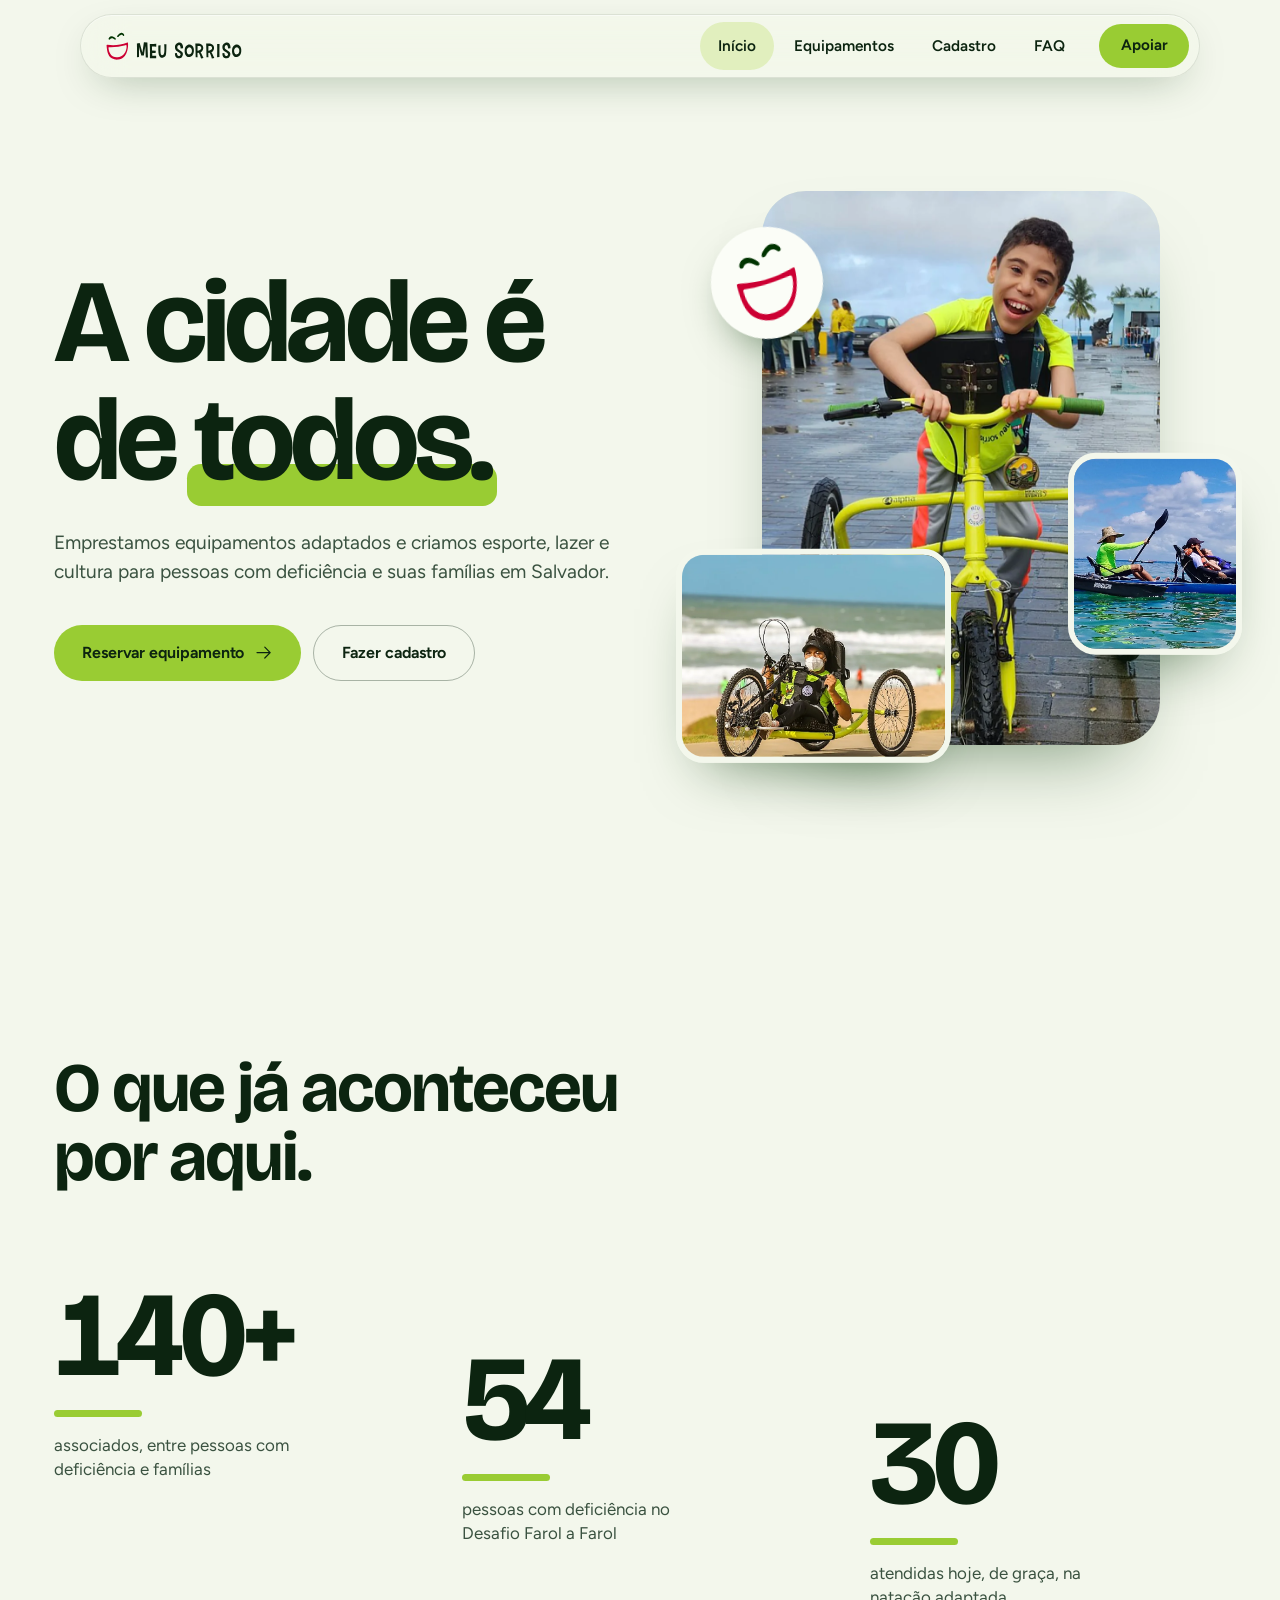
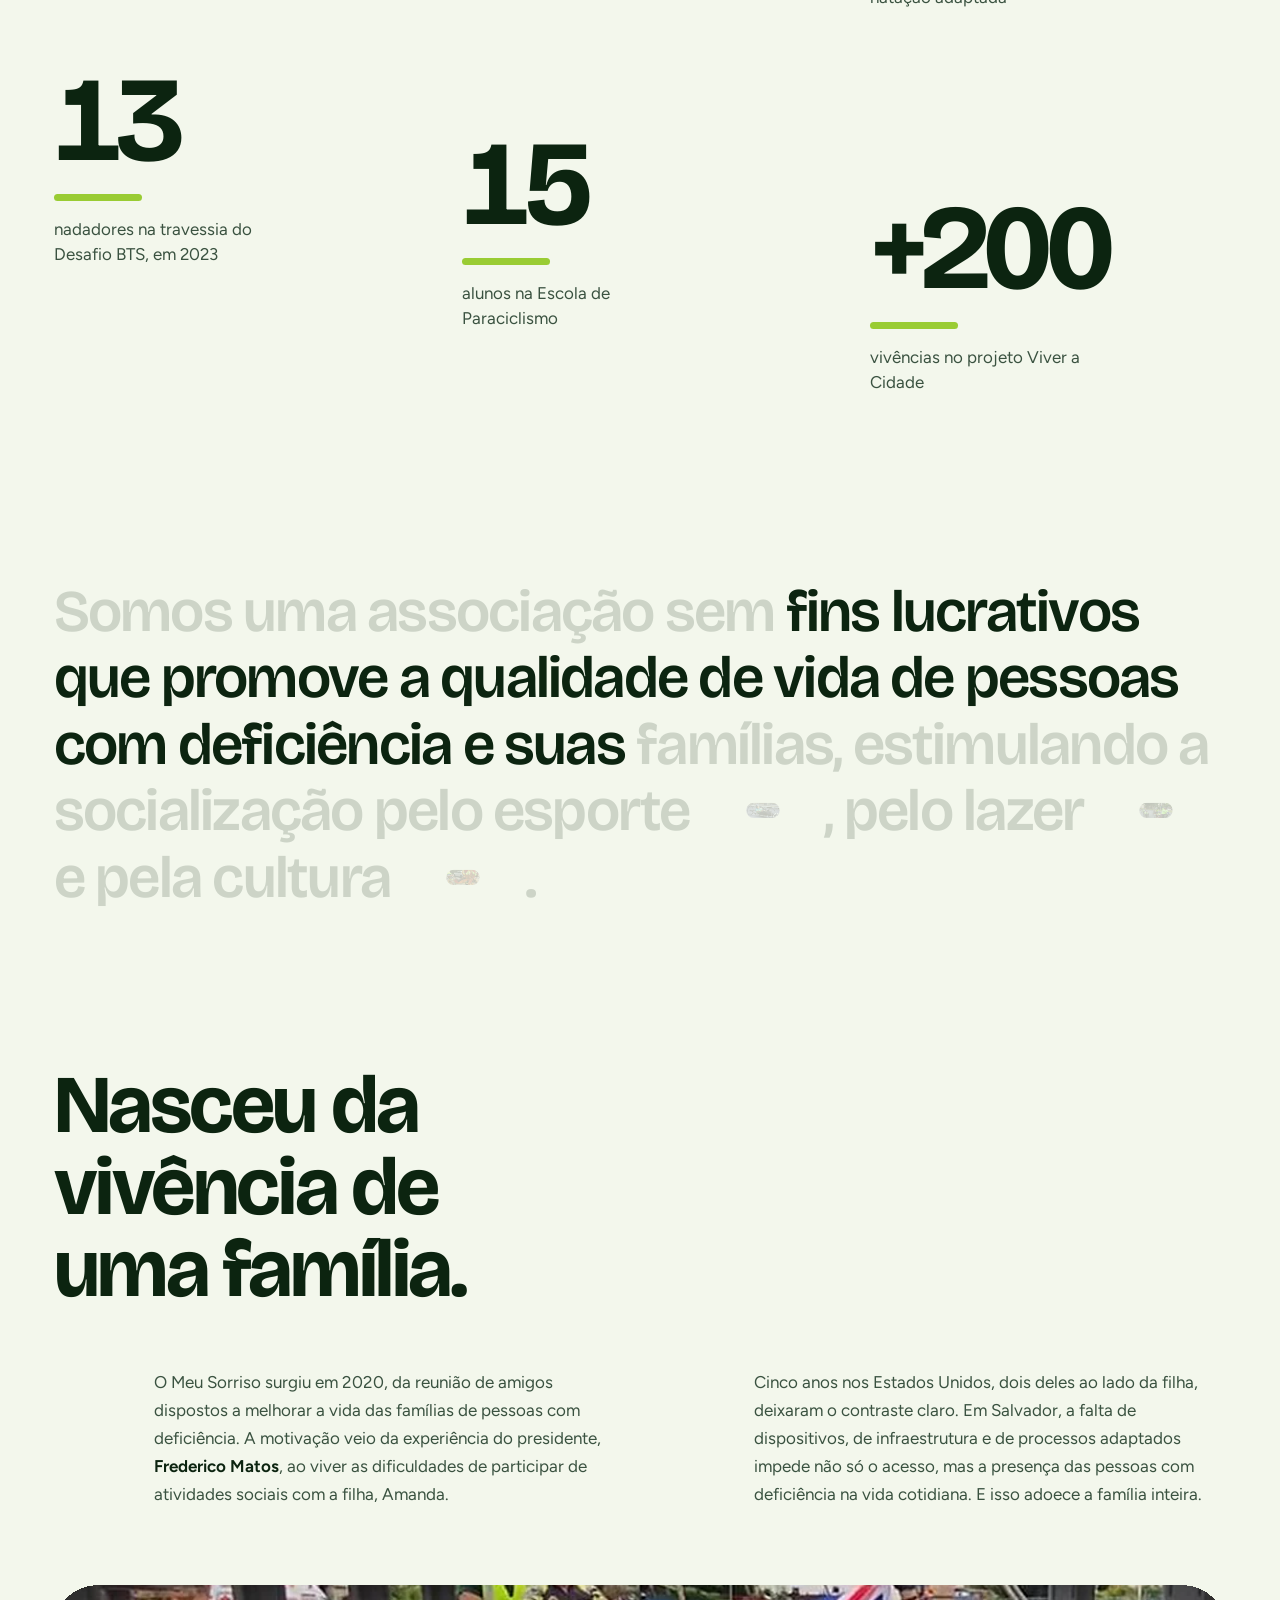
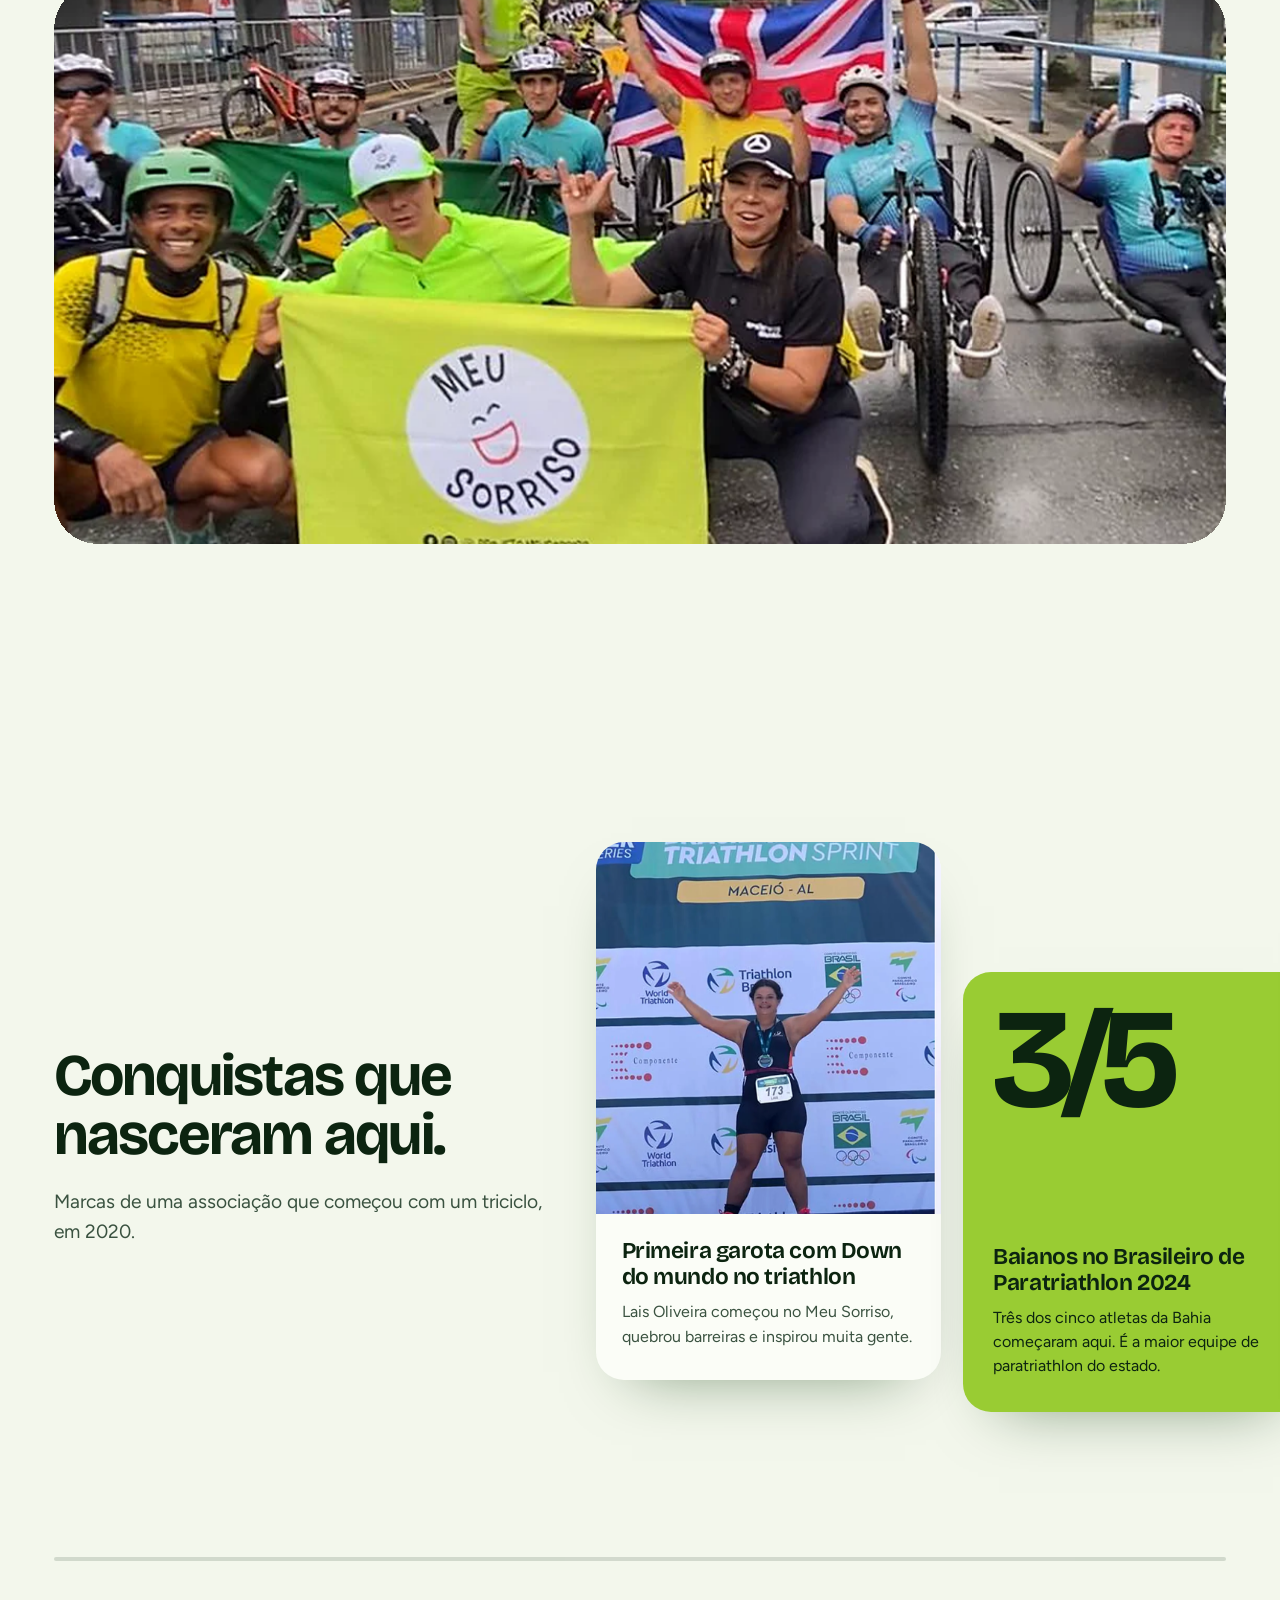
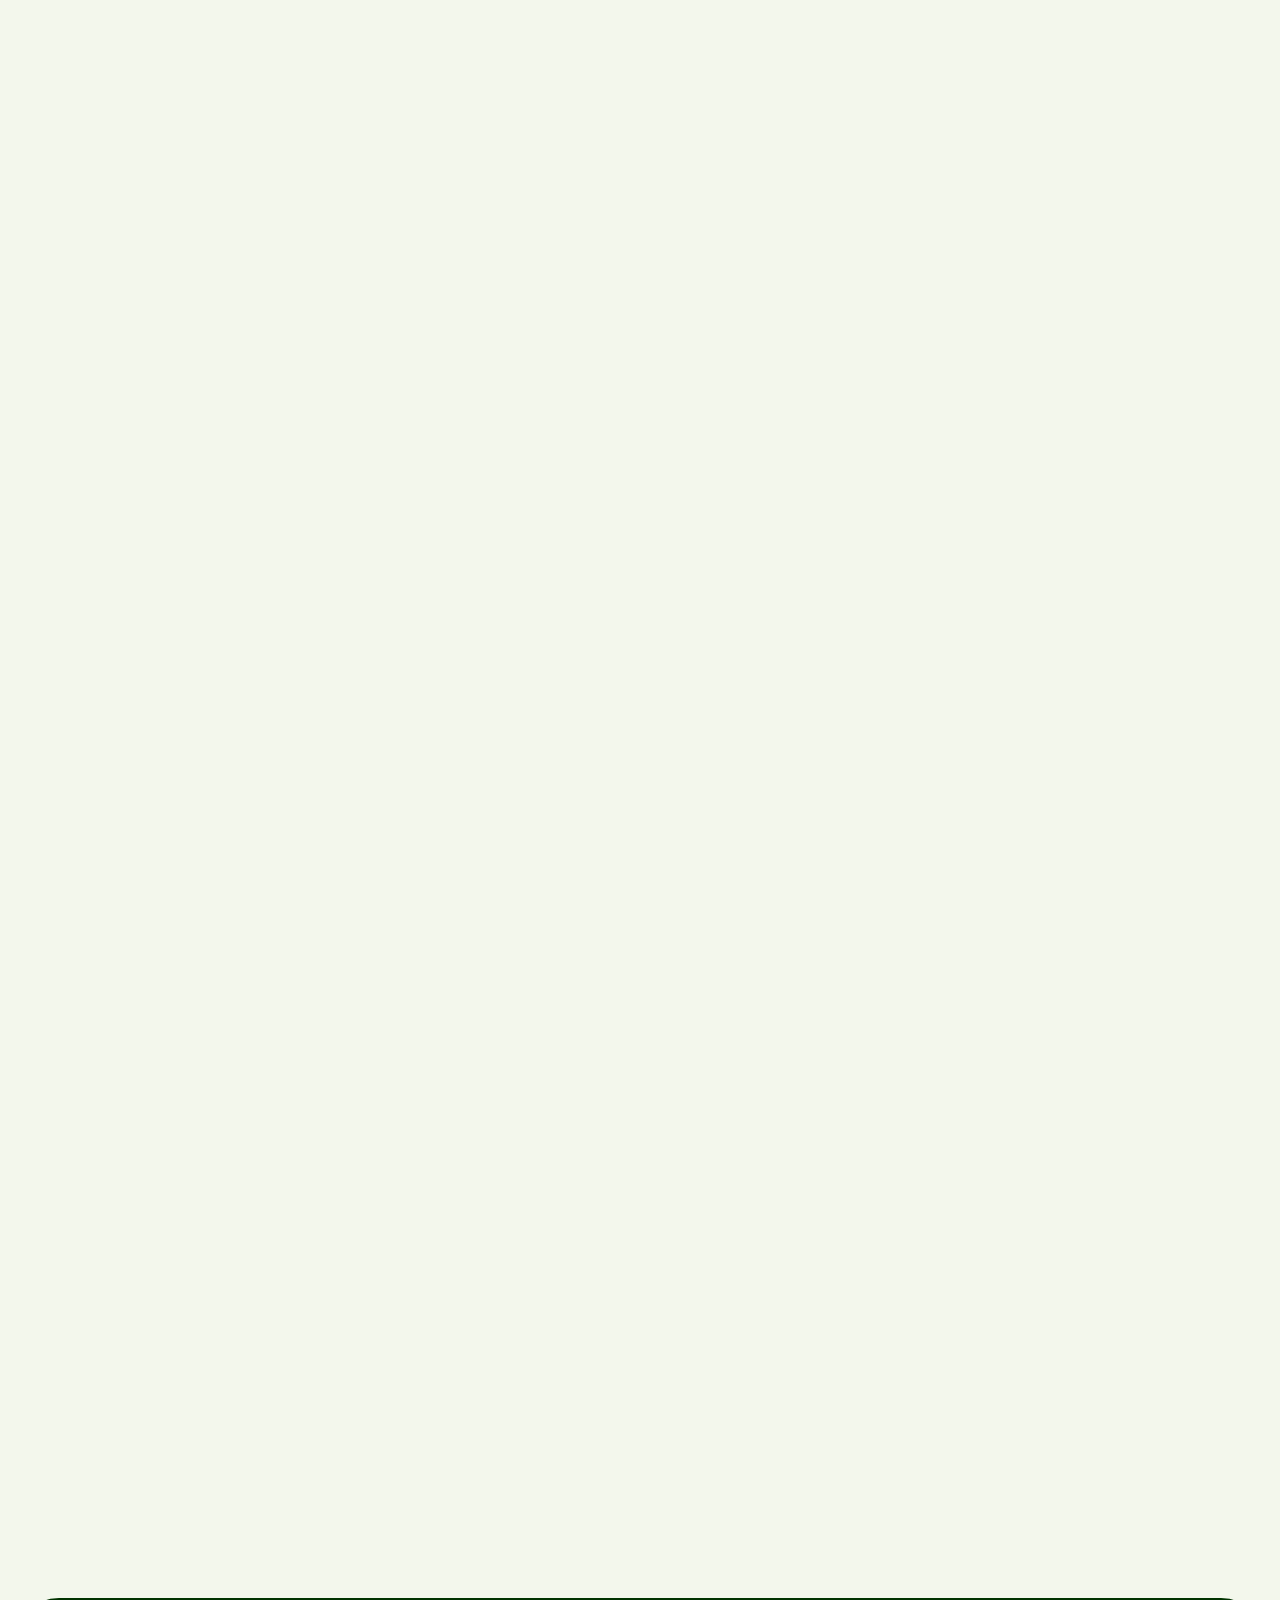
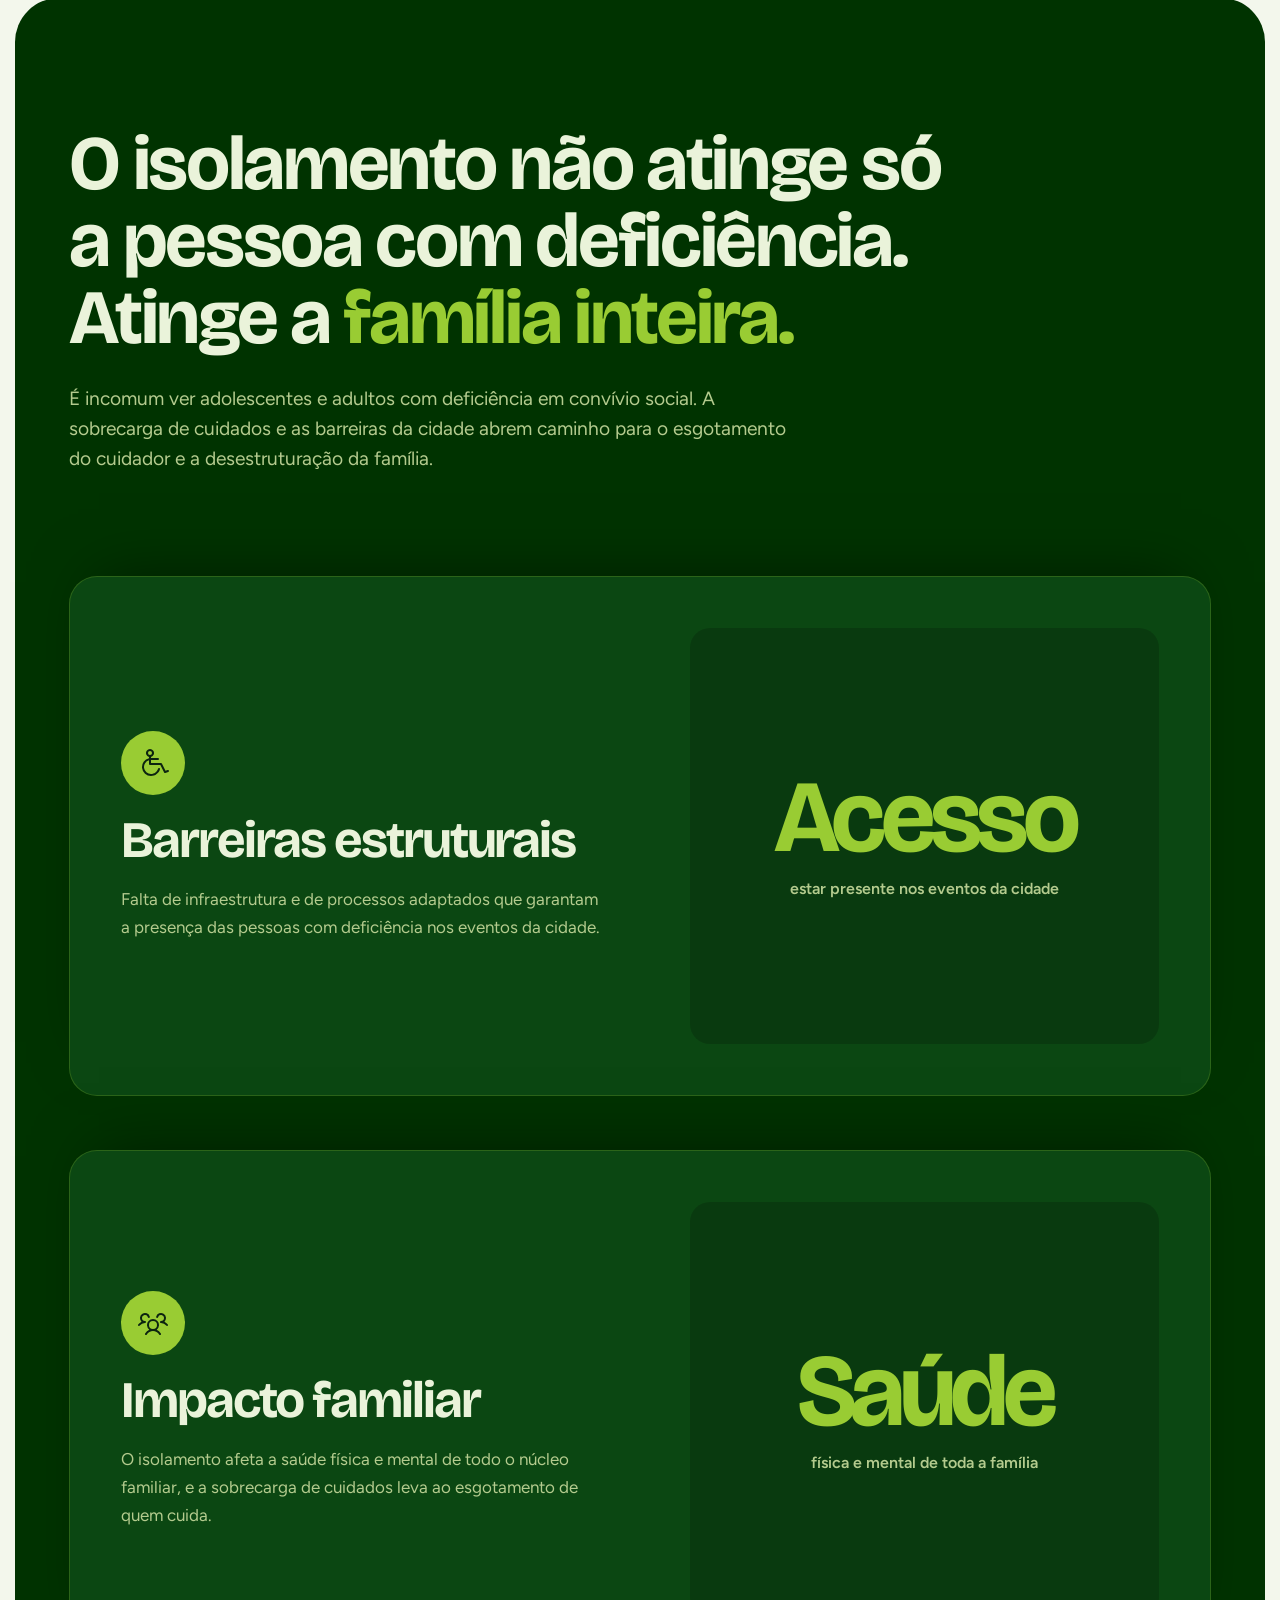
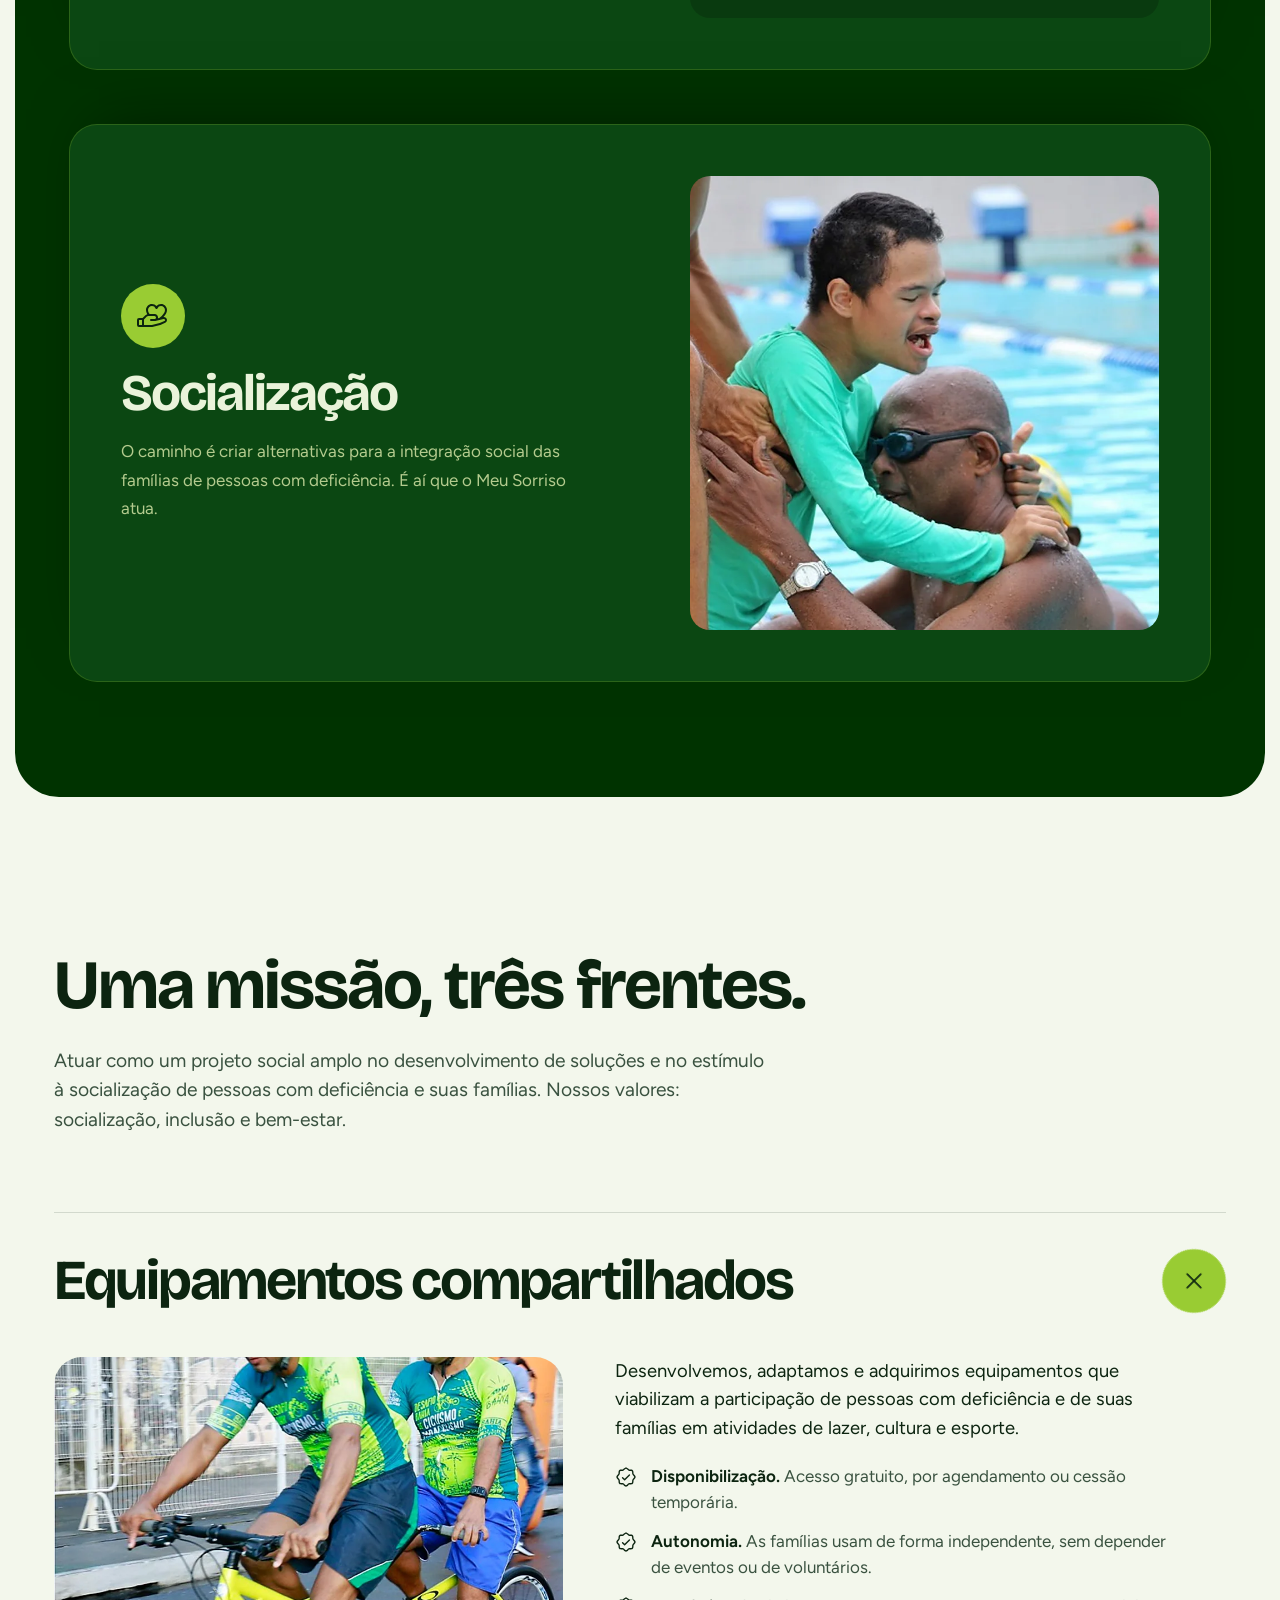
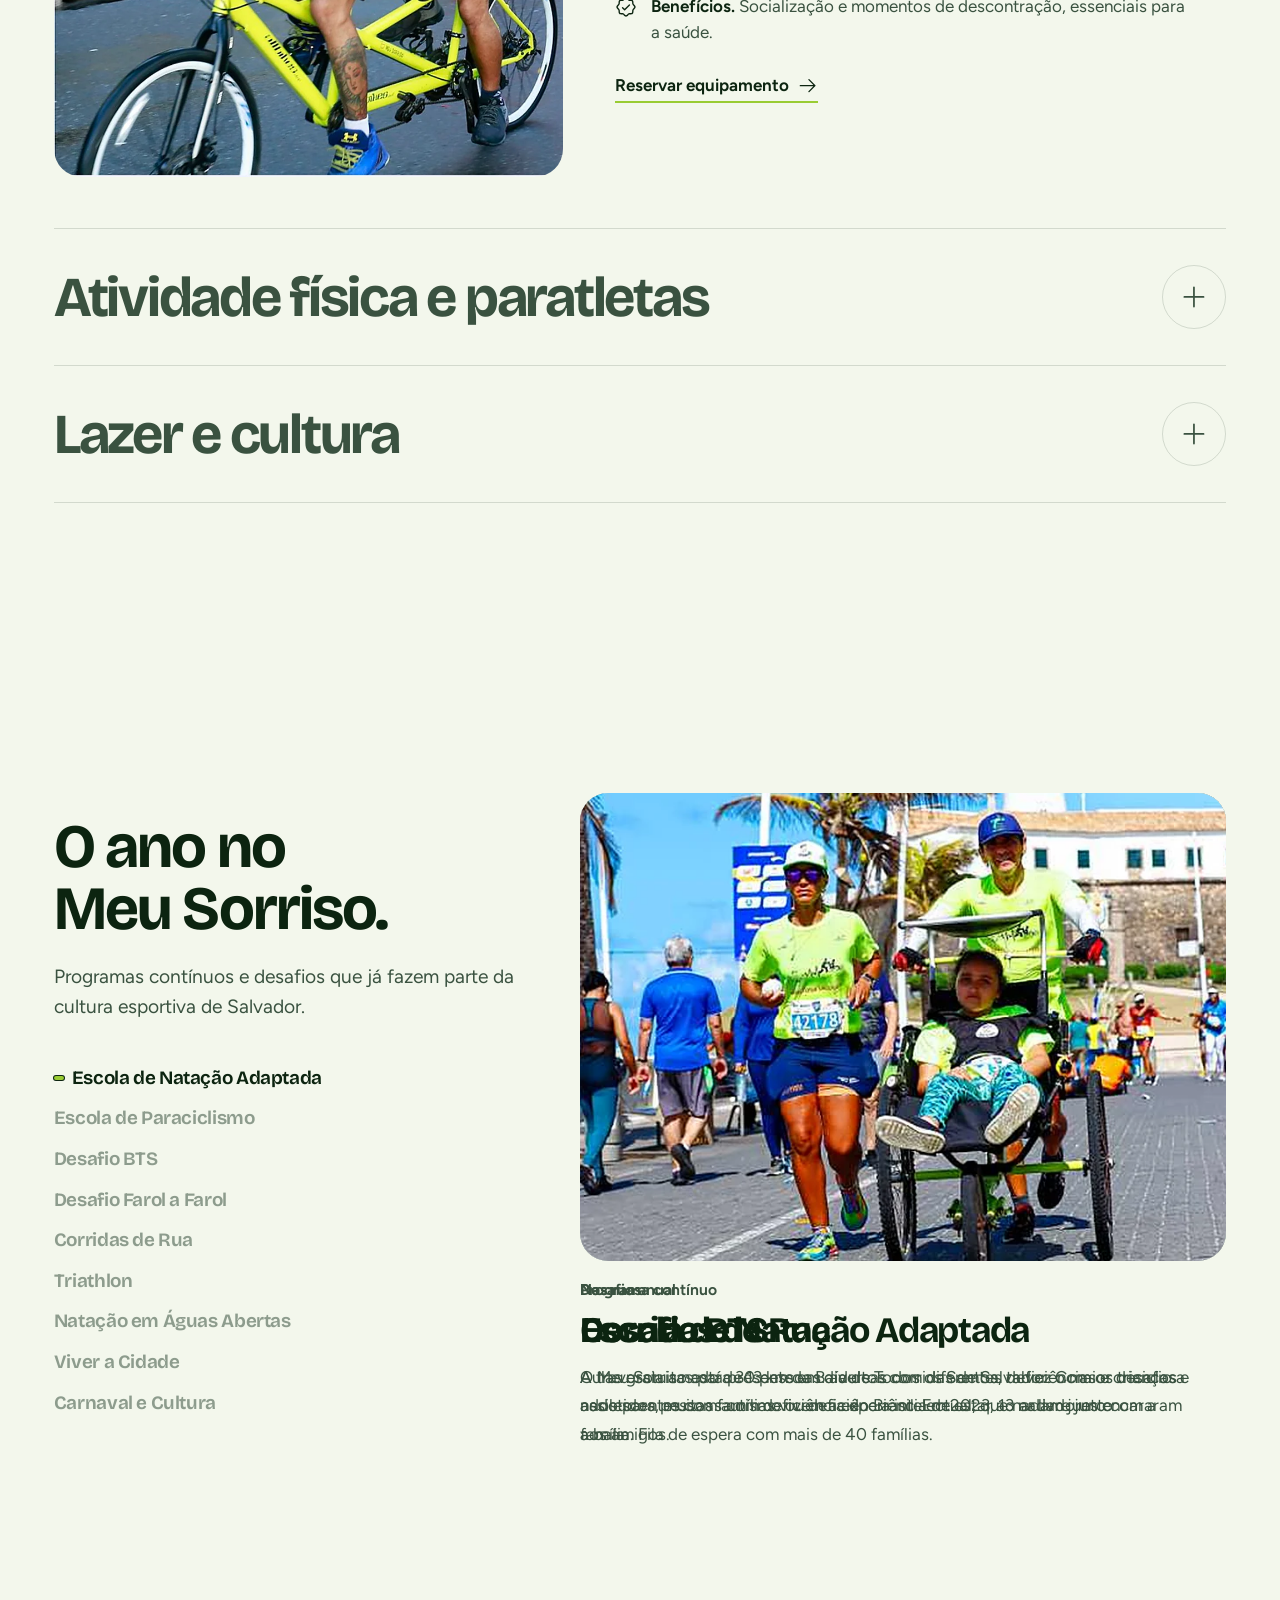
==== index.html @ 399c83f2 "Correção de Numero Whatsapp" ====
<!doctype html>
<html lang="pt-BR">
<head>
<meta charset="utf-8">
<meta name="viewport" content="width=device-width, initial-scale=1, viewport-fit=cover">
<title>Associação Meu Sorriso | Esporte, lazer e cultura para pessoas com deficiência</title>
<meta name="description" content="Associação sem fins lucrativos de Salvador que empresta equipamentos adaptados e promove esporte, lazer e cultura para pessoas com deficiência e suas famílias.">

<meta name="theme-color" content="#F3F7EC" media="(prefers-color-scheme: light)">
<meta name="theme-color" content="#07130A" media="(prefers-color-scheme: dark)">
<meta name="color-scheme" content="light dark">
<link rel="icon" href="favicon.svg" type="image/svg+xml">
<link rel="icon" href="favicon-32.png" sizes="32x32" type="image/png">
<link rel="apple-touch-icon" href="apple-touch-icon.png">
<meta property="og:type" content="website">
<meta property="og:locale" content="pt_BR">
<meta property="og:site_name" content="Associação Meu Sorriso">
<meta property="og:title" content="Associação Meu Sorriso | Esporte, lazer e cultura para pessoas com deficiência">
<meta property="og:description" content="Associação sem fins lucrativos de Salvador que empresta equipamentos adaptados e promove esporte, lazer e cultura para pessoas com deficiência e suas famílias.">
<meta property="og:image" content="https://projetomeusorriso.com.br/img/og.jpg">
<meta name="twitter:card" content="summary_large_image">
<link rel="preload" href="fonts/bricolage-latin.woff2" as="font" type="font/woff2" crossorigin>
<link rel="preload" href="fonts/figtree-latin.woff2" as="font" type="font/woff2" crossorigin>
<script>var h=document.documentElement;h.classList.add('js');setTimeout(function(){if(!h.classList.contains('ready'))h.classList.add('no-anim')},4000)</script>
<link rel="stylesheet" href="css/styles.css?v=5d241fe4">
</head>
<body class="page-home">
<a class="skip" href="#main">Pular para o conteúdo</a>
<svg width="0" height="0" style="position:absolute" aria-hidden="true" focusable="false"><defs><symbol id="lg-mark" viewBox="0 0 132 164"><path style="fill:var(--lg-r)" d="M87.68 141.03 C80.12 144.31 72.82 146.28 65.98 146.96 C56.55 147.9 47.76 146.45 39.83 142.45 C25.81 135.37 15.19 116.69 13.25 92.34 C12.86 87.49 14.46 86.9 18.8 87.29 C49.01 88.52 83.68 82.36 113.18 75.72 C118.23 74.33 119.48 75.9 119.65 80.09 C121.23 101.6 109.14 131.69 87.68 141.03 M127.91 62.04 C127.59 59.84 126.95 59.08 124.61 59.95 C84.38 74.93 48.39 79.09 5.99 73.69 C2.7 73.26 1.65 75.27 1.86 77.5 C4.32 104.11 7.37 138.56 32.49 152.67 C44.79 159.55 58.01 162.07 70.74 160.4 C127.25 152.98 130.56 80.38 127.91 62.04"/><path style="fill:var(--lg-g)" d="M54.58 34.77 C52.82 32.58 41.38 21.99 31.17 22.52 C18.89 23.15 15.1 33.17 14.39 35.34 C14.02 36.43 12.95 40.39 15.61 42.47 C17.37 43.85 21.35 43.27 22.6 40.57 C22.83 40.1 25.3 34.53 32.97 34.07 C37.14 33.83 43.71 37.54 47.16 40.42 C48.12 41.21 53.35 44.64 55.57 42.06 C58.21 39 54.94 35.15 54.58 34.77"/><path style="fill:var(--lg-g)" d="M65.21 20.15 C66.47 17.64 75.44 4.91 85.55 3.29 C97.69 1.33 103.48 10.34 104.62 12.31 C105.22 13.3 107.09 16.95 104.92 19.54 C103.5 21.26 99.48 21.53 97.69 19.15 C97.38 18.73 93.79 13.81 86.19 14.97 C82.06 15.59 76.42 20.6 73.64 24.13 C72.88 25.11 68.47 29.56 65.77 27.5 C62.54 25.05 64.94 20.61 65.21 20.15"/></symbol><symbol id="lg-stack" viewBox="0 0 170 187"><path style="fill:var(--lg-r)" d="M95.29 117.28 C92.2 118.62 89.21 119.43 86.42 119.71 C82.56 120.09 78.97 119.5 75.72 117.86 C69.99 114.97 65.65 107.34 64.86 97.38 C64.7 95.4 65.35 95.15 67.13 95.31 C79.48 95.82 93.65 93.3 105.71 90.58 C107.77 90.02 108.28 90.66 108.35 92.37 C109 101.17 104.06 113.46 95.29 117.28 M111.73 84.99 C111.6 84.09 111.34 83.78 110.39 84.14 C93.94 90.26 79.22 91.96 61.89 89.75 C60.54 89.58 60.12 90.4 60.2 91.31 C61.21 102.19 62.45 116.28 72.73 122.04 C77.75 124.86 83.16 125.89 88.36 125.2 C111.46 122.17 112.82 92.49 111.73 84.99"/><path style="fill:var(--lg-g)" d="M81.75 73.84 C81.04 72.95 76.36 68.62 72.18 68.84 C67.16 69.09 65.62 73.19 65.33 74.08 C65.17 74.52 64.74 76.14 65.82 76.99 C66.54 77.56 68.17 77.32 68.68 76.22 C68.77 76.02 69.78 73.75 72.92 73.56 C74.63 73.46 77.31 74.98 78.72 76.15 C79.11 76.48 81.25 77.88 82.16 76.82 C83.24 75.57 81.9 74 81.75 73.84"/><path style="fill:var(--lg-g)" d="M86.1 67.87 C86.62 66.84 90.28 61.64 94.41 60.97 C99.38 60.18 101.75 63.86 102.21 64.66 C102.45 65.07 103.22 66.56 102.33 67.62 C101.75 68.32 100.11 68.43 99.38 67.46 C99.25 67.29 97.78 65.27 94.68 65.75 C92.99 66 90.68 68.05 89.55 69.5 C89.24 69.89 87.43 71.71 86.33 70.87 C85.01 69.87 85.99 68.06 86.1 67.87"/><path style="fill:var(--lg-t)" d="M49.82 13.03 L62.4 33.14 L58.97 8.16 L67.11 6.24 L78.58 41 L73.48 42.27 C71.07 34.7 68.18 25.88 64.79 15.8 C65.73 24.51 66.69 32.18 67.65 38.8 L61.85 40.74 C57.83 34.75 54.08 28.47 50.6 21.9 L57.6 45.73 L52.89 47.45 C50.96 40.04 47.87 29.45 43.61 15.68 L49.82 13.03"/><path style="fill:var(--lg-t)" d="M97.03 4.19 L96.82 11.63 C93.49 11.36 90.07 11.19 86.55 11.11 L86.6 20.91 L95.69 21.09 L95.17 26.62 C92.36 26.6 89.68 26.58 87.12 26.55 L87.06 33.39 L96.53 33.34 L96.48 39.45 C91.6 39.26 86.57 39.19 81.4 39.24 C81.81 28.65 81.82 17.16 81.44 4.77 C86.73 4.56 91.93 4.37 97.03 4.19"/><path style="fill:var(--lg-t)" d="M118.27 38.25 C116.32 41.03 113.5 42.31 109.79 42.09 C106.09 41.87 103.71 39.82 102.67 35.94 C101.63 32.06 103.88 23.59 109.39 10.53 L114.58 12.35 C109.27 24.16 106.89 31.18 107.43 33.42 C107.97 35.66 109.69 36.44 112.61 35.78 C115.52 35.11 119.14 27.6 123.45 13.24 L128.57 14.96 C123.64 27.71 120.21 35.48 118.27 38.25"/><path style="fill:var(--lg-t)" d="M37.16 124.55 C38.44 126.29 36.76 128.89 32.14 132.35 L35.77 136.99 C39.94 134.48 42.55 131.48 43.59 128 C44.64 124.51 43.19 121.44 39.24 118.76 C35.29 116.09 31.27 116.21 27.19 119.12 C23.11 122.03 21.41 126 22.11 131.02 C22.81 136.04 22.17 139.08 20.19 140.14 C18.21 141.19 16.39 140.71 14.73 138.69 C13.08 136.68 14.17 134.09 18 130.93 L14.95 127.16 C8.71 131.4 6.65 135.56 8.76 139.64 C10.88 143.71 13.63 145.82 17.01 145.98 C20.39 146.13 23.02 145.4 24.88 143.77 C26.75 142.14 27.62 139.87 27.5 136.96 C27.39 134.05 27.41 131.28 27.56 128.65 C27.71 126.01 29.03 124.23 31.51 123.31 C34 122.39 35.88 122.8 37.16 124.55"/><path style="fill:var(--lg-t)" d="M48.07 155.71 C45.79 158.19 43.36 159.23 40.78 158.82 C38.19 158.41 36.69 157.18 36.27 155.1 C35.84 153.02 36.55 150.61 38.37 147.86 C40.2 145.11 42.62 143.66 45.64 143.51 C48.66 143.37 50.38 144.75 50.83 147.65 C51.28 150.55 50.36 153.24 48.07 155.71 M56.51 145.38 C55.66 140.83 53.02 138.13 48.61 137.28 C44.2 136.43 40.09 138.14 36.28 142.4 C32.46 146.66 30.52 151.05 30.46 155.59 C30.4 160.12 32.79 163.01 37.63 164.25 C42.47 165.49 47.04 163.79 51.34 159.16 C55.64 154.53 57.36 149.94 56.51 145.38"/><path style="fill:var(--lg-t)" d="M69.55 160.85 C67.35 161.71 65.01 161.92 62.52 161.5 C63.48 158.25 64.6 154.55 65.87 150.38 C70.76 151.04 73.23 152.7 73.28 155.36 C73.33 158.03 72.09 159.86 69.55 160.85 M62.27 143.16 C59.5 154.09 56.75 164.72 54.02 175.05 L58.44 176.31 C58.89 174.26 59.8 170.89 61.14 166.22 L64.26 166.77 C65.12 169.91 65.56 174.8 65.57 181.42 L71.67 181.9 C70.38 174.26 69.36 169.23 68.61 166.8 C72.72 165.66 75.56 163.39 77.11 159.99 C78.66 156.59 78.43 153.22 76.43 149.88 C74.43 146.55 69.71 144.3 62.27 143.16"/><path style="fill:var(--lg-t)" d="M90.05 165.7 C89.76 162.32 89.46 158.47 89.13 154.12 C93.91 152.96 96.82 153.6 97.84 156.07 C98.86 158.53 98.36 160.69 96.36 162.53 C94.63 164.13 92.52 165.19 90.05 165.7 M103.09 158.98 C103.29 155.25 101.86 152.2 98.78 149.82 C95.7 147.44 90.48 147.07 83.14 148.7 C84.54 159.89 85.84 170.79 87.06 181.41 L91.63 180.98 C91.31 178.9 90.93 175.43 90.48 170.6 L93.58 169.97 C95.53 172.59 97.72 176.98 100.14 183.14 L105.99 181.37 C102.01 174.72 99.23 170.41 97.65 168.42 C101.06 165.86 102.88 162.71 103.09 158.98"/><path style="fill:var(--lg-t)" d="M106.07 146.05 C110.74 157.16 114.54 166.98 117.48 175.51 L122.79 173.24 C118.48 162.88 114.68 153.05 111.4 143.78 L106.07 146.05"/><path style="fill:var(--lg-t)" d="M137.56 147.49 C134.67 147.81 131.9 147.98 129.27 148.02 C126.63 148.05 124.76 146.86 123.67 144.45 C122.57 142.03 122.85 140.13 124.5 138.73 C126.15 137.33 128.87 138.82 132.64 143.19 L137.01 139.24 C134.21 135.26 131.04 132.87 127.49 132.07 C123.94 131.27 120.97 132.93 118.59 137.06 C116.2 141.19 116.6 145.19 119.79 149.06 C122.98 152.93 127.06 154.33 132.02 153.29 C136.98 152.23 140.06 152.66 141.25 154.56 C142.44 156.46 142.09 158.31 140.19 160.1 C138.3 161.9 135.64 161 132.22 157.39 L128.67 160.7 C133.35 166.63 137.64 168.39 141.55 166 C145.47 163.6 147.38 160.71 147.3 157.32 C147.22 153.94 146.3 151.37 144.54 149.62 C142.78 147.88 140.46 147.17 137.56 147.49"/><path style="fill:var(--lg-t)" d="M158.38 132.82 C158.15 135.42 157.02 137.01 154.98 137.57 C152.94 138.13 150.48 137.6 147.61 135.97 C144.74 134.34 143.13 132.02 142.77 129.02 C142.42 126.02 143.67 124.2 146.54 123.55 C149.4 122.91 152.15 123.64 154.78 125.75 C157.41 127.85 158.61 130.21 158.38 132.82 M157.99 122.26 C153.07 118.29 148.37 116.88 143.89 118.05 C139.4 119.21 136.89 122.02 136.35 126.48 C135.8 130.94 137.79 134.92 142.31 138.43 C146.82 141.95 151.34 143.58 155.87 143.32 C160.4 143.07 163.11 140.49 164.01 135.58 C164.91 130.67 162.91 126.23 157.99 122.26"/></symbol><symbol id="lg-wide" viewBox="0 0 396 86"><path style="fill:var(--lg-r)" d="M46.28 72.52 C42.6 74.12 39.04 75.08 35.71 75.41 C31.12 75.87 26.84 75.16 22.97 73.21 C16.14 69.76 10.97 60.66 10.03 48.81 C9.84 46.44 10.62 46.15 12.73 46.34 C27.45 46.94 44.33 43.94 58.7 40.71 C61.15 40.03 61.77 40.8 61.85 42.84 C62.62 53.32 56.73 67.97 46.28 72.52 M65.88 34.05 C65.72 32.97 65.4 32.6 64.27 33.03 C44.67 40.33 27.14 42.35 6.49 39.72 C4.89 39.51 4.38 40.49 4.48 41.57 C5.68 54.54 7.16 71.32 19.4 78.19 C25.39 81.54 31.83 82.77 38.03 81.95 C65.55 78.34 67.16 42.98 65.88 34.05"/><path style="fill:var(--lg-g)" d="M30.16 20.76 C29.3 19.7 23.73 14.54 18.75 14.8 C12.77 15.11 10.93 19.98 10.59 21.04 C10.4 21.57 9.88 23.5 11.18 24.52 C12.03 25.19 13.97 24.91 14.58 23.59 C14.69 23.36 15.9 20.65 19.63 20.43 C21.66 20.31 24.86 22.12 26.54 23.51 C27.01 23.9 29.56 25.57 30.64 24.32 C31.93 22.82 30.33 20.95 30.16 20.76"/><path style="fill:var(--lg-g)" d="M35.34 13.65 C35.95 12.42 40.32 6.22 45.24 5.43 C51.15 4.48 53.98 8.87 54.53 9.83 C54.82 10.31 55.73 12.08 54.68 13.35 C53.99 14.18 52.03 14.31 51.16 13.16 C51 12.95 49.26 10.55 45.56 11.12 C43.54 11.42 40.8 13.86 39.44 15.58 C39.07 16.06 36.92 18.22 35.61 17.22 C34.03 16.03 35.2 13.87 35.34 13.65"/><path style="fill:var(--lg-t)" d="M99.46 34.7 L107.25 61.86 L111.53 32.13 L121.49 32.61 L123.18 76.19 L116.92 75.97 C116.66 66.51 116.24 55.45 115.68 42.8 C113.89 53.08 112.46 62.18 111.39 70.07 L104.11 70.38 C101.48 62.2 99.25 53.78 97.43 45.11 L97.6 74.7 L91.65 75.12 C91.87 66 91.82 52.86 91.48 35.69 L99.46 34.7"/><path style="fill:var(--lg-t)" d="M147.01 36.22 L146.84 45.08 C142.88 44.8 138.8 44.63 134.6 44.57 L134.77 56.25 L145.6 56.36 L145.04 62.96 L135.45 62.96 L135.45 71.12 L146.73 70.95 L146.73 78.23 C140.92 78.06 134.93 78.03 128.76 78.14 C129.14 65.52 129.03 51.83 128.45 37.07 C134.75 36.77 140.94 36.49 147.01 36.22"/><path style="fill:var(--lg-t)" d="M174.66 68.31 C173.69 72.23 171.1 74.86 166.89 76.21 C162.68 77.55 159.16 76.29 156.34 72.43 C153.52 68.56 152.37 58.19 152.9 41.3 L159.44 41.1 C158.62 56.51 158.98 65.33 160.54 67.59 C162.1 69.85 164.36 69.98 167.31 67.99 C170.27 65.99 171.06 56.09 169.68 38.28 L176.11 38 C176.11 54.29 175.63 64.39 174.66 68.31"/><path style="fill:var(--lg-t)" d="M200.4 63.95 L206.16 63.42 C206.76 69.3 208.61 72.09 211.7 71.78 C214.79 71.47 216.47 69.98 216.74 67.32 C217 64.66 214.41 62.02 208.96 59.4 C203.52 56.77 200.7 52.48 200.52 46.51 C200.33 40.53 202.86 36.47 208.12 34.32 C213.37 32.17 217.38 32.76 220.15 36.1 C222.91 39.43 224.16 44 223.9 49.79 L216.9 50.33 C216.53 43.46 215.05 40.09 212.48 40.2 C209.9 40.31 208.25 41.91 207.53 44.98 C206.8 48.06 207.69 50.54 210.21 52.43 C212.72 54.32 215.45 56.17 218.41 57.97 C221.38 59.78 223.05 62.14 223.43 65.07 C223.82 67.99 222.82 71.08 220.43 74.33 C218.04 77.59 214.13 78.92 208.7 78.33 C203.26 77.73 200.5 72.94 200.4 63.95"/><path style="fill:var(--lg-t)" d="M244.31 66.25 C247.08 64.83 248.7 62.13 249.16 58.14 C249.62 54.15 248.62 50.92 246.15 48.44 C243.69 45.95 241.06 45.84 238.26 48.1 C235.45 50.36 234.14 53.45 234.31 57.38 C234.48 61.31 235.49 64.13 237.35 65.83 C239.22 67.53 241.53 67.67 244.31 66.25 M245.08 73.68 C239.55 75.88 235.23 74.78 232.11 70.37 C228.98 65.96 227.77 60.36 228.45 53.58 C229.14 46.81 231.9 42.28 236.75 40 C241.59 37.73 246.02 38.48 250.03 42.27 C254.05 46.06 255.61 51.69 254.72 59.17 C253.82 66.65 250.61 71.48 245.08 73.68"/><path style="fill:var(--lg-t)" d="M277.43 39.26 C280.82 42.42 282.18 46.21 281.51 50.61 C280.84 55.01 278.34 58.54 273.99 61.19 C275.65 63.73 278.46 69.16 282.43 77.49 L275.29 78.93 C273.11 71.35 271.01 65.9 269 62.57 L263.67 63.13 L263.87 57.21 C267.46 57.08 270.55 56.03 273.13 54.07 C275.72 52.1 276.55 49.6 275.62 46.56 C274.68 43.52 271.31 42.43 265.5 43.28 C265.18 59.94 265.16 70.65 265.45 75.4 L259.97 75.4 C259.73 62.67 259.41 49.59 259.01 36.17 C267.91 35.06 274.05 36.09 277.43 39.26"/><path style="fill:var(--lg-t)" d="M308.46 39.26 C311.84 42.42 313.2 46.21 312.53 50.61 C311.86 55.01 309.36 58.54 305.01 61.19 C306.67 63.73 309.48 69.16 313.45 77.49 L306.31 78.93 C304.13 71.35 302.03 65.9 300.02 62.57 L294.69 63.13 L294.89 57.21 C298.48 57.08 301.57 56.03 304.15 54.07 C306.74 52.1 307.57 49.6 306.64 46.56 C305.71 43.52 302.33 42.43 296.52 43.28 C296.2 59.94 296.18 70.65 296.47 75.4 L290.99 75.4 C290.75 62.67 290.43 49.59 290.03 36.17 C298.93 35.06 305.07 36.09 308.46 39.26"/><path style="fill:var(--lg-t)" d="M328.39 37.15 C327.98 48.87 327.9 61.41 328.17 74.78 L321.29 74.98 C321.75 64.24 321.82 51.7 321.48 37.35 L328.39 37.15"/><path style="fill:var(--lg-t)" d="M336.37 63.95 L342.13 63.42 C342.73 69.3 344.58 72.09 347.67 71.78 C350.76 71.47 352.44 69.98 352.7 67.32 C352.97 64.66 350.38 62.02 344.93 59.4 C339.49 56.77 336.67 52.48 336.48 46.51 C336.3 40.53 338.83 36.47 344.09 34.32 C349.34 32.17 353.35 32.76 356.12 36.1 C358.88 39.43 360.13 44 359.87 49.79 L352.88 50.33 C352.5 43.46 351.02 40.09 348.45 40.2 C345.87 40.31 344.22 41.91 343.5 44.98 C342.77 48.06 343.66 50.54 346.17 52.43 C348.69 54.32 351.42 56.17 354.38 57.97 C357.35 59.78 359.02 62.14 359.4 65.07 C359.79 67.99 358.79 71.08 356.4 74.33 C354.01 77.59 350.1 78.92 344.67 78.33 C339.23 77.73 336.47 72.94 336.37 63.95"/><path style="fill:var(--lg-t)" d="M380.16 66.25 C382.94 64.83 384.55 62.13 385.02 58.14 C385.48 54.15 384.48 50.92 382.01 48.44 C379.55 45.95 376.91 45.84 374.11 48.1 C371.31 50.36 369.99 53.45 370.16 57.38 C370.33 61.31 371.35 64.13 373.21 65.83 C375.07 67.53 377.39 67.67 380.16 66.25 M380.94 73.68 C375.41 75.88 371.08 74.78 367.96 70.37 C364.84 65.96 363.62 60.36 364.31 53.58 C365 46.81 367.76 42.28 372.6 40 C377.45 37.73 381.87 38.48 385.89 42.27 C389.9 46.06 391.47 51.69 390.57 59.17 C389.68 66.65 386.47 71.48 380.94 73.68"/></symbol><symbol id="i-arrow-right" viewBox="0 0 256 256"><path d="M221.66,133.66l-72,72a8,8,0,0,1-11.32-11.32L196.69,136H40a8,8,0,0,1,0-16H196.69L138.34,61.66a8,8,0,0,1,11.32-11.32l72,72A8,8,0,0,1,221.66,133.66Z"/></symbol><symbol id="i-arrow-up-right" viewBox="0 0 256 256"><path d="M200,64V168a8,8,0,0,1-16,0V83.31L69.66,197.66a8,8,0,0,1-11.32-11.32L172.69,72H88a8,8,0,0,1,0-16H192A8,8,0,0,1,200,64Z"/></symbol><symbol id="i-copy" viewBox="0 0 256 256"><path d="M216,32H88a8,8,0,0,0-8,8V80H40a8,8,0,0,0-8,8V216a8,8,0,0,0,8,8H168a8,8,0,0,0,8-8V176h40a8,8,0,0,0,8-8V40A8,8,0,0,0,216,32ZM160,208H48V96H160Zm48-48H176V88a8,8,0,0,0-8-8H96V48H208Z"/></symbol><symbol id="i-envelope-simple" viewBox="0 0 256 256"><path d="M224,48H32a8,8,0,0,0-8,8V192a16,16,0,0,0,16,16H216a16,16,0,0,0,16-16V56A8,8,0,0,0,224,48ZM203.43,64,128,133.15,52.57,64ZM216,192H40V74.19l82.59,75.71a8,8,0,0,0,10.82,0L216,74.19V192Z"/></symbol><symbol id="i-flag-checkered" viewBox="0 0 256 256"><path d="M227.32,48.75A8,8,0,0,0,218.76,50c-28,24.22-51.72,12.48-79.21-1.13C111.07,34.76,78.78,18.79,42.76,50A8,8,0,0,0,40,56V224a8,8,0,0,0,16,0V179.77c26.79-21.16,49.87-9.75,76.45,3.41,28.49,14.09,60.77,30.06,96.79-1.13a8,8,0,0,0,2.76-6V56A8,8,0,0,0,227.32,48.75ZM216,71.6v40.65c-14,11.06-27,13.22-40,10.88V79.34A60.05,60.05,0,0,0,216,71.6Zm-56,3.76v43c-6.66-2.67-13.43-6-20.45-9.48-8.82-4.37-18-8.91-27.55-12.18v-43c6.66,2.66,13.43,6,20.45,9.48C141.27,67.55,150.46,72.09,160,75.36ZM96,48.91V92.69a60.06,60.06,0,0,0-40,7.75V59.78C70,48.72,83,46.57,96,48.91ZM86.58,152A60.06,60.06,0,0,0,56,160.43V119.78c14-11.06,27-13.22,40-10.88v43.8A65.61,65.61,0,0,0,86.58,152ZM112,156.67v-43c6.66,2.66,13.43,6,20.45,9.48,8.82,4.37,18,8.9,27.55,12.17v43c-6.66-2.67-13.43-6-20.45-9.48C130.73,164.47,121.54,159.94,112,156.67Zm64,26.45v-43.8a65.61,65.61,0,0,0,9.42.72A60.11,60.11,0,0,0,216,131.57v40.68C202,183.31,189,185.46,176,183.12Z"/></symbol><symbol id="i-hand-heart" viewBox="0 0 256 256"><path d="M230.33,141.06a24.34,24.34,0,0,0-18.61-4.77C230.5,117.33,240,98.48,240,80c0-26.47-21.29-48-47.46-48A47.58,47.58,0,0,0,156,48.75,47.58,47.58,0,0,0,119.46,32C93.29,32,72,53.53,72,80c0,11,3.24,21.69,10.06,33a31.87,31.87,0,0,0-14.75,8.4L44.69,144H16A16,16,0,0,0,0,160v40a16,16,0,0,0,16,16H120a7.93,7.93,0,0,0,1.94-.24l64-16a6.94,6.94,0,0,0,1.19-.4L226,182.82l.44-.2a24.6,24.6,0,0,0,3.93-41.56ZM119.46,48A31.15,31.15,0,0,1,148.6,67a8,8,0,0,0,14.8,0,31.15,31.15,0,0,1,29.14-19C209.59,48,224,62.65,224,80c0,19.51-15.79,41.58-45.66,63.9l-11.09,2.55A28,28,0,0,0,140,112H100.68C92.05,100.36,88,90.12,88,80,88,62.65,102.41,48,119.46,48ZM16,160H40v40H16Zm203.43,8.21-38,16.18L119,200H56V155.31l22.63-22.62A15.86,15.86,0,0,1,89.94,128H140a12,12,0,0,1,0,24H112a8,8,0,0,0,0,16h32a8.32,8.32,0,0,0,1.79-.2l67-15.41.31-.08a8.6,8.6,0,0,1,6.3,15.9Z"/></symbol><symbol id="i-handshake" viewBox="0 0 256 256"><path d="M254.3,107.91,228.78,56.85a16,16,0,0,0-21.47-7.15L182.44,62.13,130.05,48.27a8.14,8.14,0,0,0-4.1,0L73.56,62.13,48.69,49.7a16,16,0,0,0-21.47,7.15L1.7,107.9a16,16,0,0,0,7.15,21.47l27,13.51,55.49,39.63a8.06,8.06,0,0,0,2.71,1.25l64,16a8,8,0,0,0,7.6-2.1l55.07-55.08,26.42-13.21a16,16,0,0,0,7.15-21.46Zm-54.89,33.37L165,113.72a8,8,0,0,0-10.68.61C136.51,132.27,116.66,130,104,122L147.24,80h31.81l27.21,54.41ZM41.53,64,62,74.22,36.43,125.27,16,115.06Zm116,119.13L99.42,168.61l-49.2-35.14,28-56L128,64.28l9.8,2.59-45,43.68-.08.09a16,16,0,0,0,2.72,24.81c20.56,13.13,45.37,11,64.91-5L188,152.66Zm62-57.87-25.52-51L214.47,64,240,115.06Zm-87.75,92.67a8,8,0,0,1-7.75,6.06,8.13,8.13,0,0,1-1.95-.24L80.41,213.33a7.89,7.89,0,0,1-2.71-1.25L51.35,193.26a8,8,0,0,1,9.3-13l25.11,17.94L126,208.24A8,8,0,0,1,131.82,217.94Z"/></symbol><symbol id="i-heart" viewBox="0 0 256 256"><path d="M178,40c-20.65,0-38.73,8.88-50,23.89C116.73,48.88,98.65,40,78,40a62.07,62.07,0,0,0-62,62c0,70,103.79,126.66,108.21,129a8,8,0,0,0,7.58,0C136.21,228.66,240,172,240,102A62.07,62.07,0,0,0,178,40ZM128,214.8C109.74,204.16,32,155.69,32,102A46.06,46.06,0,0,1,78,56c19.45,0,35.78,10.36,42.6,27a8,8,0,0,0,14.8,0c6.82-16.67,23.15-27,42.6-27a46.06,46.06,0,0,1,46,46C224,155.61,146.24,204.15,128,214.8Z"/></symbol><symbol id="i-instagram-logo" viewBox="0 0 256 256"><path d="M128,80a48,48,0,1,0,48,48A48.05,48.05,0,0,0,128,80Zm0,80a32,32,0,1,1,32-32A32,32,0,0,1,128,160ZM176,24H80A56.06,56.06,0,0,0,24,80v96a56.06,56.06,0,0,0,56,56h96a56.06,56.06,0,0,0,56-56V80A56.06,56.06,0,0,0,176,24Zm40,152a40,40,0,0,1-40,40H80a40,40,0,0,1-40-40V80A40,40,0,0,1,80,40h96a40,40,0,0,1,40,40ZM192,76a12,12,0,1,1-12-12A12,12,0,0,1,192,76Z"/></symbol><symbol id="i-list" viewBox="0 0 256 256"><path d="M224,128a8,8,0,0,1-8,8H40a8,8,0,0,1,0-16H216A8,8,0,0,1,224,128ZM40,72H216a8,8,0,0,0,0-16H40a8,8,0,0,0,0,16ZM216,184H40a8,8,0,0,0,0,16H216a8,8,0,0,0,0-16Z"/></symbol><symbol id="i-plus" viewBox="0 0 256 256"><path d="M224,128a8,8,0,0,1-8,8H136v80a8,8,0,0,1-16,0V136H40a8,8,0,0,1,0-16h80V40a8,8,0,0,1,16,0v80h80A8,8,0,0,1,224,128Z"/></symbol><symbol id="i-seal-check" viewBox="0 0 256 256"><path d="M225.86,102.82c-3.77-3.94-7.67-8-9.14-11.57-1.36-3.27-1.44-8.69-1.52-13.94-.15-9.76-.31-20.82-8-28.51s-18.75-7.85-28.51-8c-5.25-.08-10.67-.16-13.94-1.52-3.56-1.47-7.63-5.37-11.57-9.14C146.28,23.51,138.44,16,128,16s-18.27,7.51-25.18,14.14c-3.94,3.77-8,7.67-11.57,9.14C88,40.64,82.56,40.72,77.31,40.8c-9.76.15-20.82.31-28.51,8S41,67.55,40.8,77.31c-.08,5.25-.16,10.67-1.52,13.94-1.47,3.56-5.37,7.63-9.14,11.57C23.51,109.72,16,117.56,16,128s7.51,18.27,14.14,25.18c3.77,3.94,7.67,8,9.14,11.57,1.36,3.27,1.44,8.69,1.52,13.94.15,9.76.31,20.82,8,28.51s18.75,7.85,28.51,8c5.25.08,10.67.16,13.94,1.52,3.56,1.47,7.63,5.37,11.57,9.14C109.72,232.49,117.56,240,128,240s18.27-7.51,25.18-14.14c3.94-3.77,8-7.67,11.57-9.14,3.27-1.36,8.69-1.44,13.94-1.52,9.76-.15,20.82-.31,28.51-8s7.85-18.75,8-28.51c.08-5.25.16-10.67,1.52-13.94,1.47-3.56,5.37-7.63,9.14-11.57C232.49,146.28,240,138.44,240,128S232.49,109.73,225.86,102.82Zm-11.55,39.29c-4.79,5-9.75,10.17-12.38,16.52-2.52,6.1-2.63,13.07-2.73,19.82-.1,7-.21,14.33-3.32,17.43s-10.39,3.22-17.43,3.32c-6.75.1-13.72.21-19.82,2.73-6.35,2.63-11.52,7.59-16.52,12.38S132,224,128,224s-9.15-4.92-14.11-9.69-10.17-9.75-16.52-12.38c-6.1-2.52-13.07-2.63-19.82-2.73-7-.1-14.33-.21-17.43-3.32s-3.22-10.39-3.32-17.43c-.1-6.75-.21-13.72-2.73-19.82-2.63-6.35-7.59-11.52-12.38-16.52S32,132,32,128s4.92-9.15,9.69-14.11,9.75-10.17,12.38-16.52c2.52-6.1,2.63-13.07,2.73-19.82.1-7,.21-14.33,3.32-17.43S70.51,56.9,77.55,56.8c6.75-.1,13.72-.21,19.82-2.73,6.35-2.63,11.52-7.59,16.52-12.38S124,32,128,32s9.15,4.92,14.11,9.69,10.17,9.75,16.52,12.38c6.1,2.52,13.07,2.63,19.82,2.73,7,.1,14.33.21,17.43,3.32s3.22,10.39,3.32,17.43c.1,6.75.21,13.72,2.73,19.82,2.63,6.35,7.59,11.52,12.38,16.52S224,124,224,128,219.08,137.15,214.31,142.11ZM173.66,98.34a8,8,0,0,1,0,11.32l-56,56a8,8,0,0,1-11.32,0l-24-24a8,8,0,0,1,11.32-11.32L112,148.69l50.34-50.35A8,8,0,0,1,173.66,98.34Z"/></symbol><symbol id="i-users-three" viewBox="0 0 256 256"><path d="M244.8,150.4a8,8,0,0,1-11.2-1.6A51.6,51.6,0,0,0,192,128a8,8,0,0,1-7.37-4.89,8,8,0,0,1,0-6.22A8,8,0,0,1,192,112a24,24,0,1,0-23.24-30,8,8,0,1,1-15.5-4A40,40,0,1,1,219,117.51a67.94,67.94,0,0,1,27.43,21.68A8,8,0,0,1,244.8,150.4ZM190.92,212a8,8,0,1,1-13.84,8,57,57,0,0,0-98.16,0,8,8,0,1,1-13.84-8,72.06,72.06,0,0,1,33.74-29.92,48,48,0,1,1,58.36,0A72.06,72.06,0,0,1,190.92,212ZM128,176a32,32,0,1,0-32-32A32,32,0,0,0,128,176ZM72,120a8,8,0,0,0-8-8A24,24,0,1,1,87.24,82a8,8,0,1,0,15.5-4A40,40,0,1,0,37,117.51,67.94,67.94,0,0,0,9.6,139.19a8,8,0,1,0,12.8,9.61A51.6,51.6,0,0,1,64,128,8,8,0,0,0,72,120Z"/></symbol><symbol id="i-whatsapp-logo" viewBox="0 0 256 256"><path d="M187.58,144.84l-32-16a8,8,0,0,0-8,.5l-14.69,9.8a40.55,40.55,0,0,1-16-16l9.8-14.69a8,8,0,0,0,.5-8l-16-32A8,8,0,0,0,104,64a40,40,0,0,0-40,40,88.1,88.1,0,0,0,88,88,40,40,0,0,0,40-40A8,8,0,0,0,187.58,144.84ZM152,176a72.08,72.08,0,0,1-72-72A24,24,0,0,1,99.29,80.46l11.48,23L101,118a8,8,0,0,0-.73,7.51,56.47,56.47,0,0,0,30.15,30.15A8,8,0,0,0,138,155l14.61-9.74,23,11.48A24,24,0,0,1,152,176ZM128,24A104,104,0,0,0,36.18,176.88L24.83,210.93a16,16,0,0,0,20.24,20.24l34.05-11.35A104,104,0,1,0,128,24Zm0,192a87.87,87.87,0,0,1-44.06-11.81,8,8,0,0,0-6.54-.67L40,216,52.47,178.6a8,8,0,0,0-.66-6.54A88,88,0,1,1,128,216Z"/></symbol><symbol id="i-wheelchair" viewBox="0 0 256 256"><path d="M255.59,189.47a8,8,0,0,0-10.12-5.06l-17.42,5.81-28.9-57.8A8,8,0,0,0,192,128H112V104h56a8,8,0,0,0,0-16H112V79a32,32,0,1,0-16,0V89.81A72,72,0,0,0,112,232c33.52,0,63.69-22.71,71.75-54a8,8,0,1,0-15.5-4C162.09,198,137.91,216,112,216A56,56,0,0,1,96,106.34V136a8,8,0,0,0,8,8h83.05l29.79,59.58a8,8,0,0,0,9.69,4l24-8A8,8,0,0,0,255.59,189.47ZM88,48a16,16,0,1,1,16,16A16,16,0,0,1,88,48Z"/></symbol><symbol id="i-x" viewBox="0 0 256 256"><path d="M205.66,194.34a8,8,0,0,1-11.32,11.32L128,139.31,61.66,205.66a8,8,0,0,1-11.32-11.32L116.69,128,50.34,61.66A8,8,0,0,1,61.66,50.34L128,116.69l66.34-66.35a8,8,0,0,1,11.32,11.32L139.31,128Z"/></symbol></defs></svg>
<header class="nav" data-nav>
  <div class="nav__bar">
    <a class="nav__brand" href="index.html" aria-label="Meu Sorriso, página inicial"><svg class="lg lg--wide" viewBox="0 0 396 86" aria-hidden="true" focusable="false"><use href="#lg-wide"/></svg></a>
    <nav class="nav__links" aria-label="Principal">
      <a href="index.html" aria-current="page">Início</a>
      <a href="equipamentos.html">Equipamentos</a>
      <a href="cadastro.html">Cadastro</a>
      <a href="#faq">FAQ</a>
    </nav>
    <a class="btn btn--primary btn--sm nav__cta" href="#apoiar" data-magnet>Apoiar</a>
    <button class="nav__toggle" type="button" aria-expanded="false" aria-controls="menu" aria-label="Abrir menu">
      <span class="nav__toggle-open"><svg class="i" aria-hidden="true" focusable="false"><use href="#i-list"/></svg></span><span class="nav__toggle-close"><svg class="i" aria-hidden="true" focusable="false"><use href="#i-x"/></svg></span>
    </button>
  </div>
</header>
<div class="menu" id="menu" aria-hidden="true">
  <nav class="menu__nav" aria-label="Menu">
    <a href="index.html" style="--i:0" aria-current="page">Início</a>
    <a href="equipamentos.html" style="--i:1">Equipamentos</a>
    <a href="cadastro.html" style="--i:2">Cadastro</a>
    <a href="#faq" style="--i:3">FAQ</a>
    <a href="#apoiar" style="--i:4">Apoiar</a>
  </nav>
  <div class="menu__foot">
    <a href="https://wa.me/5571997220121" target="_blank" rel="noopener"><svg class="i" aria-hidden="true" focusable="false"><use href="#i-whatsapp-logo"/></svg>(71) 99722-0121</a>
    <a href="mailto:meu_sorriso@outlook.com"><svg class="i" aria-hidden="true" focusable="false"><use href="#i-envelope-simple"/></svg>meu_sorriso@outlook.com</a>
  </div>
</div>

<main id="main">
<!-- =============================== HERO =============================== -->
<section class="hero" id="top" aria-labelledby="h-hero">
  <div class="wrap hero__grid">
    <div class="hero__copy">
      <h1 id="h-hero"><span class="ln"><span>A cidade é</span></span> <span class="ln"><span>de <span class="hl">todos.</span></span></span></h1>
      <p class="hero__lede" data-hero-in>Emprestamos equipamentos adaptados e criamos esporte, lazer e cultura para pessoas com deficiência e suas famílias em Salvador.</p>
      <div class="hero__cta" data-hero-in>
        <a class="btn btn--primary" href="equipamentos.html#reservar" data-magnet>Reservar equipamento <svg class="i" aria-hidden="true" focusable="false"><use href="#i-arrow-right"/></svg></a>
        <a class="btn btn--ghost" href="cadastro.html">Fazer cadastro</a>
      </div>
    </div>
    <div class="hero__media">
      <div class="hero__disc" data-hero-disc></div>
      <div class="hero__main" data-hero-card data-depth="0.05"><img src="img/hero-menino.webp" width="933" height="1400" alt="Menino sorridente pedala um triciclo amarelo adaptado, com uma medalha no peito, à beira-mar." fetchpriority="high" decoding="async"></div>
      <figure class="hero__a" data-hero-card data-depth="0.12"><img src="img/hero-handbike.webp" width="781" height="650" alt="Atleta de máscara pilota uma handbike verde na areia da praia." decoding="async"></figure>
      <figure class="hero__b" data-hero-card data-depth="0.2"><img src="img/hero-caiaque.webp" width="1040" height="693" alt="Caiaque duplo adaptado em mar aberto, com uma família a bordo." decoding="async"></figure>
      <div class="hero__sticker" data-hero-card data-depth="0.08"><svg class="lg lg--mark" viewBox="0 0 132 164" aria-hidden="true" focusable="false"><use href="#lg-mark"/></svg></div>
    </div>
  </div>
</section>

<!-- =============================== NÚMEROS =============================== -->
<section class="stats-sec" aria-labelledby="h-stats">
  <div class="wrap">
    <h2 class="h2" id="h-stats" data-reveal>O que já aconteceu por aqui.</h2>
    <div class="stats">
      <div class="stat" data-stat><span class="stat__n" data-count="140" data-suffix="+">140+</span><span class="stat__bar"></span><p class="stat__l">associados, entre pessoas com deficiência e famílias</p></div>
      <div class="stat" data-stat><span class="stat__n" data-count="54">54</span><span class="stat__bar"></span><p class="stat__l">pessoas com deficiência no Desafio Farol a Farol</p></div>
      <div class="stat" data-stat><span class="stat__n" data-count="30">30</span><span class="stat__bar"></span><p class="stat__l">atendidas hoje, de graça, na natação adaptada</p></div>
      <div class="stat" data-stat><span class="stat__n" data-count="13">13</span><span class="stat__bar"></span><p class="stat__l">nadadores na travessia do Desafio BTS, em 2023</p></div>
      <div class="stat" data-stat><span class="stat__n" data-count="15">15</span><span class="stat__bar"></span><p class="stat__l">alunos na Escola de Paraciclismo</p></div>
      <div class="stat" data-stat><span class="stat__n" data-count="200" data-prefix="+">+200</span><span class="stat__bar"></span><p class="stat__l">vivências no projeto Viver a Cidade</p></div>
    </div>
  </div>
</section>

<!-- =============================== MANIFESTO =============================== -->
<section class="manifesto" aria-label="Quem somos">
  <div class="wrap">
    <p data-manifesto>Somos uma associação sem fins lucrativos que promove a qualidade de vida de pessoas com deficiência e suas famílias, estimulando a socialização pelo esporte <span class="chip" aria-hidden="true"><img src="img/prog-paraciclismo.webp" alt="" width="1053" height="606" loading="lazy"></span>, pelo lazer <span class="chip" aria-hidden="true"><img src="img/prog-viver.webp" alt="" width="1040" height="693" loading="lazy"></span> e pela cultura <span class="chip" aria-hidden="true"><img src="img/prog-carnaval.webp" alt="" width="1026" height="770" loading="lazy"></span>.</p>
  </div>
</section>

<!-- =============================== HISTÓRIA =============================== -->
<section class="story" aria-labelledby="h-story">
  <div class="wrap">
    <h2 class="h2" id="h-story" data-reveal>Nasceu da vivência de uma família.</h2>
    <div class="story__cols">
      <p class="copy" data-reveal>O Meu Sorriso surgiu em 2020, da reunião de amigos dispostos a melhorar a vida das famílias de pessoas com deficiência. A motivação veio da experiência do presidente, <strong>Frederico Matos</strong>, ao viver as dificuldades de participar de atividades sociais com a filha, Amanda.</p>
      <p class="copy" data-reveal>Cinco anos nos Estados Unidos, dois deles ao lado da filha, deixaram o contraste claro. Em Salvador, a falta de dispositivos, de infraestrutura e de processos adaptados impede não só o acesso, mas a presença das pessoas com deficiência na vida cotidiana. E isso adoece a família inteira.</p>
    </div>
    <div class="story__banner" data-zoom>
      <img src="img/conq-equipe.webp" width="1400" height="684" alt="Grupo do Meu Sorriso reunido com a bandeira da associação, ao lado de handbikes e triciclos." loading="lazy" decoding="async">
    </div>
  </div>
</section>

<!-- =============================== CONQUISTAS (pan horizontal) =============================== -->
<section class="wins" id="conquistas" aria-labelledby="h-wins" data-wins>
  <div class="wins__track" data-wins-track>
    <div class="wins__intro">
      <h2 class="h2" id="h-wins">Conquistas que nasceram aqui.</h2>
      <p class="lead">Marcas de uma associação que começou com um triciclo, em 2020.</p>
    </div>

    <article class="win">
      <div class="win__img"><img src="img/conq-lais.webp" width="923" height="1400" alt="Lais Oliveira no pódio do Campeonato Brasileiro de Triathlon Sprint, de braços abertos." loading="lazy" decoding="async"></div>
      <div class="win__body"><h3>Primeira garota com Down do mundo no triathlon</h3><p>Lais Oliveira começou no Meu Sorriso, quebrou barreiras e inspirou muita gente.</p></div>
    </article>

    <article class="win win--type">
      <span class="win__big" aria-hidden="true">3/5</span>
      <div><h3>Baianos no Brasileiro de Paratriathlon 2024</h3><p>Três dos cinco atletas da Bahia começaram aqui. É a maior equipe de paratriathlon do estado.</p></div>
    </article>

    <article class="win">
      <div class="win__img"><img src="img/conq-paraciclismo.webp" width="966" height="543" alt="Atletas em handbikes lado a lado sob uma ponte estaiada, com bandeiras ao fundo." loading="lazy" decoding="async"></div>
      <div class="win__body"><h3>A primeira prova de paraciclismo da Bahia</h3><p>Planejada e realizada pela associação em 2022. Já são três edições.</p></div>
    </article>

    <article class="win">
      <div class="win__img"><img src="img/conq-master.webp" width="805" height="779" alt="Nadador de touca amarela e óculos, numa raia de piscina." loading="lazy" decoding="async"></div>
      <div class="win__body"><h3>Natação para masters 40+ com deficiência</h3><p>Único grupo que ensina a nadar quem nunca soube.</p></div>
    </article>

    <article class="win">
      <div class="win__img"><img src="img/conq-autismo.webp" width="675" height="779" alt="Menino e um adulto de touca, juntos na borda da piscina." loading="lazy" decoding="async"></div>
      <div class="win__body"><h3>Natação para crianças autistas, junto com os pais</h3><p>Único grupo com esse formato. Muitas crianças aprendem a nadar ali.</p></div>
    </article>

    <article class="win">
      <div class="win__img"><img src="img/conq-maratona.webp" width="1037" height="1400" alt="Corredores de braços erguidos na Maratona do Rio, com uma cadeira coberta por uma manta com a marca Meu Sorriso." loading="lazy" decoding="async"></div>
      <div class="win__body"><h3>Maratona do Rio, nos 21 km</h3><p>Uma família realizou o sonho: pai e filho, ambos com paralisia cerebral, correram juntos.</p></div>
    </article>

    <article class="win">
      <div class="win__img"><img src="img/conq-bts.webp" width="974" height="650" alt="Nadadora de touca e óculos com boia laranja, no mar." loading="lazy" decoding="async"></div>
      <div class="win__body"><h3>7 km na Baía de Todos os Santos</h3><p>Uma garota com Down nadou toda a distância no Desafio BTS.</p></div>
    </article>

    <div class="wins__end">
      <p>Quer fazer parte dessa história?</p>
      <a class="btn btn--primary" href="cadastro.html">Fazer cadastro <svg class="i" aria-hidden="true" focusable="false"><use href="#i-arrow-right"/></svg></a>
    </div>
  </div>
  <div class="wins__bar" aria-hidden="true"><span data-wins-bar></span></div>
</section>

<!-- =============================== DESAFIO (bloco floresta, cartões empilhados) =============================== -->
<section class="block" aria-labelledby="h-desafio">
  <div class="wrap">
    <div class="block__head">
      <h2 class="h2" id="h-desafio" data-reveal>O isolamento não atinge só a pessoa com deficiência. Atinge a <em>família inteira.</em></h2>
      <p class="lead" data-reveal>É incomum ver adolescentes e adultos com deficiência em convívio social. A sobrecarga de cuidados e as barreiras da cidade abrem caminho para o esgotamento do cuidador e a desestruturação da família.</p>
    </div>
    <div class="stack" data-stack>
      <article class="scard" style="--n:0" data-scard>
        <div>
          <span class="scard__ico"><svg class="i" aria-hidden="true" focusable="false"><use href="#i-wheelchair"/></svg></span>
          <h3>Barreiras estruturais</h3>
          <p>Falta de infraestrutura e de processos adaptados que garantam a presença das pessoas com deficiência nos eventos da cidade.</p>
        </div>
        <div class="scard__side"><div class="scard__word">Acesso<small>estar presente nos eventos da cidade</small></div></div>
      </article>
      <article class="scard" style="--n:1" data-scard>
        <div>
          <span class="scard__ico"><svg class="i" aria-hidden="true" focusable="false"><use href="#i-users-three"/></svg></span>
          <h3>Impacto familiar</h3>
          <p>O isolamento afeta a saúde física e mental de todo o núcleo familiar, e a sobrecarga de cuidados leva ao esgotamento de quem cuida.</p>
        </div>
        <div class="scard__side"><div class="scard__word">Saúde<small>física e mental de toda a família</small></div></div>
      </article>
      <article class="scard" style="--n:2" data-scard>
        <div>
          <span class="scard__ico"><svg class="i" aria-hidden="true" focusable="false"><use href="#i-hand-heart"/></svg></span>
          <h3>Socialização</h3>
          <p>O caminho é criar alternativas para a integração social das famílias de pessoas com deficiência. É aí que o Meu Sorriso atua.</p>
        </div>
        <div class="scard__side"><img src="img/desafio-piscina.webp" width="805" height="779" alt="Educador abraça um jovem com deficiência dentro da piscina, os dois sorriem." loading="lazy" decoding="async"></div>
      </article>
    </div>
  </div>
</section>

<!-- =============================== MISSÃO (linhas expansíveis) =============================== -->
<section class="mis" id="missao" aria-labelledby="h-mis">
  <div class="wrap">
    <div class="mis__head">
      <h2 class="h2" id="h-mis" data-reveal>Uma missão, três frentes.</h2>
      <p class="lead" data-reveal>Atuar como um projeto social amplo no desenvolvimento de soluções e no estímulo à socialização de pessoas com deficiência e suas famílias. Nossos valores: socialização, inclusão e bem-estar.</p>
    </div>

    <div class="mis__list-wrap" data-accordion>
      <div class="mis__row is-open" data-row>
        <h3><button class="mis__btn" type="button" aria-expanded="true" aria-controls="mis-1" id="mis-b1"><span>Equipamentos compartilhados</span><span class="mis__plus"><svg class="i" aria-hidden="true" focusable="false"><use href="#i-plus"/></svg></span></button></h3>
        <div class="mis__panel" id="mis-1" role="region" aria-labelledby="mis-b1"><div class="mis__inner"><div class="mis__grid">
          <div class="mis__img"><img src="img/missao-tandem.webp" width="966" height="756" alt="Dois ciclistas pedalam juntos numa bicicleta tandem amarela." loading="lazy" decoding="async"></div>
          <div class="mis__txt">
            <p>Desenvolvemos, adaptamos e adquirimos equipamentos que viabilizam a participação de pessoas com deficiência e de suas famílias em atividades de lazer, cultura e esporte.</p>
            <ul class="mis__list">
              <li><svg class="i" aria-hidden="true" focusable="false"><use href="#i-seal-check"/></svg><span><b>Disponibilização.</b> Acesso gratuito, por agendamento ou cessão temporária.</span></li>
              <li><svg class="i" aria-hidden="true" focusable="false"><use href="#i-seal-check"/></svg><span><b>Autonomia.</b> As famílias usam de forma independente, sem depender de eventos ou de voluntários.</span></li>
              <li><svg class="i" aria-hidden="true" focusable="false"><use href="#i-seal-check"/></svg><span><b>Benefícios.</b> Socialização e momentos de descontração, essenciais para a saúde.</span></li>
            </ul>
            <a class="link-arrow" href="equipamentos.html#reservar">Reservar equipamento <svg class="i" aria-hidden="true" focusable="false"><use href="#i-arrow-right"/></svg></a>
          </div>
        </div></div></div>
      </div>

      <div class="mis__row" data-row>
        <h3><button class="mis__btn" type="button" aria-expanded="false" aria-controls="mis-2" id="mis-b2"><span>Atividade física e paratletas</span><span class="mis__plus"><svg class="i" aria-hidden="true" focusable="false"><use href="#i-plus"/></svg></span></button></h3>
        <div class="mis__panel" id="mis-2" role="region" aria-labelledby="mis-b2"><div class="mis__inner"><div class="mis__grid">
          <div class="mis__img"><img src="img/missao-handbike.webp" width="892" height="1400" alt="Atleta de capacete e camisa verde pedala uma handbike, de frente." loading="lazy" decoding="async" style="object-position:50% 30%"></div>
          <div class="mis__txt">
            <p>O esporte regular preserva a saúde física e mental e amplia a socialização. Alinhamos treinadores, organizadores e federações para incluir pessoas com deficiência nas rotinas de treino e de competição.</p>
            <ul class="mis__list">
              <li><svg class="i" aria-hidden="true" focusable="false"><use href="#i-seal-check"/></svg><span><b>Prática regular.</b> Nos espaços públicos da cidade.</span></li>
              <li><svg class="i" aria-hidden="true" focusable="false"><use href="#i-seal-check"/></svg><span><b>Integração.</b> Com grupos de praticantes sem deficiência.</span></li>
              <li><svg class="i" aria-hidden="true" focusable="false"><use href="#i-seal-check"/></svg><span><b>Competição.</b> Formação de paratletas para provas de federações.</span></li>
            </ul>
          </div>
        </div></div></div>
      </div>

      <div class="mis__row" data-row>
        <h3><button class="mis__btn" type="button" aria-expanded="false" aria-controls="mis-3" id="mis-b3"><span>Lazer e cultura</span><span class="mis__plus"><svg class="i" aria-hidden="true" focusable="false"><use href="#i-plus"/></svg></span></button></h3>
        <div class="mis__panel" id="mis-3" role="region" aria-labelledby="mis-b3"><div class="mis__inner"><div class="mis__grid">
          <div class="mis__img"><img src="img/missao-cadeira.webp" width="864" height="972" alt="Cadeirante de costas, de capacete e camisa verde, olhando o mar ao entardecer." loading="lazy" decoding="async"></div>
          <div class="mis__txt">
            <p>Acesso, conforto e segurança são as três barreiras a vencer para que a pessoa com deficiência viva a cultura da cidade de forma ativa: participando, não apenas assistindo.</p>
            <ul class="mis__list">
              <li><svg class="i" aria-hidden="true" focusable="false"><use href="#i-seal-check"/></svg><span><b>Acesso.</b> Pertencer aos espaços públicos e aos eventos sociais e culturais.</span></li>
              <li><svg class="i" aria-hidden="true" focusable="false"><use href="#i-seal-check"/></svg><span><b>Conforto e segurança.</b> Equipamentos adaptados para viabilizar experiências plenas.</span></li>
              <li><svg class="i" aria-hidden="true" focusable="false"><use href="#i-seal-check"/></svg><span><b>Participação ativa.</b> Viver a cidade como protagonista, não como espectador.</span></li>
            </ul>
          </div>
        </div></div></div>
      </div>
    </div>
  </div>
</section>

<!-- =============================== PROGRAMAS (capítulos fixos) =============================== -->
<section class="prog" id="programas" aria-labelledby="h-prog" data-prog>
  <div class="wrap prog__grid">
    <div class="prog__side">
      <h2 class="h2" id="h-prog">O ano no Meu Sorriso.</h2>
      <p class="lead">Programas contínuos e desafios que já fazem parte da cultura esportiva de Salvador.</p>
      <div class="prog__list" data-prog-list role="list"></div>
    </div>
    <div class="prog__stage" data-prog-stage>

      <article class="pcard" data-title="Escola de Natação Adaptada">
        <div class="pcard__img"><img src="img/prog-natacao.webp" width="941" height="693" alt="Grupo da natação adaptada reunido à beira da piscina, com cadeiras de rodas e muletas." loading="lazy" decoding="async"></div>
        <div class="pcard__body"><span class="kicker">Programa contínuo</span><h3>Escola de Natação Adaptada</h3><p>Aulas gratuitas para 30 pessoas: adultos com diferentes deficiências e crianças e adolescentes com autismo ou deficiência intelectual, que nadam junto com a família. Fila de espera com mais de 40 famílias.</p></div>
      </article>

      <article class="pcard" data-title="Escola de Paraciclismo">
        <div class="pcard__img"><img src="img/prog-paraciclismo.webp" width="1053" height="606" alt="Atleta pilota uma handbike em alta velocidade numa avenida." loading="lazy" decoding="async"></div>
        <div class="pcard__body"><span class="kicker">Programa contínuo, desde 2025</span><h3>Escola de Paraciclismo</h3><p>Criada em 2025 para desenvolver as habilidades no uso dos equipamentos adaptados e formar uma nova geração de atletas.</p></div>
      </article>

      <article class="pcard" data-title="Desafio BTS">
        <div class="pcard__img"><img src="img/prog-bts.webp" width="1029" height="606" alt="Nadador em águas abertas, de touca rosa, com braço estendido sobre a água." loading="lazy" decoding="async"></div>
        <div class="pcard__body"><span class="kicker">Desafio anual</span><h3>Desafio BTS</h3><p>A travessia a nado de 13 km da Baía de Todos os Santos, talvez o maior desafio a nado para pessoas com deficiência do Brasil. Em 2023, 13 nadadores encararam a baía.</p></div>
      </article>

      <article class="pcard" data-title="Desafio Farol a Farol">
        <div class="pcard__img"><img src="img/prog-farol.webp" width="693" height="462" alt="Dois atletas em handbikes lado a lado na orla, com o mar ao fundo." loading="lazy" decoding="async"></div>
        <div class="pcard__body"><span class="kicker">Desafio anual</span><h3>Desafio Farol a Farol</h3><p>Os 22 km entre os dois principais faróis de Salvador, correndo, pedalando ou em triciclos assistidos. Duas edições já reuniram 54 pessoas com deficiência e provaram que a orla também é delas.</p></div>
      </article>

      <article class="pcard" data-title="Corridas de Rua">
        <div class="pcard__img"><img src="img/prog-corridas.webp" width="840" height="1263" alt="Corredores e um triciclo assistido passam diante do Farol da Barra." loading="lazy" decoding="async" style="object-position:50% 58%"></div>
        <div class="pcard__body"><span class="kicker">Nas ruas</span><h3>Corridas de Rua</h3><p>O Meu Sorriso está presente em diversas corridas de Salvador. Com os triciclos assistidos, muitas famílias vivem a experiência de estar ao ar livre junto aos amigos.</p></div>
      </article>

      <article class="pcard" data-title="Triathlon">
        <div class="pcard__img"><img src="img/prog-triathlon.webp" width="670" height="779" alt="Três atletas do Meu Sorriso com medalhas, dois deles em cadeira de rodas, diante do painel do Triathlon Salvador." loading="lazy" decoding="async" style="object-position:50% 28%"></div>
        <div class="pcard__body"><span class="kicker">Nossa origem</span><h3>Triathlon</h3><p>O triathlon está na origem do Meu Sorriso, desde o primeiro ano. Hoje é a maior equipe de paratriathlon do estado da Bahia.</p></div>
      </article>

      <article class="pcard" data-title="Natação em Águas Abertas">
        <div class="pcard__img"><img src="img/prog-aguas.webp" width="1040" height="650" alt="Nadadora de touca cinza e óculos durante uma prova de águas abertas." loading="lazy" decoding="async"></div>
        <div class="pcard__body"><span class="kicker">Competição</span><h3>Natação em Águas Abertas</h3><p>Desdobramento das aulas: um grupo de pessoas com deficiência disputa competições da Federação Baiana e do Circuito CPB.</p></div>
      </article>

      <article class="pcard" data-title="Viver a Cidade">
        <div class="pcard__img"><img src="img/prog-viver.webp" width="1040" height="693" alt="Triciclos assistidos e ciclistas ocupam a avenida fechada para o lazer, uma mulher acena." loading="lazy" decoding="async"></div>
        <div class="pcard__body"><span class="kicker">Aos domingos</span><h3>Viver a Cidade</h3><p>Nos domingos em que a Prefeitura fecha a Av. Magalhães Neto, os equipamentos da associação ficam à disposição da comunidade de pessoas com deficiência.</p></div>
      </article>

      <article class="pcard" data-title="Carnaval e Cultura">
        <div class="pcard__img"><img src="img/prog-carnaval.webp" width="1026" height="770" alt="Triciclo ornamentado como uma carruagem dourada leva uma família ao Carnaval." loading="lazy" decoding="async"></div>
        <div class="pcard__body"><span class="kicker">Cultura</span><h3>Carnaval e Cultura</h3><p>Um triciclo ornamentado leva uma família ao Carnaval com conforto, segurança e acesso. A decoração destaca a presença da pessoa com deficiência e convida ao diálogo.</p></div>
      </article>

    </div>
  </div>
</section>

<!-- =============================== ACERVO (teaser) =============================== -->
<section class="acervo" aria-labelledby="h-acervo">
  <div class="wrap acervo__grid">
    <div class="acervo__fan" data-fan aria-hidden="true">
      <figure><img src="img/eq-triciclo-assistido.webp" width="650" height="866" alt="" loading="lazy"></figure>
      <figure><img src="img/eq-tandem.webp" width="846" height="779" alt="" loading="lazy"></figure>
      <figure><img src="img/eq-handbike.webp" width="819" height="693" alt="" loading="lazy"></figure>
    </div>
    <div>
      <div class="acervo__num" aria-hidden="true"><span data-count="29" data-from="1">29</span><small>equipamentos no acervo</small></div>
      <h2 class="h2" id="h-acervo" data-reveal>Um acervo que cresceu de 1 triciclo.</h2>
      <p class="copy" data-reveal>Os equipamentos são compartilhados e gratuitos, disponíveis por agendamento para que muitas famílias possam usá-los com autonomia. O uso gratuito vale para famílias e outras entidades.</p>
      <a class="btn btn--primary" href="equipamentos.html#reservar" data-magnet>Reservar equipamento <svg class="i" aria-hidden="true" focusable="false"><use href="#i-arrow-right"/></svg></a>
    </div>
  </div>
</section>

<!-- =============================== FAQ (Perguntas Frequentes) =============================== -->
<section class="mis" id="faq" aria-labelledby="h-faq">
  <div class="wrap">
    <div class="mis__head">
      <h2 class="h2" id="h-faq" data-reveal>Perguntas Frequentes.</h2>
      <p class="lead" data-reveal>Tire suas dúvidas sobre o funcionamento do acervo compartilhado, autonomia e formas de apoio.</p>
    </div>

    <div class="mis__list-wrap" data-accordion>
      
      <!-- Pergunta 1 (já inicia aberta por padrão) -->
      <div class="mis__row is-open" data-row>
        <h3>
          <button class="mis__btn" type="button" aria-expanded="true" aria-controls="faq-1" id="faq-b1">
            <span>Como os equipamentos são disponibilizados?</span>
            <span class="mis__plus"><svg class="i" aria-hidden="true" focusable="false"><use href="#i-plus"/></svg></span>
          </button>
        </h3>
        <div class="mis__panel" id="faq-1" role="region" aria-labelledby="faq-b1">
          <div class="mis__inner">
            <div class="mis__txt">
              <p>Gratuitamente de forma compartilhada, por agendamento ou cessão temporária a famílias ou outras entidades. Os recursos não pertencem a um único indivíduo para garantir o máximo alcance social.</p>
            </div>
          </div>
        </div>
      </div>

      <!-- Pergunta 2 -->
      <div class="mis__row" data-row>
        <h3>
          <button class="mis__btn" type="button" aria-expanded="false" aria-controls="faq-2" id="faq-b2">
            <span>As atividades dependem de equipes de voluntários?</span>
            <span class="mis__plus"><svg class="i" aria-hidden="true" focusable="false"><use href="#i-plus"/></svg></span>
          </button>
        </h3>
        <div class="mis__panel" id="faq-2" role="region" aria-labelledby="faq-b2">
          <div class="mis__inner">
            <div class="mis__txt">
              <p>O foco principal é a autonomia familiar. Oferecemos as orientações de segurança iniciais necessárias para que as famílias possam usufruir dos equipamentos de forma independente e autônoma.</p>
            </div>
          </div>
        </div>
      </div>

      <!-- Pergunta 3 -->
      <div class="mis__row" data-row>
        <h3>
          <button class="mis__btn" type="button" aria-expanded="false" aria-controls="faq-3" id="faq-b3">
            <span>Como apoiar a manutenção do acervo?</span>
            <span class="mis__plus"><svg class="i" aria-hidden="true" focusable="false"><use href="#i-plus"/></svg></span>
          </button>
        </h3>
        <div class="mis__panel" id="faq-3" role="region" aria-labelledby="faq-b3">
          <div class="mis__inner">
            <div class="mis__txt">
              <p>O suporte financeiro para conservação e logística das tecnologias assistivas é mantido por editais públicos, patrocínio institucional de empresas e doações diretas da comunidade.</p>
            </div>
          </div>
        </div>
      </div>

    </div>
  </div>
</section>

<!-- =============================== APOIAR =============================== -->
<section class="support" id="apoiar" aria-labelledby="h-apoiar">
  <div class="wrap support__grid">
    <div class="support__media"><div class="frame" data-zoom><img src="img/apoiar-grupo.webp" width="1029" height="606" alt="Grupo de nadadores e voluntários de braços erguidos, comemorando na areia da praia." loading="lazy" decoding="async"></div></div>
    <div>
      <h2 class="h2" id="h-apoiar" data-reveal style="max-width:none;font-size:clamp(2.1rem,4.3vw,4rem)">Cada apoio vira quilômetro pedalado, braçada dada, cidade vivida.</h2>
      <div class="ways">
        <div class="way" data-reveal>
          <span class="way__ico"><svg class="i" aria-hidden="true" focusable="false"><use href="#i-handshake"/></svg></span>
          <div><h3>Seja associado ou voluntário</h3><p>Famílias, pessoas com deficiência e apoiadores fazem o cadastro e passam a fazer parte da rede. Voluntários ajudam em treinos, eventos e na logística dos equipamentos.</p><a class="link-arrow" href="cadastro.html">Fazer cadastro <svg class="i" aria-hidden="true" focusable="false"><use href="#i-arrow-right"/></svg></a></div>
        </div>
        <div class="way" data-reveal>
          <span class="way__ico"><svg class="i" aria-hidden="true" focusable="false"><use href="#i-heart"/></svg></span>
          <div><h3>Doação direta</h3><p>Conta corrente no PagBank, em nome da Associação Meu Sorriso.</p>
            <div class="bank">
              <div class="bank__row"><div><span>Agência</span><b>0001</b></div><button class="copybtn" type="button" data-copy="0001" aria-label="Copiar agência"><svg class="i" aria-hidden="true" focusable="false"><use href="#i-copy"/></svg><em style="font-style:normal">Copiar</em></button></div>
              <div class="bank__row"><div><span>Conta corrente</span><b>77264067-8</b></div><button class="copybtn" type="button" data-copy="77264067-8" aria-label="Copiar conta corrente"><svg class="i" aria-hidden="true" focusable="false"><use href="#i-copy"/></svg><em style="font-style:normal">Copiar</em></button></div>
              <div class="bank__row"><div><span>CNPJ</span><b>37.170.351/0001-50</b></div><button class="copybtn" type="button" data-copy="37.170.351/0001-50" aria-label="Copiar CNPJ"><svg class="i" aria-hidden="true" focusable="false"><use href="#i-copy"/></svg><em style="font-style:normal">Copiar</em></button></div>
            </div>
          </div>
        </div>
        <div class="way" data-reveal>
          <span class="way__ico"><svg class="i" aria-hidden="true" focusable="false"><use href="#i-seal-check"/></svg></span>
          <div><h3>Incentivo fiscal: FAZATLETA</h3><p>Empresas podem destinar ICMS devido, com isenção de 80% do valor doado, pelo programa FAZATLETA da SETRE (Governo da Bahia), direcionando o recurso aos projetos da associação.</p></div>
        </div>
        <div class="way" data-reveal>
          <span class="way__ico"><svg class="i" aria-hidden="true" focusable="false"><use href="#i-flag-checkered"/></svg></span>
          <div><h3>Apoie um projeto</h3><p>Escola de Paraciclismo, Escola de Natação Adaptada e Festival de Natação Special Olympics. Cada um pode ser apoiado individualmente.</p></div>
        </div>
      </div>
      <div class="contact" data-reveal>
        <a href="https://wa.me/5571997220121" target="_blank" rel="noopener"><svg class="i" aria-hidden="true" focusable="false"><use href="#i-whatsapp-logo"/></svg>(71) 99722-0121</a>
        <a href="mailto:meu_sorriso@outlook.com"><svg class="i" aria-hidden="true" focusable="false"><use href="#i-envelope-simple"/></svg>meu_sorriso@outlook.com</a>
        <a href="https://instagram.com/projeto.meusorriso" target="_blank" rel="noopener"><svg class="i" aria-hidden="true" focusable="false"><use href="#i-instagram-logo"/></svg>@projeto.meusorriso</a>
      </div>
    </div>
  </div>
</section>

<script type="application/ld+json">
{"@context":"https://schema.org","@type":"NGO","name":"Associação Meu Sorriso","url": "https://projetomeusorriso.com.br","description":"Associação sem fins lucrativos que empresta equipamentos adaptados e promove esporte, lazer e cultura para pessoas com deficiência e suas famílias.","foundingDate":"2020","taxID":"37.170.351/0001-50","telephone":"+55 71 99722-0121","email":"meu_sorriso@outlook.com","address":{"@type":"PostalAddress","addressLocality":"Salvador","addressRegion":"BA","addressCountry":"BR"},"sameAs":["https://instagram.com/projeto.meusorriso"]}
</script>

</main>
<footer class="foot">
  <div class="wrap">
    <div class="foot__top">
      <p class="foot__lead" data-reveal>A cidade é de todos. O passeio, a praia e o esporte também.</p>
      <a class="btn btn--dark" href="cadastro.html" data-magnet>Fazer cadastro <svg class="i" aria-hidden="true" focusable="false"><use href="#i-arrow-right"/></svg></a>
    </div>
    <div class="foot__cols">
      <div>
        <h2 class="foot__h">Navegar</h2>
        <ul>
          <li><a href="index.html">Início</a></li>
          <li><a href="equipamentos.html">Equipamentos</a></li>
          <li><a href="cadastro.html">Cadastro</a></li>
          <li><a href="index.html#faq">Perguntas frequentes</a></li>
          <li><a href="index.html#apoiar">Como apoiar</a></li>
        </ul>
      </div>
      <div>
        <h2 class="foot__h">Contato</h2>
        <ul>
          <li><a href="https://wa.me/5571997220121" target="_blank" rel="noopener">(71) 99722-0121</a></li>
          <li><a href="mailto:meu_sorriso@outlook.com">meu_sorriso@outlook.com</a></li>
          <li><a href="https://instagram.com/projeto.meusorriso" target="_blank" rel="noopener">@projeto.meusorriso</a></li>
        </ul>
      </div>
      <div>
        <h2 class="foot__h">Doação</h2>
        <ul>
          <li>PagBank, agência 0001</li>
          <li>Conta corrente 77264067-8</li>
          <li>Associação Meu Sorriso</li>
        </ul>
      </div>
    </div>
    <div class="foot__mark" aria-hidden="true"><svg class="lg lg--wide" viewBox="0 0 396 86" aria-hidden="true" focusable="false"><use href="#lg-wide"/></svg></div>
    <div class="foot__legal">
      <p>Associação Meu Sorriso. CNPJ 37.170.351/0001-50. Salvador, Bahia.</p>
      <a href="#top" data-top>Voltar ao topo <svg class="i" aria-hidden="true" focusable="false"><use href="#i-arrow-up-right"/></svg></a>
    </div>
  </div>
</footer>


<script src="js/vendor/gsap.min.js" defer></script>
<script src="js/vendor/ScrollTrigger.min.js" defer></script>
<script src="js/vendor/lenis.min.js" defer></script>
<script src="js/main.js?v=8ee2403b" defer></script>
</body>
</html>
---- css/styles.css ----
/* ==========================================================================
   Associação Meu Sorriso - site institucional
   Sistema: CSS nativo (sem framework). Tema claro com modo escuro automático.
   Um acento (lima da marca), uma escala de raios, movimento com GSAP/Lenis.
   Raios: --r-xl 44px (blocos), --r-lg 28px (cartões/mídia), --r-md 16px (campos), pílula (botões, chips).
   ========================================================================== */

@font-face{font-family:"Bricolage";src:url("../fonts/bricolage-latin.woff2") format("woff2");font-weight:200 800;font-style:normal;font-display:swap}
@font-face{font-family:"Figtree";src:url("../fonts/figtree-latin.woff2") format("woff2");font-weight:300 900;font-style:normal;font-display:swap}

:root{
  /* superfícies e texto (tema claro) */
  --paper:#F3F7EC;
  --paper-2:#E8F0D8;
  --surface:#FBFDF7;
  --ink:#0C2410;
  --ink-2:#3A5240;
  --line:rgb(12 36 16 / .14);
  --glass:rgb(243 247 236 / .72);
  --glass-line:rgb(12 36 16 / .10);
  --focus:#003300;
  --error:#B3261E;
  /* marca */
  --lima:#99CC33;
  --on-lima:#0C2410;
  --lima-soft:#E1EFBE;
  --forest:#003300;
  --forest-2:#0B4712;
  --on-forest:#EAF3DA;
  --on-forest-2:#B4CB8E;
  /* logotipo (variáveis lidas dentro dos <symbol>) */
  --lg-r:#CC0033; --lg-g:#003300; --lg-t:#231F20;

  --display:"Bricolage","Bricolage Grotesque",ui-rounded,"Segoe UI",system-ui,sans-serif;
  --sans:"Figtree",ui-sans-serif,system-ui,"Segoe UI",Roboto,sans-serif;

  --r-xl:44px; --r-lg:28px; --r-md:16px;
  --gutter:clamp(20px,4.2vw,64px);
  --max:1320px;
  --sec:clamp(96px,12vw,184px);
  --nav-h:64px;
  --ease:cubic-bezier(.16,1,.3,1);
  --z-nav:50; --z-menu:60; --z-skip:100;
  color-scheme:light;
}
@media (prefers-color-scheme:dark){
  :root{
    --paper:#07130A; --paper-2:#0D2011; --surface:#102415;
    --ink:#EAF3DC; --ink-2:#A6BE9C;
    --line:rgb(234 243 220 / .16);
    --glass:rgb(7 19 10 / .68); --glass-line:rgb(234 243 220 / .14);
    --focus:#99CC33; --error:#FF9C94;
    --lima-soft:#16300F;
    --lg-g:#99CC33; --lg-t:#EAF3DC;
    color-scheme:dark;
  }
  .hl::after{height:.13em;bottom:-.02em}
}

/* ---------- base ---------- */
*,*::before,*::after{box-sizing:border-box}
html{-webkit-text-size-adjust:100%;scroll-padding-top:96px}
body{margin:0;background:var(--paper);color:var(--ink);font:400 1.0625rem/1.65 var(--sans);-webkit-font-smoothing:antialiased;text-rendering:optimizeLegibility;overflow-x:clip}
img,svg,video{display:block;max-width:100%}
img{height:auto}
a{color:inherit}
h1,h2,h3,h4,p,ul,ol,dl,dd,figure{margin:0}
ul,ol{padding:0;list-style:none}
button,input,textarea,select{font:inherit;color:inherit}
button{cursor:pointer;background:none;border:0;padding:0}
:focus-visible{outline:3px solid var(--focus);outline-offset:3px;border-radius:6px}
::selection{background:var(--lima);color:var(--on-lima)}
.sr-only{position:absolute;width:1px;height:1px;overflow:hidden;clip:rect(0 0 0 0);white-space:nowrap}
.skip{position:fixed;left:16px;top:-80px;z-index:var(--z-skip);background:var(--forest);color:var(--on-forest);padding:12px 18px;border-radius:999px;font-weight:600;transition:top .2s}
.skip:focus{top:14px}
.wrap{width:min(100% - 2*var(--gutter),var(--max));margin-inline:auto}
.i{width:1.25em;height:1.25em;fill:currentColor;flex:none}
.lg{fill:currentColor}
.lg--wide{aspect-ratio:396/86;height:auto}

/* Lenis */
html.lenis,html.lenis body{height:auto}
.lenis.lenis-smooth{scroll-behavior:auto!important}
.lenis.lenis-stopped{overflow:hidden}

/* ---------- tipografia ---------- */
.h1,.h2,.h3{font-family:var(--display);font-weight:700;letter-spacing:-.03em;line-height:1;text-wrap:balance;font-optical-sizing:auto}
.h2{font-size:clamp(2.35rem,5.4vw,4.9rem)}
.h3{font-size:clamp(1.4rem,2.2vw,1.9rem);letter-spacing:-.025em;line-height:1.1}
.lead{font-size:clamp(1.12rem,1.5vw,1.3rem);line-height:1.55;color:var(--ink-2);max-width:60ch;text-wrap:pretty}
.copy{max-width:62ch;text-wrap:pretty;color:var(--ink-2)}
.copy strong,.lead strong{color:var(--ink);font-weight:650}
.kicker{font:650 .98rem/1.2 var(--sans);color:var(--ink-2)}
.hl{position:relative;isolation:isolate;white-space:nowrap}
.hl::after{content:"";position:absolute;left:-.06em;right:-.06em;bottom:.04em;height:.36em;background:var(--lima);z-index:-1;border-radius:.12em;transform-origin:left center;transform:scaleX(var(--hl,1));transition:transform 1.2s var(--ease)}
html.js .hl{--hl:0}
html.js .hl.is-on{--hl:1}

/* ---------- botões ---------- */
.btn{--h:56px;transform:translate(calc(var(--mx,0)*1px),calc(var(--my,0)*1px));position:relative;isolation:isolate;overflow:hidden;display:inline-flex;align-items:center;justify-content:center;gap:.6em;height:var(--h);padding:0 1.7em;border-radius:999px;font:650 1rem/1 var(--sans);letter-spacing:-.005em;white-space:nowrap;text-decoration:none;border:1.5px solid transparent;transition:transform .3s var(--ease),color .35s,border-color .35s,background-color .35s}
.btn .i{width:1.2em;height:1.2em;transition:transform .4s var(--ease)}
.btn:hover .i{transform:translateX(3px)}
.btn:active{transform:translate(calc(var(--mx,0)*1px),calc(var(--my,0)*1px + 1px)) scale(.97)}
.btn::before{content:"";position:absolute;inset:0;z-index:-1;transform:translateY(101%);transition:transform .5s var(--ease)}
.btn:hover::before{transform:none}
.btn--primary{background:var(--lima);color:var(--on-lima)}
.btn--primary::before{background:var(--forest)}
.btn--primary:hover{color:var(--lima)}
.btn--ghost{border-color:color-mix(in srgb,var(--ink) 32%,transparent);color:var(--ink)}
.btn--ghost::before{background:var(--ink)}
.btn--ghost:hover{color:var(--paper);border-color:var(--ink)}
.btn--dark{background:var(--forest);color:var(--lima)}
.btn--dark::before{background:#001A00}
.btn--sm{--h:44px;padding:0 1.35em;font-size:.95rem}
.btn[disabled]{opacity:.5;pointer-events:none}
.link-arrow{display:inline-flex;align-items:center;gap:.5em;font-weight:650;text-decoration:none;border-bottom:2px solid var(--lima);padding-bottom:2px;transition:gap .3s var(--ease)}
.link-arrow:hover{gap:.85em}

/* ---------- navegação ---------- */
.nav{position:fixed;inset:14px 0 auto;z-index:var(--z-nav);display:flex;justify-content:center;padding-inline:var(--gutter);pointer-events:none;transition:transform .7s var(--ease)}
.nav.is-hidden{transform:translateY(calc(-100% - 28px))}
.nav__bar{pointer-events:auto;width:min(100%,1120px);height:var(--nav-h);display:flex;align-items:center;gap:6px;padding:0 10px 0 24px;border-radius:999px;background:var(--glass);border:1px solid var(--glass-line);-webkit-backdrop-filter:blur(22px) saturate(170%);backdrop-filter:blur(22px) saturate(170%);box-shadow:inset 0 1px 0 rgb(255 255 255 / .45),0 14px 44px -18px rgb(0 51 0 / .38)}
@media (prefers-color-scheme:dark){.nav__bar{box-shadow:inset 0 1px 0 rgb(255 255 255 / .08),0 14px 44px -18px rgb(0 0 0 / .7)}}
@media (prefers-reduced-transparency:reduce){.nav__bar{background:var(--paper);-webkit-backdrop-filter:none;backdrop-filter:none}}
.nav__brand{display:flex;align-items:center;margin-right:auto;--lg-t:var(--ink)}
.nav__brand .lg{height:30px;width:auto;--lg-t:var(--ink)}
.nav__links{display:flex;gap:2px;margin-right:10px}
.nav__links a{padding:11px 18px;border-radius:999px;font-weight:600;font-size:.96rem;text-decoration:none;transition:background-color .25s,color .25s}
.nav__links a:hover{background:var(--lima-soft)}
.nav__links a[aria-current]{background:var(--lima-soft)}
.nav__toggle{display:none;width:46px;height:46px;border-radius:50%;place-items:center;position:relative;background:var(--lima);color:var(--on-lima)}
.nav__toggle .i{width:24px;height:24px}
.nav__toggle-close{position:absolute;opacity:0;transform:rotate(-45deg) scale(.6);transition:.4s var(--ease)}
.nav__toggle-open{transition:.4s var(--ease)}
.nav__toggle[aria-expanded="true"] .nav__toggle-open{opacity:0;transform:rotate(45deg) scale(.6)}
.nav__toggle[aria-expanded="true"] .nav__toggle-close{opacity:1;transform:none}
@media (max-width:899px){
  .nav__links,.nav__cta{display:none}
  .nav__toggle{display:grid}
  .nav__bar{padding-left:20px}
}
.menu{position:fixed;inset:0;z-index:var(--z-menu);background:var(--lima);color:var(--on-lima);display:flex;flex-direction:column;justify-content:space-between;padding:120px var(--gutter) 36px;visibility:hidden;clip-path:inset(0 0 100% 0);transition:clip-path .8s var(--ease),visibility 0s .8s;overflow:auto}
.menu.is-open{visibility:visible;clip-path:inset(0);transition:clip-path .8s var(--ease)}
.menu__nav{display:flex;flex-direction:column;gap:4px}
.menu__nav a{font:700 clamp(2.8rem,13vw,5rem)/1.04 var(--display);letter-spacing:-.04em;text-decoration:none;opacity:0;transform:translateY(40px);transition:opacity .6s var(--ease),transform .8s var(--ease)}
.menu.is-open .menu__nav a{opacity:1;transform:none;transition-delay:calc(.12s + var(--i)*.07s)}
.menu__nav a[aria-current]{text-decoration:underline;text-decoration-thickness:.08em;text-underline-offset:.12em}
.menu__foot{display:flex;flex-direction:column;gap:12px;font-weight:600}
.menu__foot a{display:inline-flex;align-items:center;gap:.6em;text-decoration:none}
/* o nav precisa ficar acima do menu aberto para o botão fechar */
.nav{z-index:calc(var(--z-menu) + 1)}
.menu-open .nav__bar{background:transparent;border-color:transparent;box-shadow:none;-webkit-backdrop-filter:none;backdrop-filter:none}
.menu-open .nav__brand .lg{--lg-t:var(--forest);--lg-g:var(--forest);--lg-r:var(--forest)}
.menu-open .nav__toggle{background:var(--forest);color:var(--lima)}

/* ---------- revelações (só com JS) ---------- */
html.js [data-reveal]{opacity:0;transform:translateY(34px)}
html.js .hero h1 .ln>span,html.js .phead h1 .ln>span{opacity:0}
html.js [data-hero-in],html.js [data-hero-card],html.js [data-hero-disc],html.js [data-phead-fade]{opacity:0}
html.no-anim [data-reveal],html.reduce [data-reveal],html.no-anim [data-hero-in],html.reduce [data-hero-in],html.no-anim [data-hero-card],html.reduce [data-hero-card],html.no-anim [data-hero-disc],html.reduce [data-hero-disc],html.no-anim [data-phead-fade],html.reduce [data-phead-fade]{opacity:1!important;transform:none!important}
html.no-anim .ln>span,html.reduce .ln>span{transform:none!important;opacity:1!important}
html.reduce .hl,html.no-anim .hl{--hl:1}

/* ==========================================================================
   HOME
   ========================================================================== */
/* ---- hero ---- */
.hero{min-height:100dvh;padding:96px 0 48px;display:grid;align-items:center;position:relative;overflow-x:clip}
.hero__grid{display:grid;grid-template-columns:minmax(0,1.08fr) minmax(0,.92fr);gap:clamp(32px,5vw,88px);align-items:center}
.hero h1{font-family:var(--display);font-weight:700;font-size:clamp(3.3rem,9.2vw,8.8rem);line-height:.94;letter-spacing:-.04em;font-optical-sizing:auto}
.hero h1 .ln{display:block;overflow:hidden;padding:.06em .04em .14em;margin:-.06em -.04em -.14em}
.hero h1 .ln>span{display:block}
.hero__lede{margin-top:clamp(22px,2.6vw,36px);font-size:clamp(1.12rem,1.5vw,1.3rem);line-height:1.5;color:var(--ink-2);max-width:34em;text-wrap:pretty}
.hero__cta{display:flex;flex-wrap:wrap;gap:12px;margin-top:clamp(28px,3vw,44px)}
.hero__media{position:relative;justify-self:end;width:100%;max-width:640px;aspect-ratio:5/5.9}
.hero__disc{position:absolute;right:-7%;top:-5%;width:74%;aspect-ratio:1;border-radius:50%;background:var(--lima)}
.hero__main{position:absolute;inset:3% 13% 5% 9%;border-radius:var(--r-xl);overflow:hidden;background:var(--paper-2);box-shadow:0 40px 80px -40px rgb(0 51 0 / .55)}
.hero__main img,.hero__a img,.hero__b img{width:100%;height:100%;object-fit:cover}
.hero__main img{object-position:50% 22%;transform:scale(1.12)}
.hero__a,.hero__b{position:absolute;border-radius:var(--r-lg);overflow:hidden;border:6px solid var(--paper);box-shadow:0 30px 60px -30px rgb(0 51 0 / .55)}
.hero__a{left:-8%;bottom:2%;width:54%;aspect-ratio:4/3.1}
.hero__b{right:-3%;bottom:20%;width:34%;aspect-ratio:1/1.16}
.hero__sticker{position:absolute;left:-1%;top:9%;width:clamp(74px,9vw,112px);aspect-ratio:1;border-radius:50%;background:var(--surface);display:grid;place-items:center;box-shadow:0 18px 40px -14px rgb(0 51 0 / .5)}
.hero__sticker .lg{width:56%;height:auto}
.hero__grid>*,.support__grid>*,.way>*,.prog__grid>*,.how__grid>*,.cad__grid>*,.phead__grid>*,.acervo__grid>*,.rules__box>*,.scard>*,.mis__grid>*{min-width:0}

/* ---- números ---- */
.stats-sec{padding:var(--sec) 0 calc(var(--sec)*.7)}
.stats-sec .h2{max-width:14ch}
.stats{display:grid;grid-template-columns:repeat(3,1fr);gap:56px clamp(24px,4vw,64px);margin-top:clamp(56px,7vw,104px)}
.stat:nth-child(3n+2){margin-top:clamp(28px,5vw,72px)}
.stat:nth-child(3n){margin-top:clamp(56px,10vw,144px)}
.stat__n{font:700 clamp(4.4rem,9.4vw,9rem)/.9 var(--display);letter-spacing:-.055em;font-variant-numeric:tabular-nums lining-nums;display:block;white-space:nowrap}
.stat__bar{display:block;height:7px;width:88px;border-radius:99px;background:var(--lima);margin:20px 0 16px;transform-origin:left;transform:scaleX(var(--b,1));transition:transform 1.2s var(--ease) .25s}
html.js .stat__bar{--b:0}
html.js .stat.is-on .stat__bar{--b:1}
html.reduce .stat__bar,html.no-anim .stat__bar{--b:1}
.stat__l{font-size:1.06rem;line-height:1.45;color:var(--ink-2);max-width:22ch}

/* ---- manifesto ---- */
.manifesto{padding:calc(var(--sec)*.5) 0 var(--sec)}
.manifesto p{font:600 clamp(1.95rem,4.6vw,4.3rem)/1.13 var(--display);letter-spacing:-.03em;max-width:21em;text-wrap:pretty}
.manifesto .w{transition:none}
.chip{display:inline-block;width:1.9em;height:.86em;border-radius:99px;overflow:hidden;vertical-align:-.1em;margin:0 .1em;background:var(--paper-2)}
.chip img{width:100%;height:100%;object-fit:cover}

/* ---- história ---- */
.story{padding:0 0 var(--sec)}
.story .h2{max-width:13ch;font-size:clamp(2.5rem,6.4vw,6rem)}
.story__cols{display:grid;grid-template-columns:repeat(12,1fr);gap:28px;margin-top:clamp(36px,4.5vw,64px)}
.story__cols p:nth-child(1){grid-column:2/7}
.story__cols p:nth-child(2){grid-column:8/13}
.story__banner{margin-top:clamp(48px,6vw,88px);border-radius:var(--r-xl);overflow:hidden;aspect-ratio:2.1/1;position:relative;background:var(--paper-2)}
.story__banner img{position:absolute;inset:0;width:100%;height:100%;object-fit:cover;object-position:50% 40%}

/* ---- conquistas (pan horizontal) ---- */
.wins{position:relative;padding:0 0 var(--sec)}
.wins__track{display:flex;gap:22px;align-items:flex-start;overflow-x:auto;scroll-snap-type:x mandatory;scroll-padding-inline:var(--gutter);padding:8px var(--gutter) 28px;scrollbar-width:none}
.wins__track::-webkit-scrollbar{display:none}
.wins__intro{flex:0 0 min(84vw,520px);scroll-snap-align:start;align-self:center;padding-right:clamp(0px,2vw,32px)}
.wins__intro .h2{font-size:clamp(2.3rem,4.6vw,4.4rem)}
.wins__intro .lead{margin-top:22px}
.win{flex:0 0 min(80vw,420px);scroll-snap-align:center;border-radius:var(--r-lg);background:var(--surface);overflow:hidden;display:flex;flex-direction:column;box-shadow:0 28px 60px -36px rgb(0 51 0 / .5)}
.win__img{aspect-ratio:4/4.6;background:var(--paper-2);overflow:hidden}
.win__img img{width:100%;height:100%;object-fit:cover;transition:transform 1.2s var(--ease)}
.win:hover .win__img img{transform:scale(1.05)}
.win__body{padding:24px 26px 30px}
.win__body h3{font:650 1.42rem/1.15 var(--display);letter-spacing:-.02em}
.win__body p{margin-top:10px;color:var(--ink-2);font-size:1rem;line-height:1.55}
.win--type{background:var(--lima);color:var(--on-lima);justify-content:space-between;padding:30px 30px 34px;min-height:440px}
.win--type .win__big{font:700 clamp(6rem,11vw,9.4rem)/.82 var(--display);letter-spacing:-.06em}
.win--type h3{font:650 1.42rem/1.15 var(--display);letter-spacing:-.02em}
.win--type p{margin-top:10px;font-size:1rem;line-height:1.5}
.wins__end{flex:0 0 min(80vw,340px);scroll-snap-align:center;align-self:center;padding:0 clamp(8px,2vw,28px) 0 8px}
.wins__end p{font:650 clamp(1.5rem,2.4vw,2rem)/1.15 var(--display);letter-spacing:-.025em;margin-bottom:24px}
.wins__bar{display:none;position:absolute;left:var(--gutter);right:var(--gutter);bottom:36px;height:4px;border-radius:9px;background:var(--line);overflow:hidden}
.wins__bar span{display:block;height:100%;background:var(--ink);transform-origin:left;transform:scaleX(0)}
.wins.is-pinned{padding:0;height:100dvh;overflow:hidden}
.wins.is-pinned .wins__track{height:100%;overflow:visible;scroll-snap-type:none;align-items:center;padding-block:0;will-change:transform;width:max-content}
.wins.is-pinned .wins__bar{display:block}
.wins.is-pinned .win{flex-basis:clamp(300px,27vw,420px)}
.wins.is-pinned .win__img{aspect-ratio:4/4.3}
.wins.is-pinned .win:nth-of-type(3n+1){transform:translateY(-4vh)}
.wins.is-pinned .win:nth-of-type(3n+2){transform:translateY(5vh)}
.wins.is-pinned .win:nth-of-type(3n){transform:translateY(-1vh)}
.wins.is-pinned .win--type{min-height:0;height:min(58dvh,440px)}

/* ---- bloco floresta: o desafio ---- */
.block{background:var(--forest);color:var(--on-forest);border-radius:var(--r-xl);margin:0 clamp(8px,1.2vw,18px);padding:clamp(72px,10vw,150px) 0 clamp(72px,9vw,130px);position:relative}
.block .lead,.block .copy{color:var(--on-forest-2)}
.block .h2 em{font-style:normal;color:var(--lima)}
.block__head{max-width:980px}
.block__head .h2{font-size:clamp(2.4rem,6vw,5.6rem)}
.block__head .lead{margin-top:28px}
.stack{margin-top:clamp(56px,8vw,112px)}
.scard{position:sticky;top:calc(88px + var(--n)*26px);margin-bottom:clamp(24px,6vh,60px);border-radius:var(--r-lg);background:var(--forest-2);border:1px solid rgb(153 204 51 / .22);display:grid;grid-template-columns:1.05fr .95fr;gap:clamp(24px,4vw,64px);align-items:center;min-height:min(62vh,520px);padding:clamp(28px,4vw,56px);overflow:hidden;transform-origin:50% 0;box-shadow:0 -24px 60px -30px rgb(0 0 0 / .5)}
.scard::after{content:"";position:absolute;inset:0;background:#001A00;opacity:var(--dim,0);pointer-events:none;border-radius:inherit}
.scard:last-child{margin-bottom:0}
.scard h3{font:700 clamp(2rem,4vw,3.6rem)/1 var(--display);letter-spacing:-.04em;margin:20px 0 18px}
.scard p{color:var(--on-forest-2);max-width:44ch}
.scard__ico{width:64px;height:64px;border-radius:50%;background:var(--lima);color:var(--on-lima);display:grid;place-items:center}
.scard__ico .i{width:32px;height:32px}
.scard__side{align-self:stretch;display:grid;place-items:center;border-radius:calc(var(--r-lg) - 8px);overflow:hidden;background:rgb(0 0 0 / .18);min-height:220px}
.scard__side img{width:100%;height:100%;object-fit:cover}
.scard__word{font:700 clamp(3.2rem,8vw,7.2rem)/.9 var(--display);letter-spacing:-.055em;color:var(--lima);text-align:center;padding:16px}
.scard__word small{display:block;margin-top:14px;font:600 1rem/1.4 var(--sans);letter-spacing:0;color:var(--on-forest-2)}

/* ---- missão: linhas expansíveis ---- */
.mis{padding:var(--sec) 0 calc(var(--sec)*.8)}
.mis__head{max-width:960px;margin-bottom:clamp(40px,6vw,80px)}
.mis__head .h2{font-size:clamp(2.3rem,5.4vw,5rem)}
.mis__head .lead{margin-top:26px}
.mis__row{border-top:1.5px solid var(--line)}
.mis__row:last-child{border-bottom:1.5px solid var(--line)}
.mis__btn{display:flex;width:100%;align-items:center;justify-content:space-between;gap:24px;padding:clamp(22px,3vw,36px) 0;text-align:left;font:700 clamp(1.8rem,4.4vw,4rem)/1.02 var(--display);letter-spacing:-.04em;color:var(--ink-2);transition:color .4s}
.mis__row.is-open .mis__btn,.mis__btn:hover{color:var(--ink)}
.mis__plus{flex:none;width:clamp(44px,5vw,64px);height:clamp(44px,5vw,64px);border-radius:50%;border:1.5px solid var(--line);display:grid;place-items:center;transition:transform .6s var(--ease),background-color .3s,border-color .3s}
.mis__plus .i{width:45%;height:45%}
.mis__row.is-open .mis__plus{transform:rotate(45deg);background:var(--lima);border-color:var(--lima);color:var(--on-lima)}
.mis__panel{display:grid;grid-template-rows:0fr;visibility:hidden;transition:grid-template-rows .7s var(--ease),visibility 0s .7s}
.mis__row.is-open .mis__panel{grid-template-rows:1fr;visibility:visible;transition:grid-template-rows .7s var(--ease),visibility 0s}
.mis__inner{overflow:hidden;min-height:0}
.mis__grid{display:grid;grid-template-columns:5fr 6fr;gap:clamp(24px,4vw,64px);padding:8px 0 clamp(32px,4vw,52px);opacity:0;transform:translateY(20px);transition:opacity .5s .1s,transform .8s .1s var(--ease)}
.mis__row.is-open .mis__grid{opacity:1;transform:none}
.mis__img{border-radius:var(--r-lg);overflow:hidden;aspect-ratio:4/3.3;background:var(--paper-2)}
.mis__img img{width:100%;height:100%;object-fit:cover}
.mis__txt>p{font-size:1.15rem;line-height:1.55;max-width:46ch;text-wrap:pretty}
.mis__list{margin-top:22px;display:grid;gap:14px;max-width:52ch}
.mis__list li{display:grid;grid-template-columns:24px 1fr;gap:12px;color:var(--ink-2);line-height:1.5}
.mis__list .i{width:22px;height:22px;color:var(--ink);margin-top:2px}
.mis__list b{color:var(--ink);font-weight:650}
.mis__txt .link-arrow{margin-top:26px}

/* ---- programas (capítulos fixos) ---- */
.prog{padding:0 0 var(--sec)}
.prog__grid{display:grid;grid-template-columns:5fr 7fr;gap:clamp(28px,5vw,88px);align-items:start}
.prog__side .h2{font-size:clamp(2.3rem,4.8vw,4.5rem);max-width:11ch}
.prog__side .lead{margin-top:22px}
.prog__list{display:none;margin-top:36px}
.prog__list button{display:block;width:100%;text-align:left;padding:9px 0;font:650 1.18rem/1.2 var(--display);letter-spacing:-.02em;color:var(--ink-2);opacity:.55;transition:opacity .3s,color .3s,padding-left .5s var(--ease)}
.prog__list button:hover{opacity:.9}
.prog__list button[aria-current="true"]{opacity:1;color:var(--ink);padding-left:18px;position:relative}
.prog__list button[aria-current="true"]::before{content:"";position:absolute;left:0;top:50%;width:10px;height:4px;margin-top:-2px;border-radius:9px;background:var(--lima);box-shadow:0 0 0 1px var(--ink)}
.prog__stage{display:grid;gap:clamp(36px,5vw,56px);margin-top:clamp(36px,5vw,0px)}
.pcard{display:grid;gap:22px}
.pcard__img{border-radius:var(--r-lg);overflow:hidden;aspect-ratio:1.42/1;background:var(--paper-2);position:relative}
.pcard__img img{position:absolute;inset:0;width:100%;height:100%;object-fit:cover}
.pcard__body h3{font:700 clamp(1.7rem,2.8vw,2.5rem)/1.05 var(--display);letter-spacing:-.035em}
.pcard__body .kicker{display:block;margin-bottom:12px}
.pcard__body p{margin-top:14px;color:var(--ink-2);max-width:56ch;text-wrap:pretty}
/* modo fixo (desktop com JS) */
.prog.is-pinned{padding:0;height:100dvh;overflow:hidden}
.prog.is-pinned .wrap{height:100%}
.prog.is-pinned .prog__grid{height:100%;align-items:center;padding-top:88px}
.prog.is-pinned .prog__list{display:block}
.prog.is-pinned .prog__stage{display:grid;margin:0;gap:0;position:relative}
.prog.is-pinned .pcard{grid-area:1/1;opacity:0;visibility:hidden;transition:opacity .6s var(--ease),visibility 0s .6s;gap:20px}
.prog.is-pinned .pcard.is-active{opacity:1;visibility:visible;transition:opacity .7s var(--ease) .1s,visibility 0s}
.prog.is-pinned .pcard__img{aspect-ratio:auto;height:min(52dvh,520px)}
.prog.is-pinned .pcard__img img{transform:scale(1.14);transition:transform 1.6s var(--ease)}
.prog.is-pinned .pcard.is-active .pcard__img img{transform:scale(1)}
.prog.is-pinned .pcard__body>*{transform:translateY(16px);opacity:0;transition:transform .8s var(--ease),opacity .6s}
.prog.is-pinned .pcard.is-active .pcard__body>*{transform:none;opacity:1}
.prog.is-pinned .pcard.is-active .pcard__body>*:nth-child(2){transition-delay:.08s}
.prog.is-pinned .pcard.is-active .pcard__body>*:nth-child(3){transition-delay:.16s}

/* ---- acervo (teaser) ---- */
.acervo{padding:calc(var(--sec)*.4) 0 var(--sec);overflow-x:clip}
.acervo__grid{display:grid;grid-template-columns:1fr 1fr;gap:clamp(32px,6vw,110px);align-items:center}
.acervo__fan{position:relative;aspect-ratio:1/1;max-width:560px;width:100%}
.acervo__fan figure{position:absolute;width:52%;aspect-ratio:3/4;border-radius:var(--r-lg);overflow:hidden;border:6px solid var(--paper);box-shadow:0 30px 60px -30px rgb(0 51 0 / .55);background:var(--paper-2)}
.acervo__fan img{width:100%;height:100%;object-fit:cover}
.acervo__fan figure:nth-child(1){left:2%;top:14%;transform:rotate(-9deg)}
.acervo__fan figure:nth-child(2){left:24%;top:2%;transform:rotate(3deg);z-index:2}
.acervo__fan figure:nth-child(3){right:0;top:20%;transform:rotate(11deg)}
.acervo__num{font:700 clamp(7rem,17vw,15rem)/.82 var(--display);letter-spacing:-.07em;font-variant-numeric:tabular-nums lining-nums;display:flex;align-items:baseline;gap:.05em}
.acervo__num small{font:650 clamp(1.1rem,1.8vw,1.5rem)/1.2 var(--display);letter-spacing:-.02em;max-width:9ch;color:var(--ink-2)}
.acervo .h2{margin-top:clamp(20px,3vw,40px);font-size:clamp(2rem,3.8vw,3.4rem);max-width:15ch}
.acervo .copy{margin-top:20px}
.acervo .btn{margin-top:32px}

/* ---- apoiar ---- */
.support{background:var(--lima-soft);border-radius:var(--r-xl);margin:0 clamp(8px,1.2vw,18px);padding:clamp(64px,9vw,130px) 0}
.support__grid{display:grid;grid-template-columns:5fr 7fr;gap:clamp(32px,6vw,104px);align-items:start}
.support__media{position:sticky;top:110px}
.support__media .frame{border-radius:var(--r-xl);overflow:hidden;aspect-ratio:4/5;background:var(--paper-2);position:relative}
.support__media img{position:absolute;inset:0;width:100%;height:100%;object-fit:cover;object-position:62% 50%}
.support .h2{font-size:clamp(2.3rem,4.8vw,4.5rem);max-width:13ch}
.ways{margin-top:clamp(32px,4vw,56px)}
.way{display:grid;grid-template-columns:52px 1fr;gap:20px;padding:26px 0;border-top:1.5px solid rgb(12 36 16 / .16)}
@media (prefers-color-scheme:dark){.way{border-top-color:var(--line)}}
.way:last-child{border-bottom:1.5px solid rgb(12 36 16 / .16)}
@media (prefers-color-scheme:dark){.way:last-child{border-bottom-color:var(--line)}}
.way__ico{width:52px;height:52px;border-radius:50%;background:var(--lima);color:var(--on-lima);display:grid;place-items:center}
.way__ico .i{width:26px;height:26px}
.way h3{font:650 1.5rem/1.15 var(--display);letter-spacing:-.025em}
.way p{margin-top:8px;color:var(--ink-2);max-width:56ch}
.way .link-arrow{margin-top:14px}
.bank{margin-top:16px;display:grid;gap:10px;max-width:460px}
.bank__row{display:flex;align-items:center;justify-content:space-between;gap:12px;background:var(--surface);border-radius:var(--r-md);padding:10px 10px 10px 18px}
.bank__row span{display:block;font-size:.8rem;color:var(--ink-2);line-height:1.2}
.bank__row b{display:block;font-weight:650;font-variant-numeric:tabular-nums;font-size:1.05rem}
.copybtn{flex:none;height:42px;min-width:42px;padding:0 14px;border-radius:99px;display:inline-flex;align-items:center;gap:8px;background:var(--paper-2);font-weight:650;font-size:.9rem;transition:background-color .3s,transform .3s var(--ease)}
.copybtn:hover{background:var(--lima)}
.copybtn:active{transform:scale(.95)}
.copybtn .i{width:18px;height:18px}
.copybtn.is-done{background:var(--lima);color:var(--on-lima)}
.contact{display:flex;flex-wrap:wrap;gap:10px;margin-top:clamp(28px,3.5vw,44px)}
.contact a{display:inline-flex;align-items:center;gap:.6em;height:52px;padding:0 22px;border-radius:99px;background:var(--surface);font-weight:650;text-decoration:none;transition:background-color .3s,transform .4s var(--ease)}
.contact a:hover{background:var(--forest);color:var(--lima);transform:translateY(-2px)}

/* ---- rodapé ---- */
.foot{margin-top:clamp(8px,1.2vw,18px);background:var(--lima) url("../img/pattern.svg") 0 0/220px;color:var(--on-lima);border-radius:var(--r-xl) var(--r-xl) 0 0;padding:clamp(64px,8vw,112px) 0 32px;--lg-r:var(--forest);--lg-g:var(--forest);--lg-t:var(--forest);position:relative;overflow:hidden}
.foot__top{display:flex;justify-content:space-between;align-items:flex-end;gap:32px;flex-wrap:wrap}
.foot__lead{font:700 clamp(1.9rem,4vw,3.6rem)/1.02 var(--display);letter-spacing:-.04em;max-width:15em;text-wrap:balance}
.foot__cols{display:grid;grid-template-columns:repeat(3,minmax(0,1fr));gap:32px;margin-top:clamp(48px,6vw,88px)}
.foot__h{font:700 1.05rem/1.2 var(--display);letter-spacing:-.01em;margin-bottom:16px}
.foot ul{display:grid;gap:9px;font-weight:550}
.foot li a{text-decoration:none;background:linear-gradient(currentColor,currentColor) 0 100%/0 2px no-repeat;transition:background-size .5s var(--ease);padding-bottom:2px}
.foot li a:hover{background-size:100% 2px}
.foot__mark{margin:clamp(40px,7vw,96px) 0 clamp(20px,3vw,40px);transform-origin:0 100%}
.foot__mark .lg{width:100%;height:auto}
.foot__legal{display:flex;justify-content:space-between;gap:16px;flex-wrap:wrap;font-size:.92rem;font-weight:550;border-top:1.5px solid rgb(0 51 0 / .3);padding-top:22px}
.foot__legal a{text-decoration:none;display:inline-flex;align-items:center;gap:.4em}
.foot__legal a:hover{text-decoration:underline}

/* ==========================================================================
   PÁGINAS INTERNAS
   ========================================================================== */
.phead{padding:132px 0 clamp(40px,6vw,88px)}
.phead__grid{display:grid;grid-template-columns:minmax(0,1.15fr) minmax(0,.85fr);gap:clamp(28px,5vw,88px);align-items:center}
.phead h1{font:700 clamp(2.6rem,5.7vw,5.4rem)/.98 var(--display);letter-spacing:-.038em;text-wrap:balance}
.phead h1 .ln{display:block;overflow:hidden;padding:.06em .04em .14em;margin:-.06em -.04em -.14em}
.phead h1 .ln>span{display:block}
.phead .lead{margin-top:28px}
.phead__media{border-radius:var(--r-xl);overflow:hidden;aspect-ratio:1/1.02;background:var(--paper-2);position:relative;box-shadow:0 40px 80px -44px rgb(0 51 0 / .55)}
.phead__media img{position:absolute;inset:-6% 0;width:100%;height:112%;object-fit:cover}
.phead__cta{display:flex;flex-wrap:wrap;gap:12px;margin-top:34px}

/* ---- equipamentos: bento ---- */
.acervo-sec{padding:calc(var(--sec)*.35) 0 var(--sec)}
.acervo-sec .h2{max-width:14ch;margin-bottom:clamp(36px,5vw,64px)}
.bento{display:grid;grid-template-columns:repeat(12,minmax(0,1fr));grid-auto-rows:clamp(120px,11.4vw,168px);gap:clamp(10px,1.3vw,18px)}
.cell{position:relative;border-radius:var(--r-lg);overflow:hidden;background:var(--paper-2);isolation:isolate}
.cell img{position:absolute;inset:0;width:100%;height:100%;object-fit:cover;transition:transform 1.4s var(--ease);z-index:-2}
.cell:hover img{transform:scale(1.06)}
.cell--photo::after{content:"";position:absolute;inset:0;background:linear-gradient(to top,rgb(0 26 0 / .94) 0%,rgb(0 26 0 / .82) 34%,rgb(0 26 0 / .4) 58%,transparent 80%);z-index:-1}
.cell__t{position:absolute;left:0;right:0;bottom:0;padding:clamp(16px,1.8vw,26px);color:#F4F9EA;text-shadow:0 1px 14px rgb(0 26 0 / .55)}
.cell h3{font:700 clamp(1.25rem,2vw,1.85rem)/1.05 var(--display);letter-spacing:-.03em}
.cell p{margin-top:8px;font-size:.95rem;line-height:1.4;max-width:34ch;opacity:.92}
.cell__n{display:block;margin-top:10px;font-weight:650;font-size:.92rem;opacity:.95}
.cell--type{padding:clamp(18px,2vw,30px);display:flex;flex-direction:column;justify-content:space-between;color:var(--on-lima)}
.cell--lima{background:var(--lima)}
.cell--soft{background:var(--lima-soft)}
.cell--ink{background:var(--surface);box-shadow:inset 0 0 0 1.5px var(--line)}
.cell--type .cell__t{position:static;padding:0;color:inherit;text-shadow:none}
.cell--type .cell__ico{width:clamp(44px,4vw,60px);height:clamp(44px,4vw,60px)}
.cell--type .cell__count{font:700 clamp(3rem,6vw,5.6rem)/.85 var(--display);letter-spacing:-.06em}
.cell--type p{opacity:.85}
.cell--type .cell__n{opacity:.85}
.c1{grid-column:1/6;grid-row:1/5}
.c2{grid-column:6/10;grid-row:1/3}
.c3{grid-column:10/13;grid-row:1/3}
.c4{grid-column:6/10;grid-row:3/5}
.c5{grid-column:10/13;grid-row:3/5}
.c6{grid-column:1/4;grid-row:5/9}
.c7{grid-column:4/9;grid-row:5/7}
.c8{grid-column:9/13;grid-row:5/7}
.c9{grid-column:4/8;grid-row:7/9}
.c10{grid-column:8/13;grid-row:7/9}
.acervo-total{margin-top:clamp(36px,5vw,64px);font:650 clamp(1.5rem,2.6vw,2.2rem)/1.2 var(--display);letter-spacing:-.025em;max-width:30ch}
.acervo-total b{background:var(--lima);color:var(--on-lima);padding:0 .3em;border-radius:.3em;font-weight:700}

/* ---- como reservar ---- */
.how{padding:var(--sec) 0}
.how__grid{display:grid;grid-template-columns:5fr 7fr;gap:clamp(32px,6vw,104px);align-items:start}
.how__side{position:sticky;top:120px}
.how__side .h2{font-size:clamp(2.3rem,4.8vw,4.5rem);max-width:12ch}
.how__side .lead{margin-top:24px}
.steps{position:relative;padding-left:clamp(36px,4vw,56px)}
.steps__line{position:absolute;left:11px;top:14px;bottom:14px;width:4px;border-radius:9px;background:var(--line)}
.steps__line span{display:block;width:100%;height:100%;border-radius:9px;background:var(--forest);transform-origin:top;transform:scaleY(var(--p,1))}
@media (prefers-color-scheme:dark){.steps__line span{background:var(--lima)}}
html.js .steps__line span{--p:0}
.step{position:relative;padding:0 0 clamp(52px,7vw,96px);opacity:1}
html.js .step{opacity:.28;transition:opacity .6s var(--ease)}
html.js .step.is-on{opacity:1}
html.reduce .step,html.no-anim .step{opacity:1}
html.reduce .steps__line span,html.no-anim .steps__line span{--p:1}
.step:last-child{padding-bottom:0}
.step::before{content:"";position:absolute;left:calc(-1*clamp(36px,4vw,56px) + 3px);top:8px;width:20px;height:20px;border-radius:50%;background:var(--paper);border:4px solid var(--line);transition:background-color .4s,border-color .4s}
.step.is-on::before{background:var(--lima);border-color:var(--forest)}
@media (prefers-color-scheme:dark){.step.is-on::before{border-color:var(--lima)}}
.step h3{font:700 clamp(1.7rem,3.2vw,2.8rem)/1.05 var(--display);letter-spacing:-.035em}
.step p{margin-top:12px;color:var(--ink-2);max-width:48ch;font-size:1.1rem}
.rules{padding:0 0 var(--sec)}
.rules__box{background:var(--lima-soft);border-radius:var(--r-xl);padding:clamp(32px,5vw,72px);display:grid;grid-template-columns:5fr 7fr;gap:clamp(28px,5vw,80px)}
.rules__box .h2{font-size:clamp(2rem,3.8vw,3.4rem);max-width:12ch}
.rules__list{display:grid;grid-template-columns:1fr 1fr;gap:28px 36px}
.rules__list li{display:grid;gap:8px;align-content:start}
.rules__list .i{width:32px;height:32px}
.rules__list h3{font:650 1.28rem/1.15 var(--display);letter-spacing:-.02em}
.rules__list p{color:var(--ink-2);font-size:1rem;line-height:1.5}
.callout{padding:0 0 var(--sec)}
.callout__box{border:1.5px solid var(--line);border-radius:var(--r-xl);padding:clamp(28px,4vw,56px);display:flex;justify-content:space-between;align-items:center;gap:28px;flex-wrap:wrap}
.callout__box h2{font:700 clamp(1.7rem,3vw,2.6rem)/1.08 var(--display);letter-spacing:-.035em;max-width:22ch}
.callout__box p{margin-top:12px;color:var(--ink-2);max-width:52ch}
.callout__cta{display:flex;gap:12px;flex-wrap:wrap}

/* ---- cadastro ---- */
.cad{padding:0 0 var(--sec)}
.cad__grid{display:grid;grid-template-columns:4fr 8fr;gap:clamp(32px,6vw,104px);align-items:start}
.cad__aside{position:sticky;top:112px;display:grid;gap:28px}
.cad__aside h2{font:700 clamp(1.7rem,2.6vw,2.3rem)/1.08 var(--display);letter-spacing:-.03em}
.cad__flow{display:grid;gap:22px;margin-top:6px}
.cad__flow li{display:grid;grid-template-columns:44px 1fr;gap:16px;align-items:start}
.cad__flow .i{width:44px;height:44px;padding:10px;border-radius:50%;background:var(--lima);color:var(--on-lima)}
.cad__flow b{display:block;font-weight:650;font-size:1.08rem}
.cad__flow span{color:var(--ink-2);font-size:.98rem;line-height:1.45}
.cad__pic{border-radius:var(--r-lg);overflow:hidden;aspect-ratio:1/1;background:var(--paper-2)}
.cad__pic img{width:100%;height:100%;object-fit:cover}
.form{background:var(--surface);border-radius:var(--r-xl);padding:clamp(24px,4.4vw,64px);box-shadow:0 40px 90px -60px rgb(0 51 0 / .5)}
.fset{border:0;padding:0;margin:0 0 clamp(36px,4.5vw,56px);min-width:0}
.fset legend{padding:0;font:700 clamp(1.5rem,2.4vw,2rem)/1.1 var(--display);letter-spacing:-.03em;margin-bottom:8px}
.fset__hint{color:var(--ink-2);font-size:1rem;margin-bottom:22px;max-width:52ch}
.field{display:grid;gap:8px;margin-bottom:20px;min-width:0;align-content:start}
.field label,.field .lab{font-weight:650;font-size:.98rem}
.field .hint{font-weight:450;color:var(--ink-2)}
.field input,.field textarea,.field select{width:100%;min-height:56px;padding:14px 18px;border-radius:var(--r-md);border:1.5px solid color-mix(in srgb,var(--ink) 42%,transparent);background:var(--paper);font-size:1.02rem;line-height:1.4;transition:border-color .25s,box-shadow .25s,background-color .25s}
.field input::placeholder,.field textarea::placeholder{color:var(--ink-2);opacity:.85}
.field textarea{min-height:132px;resize:vertical}
.field input:hover,.field textarea:hover{border-color:var(--ink)}
.field input:focus-visible,.field textarea:focus-visible{outline:none;border-color:var(--ink);box-shadow:0 0 0 4px var(--lima)}
.field .err{display:none;color:var(--error);font-size:.92rem;font-weight:600}
.field.has-error input,.field.has-error textarea{border-color:var(--error);box-shadow:0 0 0 1px var(--error)}
.field.has-error .err{display:block}
.grid-2{display:grid;grid-template-columns:1fr 1fr;gap:0 20px;align-items:start}
.chips{display:flex;flex-wrap:wrap;gap:10px}
.chip-c{position:relative}
.chip-c input{position:absolute;opacity:0;inset:0;width:100%;height:100%;cursor:pointer;margin:0}
.chip-c span{display:inline-flex;align-items:center;gap:8px;min-height:46px;padding:0 20px;border-radius:99px;border:1.5px solid color-mix(in srgb,var(--ink) 42%,transparent);font-weight:600;transition:background-color .25s,border-color .25s,transform .3s var(--ease)}
.chip-c span .i{width:0;height:1.1em;margin-left:-4px;transition:width .3s var(--ease)}
.chip-c input:hover+span{border-color:var(--ink)}
.chip-c input:checked+span{background:var(--lima);border-color:var(--lima);color:var(--on-lima)}
.chip-c input:checked+span .i{width:1.1em}
.chip-c input:active+span{transform:scale(.96)}
.chip-c input:focus-visible+span{outline:3px solid var(--focus);outline-offset:3px}
.resp{border:1.5px solid var(--line);border-radius:var(--r-lg);padding:clamp(18px,2.4vw,30px);margin-bottom:16px;position:relative;background:var(--paper)}
.resp__title{font:700 1.2rem/1 var(--display);letter-spacing:-.02em;margin-bottom:18px}
.resp__remove{position:absolute;right:14px;top:14px;width:42px;height:42px;border-radius:50%;display:grid;place-items:center;border:1.5px solid var(--line);transition:background-color .25s}
.resp__remove:hover{background:var(--lima)}
.resp__remove .i{width:18px;height:18px}
.resp .field:last-child{margin-bottom:0}
.btn-add{display:inline-flex;align-items:center;gap:10px;min-height:52px;padding:0 24px;border-radius:99px;border:1.5px dashed color-mix(in srgb,var(--ink) 48%,transparent);font-weight:650;transition:background-color .3s,border-color .3s}
.btn-add:hover{background:var(--lima-soft);border-color:var(--ink)}
.check{display:grid;grid-template-columns:28px 1fr;gap:14px;align-items:start;cursor:pointer;line-height:1.5;margin:8px 0 32px}
.check input{width:24px;height:24px;margin:2px 0 0;accent-color:var(--forest)}
.check.has-error{color:var(--error)}
.form__actions{display:flex;flex-wrap:wrap;gap:12px}
.form__msg{margin-top:20px}
.form-error{padding:16px 20px;border-radius:var(--r-md);border:1.5px solid var(--error);color:var(--error);font-weight:600}
.confirm{background:var(--lima-soft);border-radius:var(--r-xl);padding:clamp(24px,4.4vw,64px)}
.confirm h2{font:700 clamp(2rem,4vw,3.4rem)/1.02 var(--display);letter-spacing:-.04em;max-width:14ch}
.confirm>p{margin-top:16px;max-width:52ch;color:var(--ink-2)}
.confirm pre{margin:26px 0;padding:22px;border-radius:var(--r-md);background:var(--surface);white-space:pre-wrap;word-break:break-word;font:500 .95rem/1.6 var(--sans);max-height:340px;overflow:auto}
.confirm__actions{display:flex;flex-wrap:wrap;gap:12px}

/* ---- 404 ---- */
.nf{min-height:100dvh;display:grid;place-items:center;text-align:left;padding:120px 0 60px}
.nf__grid{display:grid;grid-template-columns:auto 1fr;gap:clamp(24px,5vw,72px);align-items:center}
.nf .lg--mark{width:clamp(120px,18vw,220px);height:auto}
.nf h1{font:700 clamp(2.6rem,7vw,6rem)/.98 var(--display);letter-spacing:-.05em}
.nf p{margin:22px 0 32px;color:var(--ink-2);max-width:40ch}

/* ==========================================================================
   RESPONSIVO
   ========================================================================== */
@media (max-width:1023px){
  .hero{padding-top:104px}
  .hero__grid{grid-template-columns:1fr;gap:56px}
  .hero__media{justify-self:center;max-width:560px}
  .stats{grid-template-columns:1fr 1fr}
  .stat:nth-child(n){margin-top:0}
  .stat:nth-child(even){margin-top:56px}
  .story__cols{grid-template-columns:1fr;gap:20px}
  .story__cols p:nth-child(1),.story__cols p:nth-child(2){grid-column:auto}
  .story__banner{aspect-ratio:1.5/1}
  .prog__grid,.support__grid,.how__grid,.cad__grid,.phead__grid,.acervo__grid,.rules__box{grid-template-columns:1fr}
  .support__media,.how__side,.cad__aside{position:static}
  .support__media .frame{aspect-ratio:4/3}
  .phead__media{aspect-ratio:4/3;max-width:640px}
  .acervo__fan{max-width:440px;margin-inline:auto;order:2}
  .prog__side .h2{max-width:none}
  .foot__cols{grid-template-columns:1fr 1fr}
  .mis__grid{grid-template-columns:1fr}
  .scard{grid-template-columns:minmax(0,1fr);min-height:0}
  .scard__side{min-height:200px}
  /* bento vira 2 colunas */
  .bento{grid-template-columns:repeat(6,minmax(0,1fr));grid-auto-rows:clamp(110px,22vw,170px)}
  .c1{grid-column:1/4;grid-row:1/4}.c2{grid-column:4/7;grid-row:1/3}.c3{grid-column:4/7;grid-row:3/4}
  .c4{grid-column:1/4;grid-row:4/6}.c5{grid-column:4/7;grid-row:4/6}
  .c6{grid-column:1/4;grid-row:6/9}.c7{grid-column:4/7;grid-row:6/8}.c8{grid-column:4/7;grid-row:8/9}
  .c9{grid-column:1/4;grid-row:9/11}.c10{grid-column:4/7;grid-row:9/11}
}
@media (max-width:640px){
  html{scroll-padding-top:88px}
  .hero__lede{font-size:1.1rem}
  .hero__cta .btn{flex:1 1 100%}
  .hero__media{aspect-ratio:5/6.1}
  .hero__a{left:-4%}
  .hero__b{right:-2%}
  .stats{grid-template-columns:1fr;gap:44px}
  .stat:nth-child(even){margin-top:0}
  .grid-2{grid-template-columns:1fr}
  .rules__list{grid-template-columns:1fr}
  .foot__cols{grid-template-columns:1fr}
  .foot__top .btn{width:100%}
  .bank__row{padding-left:14px}
  .nf__grid{grid-template-columns:1fr}
  .mis__btn{align-items:flex-start}
  .callout__cta .btn,.phead__cta .btn{flex:1 1 100%}
  .form{border-radius:var(--r-lg)}
  .block,.support{border-radius:var(--r-lg)}
  .foot{border-radius:var(--r-lg) var(--r-lg) 0 0}
}

/* movimento reduzido: tudo estático e legível */
@media (prefers-reduced-motion:reduce){
  *,*::before,*::after{animation-duration:.01ms!important;animation-iteration-count:1!important;transition-duration:.01ms!important;scroll-behavior:auto!important}
}
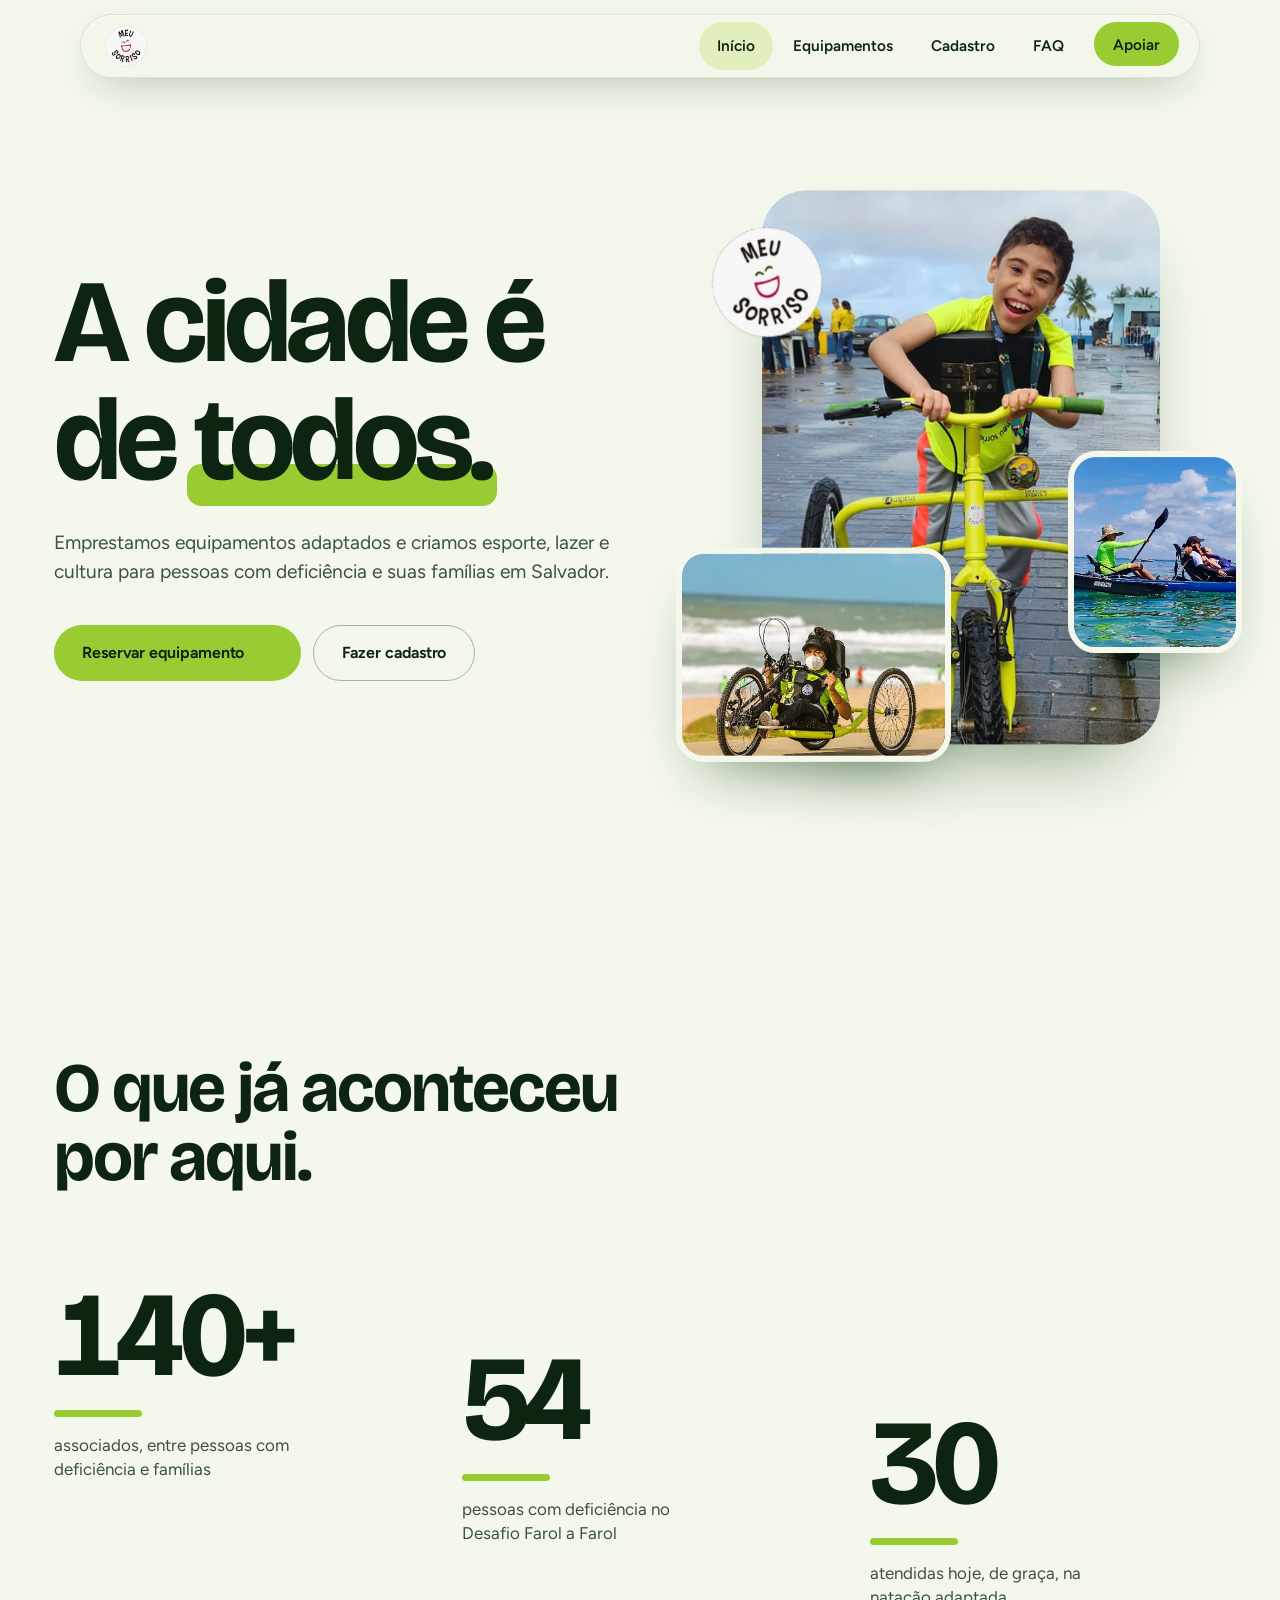
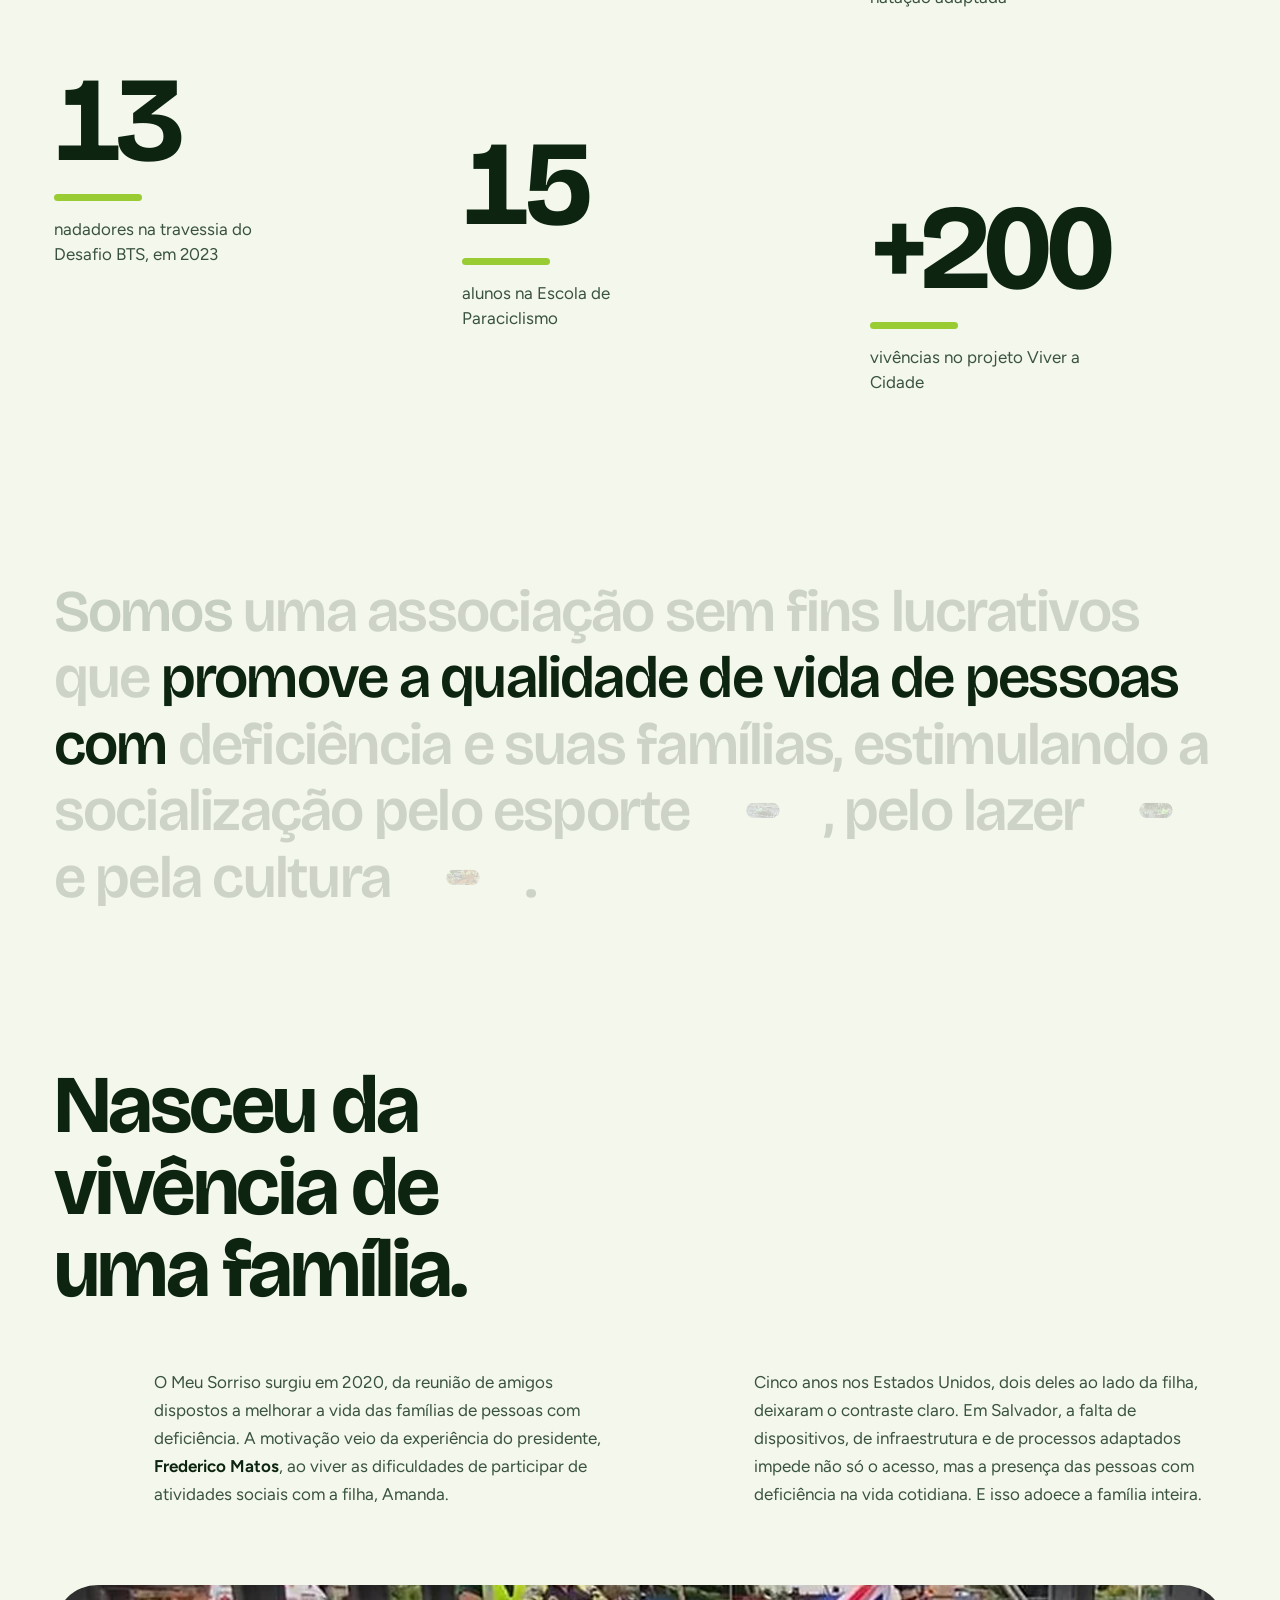
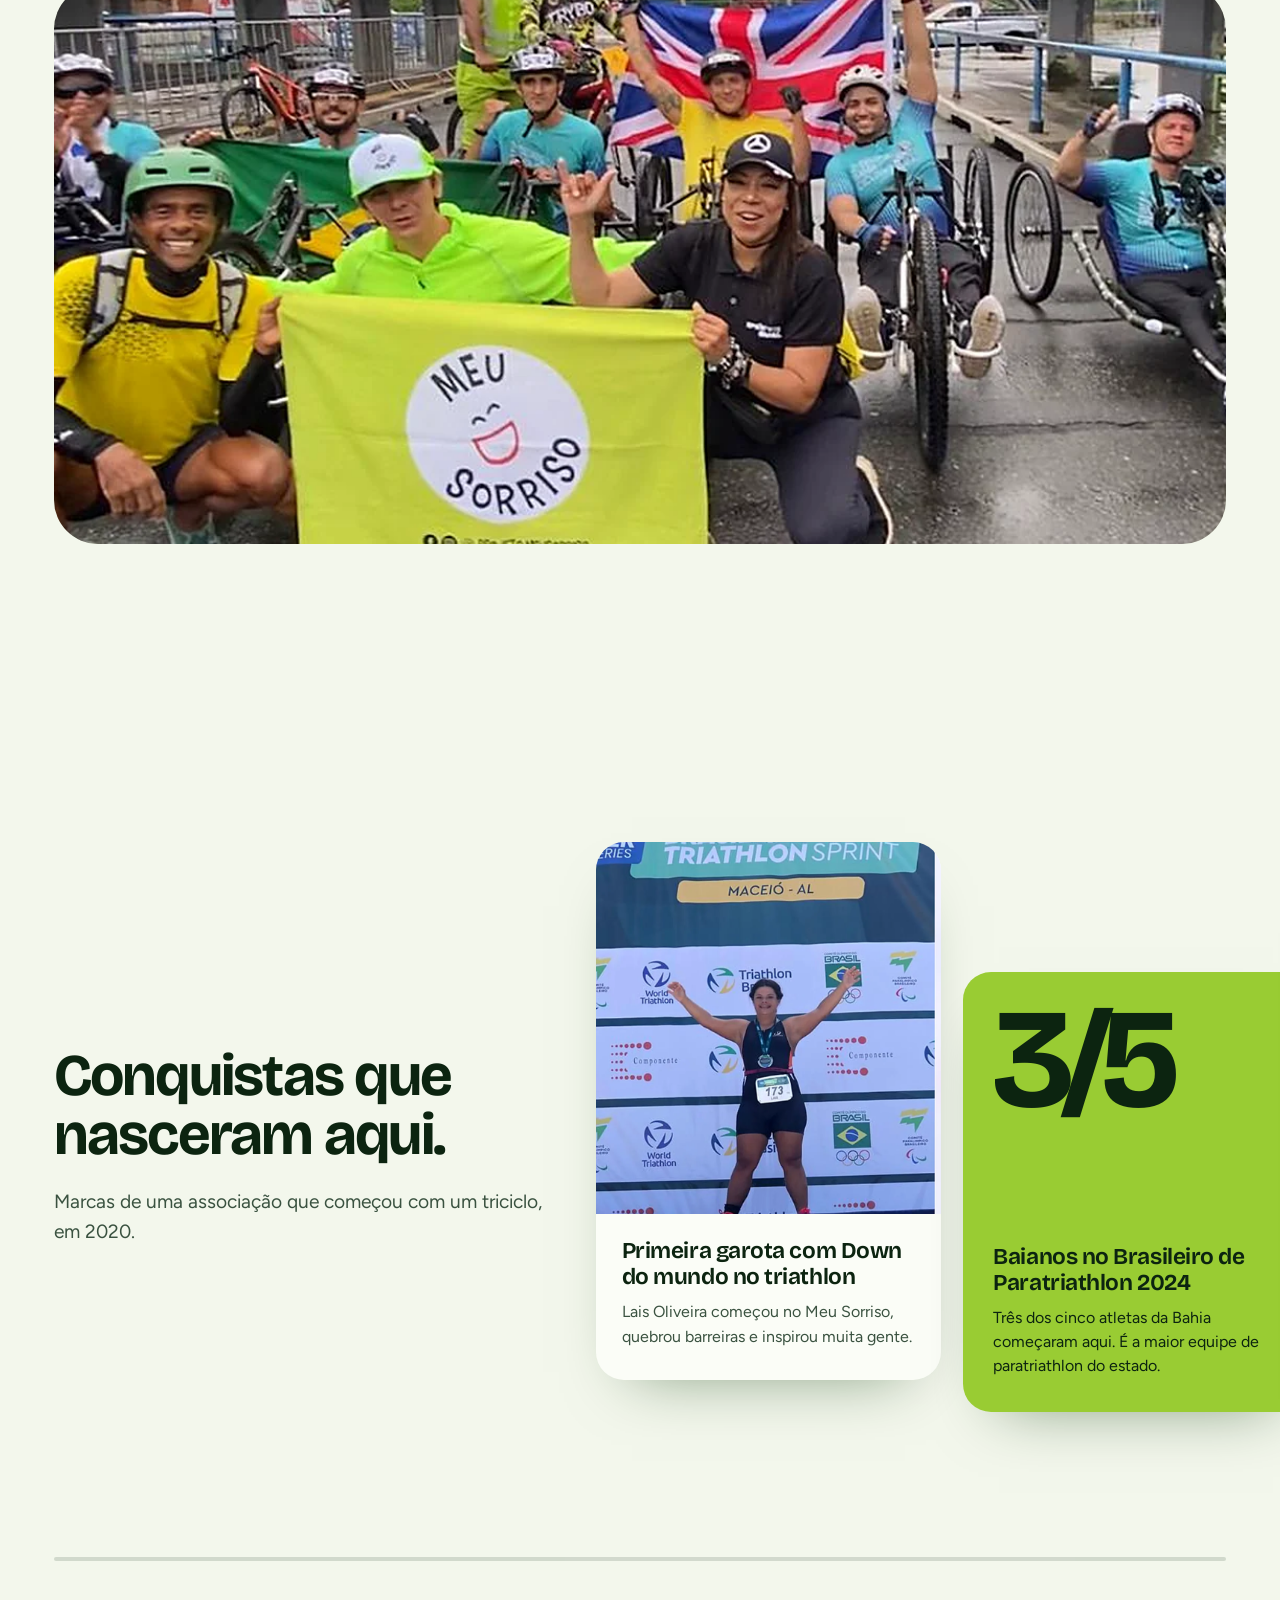
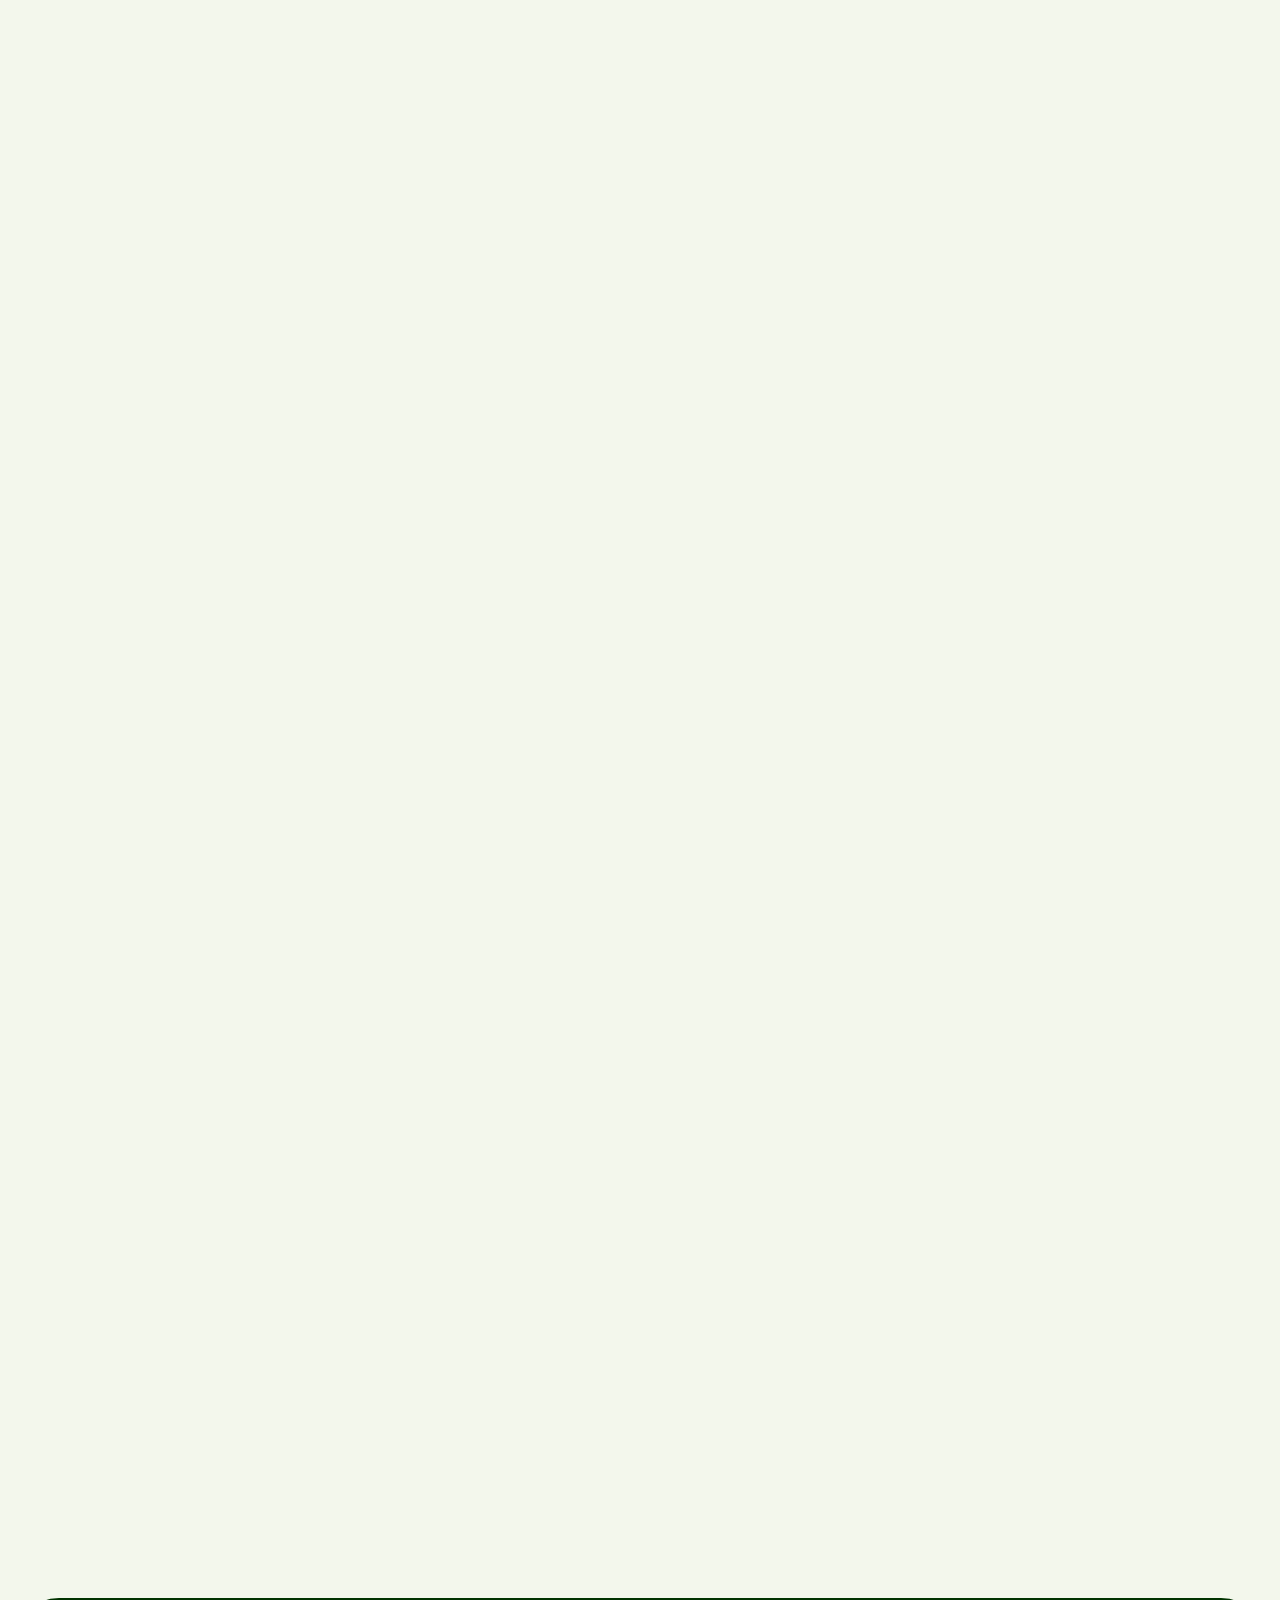
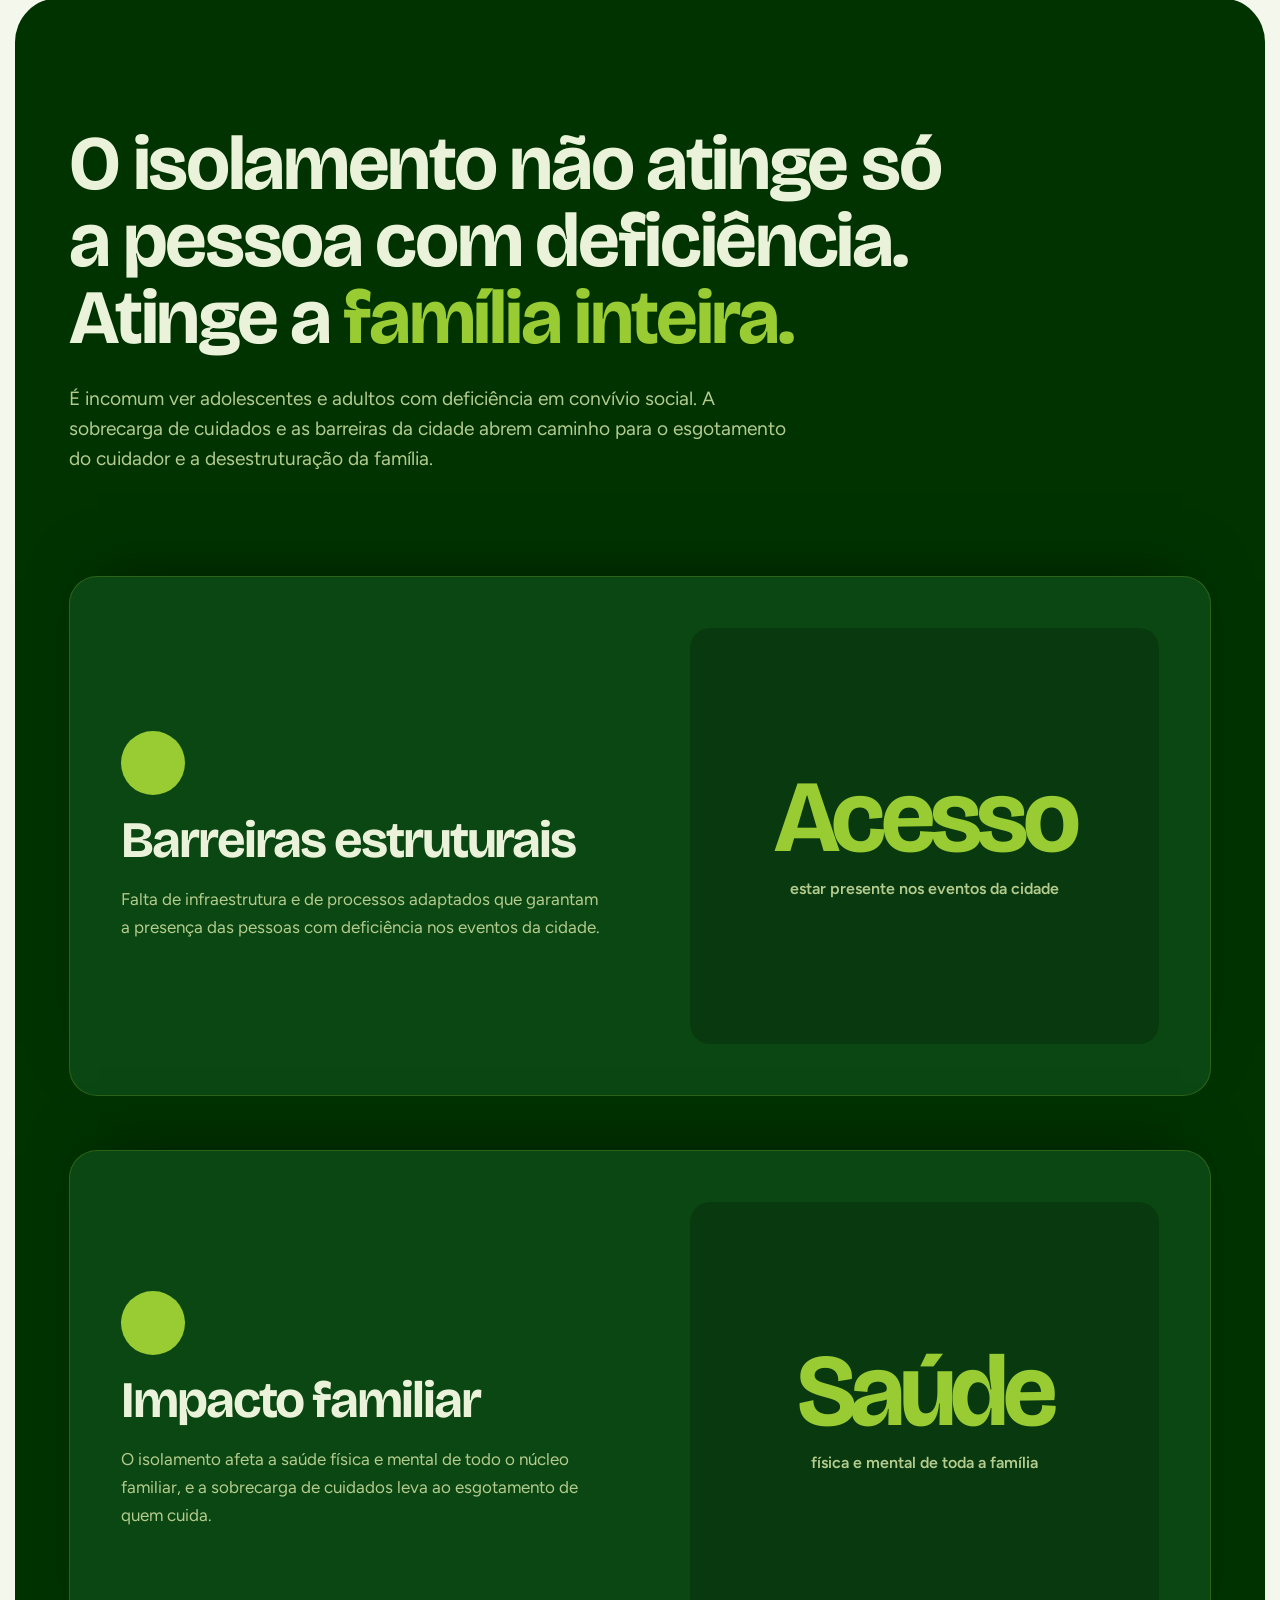
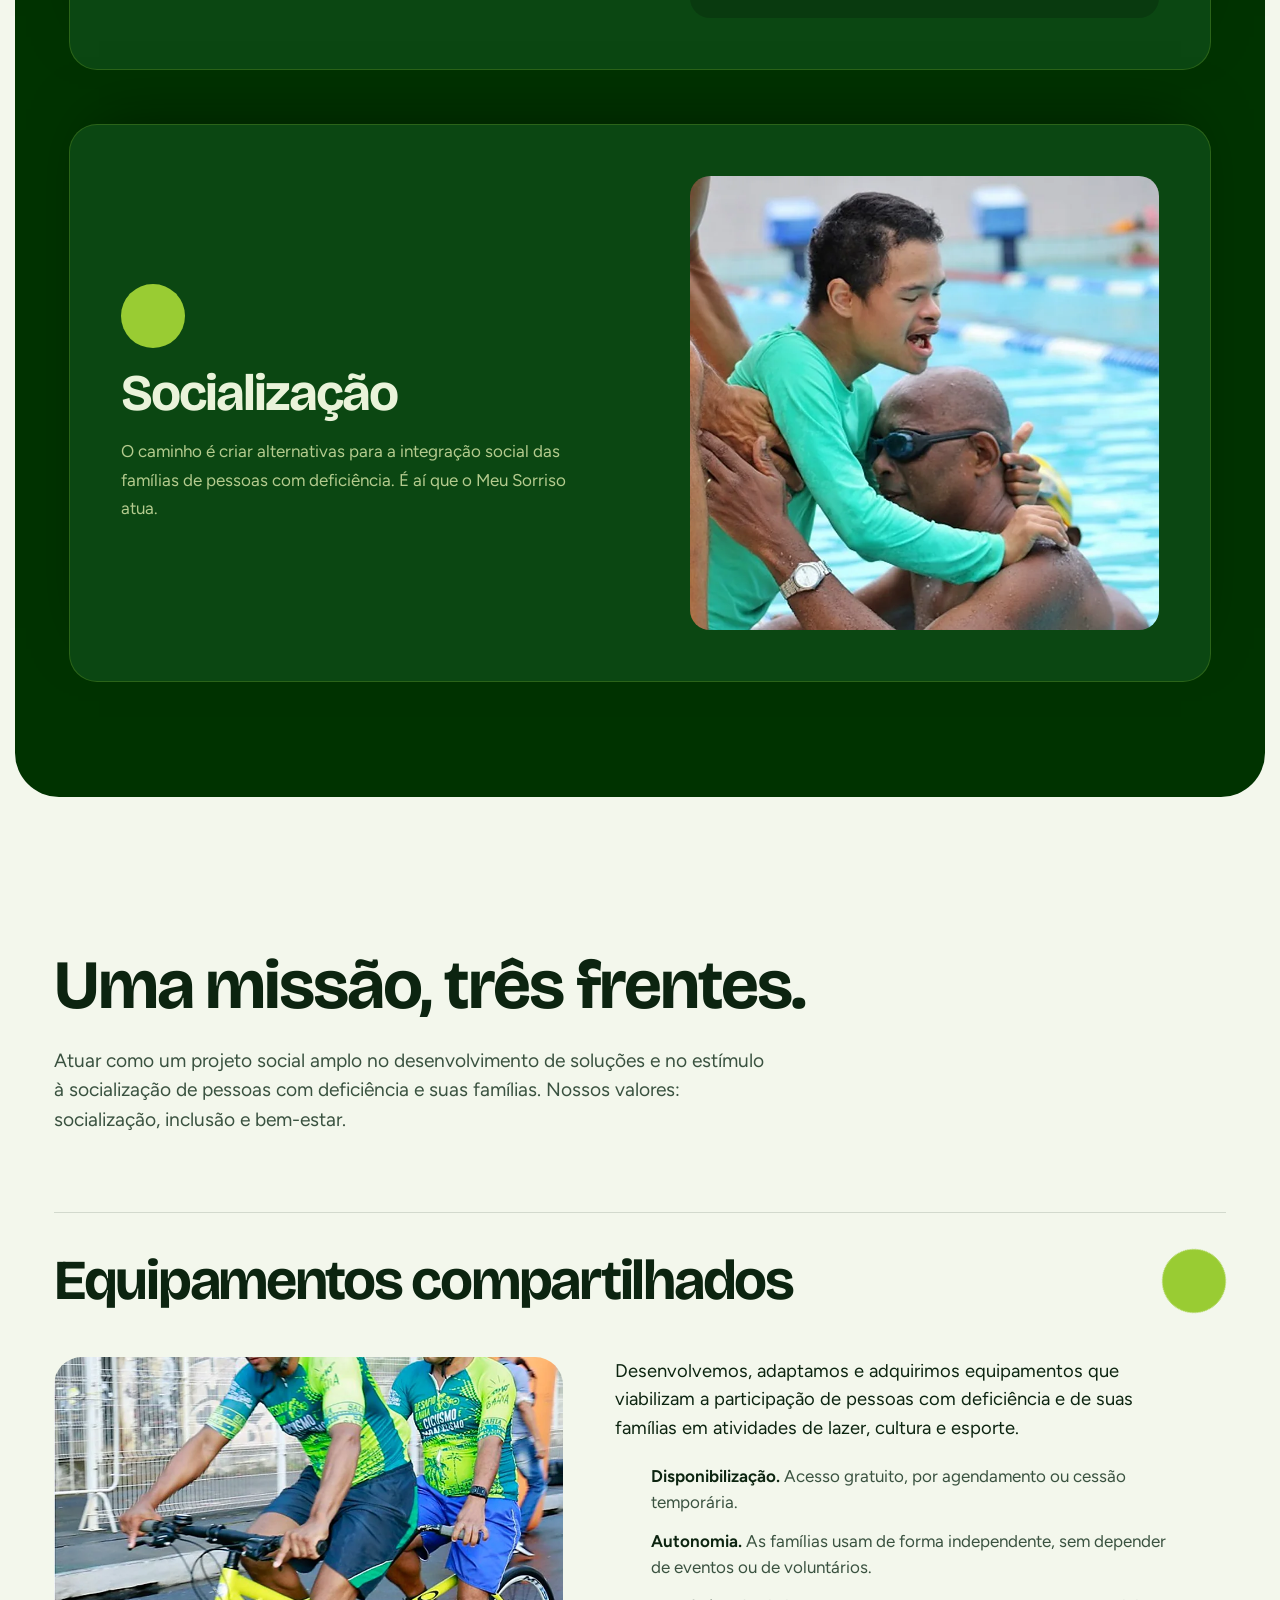
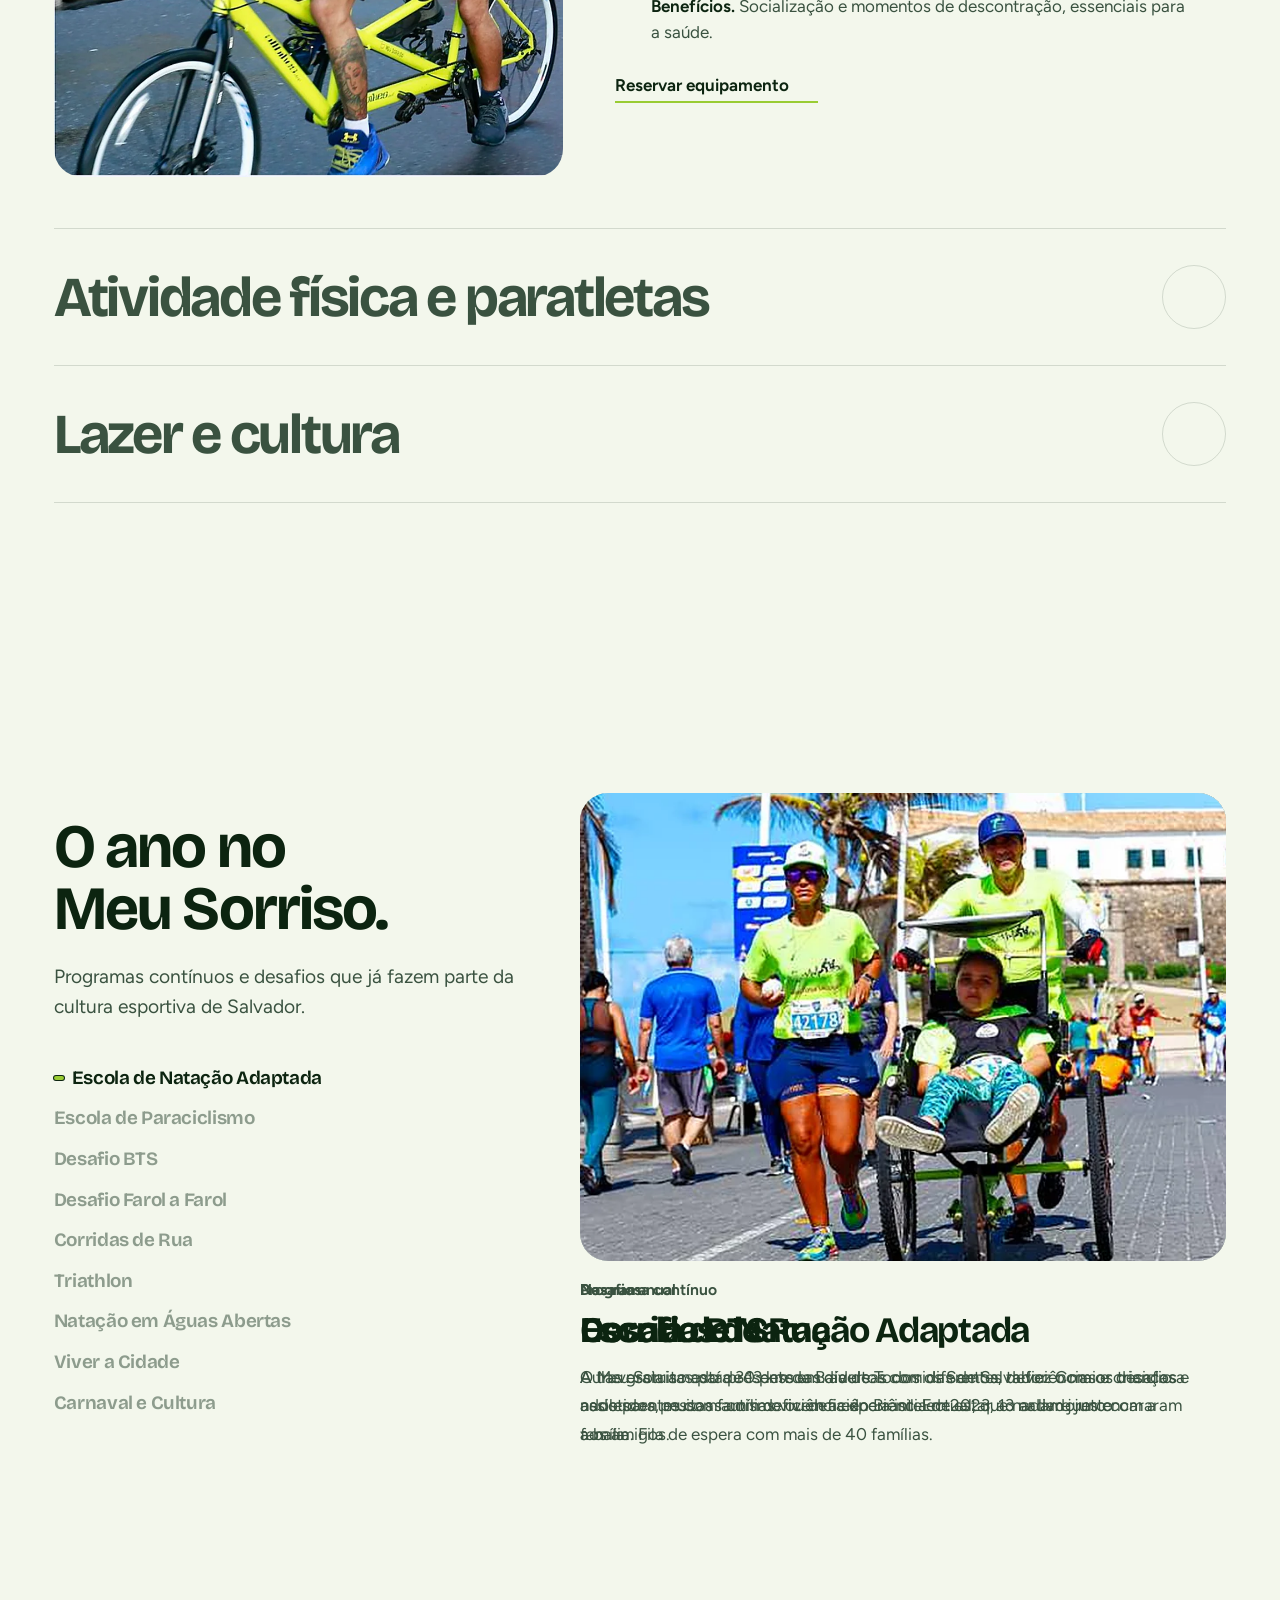
==== commit 7e0cfc51: "Substituição de logo, atualização de read-me e inclusão de imagem apoiadores. A logo foi substituida" ====
--- a/index.html
+++ b/index.html
@@ -26,10 +26,12 @@
 </head>
 <body class="page-home">
 <a class="skip" href="#main">Pular para o conteúdo</a>
-<svg width="0" height="0" style="position:absolute" aria-hidden="true" focusable="false"><defs><symbol id="lg-mark" viewBox="0 0 132 164"><path style="fill:var(--lg-r)" d="M87.68 141.03 C80.12 144.31 72.82 146.28 65.98 146.96 C56.55 147.9 47.76 146.45 39.83 142.45 C25.81 135.37 15.19 116.69 13.25 92.34 C12.86 87.49 14.46 86.9 18.8 87.29 C49.01 88.52 83.68 82.36 113.18 75.72 C118.23 74.33 119.48 75.9 119.65 80.09 C121.23 101.6 109.14 131.69 87.68 141.03 M127.91 62.04 C127.59 59.84 126.95 59.08 124.61 59.95 C84.38 74.93 48.39 79.09 5.99 73.69 C2.7 73.26 1.65 75.27 1.86 77.5 C4.32 104.11 7.37 138.56 32.49 152.67 C44.79 159.55 58.01 162.07 70.74 160.4 C127.25 152.98 130.56 80.38 127.91 62.04"/><path style="fill:var(--lg-g)" d="M54.58 34.77 C52.82 32.58 41.38 21.99 31.17 22.52 C18.89 23.15 15.1 33.17 14.39 35.34 C14.02 36.43 12.95 40.39 15.61 42.47 C17.37 43.85 21.35 43.27 22.6 40.57 C22.83 40.1 25.3 34.53 32.97 34.07 C37.14 33.83 43.71 37.54 47.16 40.42 C48.12 41.21 53.35 44.64 55.57 42.06 C58.21 39 54.94 35.15 54.58 34.77"/><path style="fill:var(--lg-g)" d="M65.21 20.15 C66.47 17.64 75.44 4.91 85.55 3.29 C97.69 1.33 103.48 10.34 104.62 12.31 C105.22 13.3 107.09 16.95 104.92 19.54 C103.5 21.26 99.48 21.53 97.69 19.15 C97.38 18.73 93.79 13.81 86.19 14.97 C82.06 15.59 76.42 20.6 73.64 24.13 C72.88 25.11 68.47 29.56 65.77 27.5 C62.54 25.05 64.94 20.61 65.21 20.15"/></symbol><symbol id="lg-stack" viewBox="0 0 170 187"><path style="fill:var(--lg-r)" d="M95.29 117.28 C92.2 118.62 89.21 119.43 86.42 119.71 C82.56 120.09 78.97 119.5 75.72 117.86 C69.99 114.97 65.65 107.34 64.86 97.38 C64.7 95.4 65.35 95.15 67.13 95.31 C79.48 95.82 93.65 93.3 105.71 90.58 C107.77 90.02 108.28 90.66 108.35 92.37 C109 101.17 104.06 113.46 95.29 117.28 M111.73 84.99 C111.6 84.09 111.34 83.78 110.39 84.14 C93.94 90.26 79.22 91.96 61.89 89.75 C60.54 89.58 60.12 90.4 60.2 91.31 C61.21 102.19 62.45 116.28 72.73 122.04 C77.75 124.86 83.16 125.89 88.36 125.2 C111.46 122.17 112.82 92.49 111.73 84.99"/><path style="fill:var(--lg-g)" d="M81.75 73.84 C81.04 72.95 76.36 68.62 72.18 68.84 C67.16 69.09 65.62 73.19 65.33 74.08 C65.17 74.52 64.74 76.14 65.82 76.99 C66.54 77.56 68.17 77.32 68.68 76.22 C68.77 76.02 69.78 73.75 72.92 73.56 C74.63 73.46 77.31 74.98 78.72 76.15 C79.11 76.48 81.25 77.88 82.16 76.82 C83.24 75.57 81.9 74 81.75 73.84"/><path style="fill:var(--lg-g)" d="M86.1 67.87 C86.62 66.84 90.28 61.64 94.41 60.97 C99.38 60.18 101.75 63.86 102.21 64.66 C102.45 65.07 103.22 66.56 102.33 67.62 C101.75 68.32 100.11 68.43 99.38 67.46 C99.25 67.29 97.78 65.27 94.68 65.75 C92.99 66 90.68 68.05 89.55 69.5 C89.24 69.89 87.43 71.71 86.33 70.87 C85.01 69.87 85.99 68.06 86.1 67.87"/><path style="fill:var(--lg-t)" d="M49.82 13.03 L62.4 33.14 L58.97 8.16 L67.11 6.24 L78.58 41 L73.48 42.27 C71.07 34.7 68.18 25.88 64.79 15.8 C65.73 24.51 66.69 32.18 67.65 38.8 L61.85 40.74 C57.83 34.75 54.08 28.47 50.6 21.9 L57.6 45.73 L52.89 47.45 C50.96 40.04 47.87 29.45 43.61 15.68 L49.82 13.03"/><path style="fill:var(--lg-t)" d="M97.03 4.19 L96.82 11.63 C93.49 11.36 90.07 11.19 86.55 11.11 L86.6 20.91 L95.69 21.09 L95.17 26.62 C92.36 26.6 89.68 26.58 87.12 26.55 L87.06 33.39 L96.53 33.34 L96.48 39.45 C91.6 39.26 86.57 39.19 81.4 39.24 C81.81 28.65 81.82 17.16 81.44 4.77 C86.73 4.56 91.93 4.37 97.03 4.19"/><path style="fill:var(--lg-t)" d="M118.27 38.25 C116.32 41.03 113.5 42.31 109.79 42.09 C106.09 41.87 103.71 39.82 102.67 35.94 C101.63 32.06 103.88 23.59 109.39 10.53 L114.58 12.35 C109.27 24.16 106.89 31.18 107.43 33.42 C107.97 35.66 109.69 36.44 112.61 35.78 C115.52 35.11 119.14 27.6 123.45 13.24 L128.57 14.96 C123.64 27.71 120.21 35.48 118.27 38.25"/><path style="fill:var(--lg-t)" d="M37.16 124.55 C38.44 126.29 36.76 128.89 32.14 132.35 L35.77 136.99 C39.94 134.48 42.55 131.48 43.59 128 C44.64 124.51 43.19 121.44 39.24 118.76 C35.29 116.09 31.27 116.21 27.19 119.12 C23.11 122.03 21.41 126 22.11 131.02 C22.81 136.04 22.17 139.08 20.19 140.14 C18.21 141.19 16.39 140.71 14.73 138.69 C13.08 136.68 14.17 134.09 18 130.93 L14.95 127.16 C8.71 131.4 6.65 135.56 8.76 139.64 C10.88 143.71 13.63 145.82 17.01 145.98 C20.39 146.13 23.02 145.4 24.88 143.77 C26.75 142.14 27.62 139.87 27.5 136.96 C27.39 134.05 27.41 131.28 27.56 128.65 C27.71 126.01 29.03 124.23 31.51 123.31 C34 122.39 35.88 122.8 37.16 124.55"/><path style="fill:var(--lg-t)" d="M48.07 155.71 C45.79 158.19 43.36 159.23 40.78 158.82 C38.19 158.41 36.69 157.18 36.27 155.1 C35.84 153.02 36.55 150.61 38.37 147.86 C40.2 145.11 42.62 143.66 45.64 143.51 C48.66 143.37 50.38 144.75 50.83 147.65 C51.28 150.55 50.36 153.24 48.07 155.71 M56.51 145.38 C55.66 140.83 53.02 138.13 48.61 137.28 C44.2 136.43 40.09 138.14 36.28 142.4 C32.46 146.66 30.52 151.05 30.46 155.59 C30.4 160.12 32.79 163.01 37.63 164.25 C42.47 165.49 47.04 163.79 51.34 159.16 C55.64 154.53 57.36 149.94 56.51 145.38"/><path style="fill:var(--lg-t)" d="M69.55 160.85 C67.35 161.71 65.01 161.92 62.52 161.5 C63.48 158.25 64.6 154.55 65.87 150.38 C70.76 151.04 73.23 152.7 73.28 155.36 C73.33 158.03 72.09 159.86 69.55 160.85 M62.27 143.16 C59.5 154.09 56.75 164.72 54.02 175.05 L58.44 176.31 C58.89 174.26 59.8 170.89 61.14 166.22 L64.26 166.77 C65.12 169.91 65.56 174.8 65.57 181.42 L71.67 181.9 C70.38 174.26 69.36 169.23 68.61 166.8 C72.72 165.66 75.56 163.39 77.11 159.99 C78.66 156.59 78.43 153.22 76.43 149.88 C74.43 146.55 69.71 144.3 62.27 143.16"/><path style="fill:var(--lg-t)" d="M90.05 165.7 C89.76 162.32 89.46 158.47 89.13 154.12 C93.91 152.96 96.82 153.6 97.84 156.07 C98.86 158.53 98.36 160.69 96.36 162.53 C94.63 164.13 92.52 165.19 90.05 165.7 M103.09 158.98 C103.29 155.25 101.86 152.2 98.78 149.82 C95.7 147.44 90.48 147.07 83.14 148.7 C84.54 159.89 85.84 170.79 87.06 181.41 L91.63 180.98 C91.31 178.9 90.93 175.43 90.48 170.6 L93.58 169.97 C95.53 172.59 97.72 176.98 100.14 183.14 L105.99 181.37 C102.01 174.72 99.23 170.41 97.65 168.42 C101.06 165.86 102.88 162.71 103.09 158.98"/><path style="fill:var(--lg-t)" d="M106.07 146.05 C110.74 157.16 114.54 166.98 117.48 175.51 L122.79 173.24 C118.48 162.88 114.68 153.05 111.4 143.78 L106.07 146.05"/><path style="fill:var(--lg-t)" d="M137.56 147.49 C134.67 147.81 131.9 147.98 129.27 148.02 C126.63 148.05 124.76 146.86 123.67 144.45 C122.57 142.03 122.85 140.13 124.5 138.73 C126.15 137.33 128.87 138.82 132.64 143.19 L137.01 139.24 C134.21 135.26 131.04 132.87 127.49 132.07 C123.94 131.27 120.97 132.93 118.59 137.06 C116.2 141.19 116.6 145.19 119.79 149.06 C122.98 152.93 127.06 154.33 132.02 153.29 C136.98 152.23 140.06 152.66 141.25 154.56 C142.44 156.46 142.09 158.31 140.19 160.1 C138.3 161.9 135.64 161 132.22 157.39 L128.67 160.7 C133.35 166.63 137.64 168.39 141.55 166 C145.47 163.6 147.38 160.71 147.3 157.32 C147.22 153.94 146.3 151.37 144.54 149.62 C142.78 147.88 140.46 147.17 137.56 147.49"/><path style="fill:var(--lg-t)" d="M158.38 132.82 C158.15 135.42 157.02 137.01 154.98 137.57 C152.94 138.13 150.48 137.6 147.61 135.97 C144.74 134.34 143.13 132.02 142.77 129.02 C142.42 126.02 143.67 124.2 146.54 123.55 C149.4 122.91 152.15 123.64 154.78 125.75 C157.41 127.85 158.61 130.21 158.38 132.82 M157.99 122.26 C153.07 118.29 148.37 116.88 143.89 118.05 C139.4 119.21 136.89 122.02 136.35 126.48 C135.8 130.94 137.79 134.92 142.31 138.43 C146.82 141.95 151.34 143.58 155.87 143.32 C160.4 143.07 163.11 140.49 164.01 135.58 C164.91 130.67 162.91 126.23 157.99 122.26"/></symbol><symbol id="lg-wide" viewBox="0 0 396 86"><path style="fill:var(--lg-r)" d="M46.28 72.52 C42.6 74.12 39.04 75.08 35.71 75.41 C31.12 75.87 26.84 75.16 22.97 73.21 C16.14 69.76 10.97 60.66 10.03 48.81 C9.84 46.44 10.62 46.15 12.73 46.34 C27.45 46.94 44.33 43.94 58.7 40.71 C61.15 40.03 61.77 40.8 61.85 42.84 C62.62 53.32 56.73 67.97 46.28 72.52 M65.88 34.05 C65.72 32.97 65.4 32.6 64.27 33.03 C44.67 40.33 27.14 42.35 6.49 39.72 C4.89 39.51 4.38 40.49 4.48 41.57 C5.68 54.54 7.16 71.32 19.4 78.19 C25.39 81.54 31.83 82.77 38.03 81.95 C65.55 78.34 67.16 42.98 65.88 34.05"/><path style="fill:var(--lg-g)" d="M30.16 20.76 C29.3 19.7 23.73 14.54 18.75 14.8 C12.77 15.11 10.93 19.98 10.59 21.04 C10.4 21.57 9.88 23.5 11.18 24.52 C12.03 25.19 13.97 24.91 14.58 23.59 C14.69 23.36 15.9 20.65 19.63 20.43 C21.66 20.31 24.86 22.12 26.54 23.51 C27.01 23.9 29.56 25.57 30.64 24.32 C31.93 22.82 30.33 20.95 30.16 20.76"/><path style="fill:var(--lg-g)" d="M35.34 13.65 C35.95 12.42 40.32 6.22 45.24 5.43 C51.15 4.48 53.98 8.87 54.53 9.83 C54.82 10.31 55.73 12.08 54.68 13.35 C53.99 14.18 52.03 14.31 51.16 13.16 C51 12.95 49.26 10.55 45.56 11.12 C43.54 11.42 40.8 13.86 39.44 15.58 C39.07 16.06 36.92 18.22 35.61 17.22 C34.03 16.03 35.2 13.87 35.34 13.65"/><path style="fill:var(--lg-t)" d="M99.46 34.7 L107.25 61.86 L111.53 32.13 L121.49 32.61 L123.18 76.19 L116.92 75.97 C116.66 66.51 116.24 55.45 115.68 42.8 C113.89 53.08 112.46 62.18 111.39 70.07 L104.11 70.38 C101.48 62.2 99.25 53.78 97.43 45.11 L97.6 74.7 L91.65 75.12 C91.87 66 91.82 52.86 91.48 35.69 L99.46 34.7"/><path style="fill:var(--lg-t)" d="M147.01 36.22 L146.84 45.08 C142.88 44.8 138.8 44.63 134.6 44.57 L134.77 56.25 L145.6 56.36 L145.04 62.96 L135.45 62.96 L135.45 71.12 L146.73 70.95 L146.73 78.23 C140.92 78.06 134.93 78.03 128.76 78.14 C129.14 65.52 129.03 51.83 128.45 37.07 C134.75 36.77 140.94 36.49 147.01 36.22"/><path style="fill:var(--lg-t)" d="M174.66 68.31 C173.69 72.23 171.1 74.86 166.89 76.21 C162.68 77.55 159.16 76.29 156.34 72.43 C153.52 68.56 152.37 58.19 152.9 41.3 L159.44 41.1 C158.62 56.51 158.98 65.33 160.54 67.59 C162.1 69.85 164.36 69.98 167.31 67.99 C170.27 65.99 171.06 56.09 169.68 38.28 L176.11 38 C176.11 54.29 175.63 64.39 174.66 68.31"/><path style="fill:var(--lg-t)" d="M200.4 63.95 L206.16 63.42 C206.76 69.3 208.61 72.09 211.7 71.78 C214.79 71.47 216.47 69.98 216.74 67.32 C217 64.66 214.41 62.02 208.96 59.4 C203.52 56.77 200.7 52.48 200.52 46.51 C200.33 40.53 202.86 36.47 208.12 34.32 C213.37 32.17 217.38 32.76 220.15 36.1 C222.91 39.43 224.16 44 223.9 49.79 L216.9 50.33 C216.53 43.46 215.05 40.09 212.48 40.2 C209.9 40.31 208.25 41.91 207.53 44.98 C206.8 48.06 207.69 50.54 210.21 52.43 C212.72 54.32 215.45 56.17 218.41 57.97 C221.38 59.78 223.05 62.14 223.43 65.07 C223.82 67.99 222.82 71.08 220.43 74.33 C218.04 77.59 214.13 78.92 208.7 78.33 C203.26 77.73 200.5 72.94 200.4 63.95"/><path style="fill:var(--lg-t)" d="M244.31 66.25 C247.08 64.83 248.7 62.13 249.16 58.14 C249.62 54.15 248.62 50.92 246.15 48.44 C243.69 45.95 241.06 45.84 238.26 48.1 C235.45 50.36 234.14 53.45 234.31 57.38 C234.48 61.31 235.49 64.13 237.35 65.83 C239.22 67.53 241.53 67.67 244.31 66.25 M245.08 73.68 C239.55 75.88 235.23 74.78 232.11 70.37 C228.98 65.96 227.77 60.36 228.45 53.58 C229.14 46.81 231.9 42.28 236.75 40 C241.59 37.73 246.02 38.48 250.03 42.27 C254.05 46.06 255.61 51.69 254.72 59.17 C253.82 66.65 250.61 71.48 245.08 73.68"/><path style="fill:var(--lg-t)" d="M277.43 39.26 C280.82 42.42 282.18 46.21 281.51 50.61 C280.84 55.01 278.34 58.54 273.99 61.19 C275.65 63.73 278.46 69.16 282.43 77.49 L275.29 78.93 C273.11 71.35 271.01 65.9 269 62.57 L263.67 63.13 L263.87 57.21 C267.46 57.08 270.55 56.03 273.13 54.07 C275.72 52.1 276.55 49.6 275.62 46.56 C274.68 43.52 271.31 42.43 265.5 43.28 C265.18 59.94 265.16 70.65 265.45 75.4 L259.97 75.4 C259.73 62.67 259.41 49.59 259.01 36.17 C267.91 35.06 274.05 36.09 277.43 39.26"/><path style="fill:var(--lg-t)" d="M308.46 39.26 C311.84 42.42 313.2 46.21 312.53 50.61 C311.86 55.01 309.36 58.54 305.01 61.19 C306.67 63.73 309.48 69.16 313.45 77.49 L306.31 78.93 C304.13 71.35 302.03 65.9 300.02 62.57 L294.69 63.13 L294.89 57.21 C298.48 57.08 301.57 56.03 304.15 54.07 C306.74 52.1 307.57 49.6 306.64 46.56 C305.71 43.52 302.33 42.43 296.52 43.28 C296.2 59.94 296.18 70.65 296.47 75.4 L290.99 75.4 C290.75 62.67 290.43 49.59 290.03 36.17 C298.93 35.06 305.07 36.09 308.46 39.26"/><path style="fill:var(--lg-t)" d="M328.39 37.15 C327.98 48.87 327.9 61.41 328.17 74.78 L321.29 74.98 C321.75 64.24 321.82 51.7 321.48 37.35 L328.39 37.15"/><path style="fill:var(--lg-t)" d="M336.37 63.95 L342.13 63.42 C342.73 69.3 344.58 72.09 347.67 71.78 C350.76 71.47 352.44 69.98 352.7 67.32 C352.97 64.66 350.38 62.02 344.93 59.4 C339.49 56.77 336.67 52.48 336.48 46.51 C336.3 40.53 338.83 36.47 344.09 34.32 C349.34 32.17 353.35 32.76 356.12 36.1 C358.88 39.43 360.13 44 359.87 49.79 L352.88 50.33 C352.5 43.46 351.02 40.09 348.45 40.2 C345.87 40.31 344.22 41.91 343.5 44.98 C342.77 48.06 343.66 50.54 346.17 52.43 C348.69 54.32 351.42 56.17 354.38 57.97 C357.35 59.78 359.02 62.14 359.4 65.07 C359.79 67.99 358.79 71.08 356.4 74.33 C354.01 77.59 350.1 78.92 344.67 78.33 C339.23 77.73 336.47 72.94 336.37 63.95"/><path style="fill:var(--lg-t)" d="M380.16 66.25 C382.94 64.83 384.55 62.13 385.02 58.14 C385.48 54.15 384.48 50.92 382.01 48.44 C379.55 45.95 376.91 45.84 374.11 48.1 C371.31 50.36 369.99 53.45 370.16 57.38 C370.33 61.31 371.35 64.13 373.21 65.83 C375.07 67.53 377.39 67.67 380.16 66.25 M380.94 73.68 C375.41 75.88 371.08 74.78 367.96 70.37 C364.84 65.96 363.62 60.36 364.31 53.58 C365 46.81 367.76 42.28 372.6 40 C377.45 37.73 381.87 38.48 385.89 42.27 C389.9 46.06 391.47 51.69 390.57 59.17 C389.68 66.65 386.47 71.48 380.94 73.68"/></symbol><symbol id="i-arrow-right" viewBox="0 0 256 256"><path d="M221.66,133.66l-72,72a8,8,0,0,1-11.32-11.32L196.69,136H40a8,8,0,0,1,0-16H196.69L138.34,61.66a8,8,0,0,1,11.32-11.32l72,72A8,8,0,0,1,221.66,133.66Z"/></symbol><symbol id="i-arrow-up-right" viewBox="0 0 256 256"><path d="M200,64V168a8,8,0,0,1-16,0V83.31L69.66,197.66a8,8,0,0,1-11.32-11.32L172.69,72H88a8,8,0,0,1,0-16H192A8,8,0,0,1,200,64Z"/></symbol><symbol id="i-copy" viewBox="0 0 256 256"><path d="M216,32H88a8,8,0,0,0-8,8V80H40a8,8,0,0,0-8,8V216a8,8,0,0,0,8,8H168a8,8,0,0,0,8-8V176h40a8,8,0,0,0,8-8V40A8,8,0,0,0,216,32ZM160,208H48V96H160Zm48-48H176V88a8,8,0,0,0-8-8H96V48H208Z"/></symbol><symbol id="i-envelope-simple" viewBox="0 0 256 256"><path d="M224,48H32a8,8,0,0,0-8,8V192a16,16,0,0,0,16,16H216a16,16,0,0,0,16-16V56A8,8,0,0,0,224,48ZM203.43,64,128,133.15,52.57,64ZM216,192H40V74.19l82.59,75.71a8,8,0,0,0,10.82,0L216,74.19V192Z"/></symbol><symbol id="i-flag-checkered" viewBox="0 0 256 256"><path d="M227.32,48.75A8,8,0,0,0,218.76,50c-28,24.22-51.72,12.48-79.21-1.13C111.07,34.76,78.78,18.79,42.76,50A8,8,0,0,0,40,56V224a8,8,0,0,0,16,0V179.77c26.79-21.16,49.87-9.75,76.45,3.41,28.49,14.09,60.77,30.06,96.79-1.13a8,8,0,0,0,2.76-6V56A8,8,0,0,0,227.32,48.75ZM216,71.6v40.65c-14,11.06-27,13.22-40,10.88V79.34A60.05,60.05,0,0,0,216,71.6Zm-56,3.76v43c-6.66-2.67-13.43-6-20.45-9.48-8.82-4.37-18-8.91-27.55-12.18v-43c6.66,2.66,13.43,6,20.45,9.48C141.27,67.55,150.46,72.09,160,75.36ZM96,48.91V92.69a60.06,60.06,0,0,0-40,7.75V59.78C70,48.72,83,46.57,96,48.91ZM86.58,152A60.06,60.06,0,0,0,56,160.43V119.78c14-11.06,27-13.22,40-10.88v43.8A65.61,65.61,0,0,0,86.58,152ZM112,156.67v-43c6.66,2.66,13.43,6,20.45,9.48,8.82,4.37,18,8.9,27.55,12.17v43c-6.66-2.67-13.43-6-20.45-9.48C130.73,164.47,121.54,159.94,112,156.67Zm64,26.45v-43.8a65.61,65.61,0,0,0,9.42.72A60.11,60.11,0,0,0,216,131.57v40.68C202,183.31,189,185.46,176,183.12Z"/></symbol><symbol id="i-hand-heart" viewBox="0 0 256 256"><path d="M230.33,141.06a24.34,24.34,0,0,0-18.61-4.77C230.5,117.33,240,98.48,240,80c0-26.47-21.29-48-47.46-48A47.58,47.58,0,0,0,156,48.75,47.58,47.58,0,0,0,119.46,32C93.29,32,72,53.53,72,80c0,11,3.24,21.69,10.06,33a31.87,31.87,0,0,0-14.75,8.4L44.69,144H16A16,16,0,0,0,0,160v40a16,16,0,0,0,16,16H120a7.93,7.93,0,0,0,1.94-.24l64-16a6.94,6.94,0,0,0,1.19-.4L226,182.82l.44-.2a24.6,24.6,0,0,0,3.93-41.56ZM119.46,48A31.15,31.15,0,0,1,148.6,67a8,8,0,0,0,14.8,0,31.15,31.15,0,0,1,29.14-19C209.59,48,224,62.65,224,80c0,19.51-15.79,41.58-45.66,63.9l-11.09,2.55A28,28,0,0,0,140,112H100.68C92.05,100.36,88,90.12,88,80,88,62.65,102.41,48,119.46,48ZM16,160H40v40H16Zm203.43,8.21-38,16.18L119,200H56V155.31l22.63-22.62A15.86,15.86,0,0,1,89.94,128H140a12,12,0,0,1,0,24H112a8,8,0,0,0,0,16h32a8.32,8.32,0,0,0,1.79-.2l67-15.41.31-.08a8.6,8.6,0,0,1,6.3,15.9Z"/></symbol><symbol id="i-handshake" viewBox="0 0 256 256"><path d="M254.3,107.91,228.78,56.85a16,16,0,0,0-21.47-7.15L182.44,62.13,130.05,48.27a8.14,8.14,0,0,0-4.1,0L73.56,62.13,48.69,49.7a16,16,0,0,0-21.47,7.15L1.7,107.9a16,16,0,0,0,7.15,21.47l27,13.51,55.49,39.63a8.06,8.06,0,0,0,2.71,1.25l64,16a8,8,0,0,0,7.6-2.1l55.07-55.08,26.42-13.21a16,16,0,0,0,7.15-21.46Zm-54.89,33.37L165,113.72a8,8,0,0,0-10.68.61C136.51,132.27,116.66,130,104,122L147.24,80h31.81l27.21,54.41ZM41.53,64,62,74.22,36.43,125.27,16,115.06Zm116,119.13L99.42,168.61l-49.2-35.14,28-56L128,64.28l9.8,2.59-45,43.68-.08.09a16,16,0,0,0,2.72,24.81c20.56,13.13,45.37,11,64.91-5L188,152.66Zm62-57.87-25.52-51L214.47,64,240,115.06Zm-87.75,92.67a8,8,0,0,1-7.75,6.06,8.13,8.13,0,0,1-1.95-.24L80.41,213.33a7.89,7.89,0,0,1-2.71-1.25L51.35,193.26a8,8,0,0,1,9.3-13l25.11,17.94L126,208.24A8,8,0,0,1,131.82,217.94Z"/></symbol><symbol id="i-heart" viewBox="0 0 256 256"><path d="M178,40c-20.65,0-38.73,8.88-50,23.89C116.73,48.88,98.65,40,78,40a62.07,62.07,0,0,0-62,62c0,70,103.79,126.66,108.21,129a8,8,0,0,0,7.58,0C136.21,228.66,240,172,240,102A62.07,62.07,0,0,0,178,40ZM128,214.8C109.74,204.16,32,155.69,32,102A46.06,46.06,0,0,1,78,56c19.45,0,35.78,10.36,42.6,27a8,8,0,0,0,14.8,0c6.82-16.67,23.15-27,42.6-27a46.06,46.06,0,0,1,46,46C224,155.61,146.24,204.15,128,214.8Z"/></symbol><symbol id="i-instagram-logo" viewBox="0 0 256 256"><path d="M128,80a48,48,0,1,0,48,48A48.05,48.05,0,0,0,128,80Zm0,80a32,32,0,1,1,32-32A32,32,0,0,1,128,160ZM176,24H80A56.06,56.06,0,0,0,24,80v96a56.06,56.06,0,0,0,56,56h96a56.06,56.06,0,0,0,56-56V80A56.06,56.06,0,0,0,176,24Zm40,152a40,40,0,0,1-40,40H80a40,40,0,0,1-40-40V80A40,40,0,0,1,80,40h96a40,40,0,0,1,40,40ZM192,76a12,12,0,1,1-12-12A12,12,0,0,1,192,76Z"/></symbol><symbol id="i-list" viewBox="0 0 256 256"><path d="M224,128a8,8,0,0,1-8,8H40a8,8,0,0,1,0-16H216A8,8,0,0,1,224,128ZM40,72H216a8,8,0,0,0,0-16H40a8,8,0,0,0,0,16ZM216,184H40a8,8,0,0,0,0,16H216a8,8,0,0,0,0-16Z"/></symbol><symbol id="i-plus" viewBox="0 0 256 256"><path d="M224,128a8,8,0,0,1-8,8H136v80a8,8,0,0,1-16,0V136H40a8,8,0,0,1,0-16h80V40a8,8,0,0,1,16,0v80h80A8,8,0,0,1,224,128Z"/></symbol><symbol id="i-seal-check" viewBox="0 0 256 256"><path d="M225.86,102.82c-3.77-3.94-7.67-8-9.14-11.57-1.36-3.27-1.44-8.69-1.52-13.94-.15-9.76-.31-20.82-8-28.51s-18.75-7.85-28.51-8c-5.25-.08-10.67-.16-13.94-1.52-3.56-1.47-7.63-5.37-11.57-9.14C146.28,23.51,138.44,16,128,16s-18.27,7.51-25.18,14.14c-3.94,3.77-8,7.67-11.57,9.14C88,40.64,82.56,40.72,77.31,40.8c-9.76.15-20.82.31-28.51,8S41,67.55,40.8,77.31c-.08,5.25-.16,10.67-1.52,13.94-1.47,3.56-5.37,7.63-9.14,11.57C23.51,109.72,16,117.56,16,128s7.51,18.27,14.14,25.18c3.77,3.94,7.67,8,9.14,11.57,1.36,3.27,1.44,8.69,1.52,13.94.15,9.76.31,20.82,8,28.51s18.75,7.85,28.51,8c5.25.08,10.67.16,13.94,1.52,3.56,1.47,7.63,5.37,11.57,9.14C109.72,232.49,117.56,240,128,240s18.27-7.51,25.18-14.14c3.94-3.77,8-7.67,11.57-9.14,3.27-1.36,8.69-1.44,13.94-1.52,9.76-.15,20.82-.31,28.51-8s7.85-18.75,8-28.51c.08-5.25.16-10.67,1.52-13.94,1.47-3.56,5.37-7.63,9.14-11.57C232.49,146.28,240,138.44,240,128S232.49,109.73,225.86,102.82Zm-11.55,39.29c-4.79,5-9.75,10.17-12.38,16.52-2.52,6.1-2.63,13.07-2.73,19.82-.1,7-.21,14.33-3.32,17.43s-10.39,3.22-17.43,3.32c-6.75.1-13.72.21-19.82,2.73-6.35,2.63-11.52,7.59-16.52,12.38S132,224,128,224s-9.15-4.92-14.11-9.69-10.17-9.75-16.52-12.38c-6.1-2.52-13.07-2.63-19.82-2.73-7-.1-14.33-.21-17.43-3.32s-3.22-10.39-3.32-17.43c-.1-6.75-.21-13.72-2.73-19.82-2.63-6.35-7.59-11.52-12.38-16.52S32,132,32,128s4.92-9.15,9.69-14.11,9.75-10.17,12.38-16.52c2.52-6.1,2.63-13.07,2.73-19.82.1-7,.21-14.33,3.32-17.43S70.51,56.9,77.55,56.8c6.75-.1,13.72-.21,19.82-2.73,6.35-2.63,11.52-7.59,16.52-12.38S124,32,128,32s9.15,4.92,14.11,9.69,10.17,9.75,16.52,12.38c6.1,2.52,13.07,2.63,19.82,2.73,7,.1,14.33.21,17.43,3.32s3.22,10.39,3.32,17.43c.1,6.75.21,13.72,2.73,19.82,2.63,6.35,7.59,11.52,12.38,16.52S224,124,224,128,219.08,137.15,214.31,142.11ZM173.66,98.34a8,8,0,0,1,0,11.32l-56,56a8,8,0,0,1-11.32,0l-24-24a8,8,0,0,1,11.32-11.32L112,148.69l50.34-50.35A8,8,0,0,1,173.66,98.34Z"/></symbol><symbol id="i-users-three" viewBox="0 0 256 256"><path d="M244.8,150.4a8,8,0,0,1-11.2-1.6A51.6,51.6,0,0,0,192,128a8,8,0,0,1-7.37-4.89,8,8,0,0,1,0-6.22A8,8,0,0,1,192,112a24,24,0,1,0-23.24-30,8,8,0,1,1-15.5-4A40,40,0,1,1,219,117.51a67.94,67.94,0,0,1,27.43,21.68A8,8,0,0,1,244.8,150.4ZM190.92,212a8,8,0,1,1-13.84,8,57,57,0,0,0-98.16,0,8,8,0,1,1-13.84-8,72.06,72.06,0,0,1,33.74-29.92,48,48,0,1,1,58.36,0A72.06,72.06,0,0,1,190.92,212ZM128,176a32,32,0,1,0-32-32A32,32,0,0,0,128,176ZM72,120a8,8,0,0,0-8-8A24,24,0,1,1,87.24,82a8,8,0,1,0,15.5-4A40,40,0,1,0,37,117.51,67.94,67.94,0,0,0,9.6,139.19a8,8,0,1,0,12.8,9.61A51.6,51.6,0,0,1,64,128,8,8,0,0,0,72,120Z"/></symbol><symbol id="i-whatsapp-logo" viewBox="0 0 256 256"><path d="M187.58,144.84l-32-16a8,8,0,0,0-8,.5l-14.69,9.8a40.55,40.55,0,0,1-16-16l9.8-14.69a8,8,0,0,0,.5-8l-16-32A8,8,0,0,0,104,64a40,40,0,0,0-40,40,88.1,88.1,0,0,0,88,88,40,40,0,0,0,40-40A8,8,0,0,0,187.58,144.84ZM152,176a72.08,72.08,0,0,1-72-72A24,24,0,0,1,99.29,80.46l11.48,23L101,118a8,8,0,0,0-.73,7.51,56.47,56.47,0,0,0,30.15,30.15A8,8,0,0,0,138,155l14.61-9.74,23,11.48A24,24,0,0,1,152,176ZM128,24A104,104,0,0,0,36.18,176.88L24.83,210.93a16,16,0,0,0,20.24,20.24l34.05-11.35A104,104,0,1,0,128,24Zm0,192a87.87,87.87,0,0,1-44.06-11.81,8,8,0,0,0-6.54-.67L40,216,52.47,178.6a8,8,0,0,0-.66-6.54A88,88,0,1,1,128,216Z"/></symbol><symbol id="i-wheelchair" viewBox="0 0 256 256"><path d="M255.59,189.47a8,8,0,0,0-10.12-5.06l-17.42,5.81-28.9-57.8A8,8,0,0,0,192,128H112V104h56a8,8,0,0,0,0-16H112V79a32,32,0,1,0-16,0V89.81A72,72,0,0,0,112,232c33.52,0,63.69-22.71,71.75-54a8,8,0,1,0-15.5-4C162.09,198,137.91,216,112,216A56,56,0,0,1,96,106.34V136a8,8,0,0,0,8,8h83.05l29.79,59.58a8,8,0,0,0,9.69,4l24-8A8,8,0,0,0,255.59,189.47ZM88,48a16,16,0,1,1,16,16A16,16,0,0,1,88,48Z"/></symbol><symbol id="i-x" viewBox="0 0 256 256"><path d="M205.66,194.34a8,8,0,0,1-11.32,11.32L128,139.31,61.66,205.66a8,8,0,0,1-11.32-11.32L116.69,128,50.34,61.66A8,8,0,0,1,61.66,50.34L128,116.69l66.34-66.35a8,8,0,0,1,11.32,11.32L139.31,128Z"/></symbol></defs></svg>
 <header class="nav" data-nav>
   <div class="nav__bar">
-    <a class="nav__brand" href="index.html" aria-label="Meu Sorriso, página inicial"><svg class="lg lg--wide" viewBox="0 0 396 86" aria-hidden="true" focusable="false"><use href="#lg-wide"/></svg></a>
+    <a class="nav__brand" href="index.html" aria-label="Meu Sorriso, página inicial">
+      <img src="img/logo-meu-sorriso.webp" alt="Logotipo Associação Meu Sorriso" width="48" height="48" class="brand__logo-img">
+    </a>
+    <nav class="nav__links" aria-label="Principal"></a>
     <nav class="nav__links" aria-label="Principal">
       <a href="index.html" aria-current="page">Início</a>
       <a href="equipamentos.html">Equipamentos</a>
@@ -73,8 +75,10 @@
       <div class="hero__main" data-hero-card data-depth="0.05"><img src="img/hero-menino.webp" width="933" height="1400" alt="Menino sorridente pedala um triciclo amarelo adaptado, com uma medalha no peito, à beira-mar." fetchpriority="high" decoding="async"></div>
       <figure class="hero__a" data-hero-card data-depth="0.12"><img src="img/hero-handbike.webp" width="781" height="650" alt="Atleta de máscara pilota uma handbike verde na areia da praia." decoding="async"></figure>
       <figure class="hero__b" data-hero-card data-depth="0.2"><img src="img/hero-caiaque.webp" width="1040" height="693" alt="Caiaque duplo adaptado em mar aberto, com uma família a bordo." decoding="async"></figure>
-      <div class="hero__sticker" data-hero-card data-depth="0.08"><svg class="lg lg--mark" viewBox="0 0 132 164" aria-hidden="true" focusable="false"><use href="#lg-mark"/></svg></div>
-    </div>
+      
+    <div class="hero__sticker" data-hero-card data-depth="0.08">
+  <img src="img/logo-meu-sorriso.webp" alt="Selo Meu Sorriso" width="80" height="80" class="hero__sticker-img">
+</div>
   </div>
 </section>
 
@@ -478,7 +482,9 @@
         </ul>
       </div>
     </div>
-    <div class="foot__mark" aria-hidden="true"><svg class="lg lg--wide" viewBox="0 0 396 86" aria-hidden="true" focusable="false"><use href="#lg-wide"/></svg></div>
+   <div class="foot__mark" aria-hidden="true">
+  <img src="img/logo-meu-sorriso.webp" alt="" width="80" height="80" loading="lazy">
+</div>
     <div class="foot__legal">
       <p>Associação Meu Sorriso. CNPJ 37.170.351/0001-50. Salvador, Bahia.</p>
       <a href="#top" data-top>Voltar ao topo <svg class="i" aria-hidden="true" focusable="false"><use href="#i-arrow-up-right"/></svg></a>
--- a/css/styles.css
+++ b/css/styles.css
@@ -122,8 +122,8 @@
 .nav__bar{pointer-events:auto;width:min(100%,1120px);height:var(--nav-h);display:flex;align-items:center;gap:6px;padding:0 10px 0 24px;border-radius:999px;background:var(--glass);border:1px solid var(--glass-line);-webkit-backdrop-filter:blur(22px) saturate(170%);backdrop-filter:blur(22px) saturate(170%);box-shadow:inset 0 1px 0 rgb(255 255 255 / .45),0 14px 44px -18px rgb(0 51 0 / .38)}
 @media (prefers-color-scheme:dark){.nav__bar{box-shadow:inset 0 1px 0 rgb(255 255 255 / .08),0 14px 44px -18px rgb(0 0 0 / .7)}}
 @media (prefers-reduced-transparency:reduce){.nav__bar{background:var(--paper);-webkit-backdrop-filter:none;backdrop-filter:none}}
-.nav__brand{display:flex;align-items:center;margin-right:auto;--lg-t:var(--ink)}
-.nav__brand .lg{height:30px;width:auto;--lg-t:var(--ink)}
+.nav__brand{display:flex;align-items:center;gap:12px;margin-right:auto;text-decoration:none;--lg-t:var(--ink)}
+.nav__brand .brand__logo-img{width:42px;height:42px;border-radius:50%;object-fit:cover;display:block;flex-shrink:0}
 .nav__links{display:flex;gap:2px;margin-right:10px}
 .nav__links a{padding:11px 18px;border-radius:999px;font-weight:600;font-size:.96rem;text-decoration:none;transition:background-color .25s,color .25s}
 .nav__links a:hover{background:var(--lima-soft)}
@@ -180,8 +180,8 @@
 .hero__a,.hero__b{position:absolute;border-radius:var(--r-lg);overflow:hidden;border:6px solid var(--paper);box-shadow:0 30px 60px -30px rgb(0 51 0 / .55)}
 .hero__a{left:-8%;bottom:2%;width:54%;aspect-ratio:4/3.1}
 .hero__b{right:-3%;bottom:20%;width:34%;aspect-ratio:1/1.16}
-.hero__sticker{position:absolute;left:-1%;top:9%;width:clamp(74px,9vw,112px);aspect-ratio:1;border-radius:50%;background:var(--surface);display:grid;place-items:center;box-shadow:0 18px 40px -14px rgb(0 51 0 / .5)}
-.hero__sticker .lg{width:56%;height:auto}
+.hero__sticker{position:absolute;left:-1%;top:9%;width:clamp(74px,9vw,112px);aspect-ratio:1;border-radius:50%;background:transparent;display:grid;place-items:center;box-shadow:none;overflow:hidden}
+.hero__sticker img{width:100%;height:100%;object-fit:cover;border-radius:50%;display:block}
 .hero__grid>*,.support__grid>*,.way>*,.prog__grid>*,.how__grid>*,.cad__grid>*,.phead__grid>*,.acervo__grid>*,.rules__box>*,.scard>*,.mis__grid>*{min-width:0}
 
 /* ---- números ---- */
@@ -378,11 +378,18 @@
 .foot ul{display:grid;gap:9px;font-weight:550}
 .foot li a{text-decoration:none;background:linear-gradient(currentColor,currentColor) 0 100%/0 2px no-repeat;transition:background-size .5s var(--ease);padding-bottom:2px}
 .foot li a:hover{background-size:100% 2px}
-.foot__mark{margin:clamp(40px,7vw,96px) 0 clamp(20px,3vw,40px);transform-origin:0 100%}
-.foot__mark .lg{width:100%;height:auto}
+.foot__mark img{width:80px;height:80px;border-radius:50%;object-fit:cover;display:block}
 .foot__legal{display:flex;justify-content:space-between;gap:16px;flex-wrap:wrap;font-size:.92rem;font-weight:550;border-top:1.5px solid rgb(0 51 0 / .3);padding-top:22px}
 .foot__legal a{text-decoration:none;display:inline-flex;align-items:center;gap:.4em}
 .foot__legal a:hover{text-decoration:underline}
+.foot__mark .foot__logo-img {
+  width: clamp(72px, 8vw, 110px);
+  height: auto;
+  aspect-ratio: 1;
+  border-radius: 50%;
+  object-fit: contain;
+  display: block;
+}
 
 /* ==========================================================================
    PÁGINAS INTERNAS
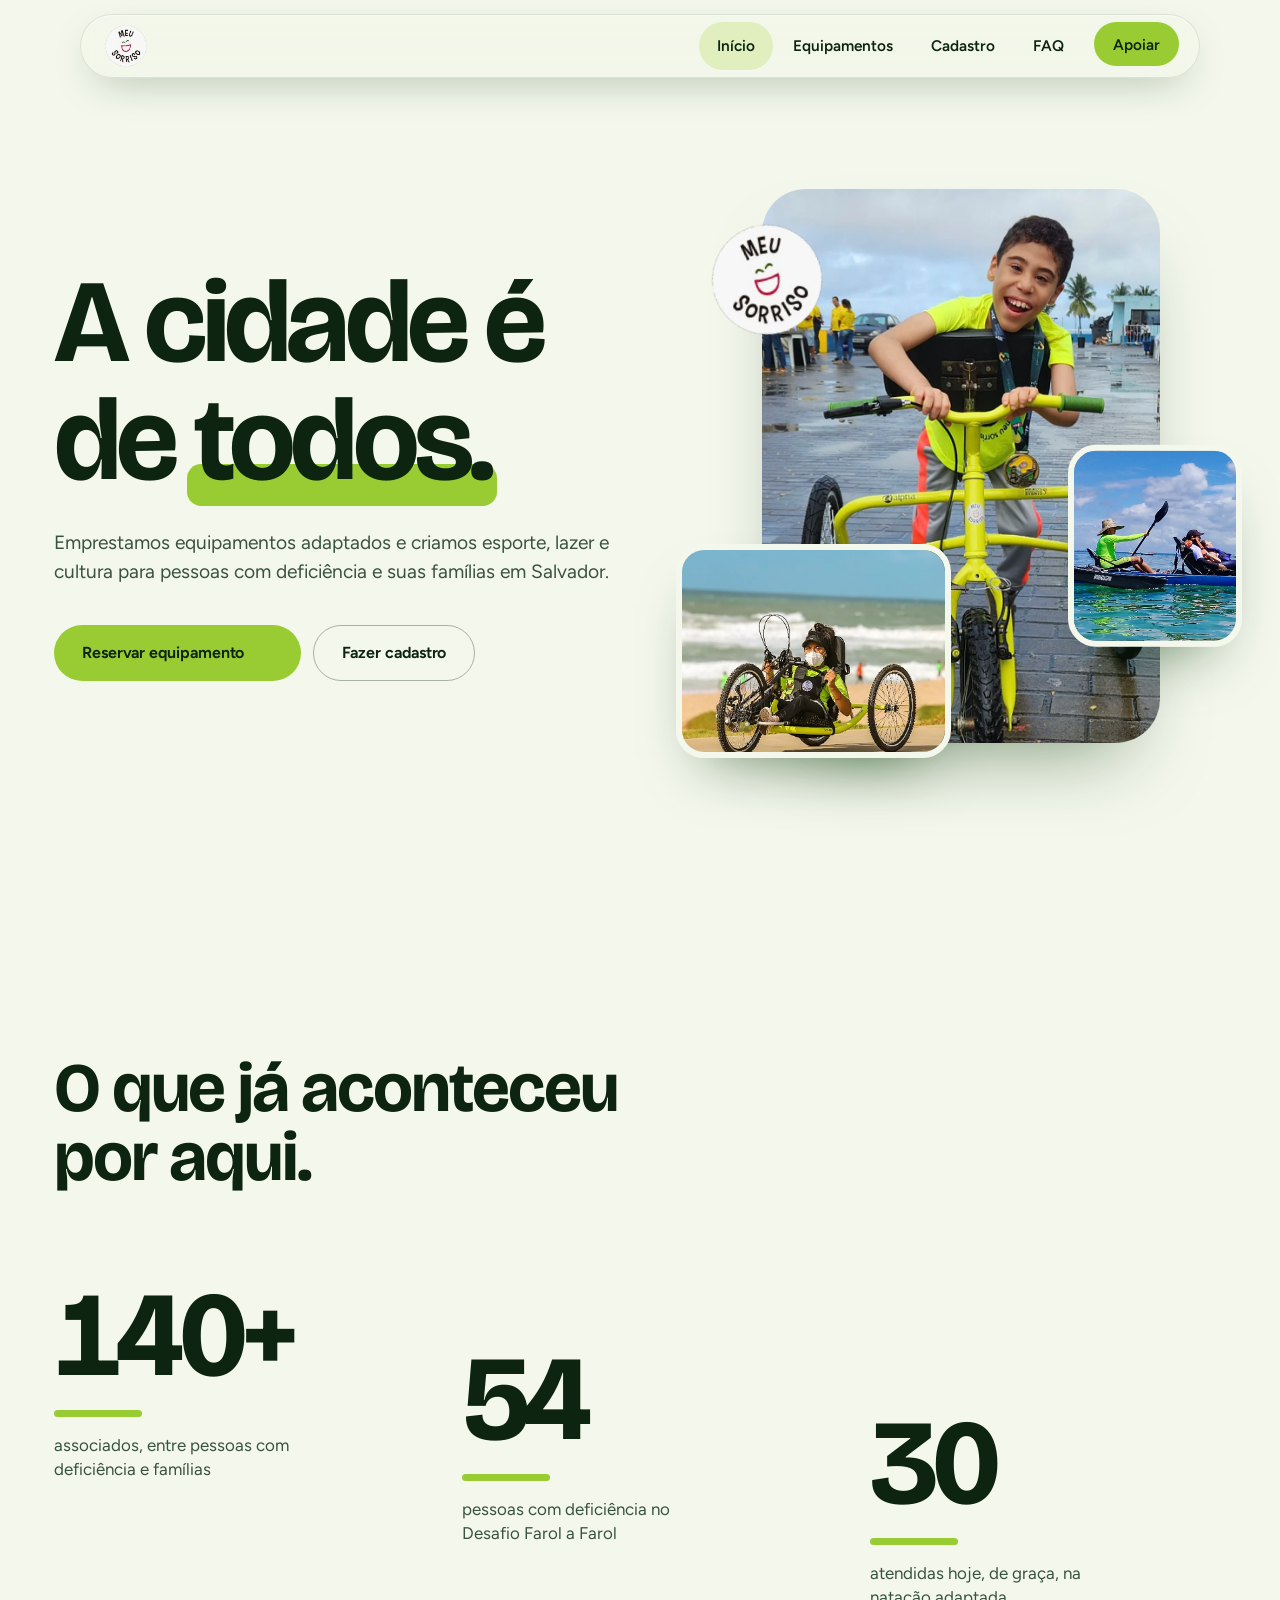
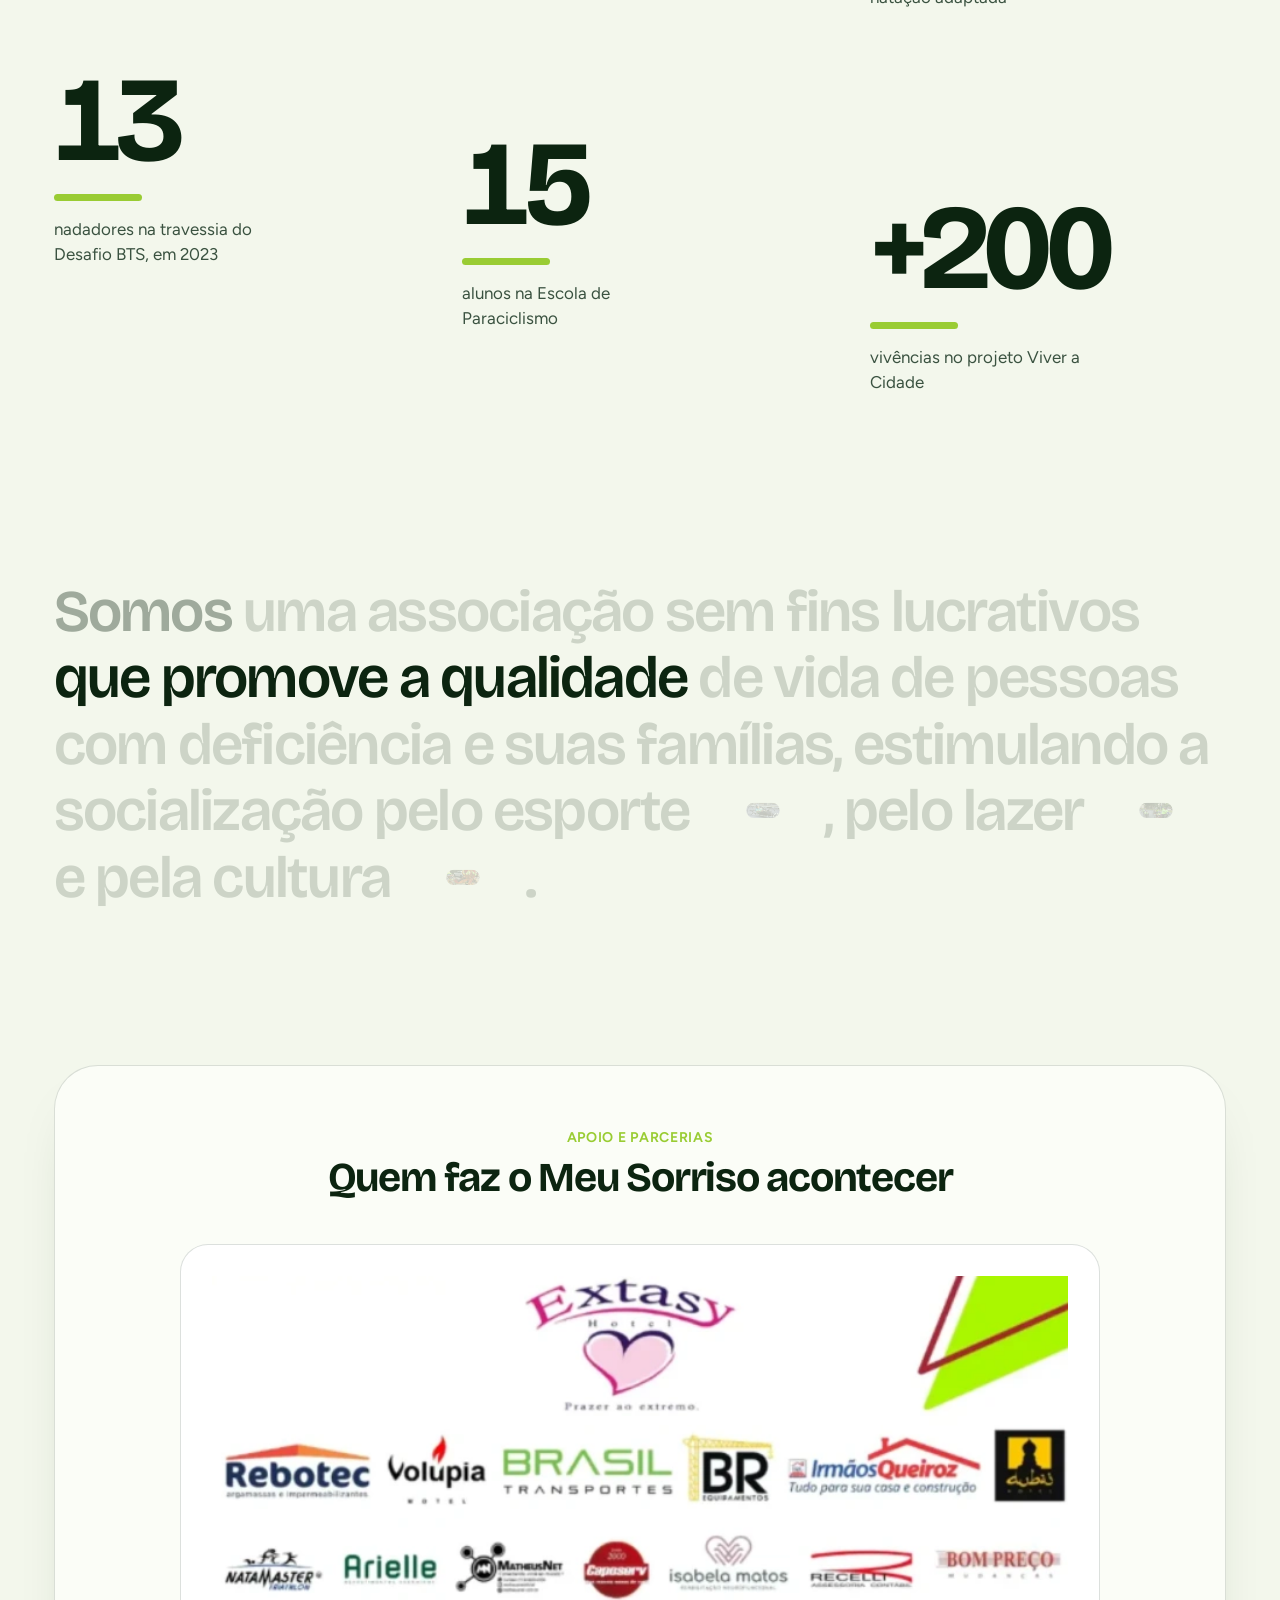
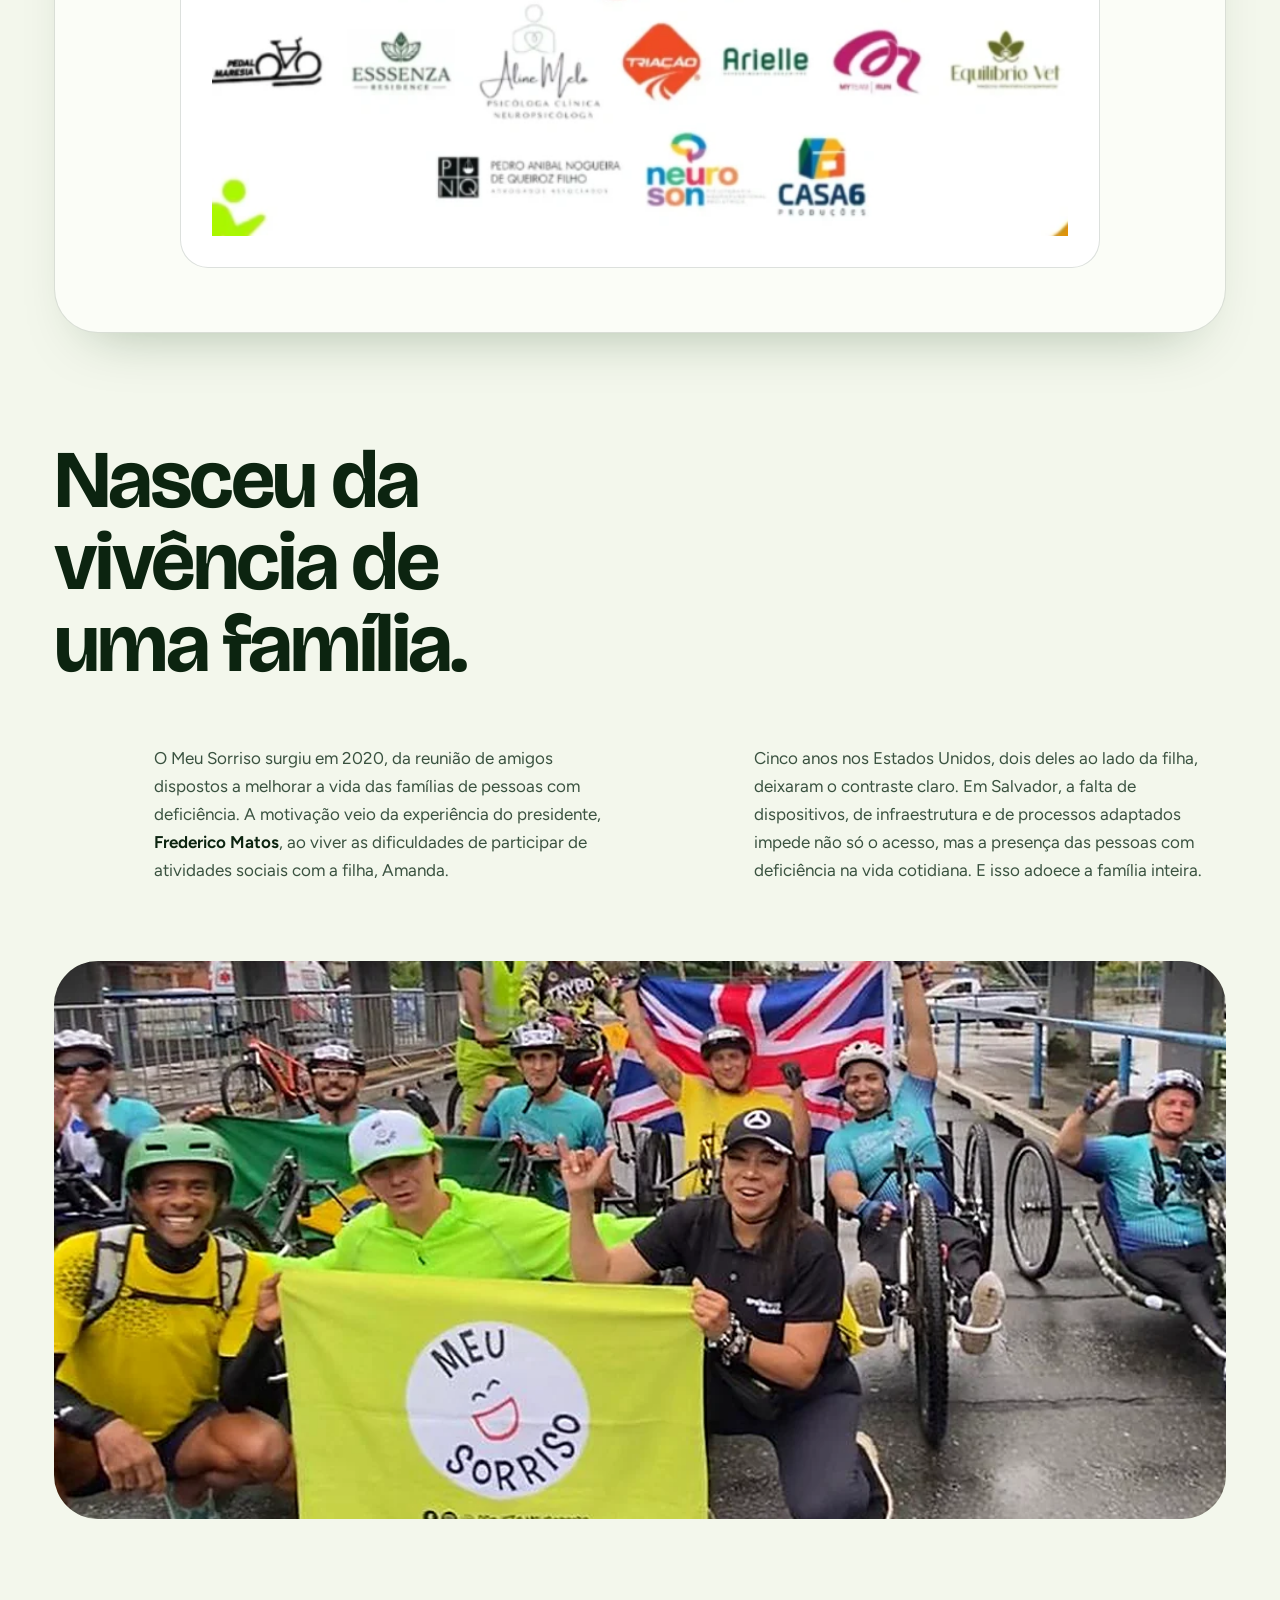
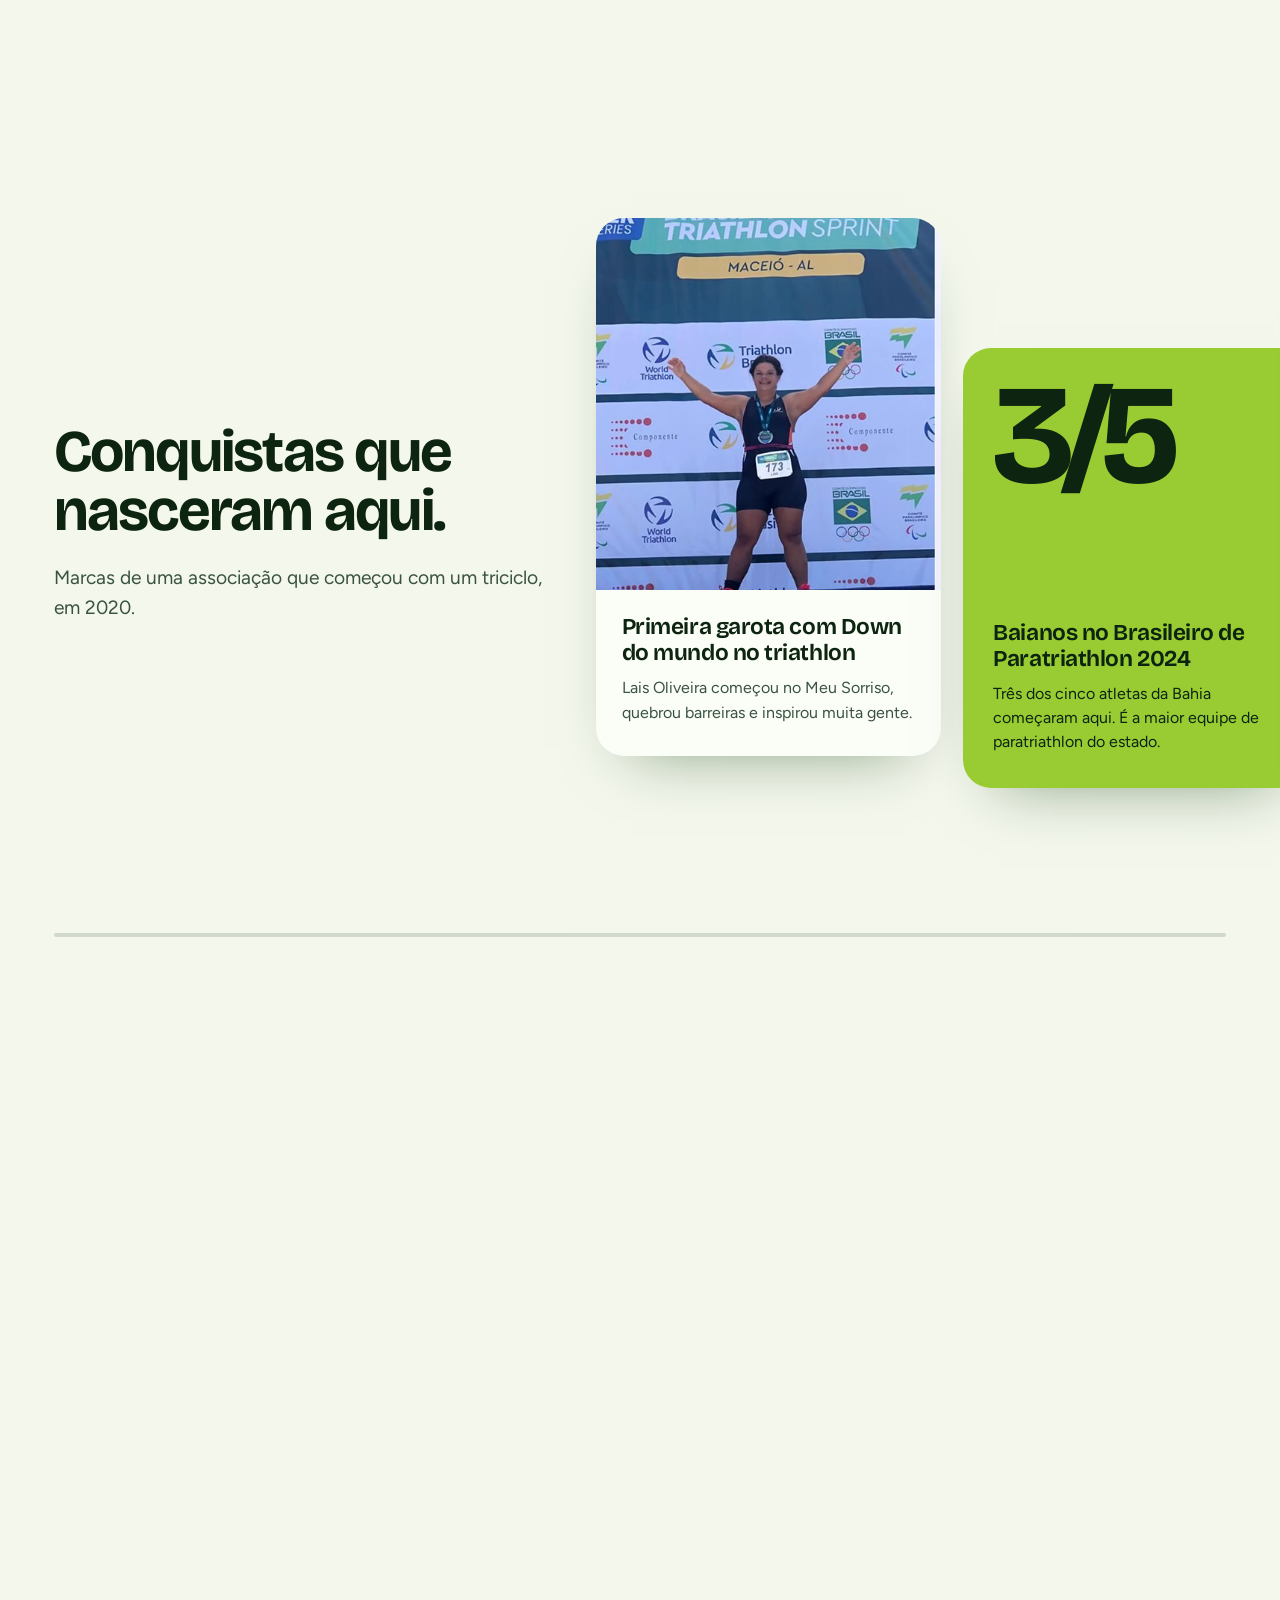
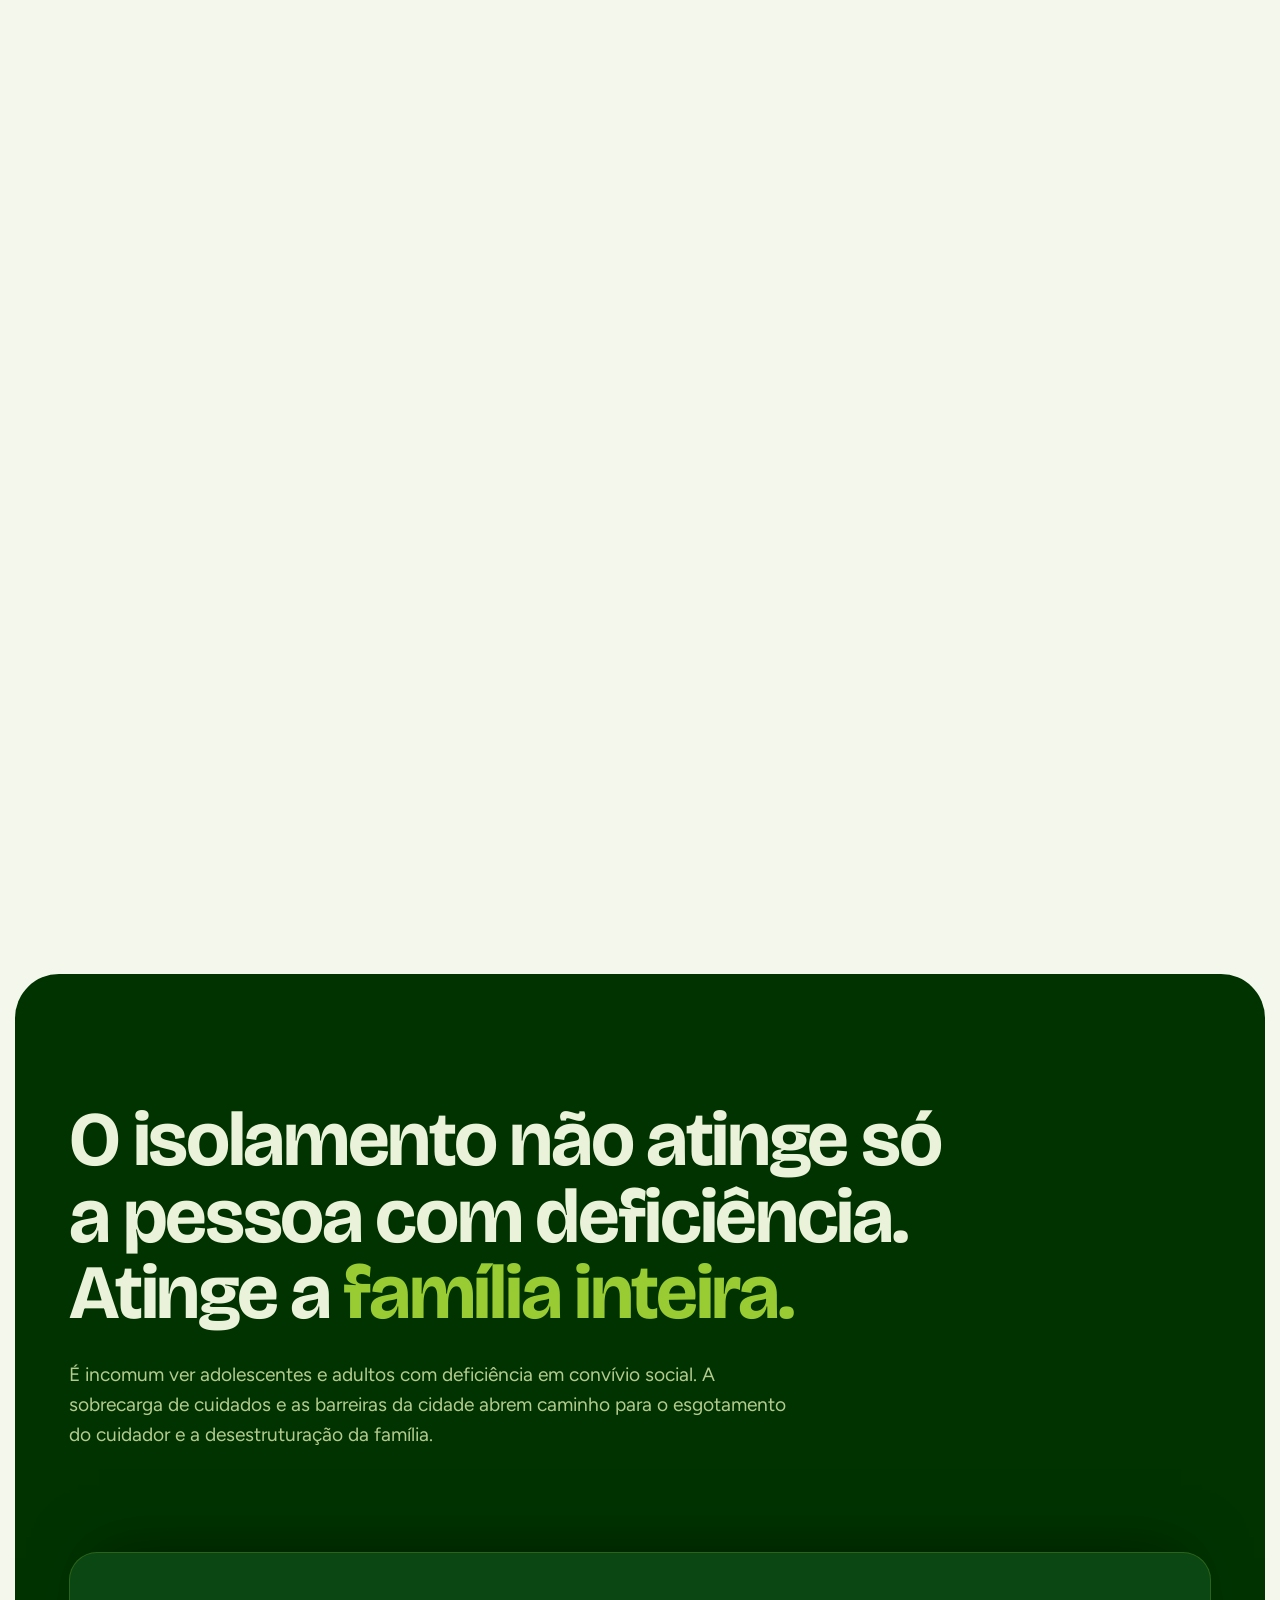
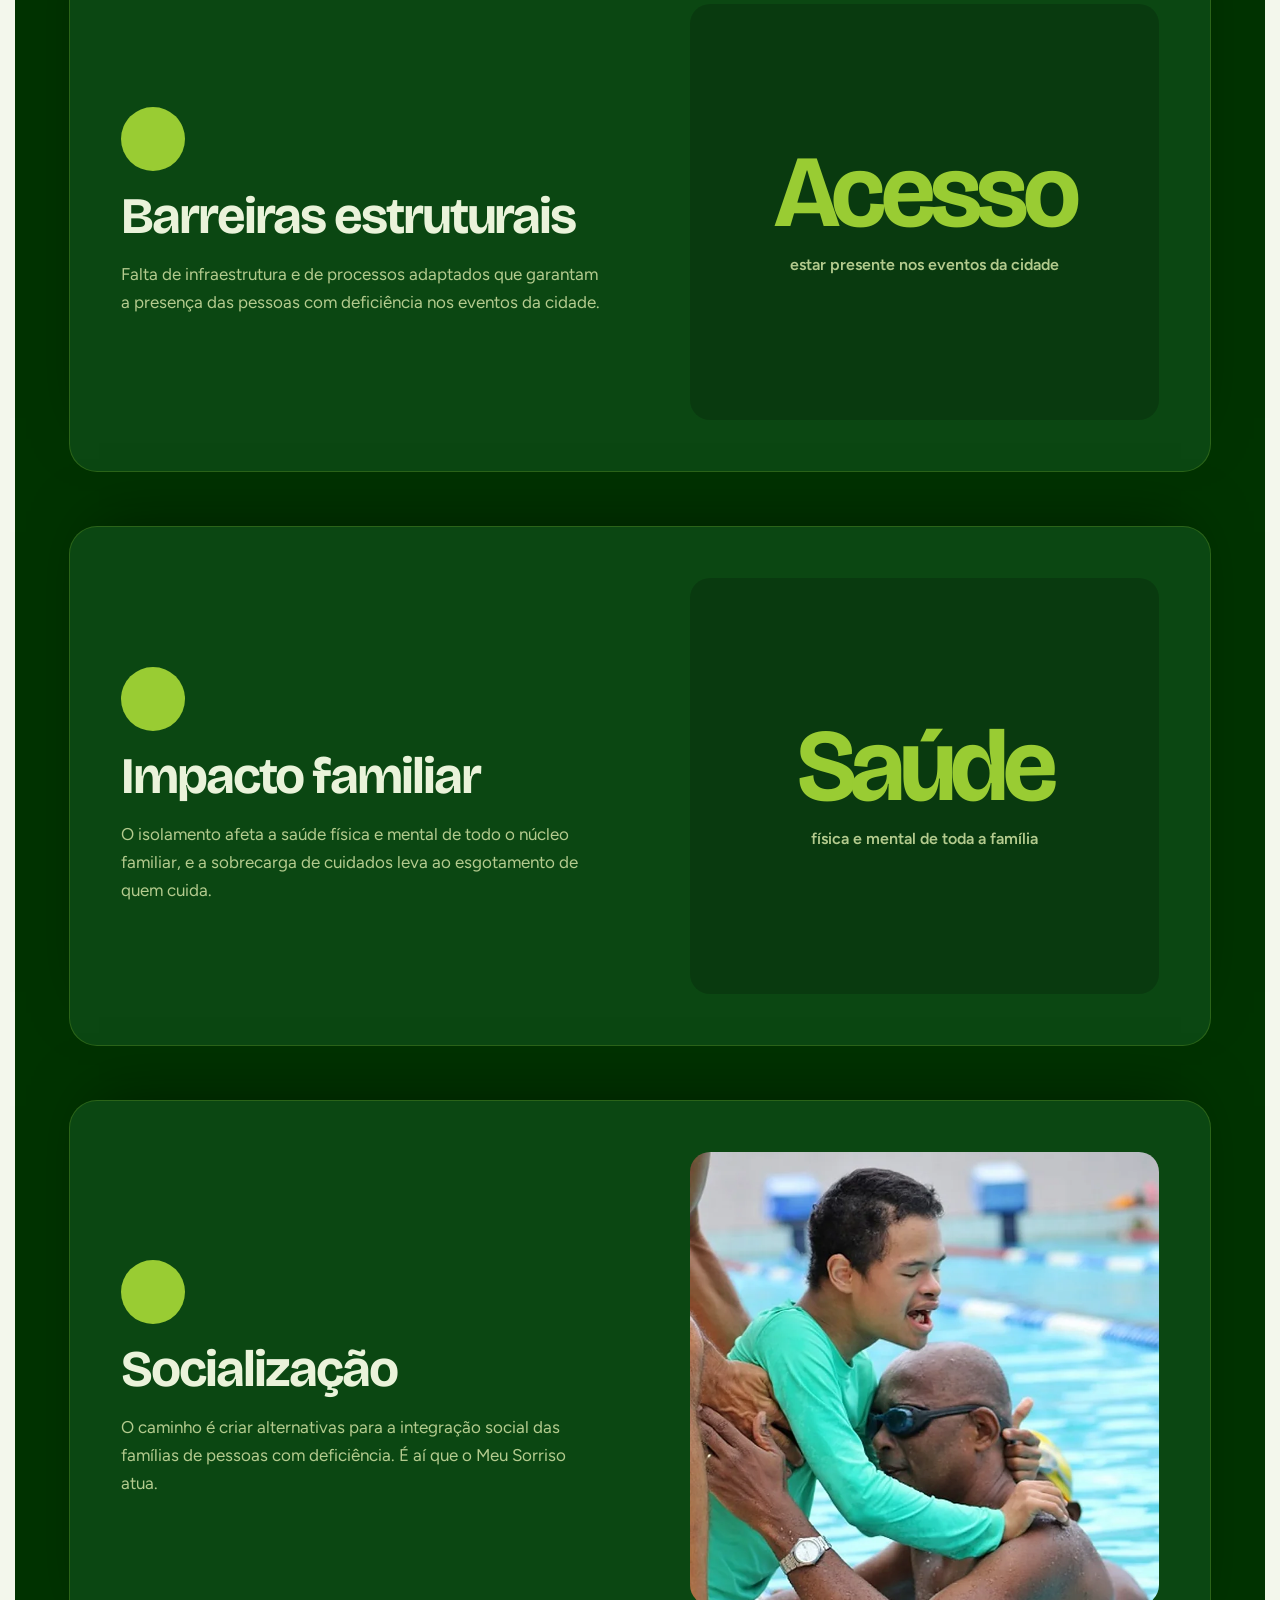
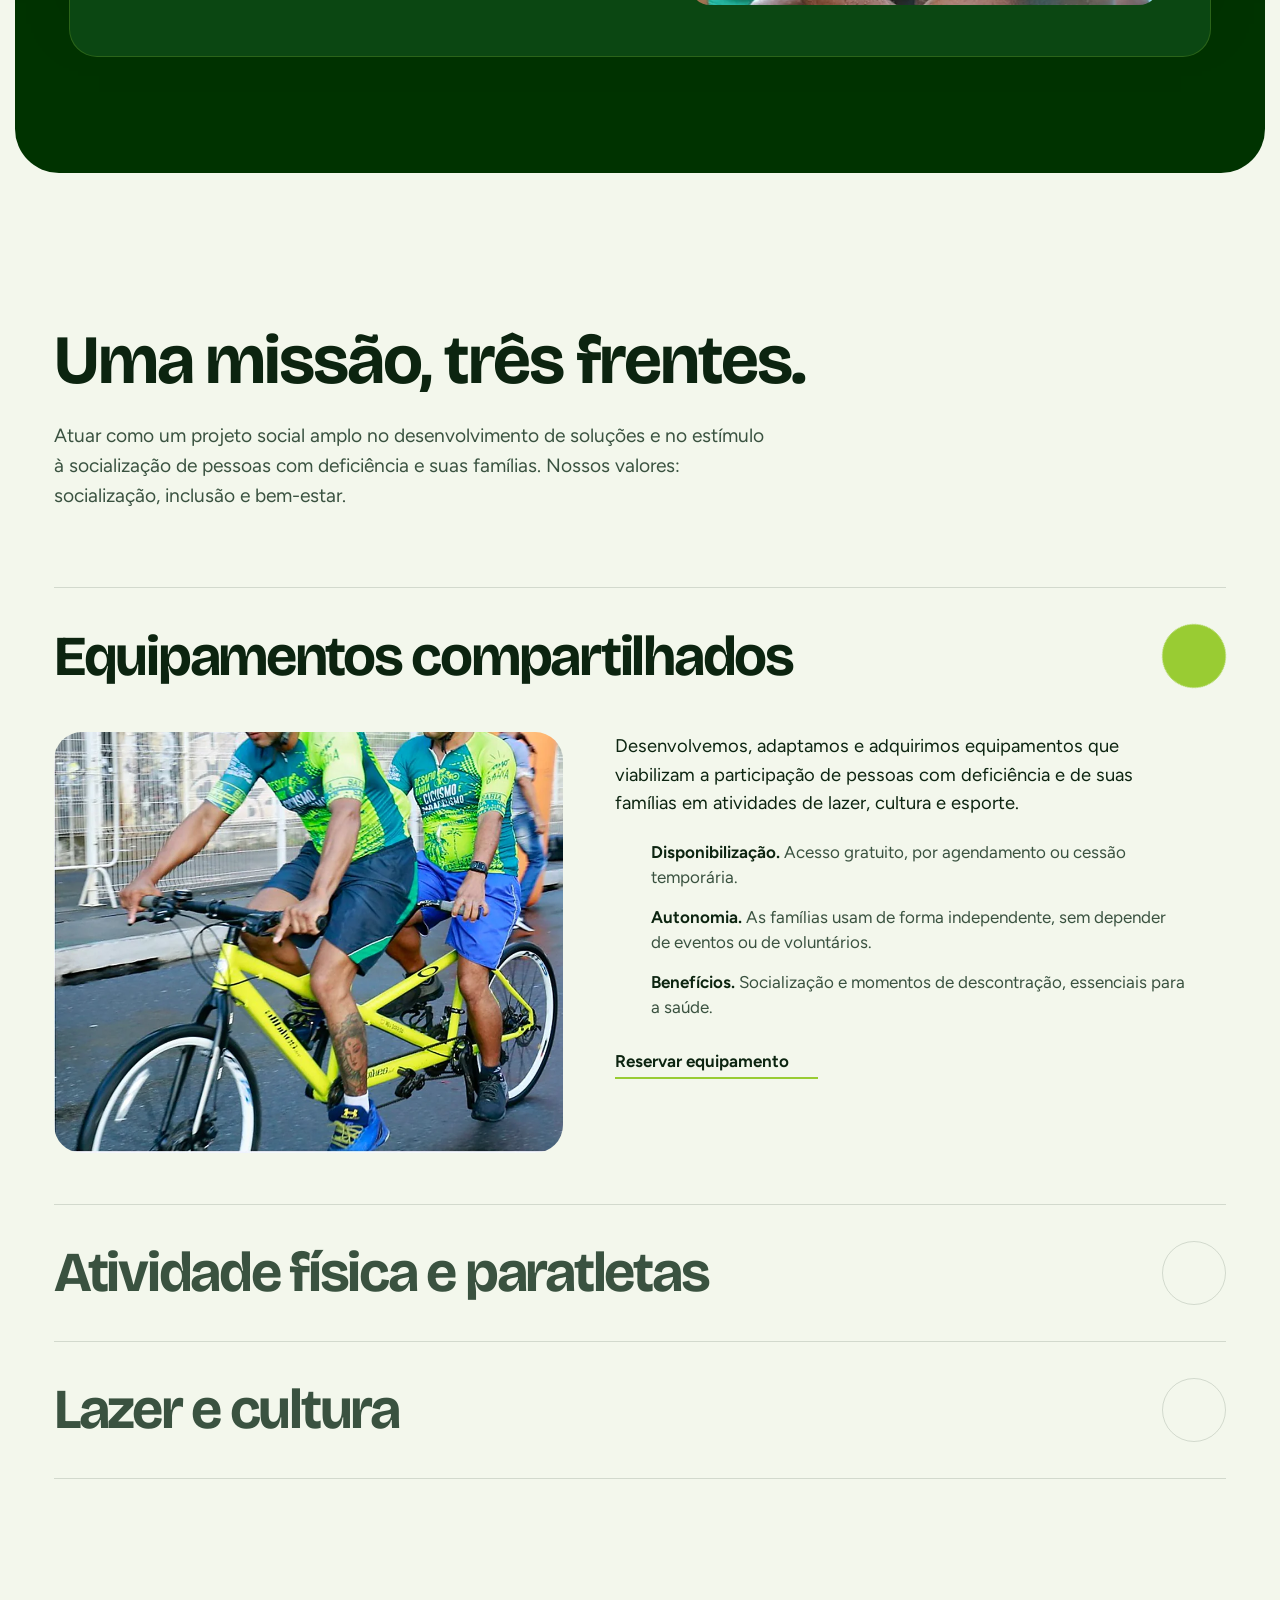
==== commit 391c37f2: "Seção de Apoiadores Criada seção de apoiadores com imagem mais atualizada." ====
--- a/index.html
+++ b/index.html
@@ -104,6 +104,27 @@
   </div>
 </section>
 
+<!-- =============================== APOIADORES =============================== -->
+<section class="supporters" aria-label="Apoiadores e Parceiros">
+  <div class="wrap">
+    <div class="supporters__card" data-reveal>
+      <span class="kicker">Apoio e Parcerias</span>
+      <h2 class="supporters__title">Quem faz o Meu Sorriso acontecer</h2>
+      <figure class="supporters__figure">
+        <img 
+          src="img/apoiadores.webp" 
+          alt="Marcas parceiras e apoiadoras da Associação Meu Sorriso: Extasy, Rebotec, Volupia, Brasil Transportes, BR Equipamentos, Irmãos Queiroz, Dubai Hotel, NataMaster, Arielle, MatheusNet, Caposerv, Isabela Matos, Recelli, Bom Preço, Pedal Maresia, Esssenza, Aline Melo, TriAção, My Team Run, Equilíbrio Vet, PANQ, Neuro Son e Casa 6" 
+          width="1000" 
+          height="680" 
+          loading="lazy" 
+          decoding="async"
+          class="supporters__img"
+        >
+      </figure>
+    </div>
+  </div>
+</section>
+
 <!-- =============================== HISTÓRIA =============================== -->
 <section class="story" aria-labelledby="h-story">
   <div class="wrap">
--- a/css/styles.css
+++ b/css/styles.css
@@ -203,6 +203,54 @@
 .manifesto .w{transition:none}
 .chip{display:inline-block;width:1.9em;height:.86em;border-radius:99px;overflow:hidden;vertical-align:-.1em;margin:0 .1em;background:var(--paper-2)}
 .chip img{width:100%;height:100%;object-fit:cover}
+
+/* ---- seção apoiadores ---- */
+.supporters {
+  padding: 0 0 calc(var(--sec) * 0.7);
+}
+
+.supporters__card {
+  background: var(--surface);
+  border-radius: var(--r-xl);
+  border: 1px solid var(--line);
+  padding: clamp(32px, 5vw, 64px);
+  text-align: center;
+  box-shadow: 0 30px 60px -36px rgb(0 51 0 / 0.35);
+}
+
+.supporters__card .kicker {
+  display: block;
+  margin-bottom: 8px;
+  color: var(--lima);
+  text-transform: uppercase;
+  letter-spacing: 0.05em;
+  font-size: 0.88rem;
+}
+
+.supporters__title {
+  font: 700 clamp(1.8rem, 3.2vw, 2.8rem)/1.1 var(--display);
+  letter-spacing: -0.03em;
+  margin-bottom: clamp(24px, 4vw, 44px);
+  color: var(--ink);
+}
+
+.supporters__figure {
+  max-width: 920px;
+  margin-inline: auto;
+  border-radius: var(--r-lg);
+  overflow: hidden;
+  background: #ffffff;
+  padding: clamp(16px, 3vw, 32px);
+  box-shadow: inset 0 0 0 1px var(--line);
+}
+
+.supporters__img {
+  width: 100%;
+  height: auto;
+  object-fit: contain;
+  display: block;
+  margin-inline: auto;
+}
 
 /* ---- história ---- */
 .story{padding:0 0 var(--sec)}
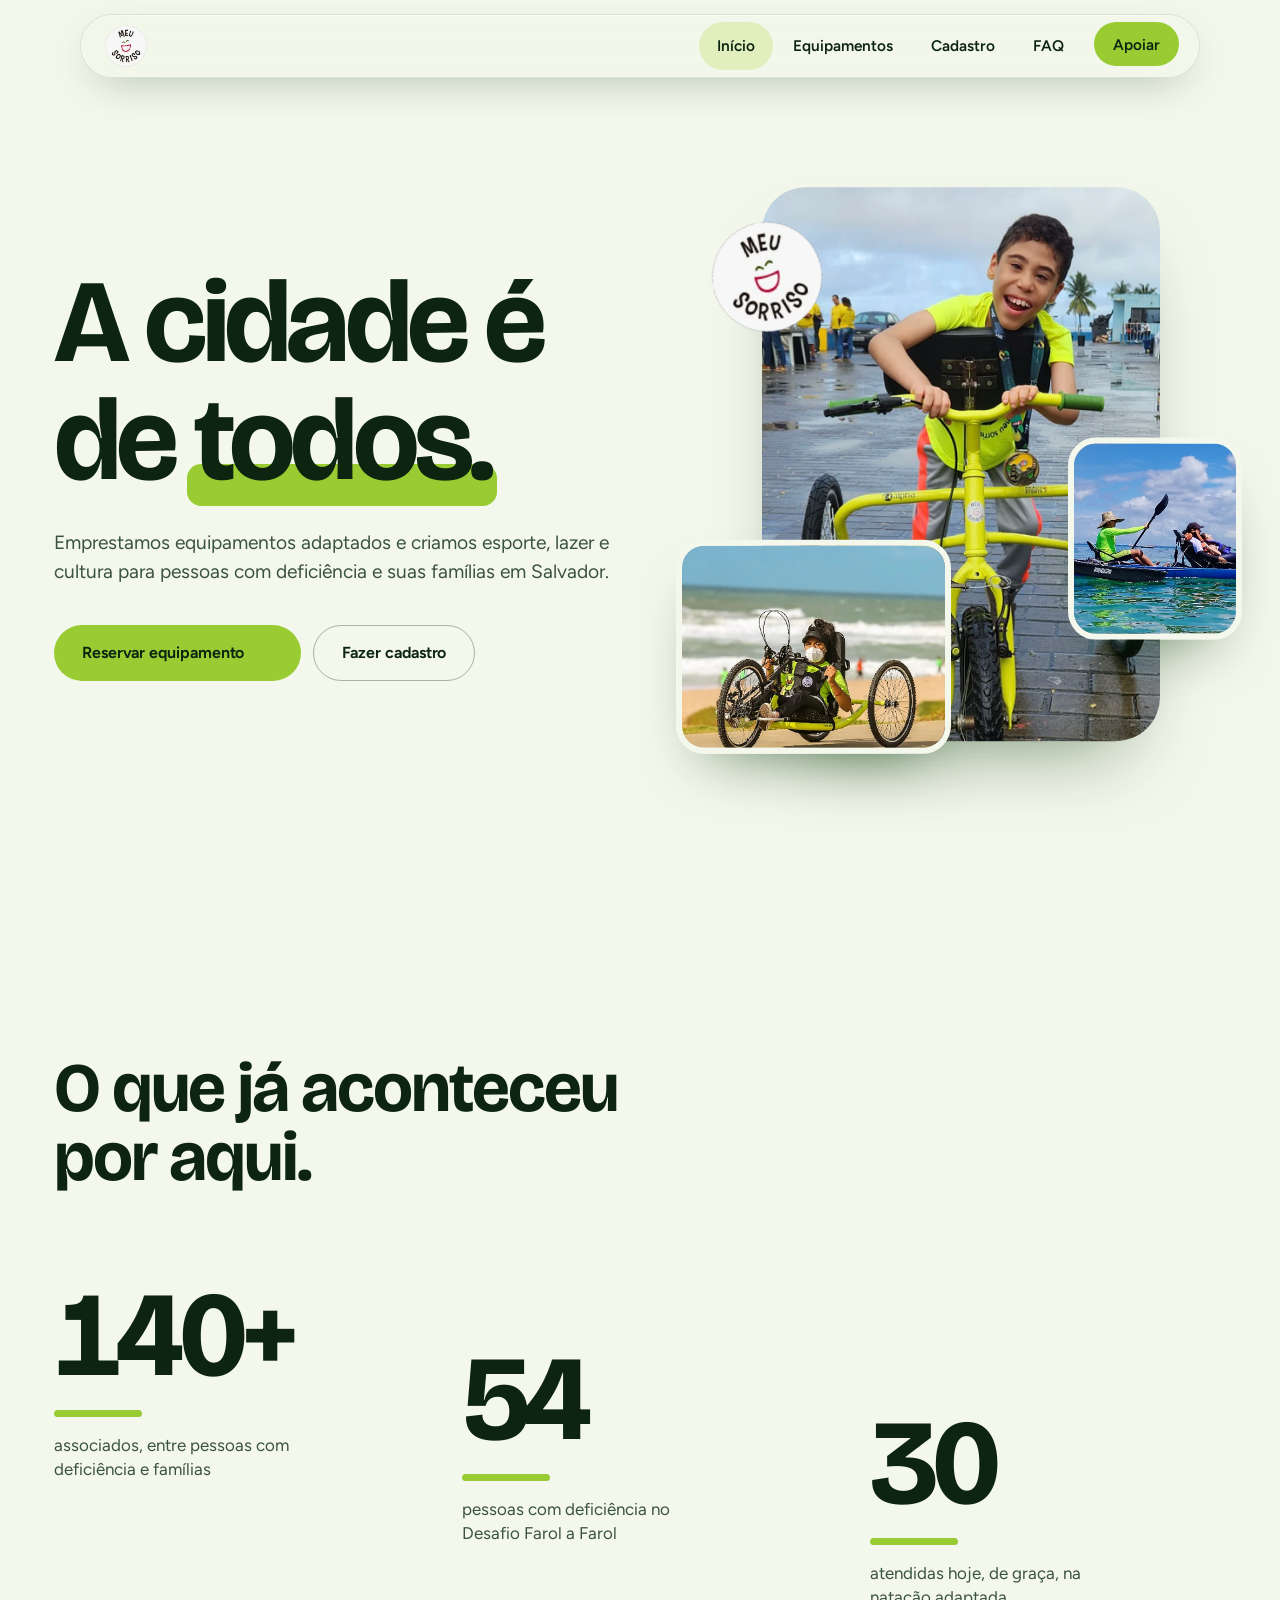
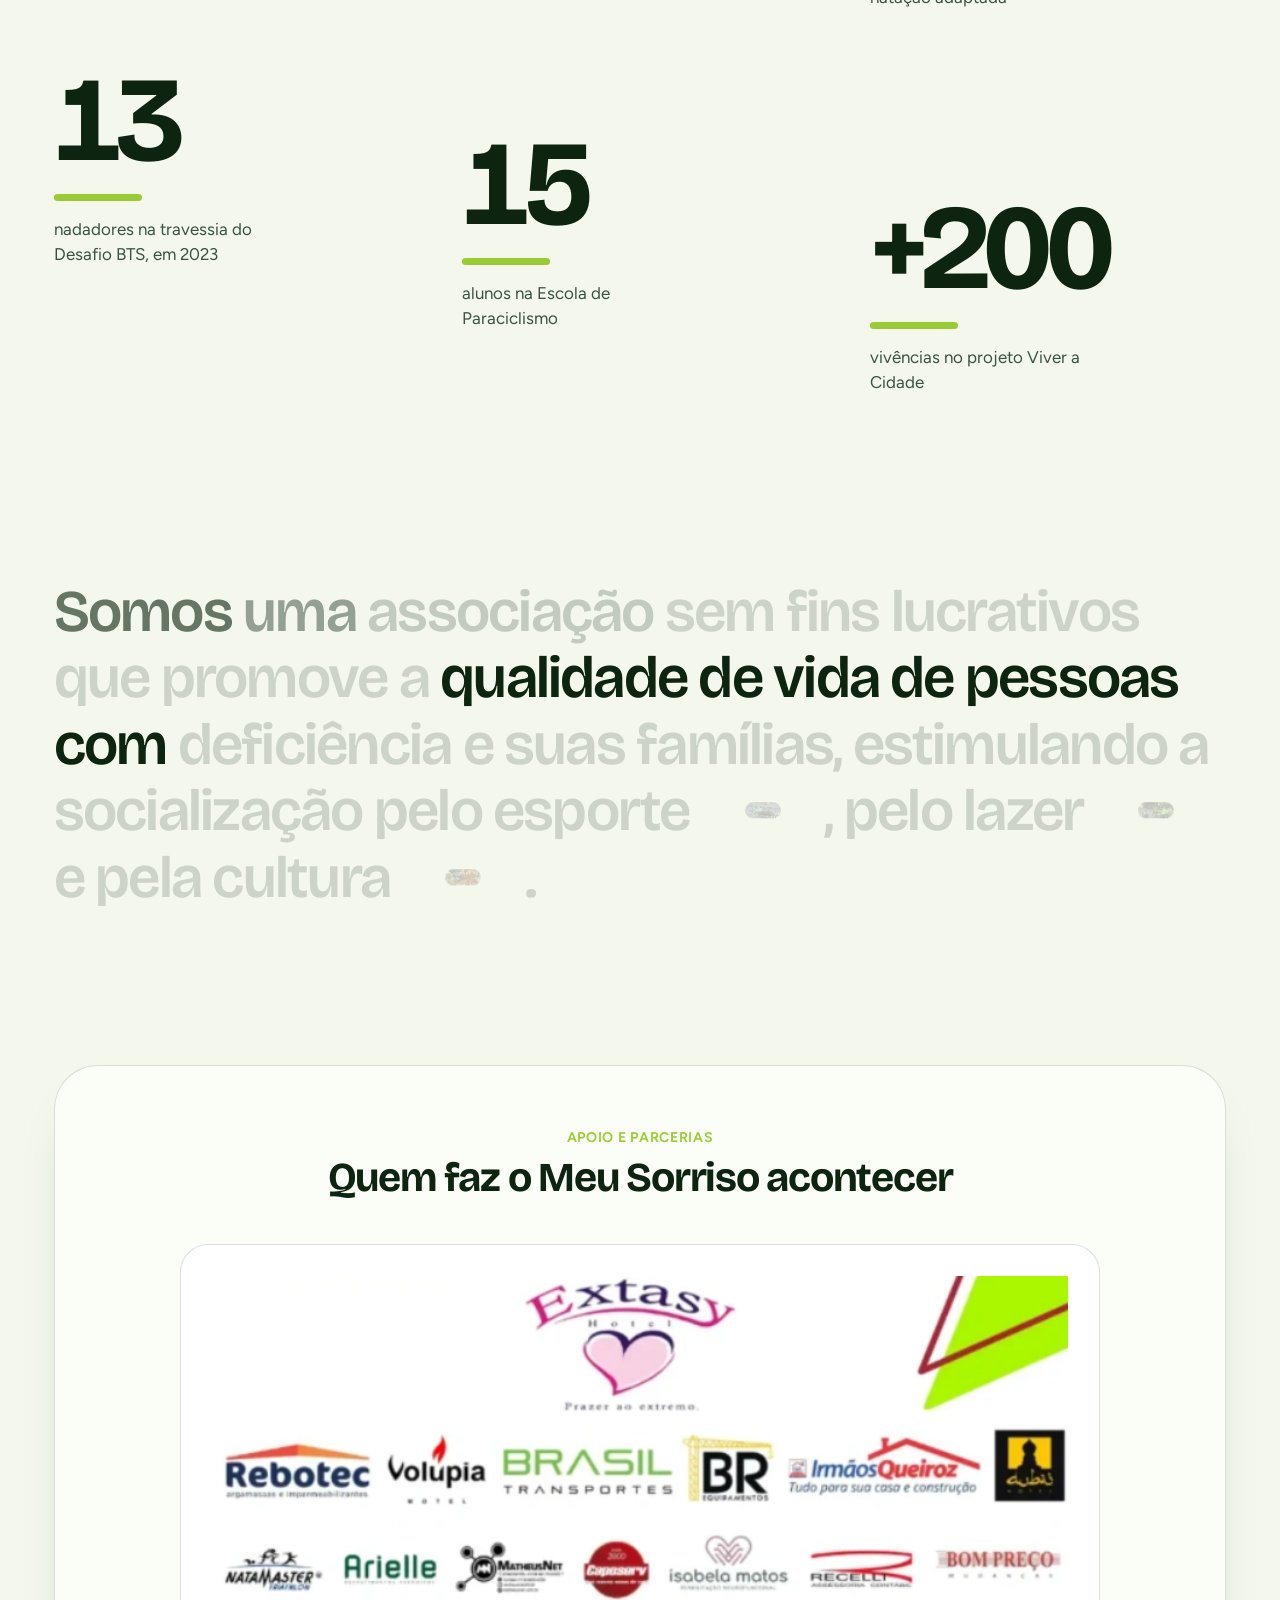
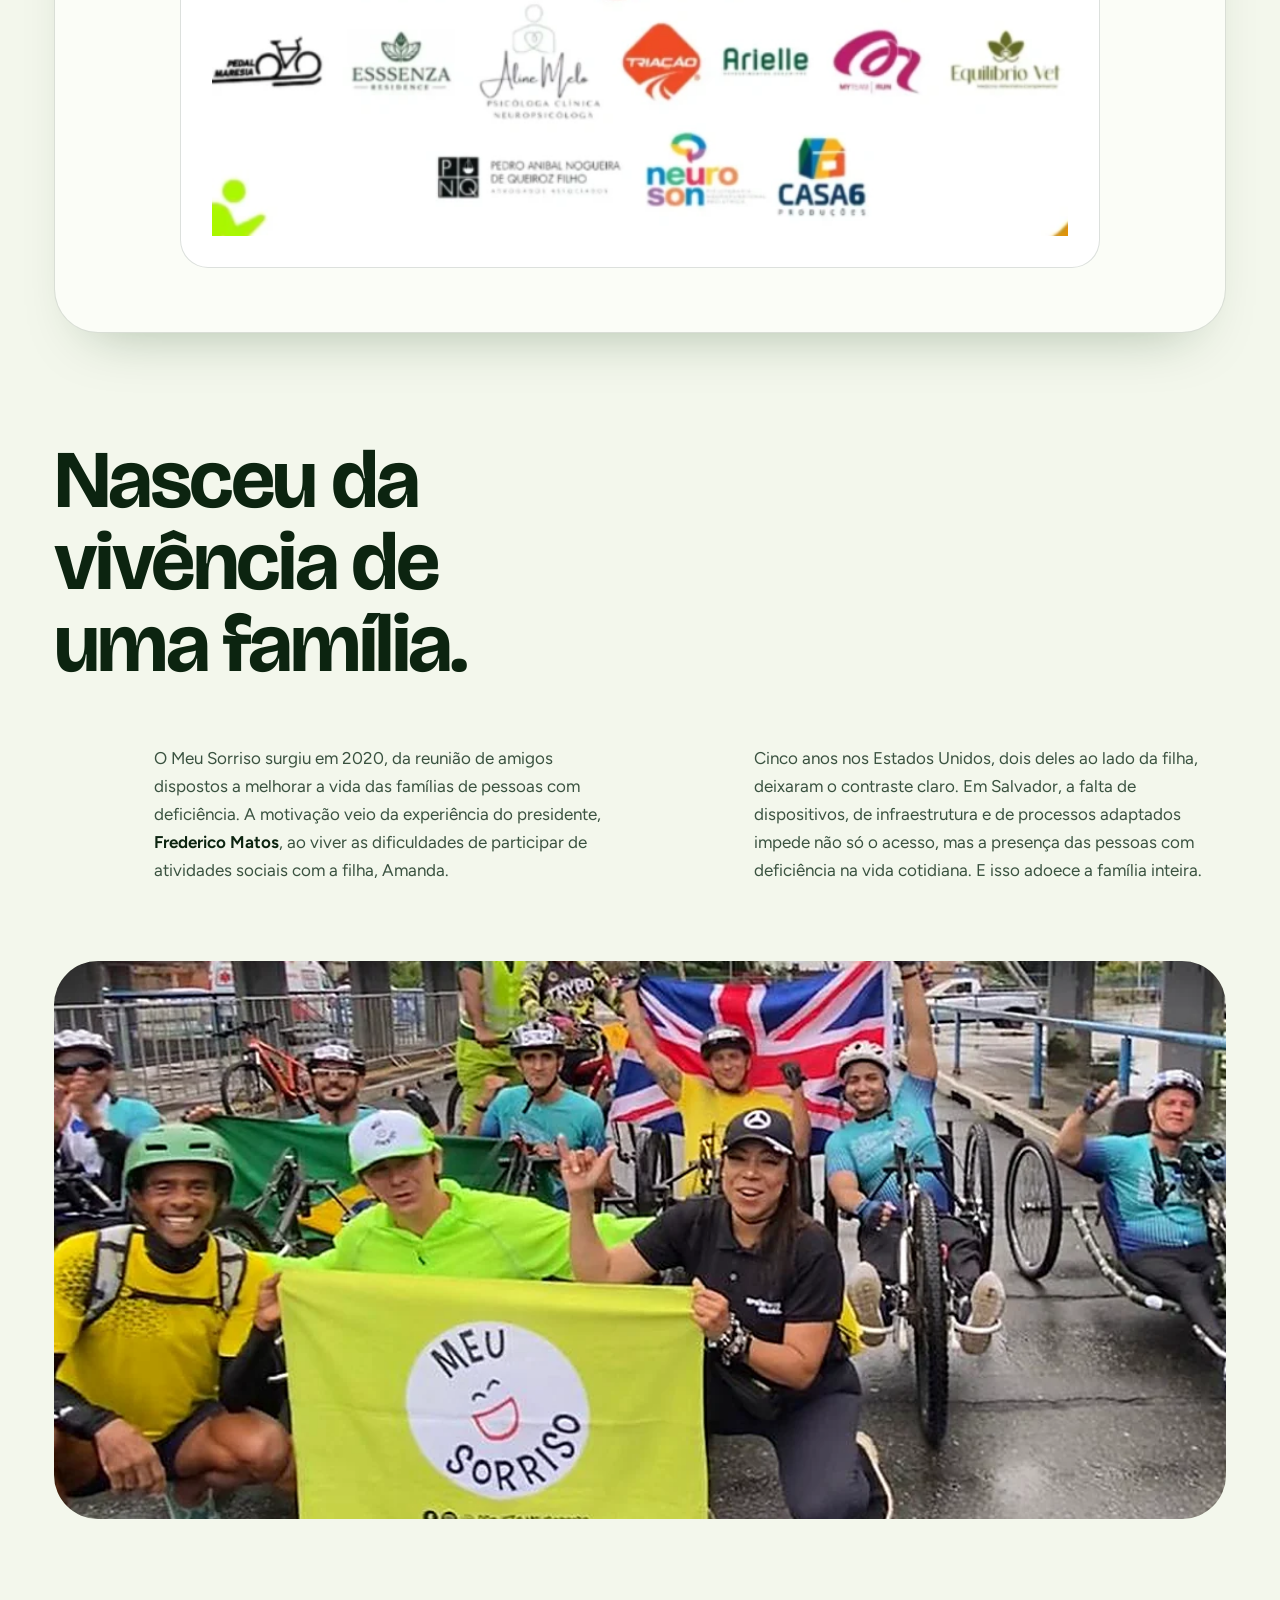
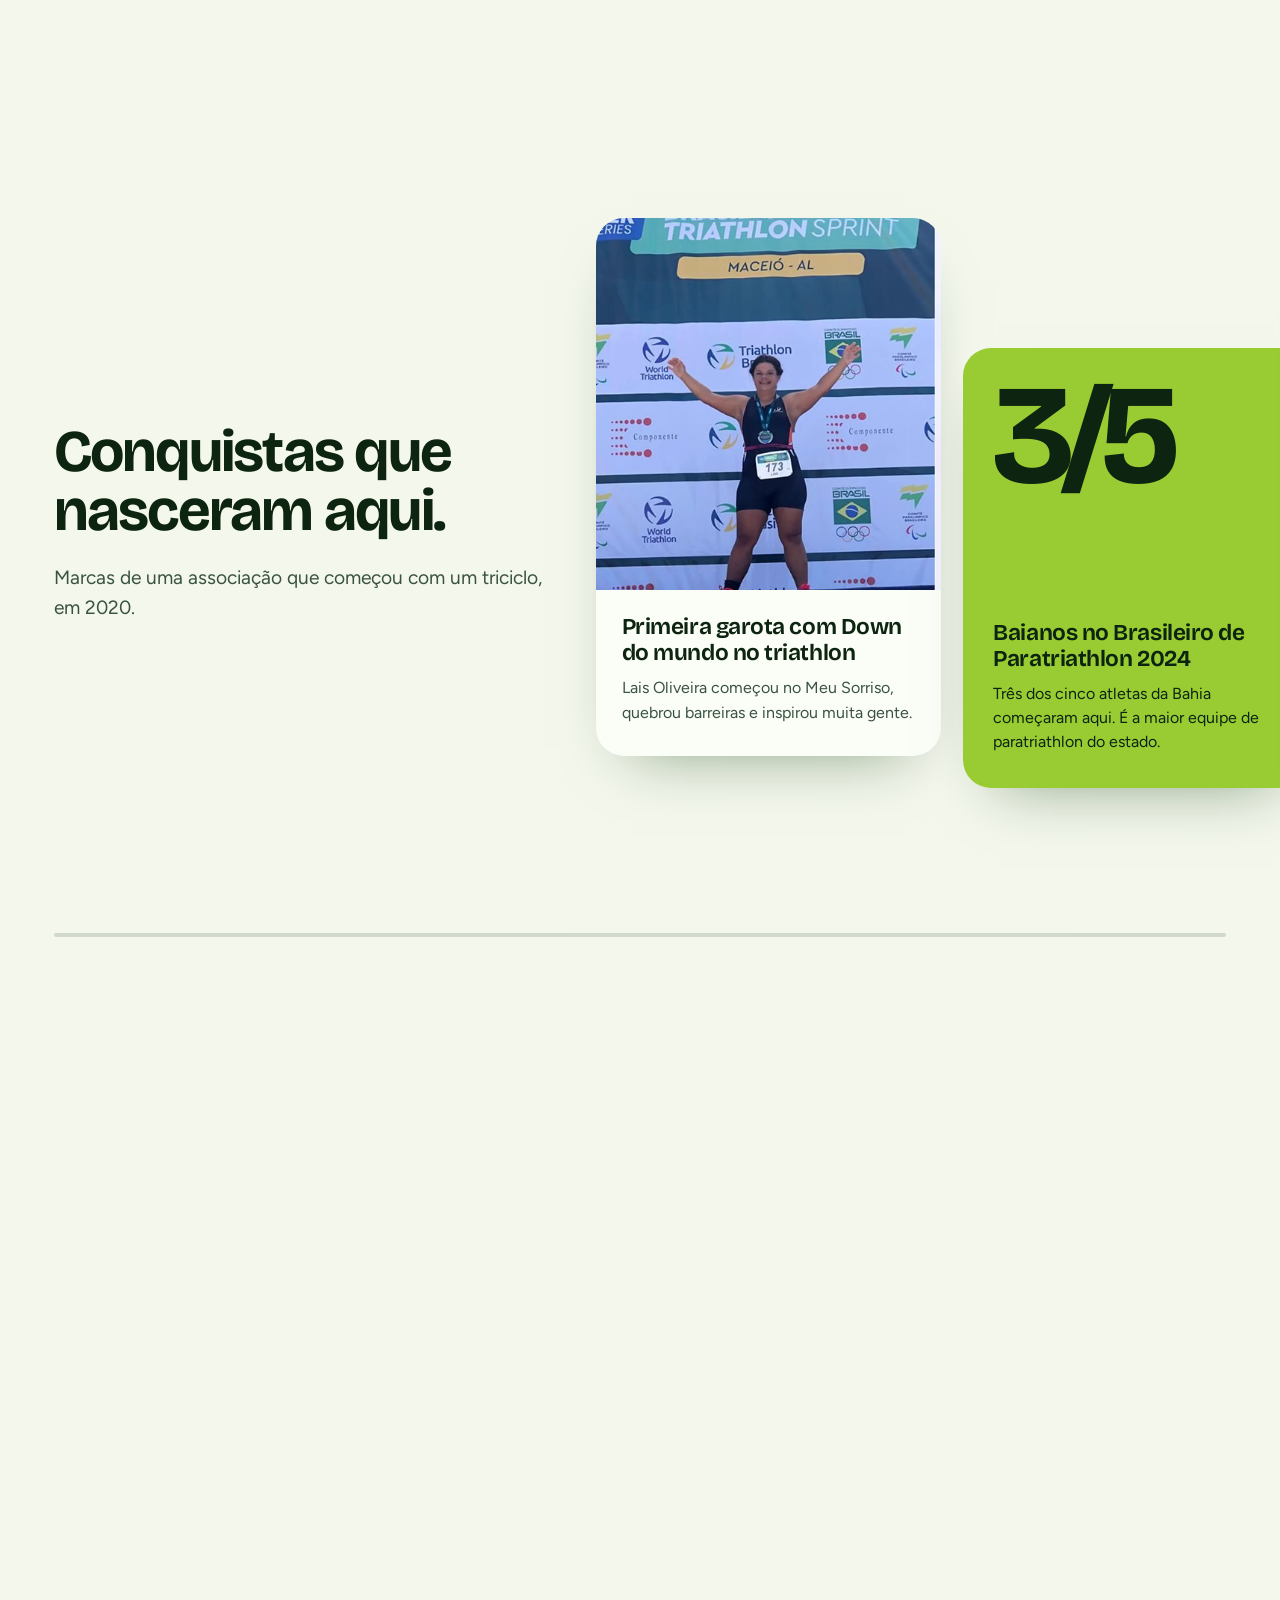
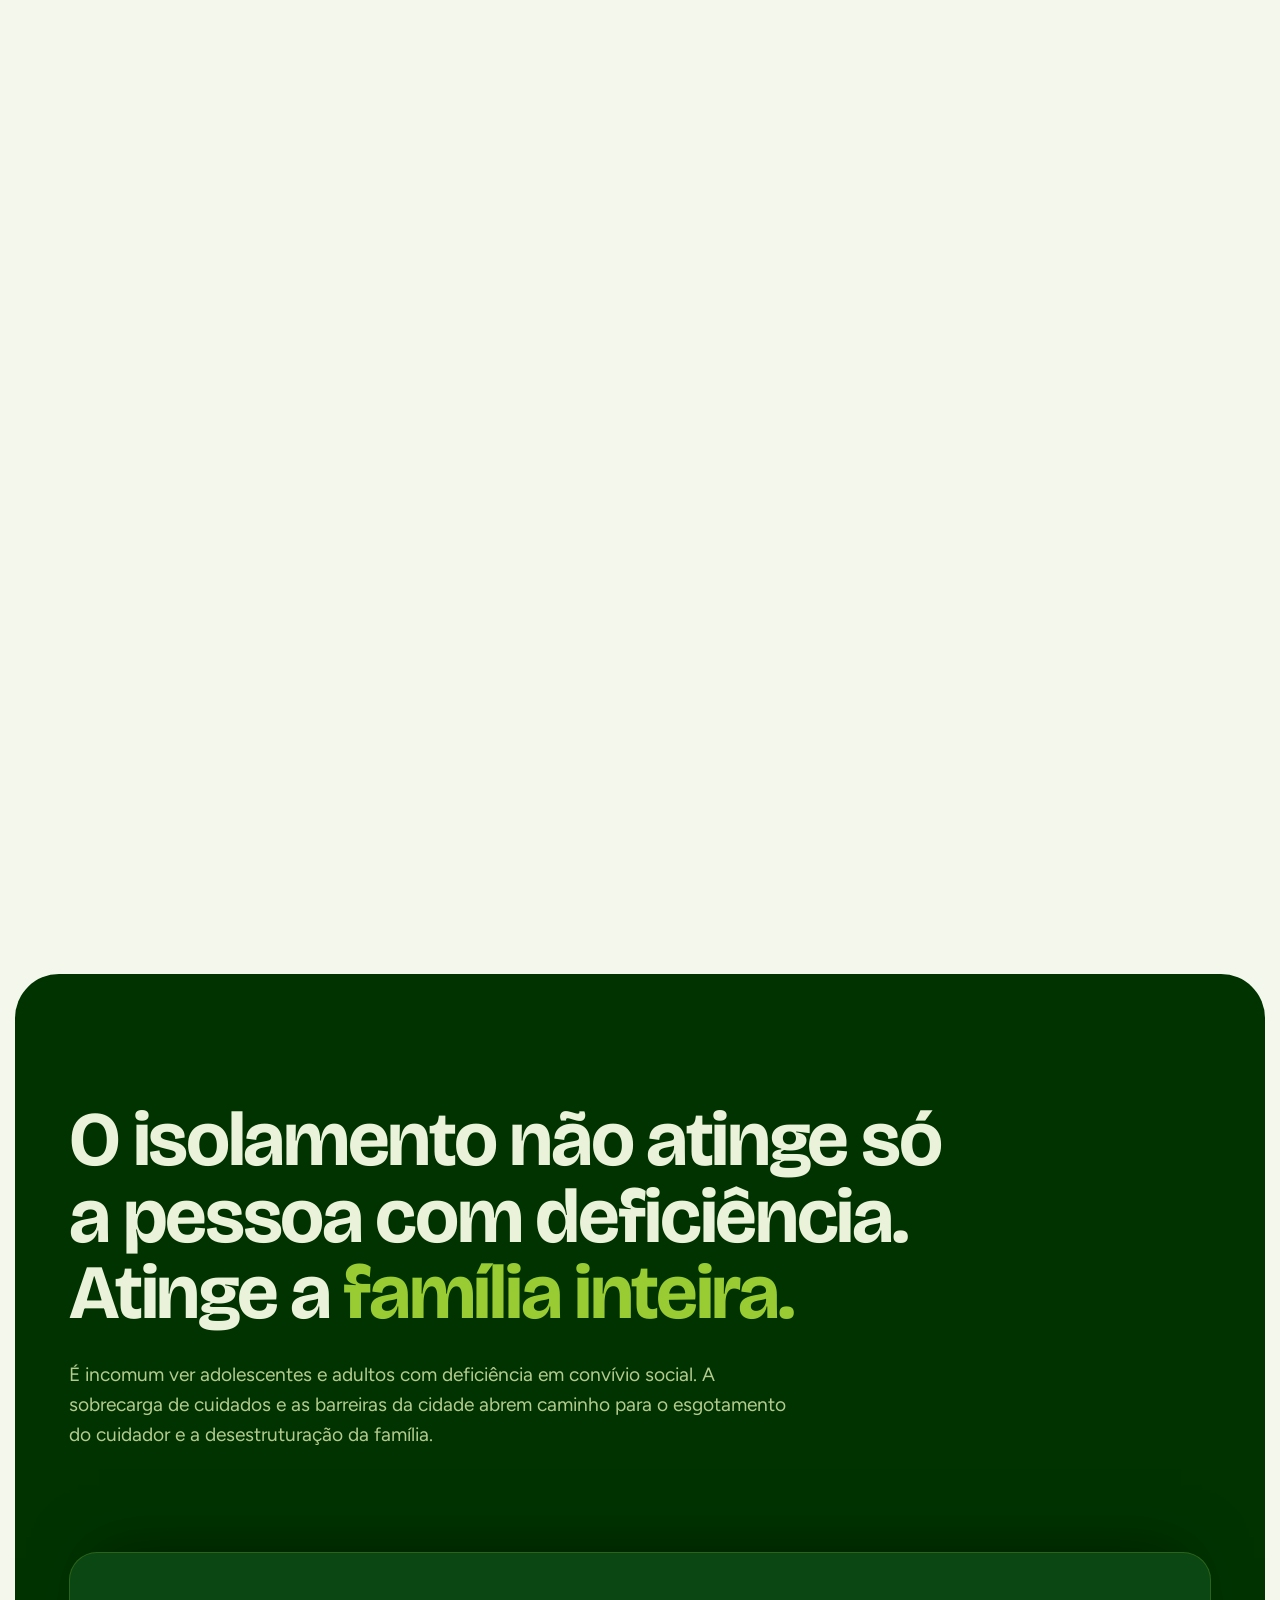
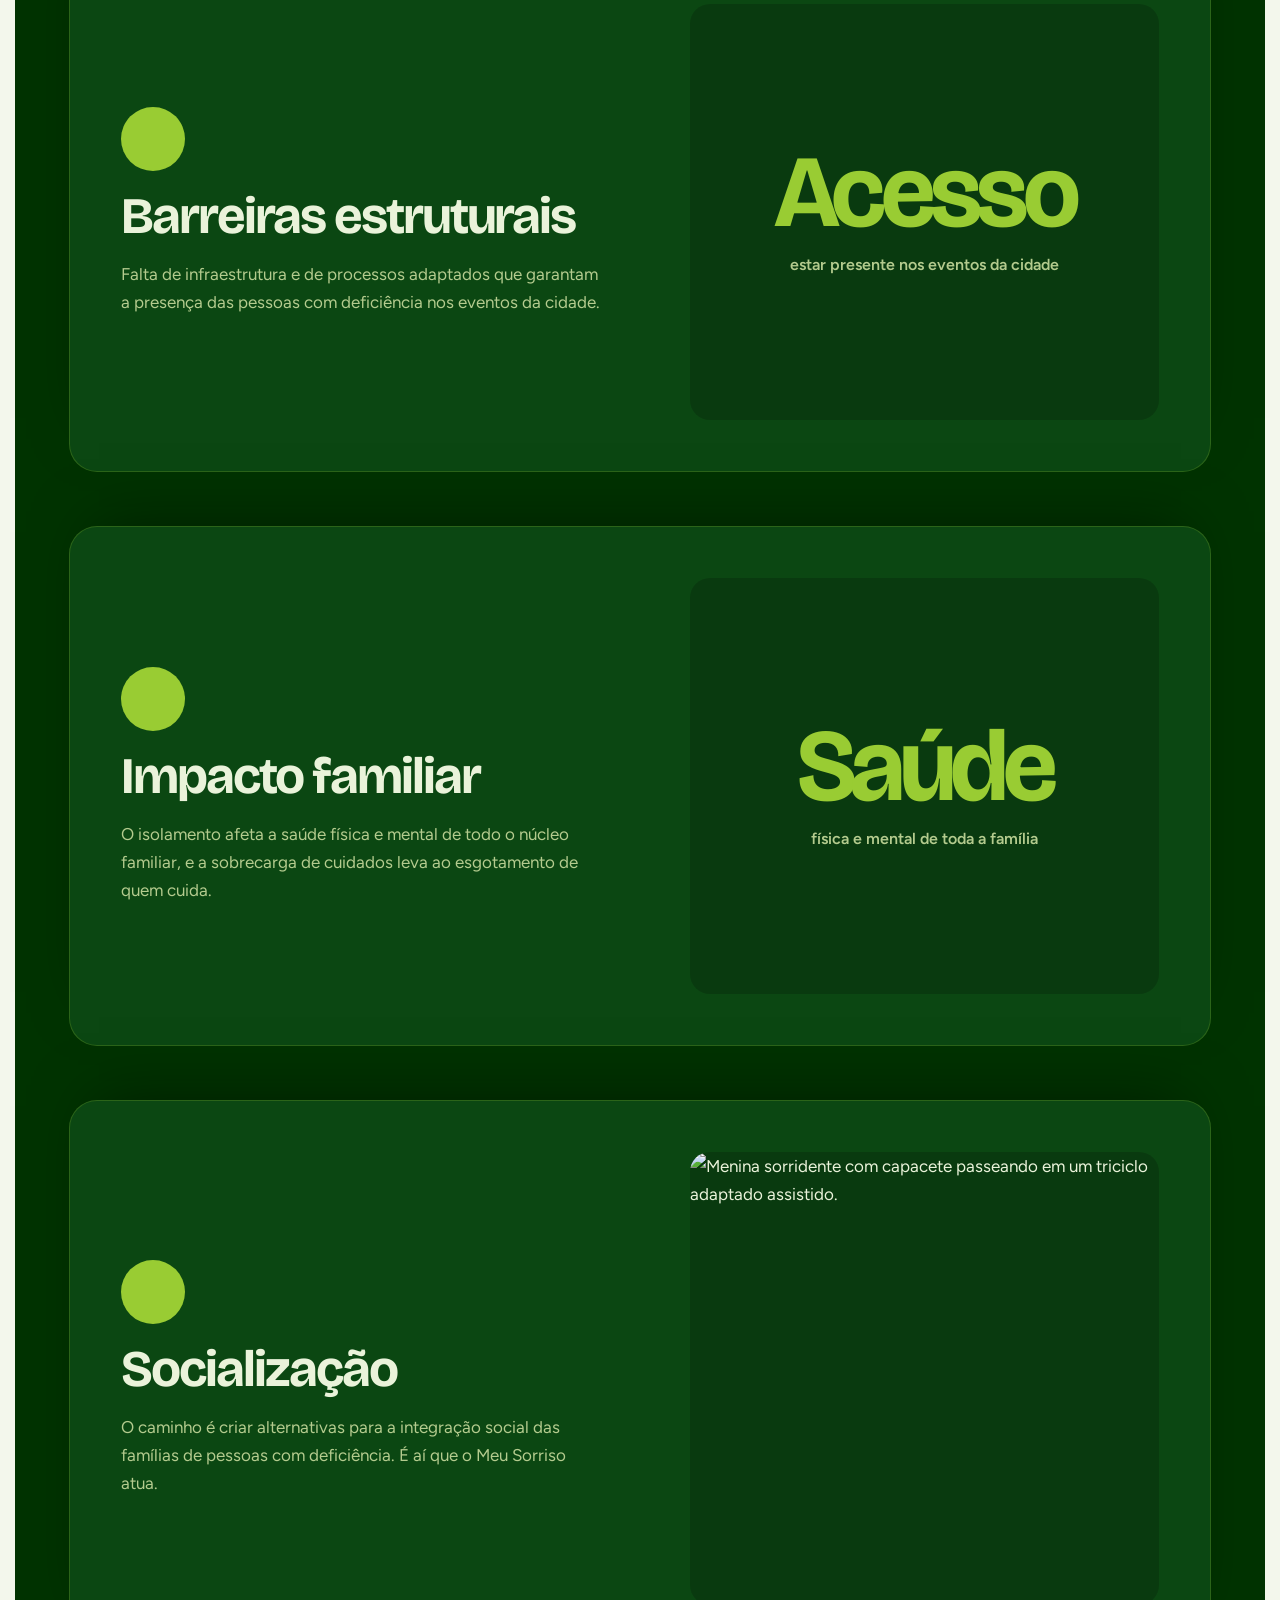
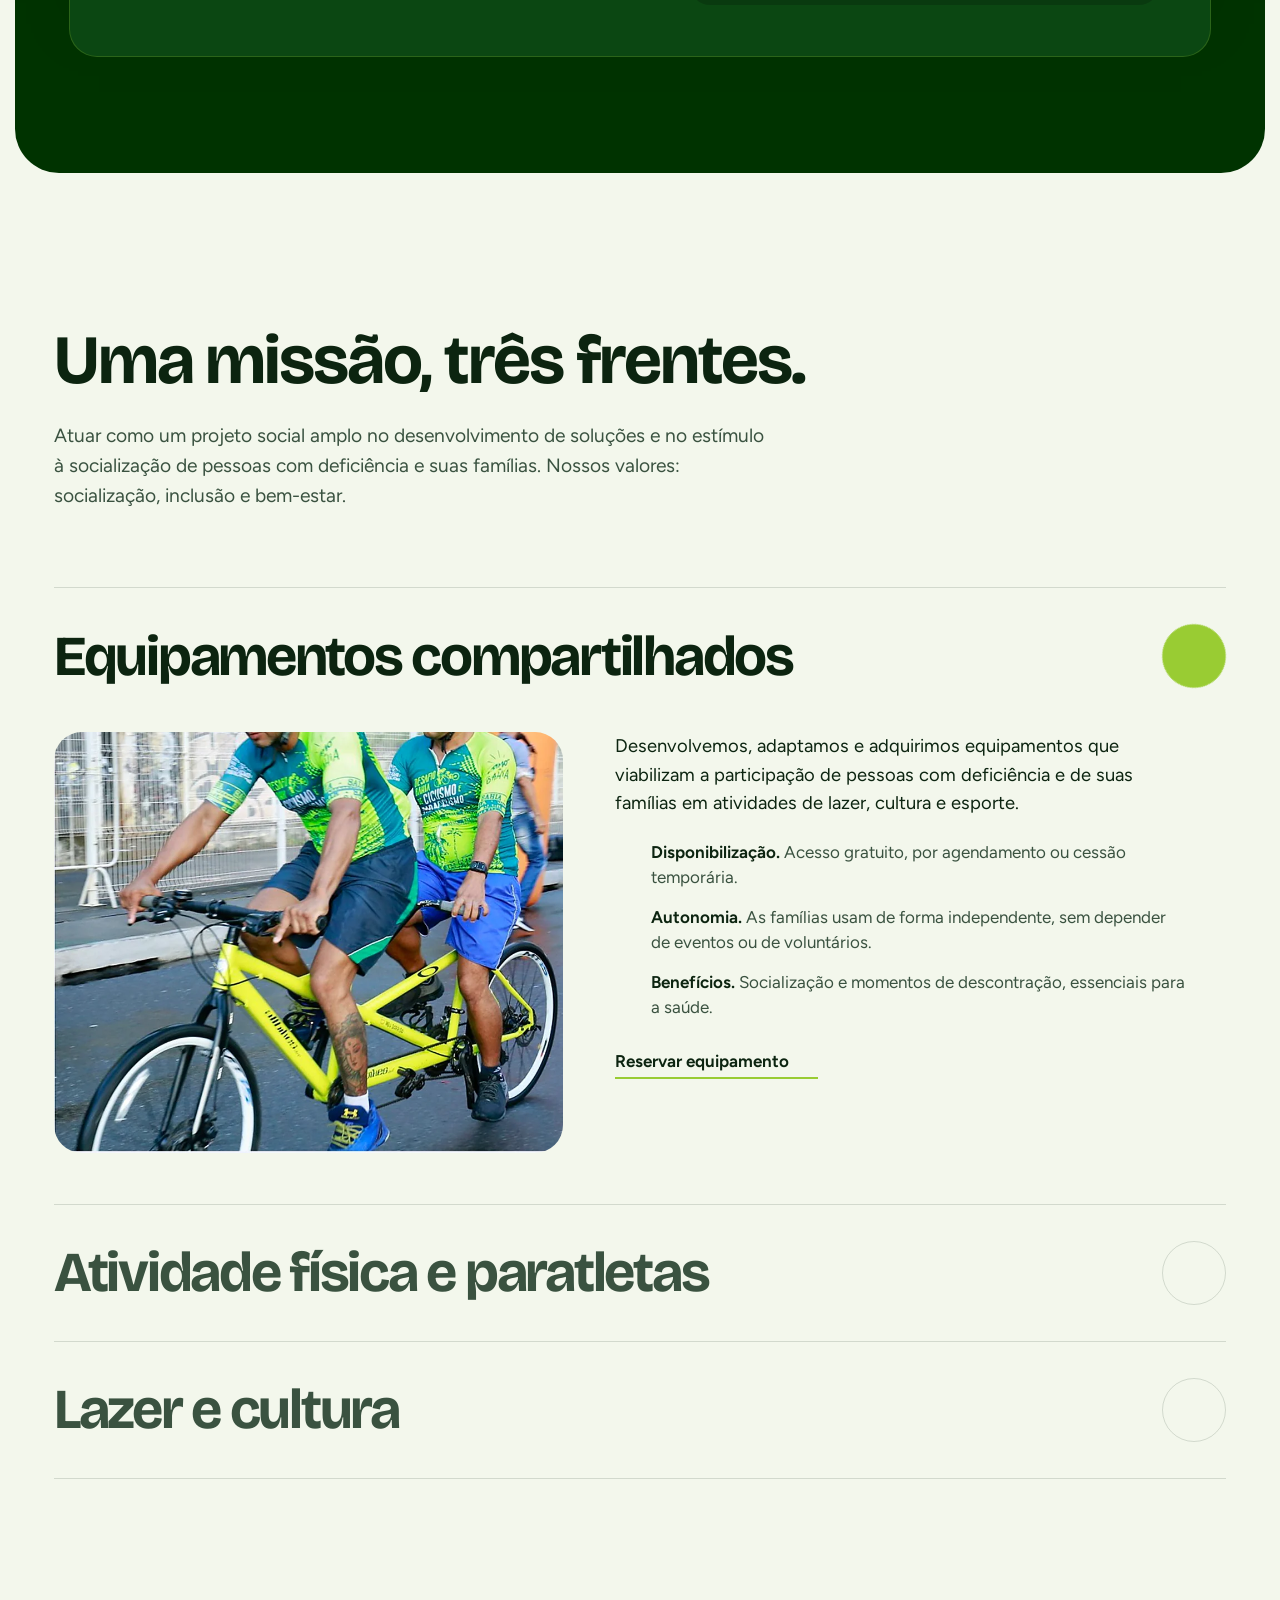
==== commit 00d60b34: "Substituição de foto na aba socialização Substituição de foto na aba socialização" ====
--- a/index.html
+++ b/index.html
@@ -220,7 +220,7 @@
           <h3>Socialização</h3>
           <p>O caminho é criar alternativas para a integração social das famílias de pessoas com deficiência. É aí que o Meu Sorriso atua.</p>
         </div>
-        <div class="scard__side"><img src="img/desafio-piscina.webp" width="805" height="779" alt="Educador abraça um jovem com deficiência dentro da piscina, os dois sorriem." loading="lazy" decoding="async"></div>
+        <div class="scard__side"><img src="img/Socializacao.webp" width="805" height="779" alt="Menina sorridente com capacete passeando em um triciclo adaptado assistido." loading="lazy" decoding="async"></div>
       </article>
     </div>
   </div>
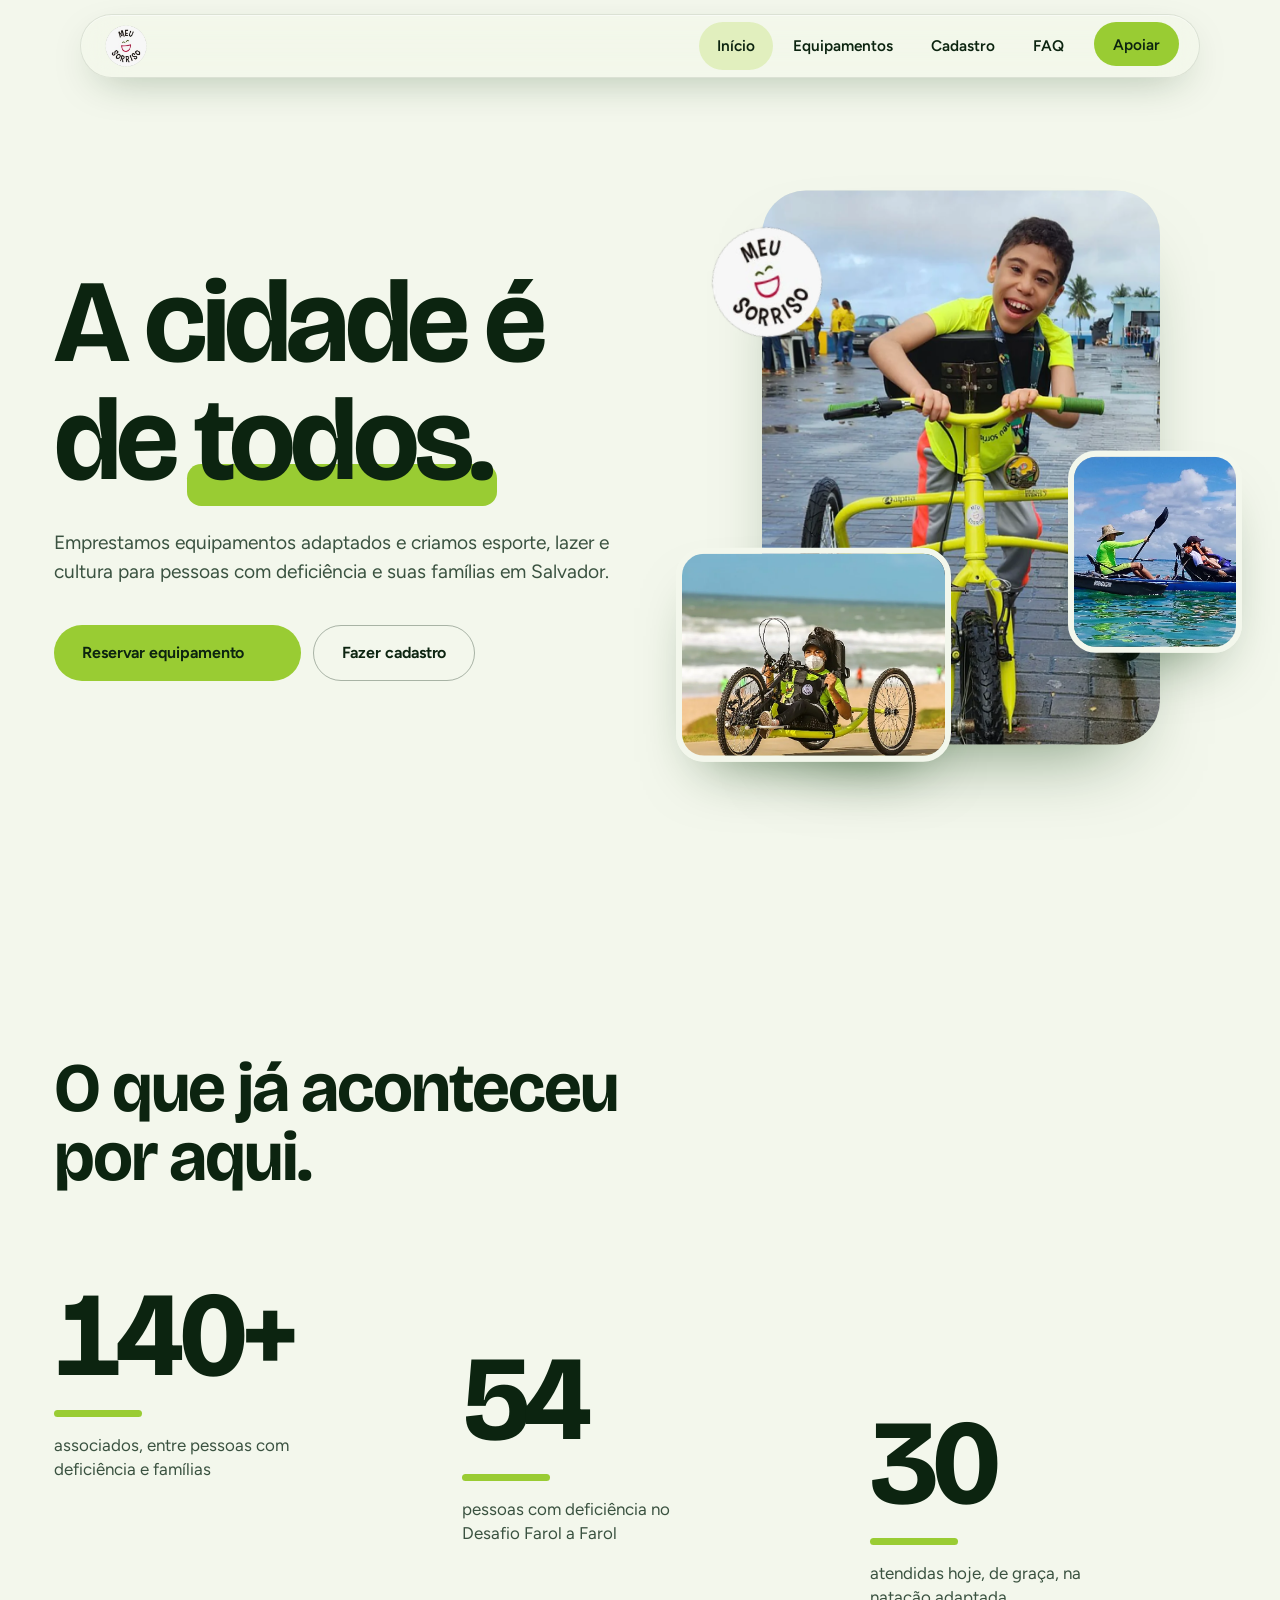
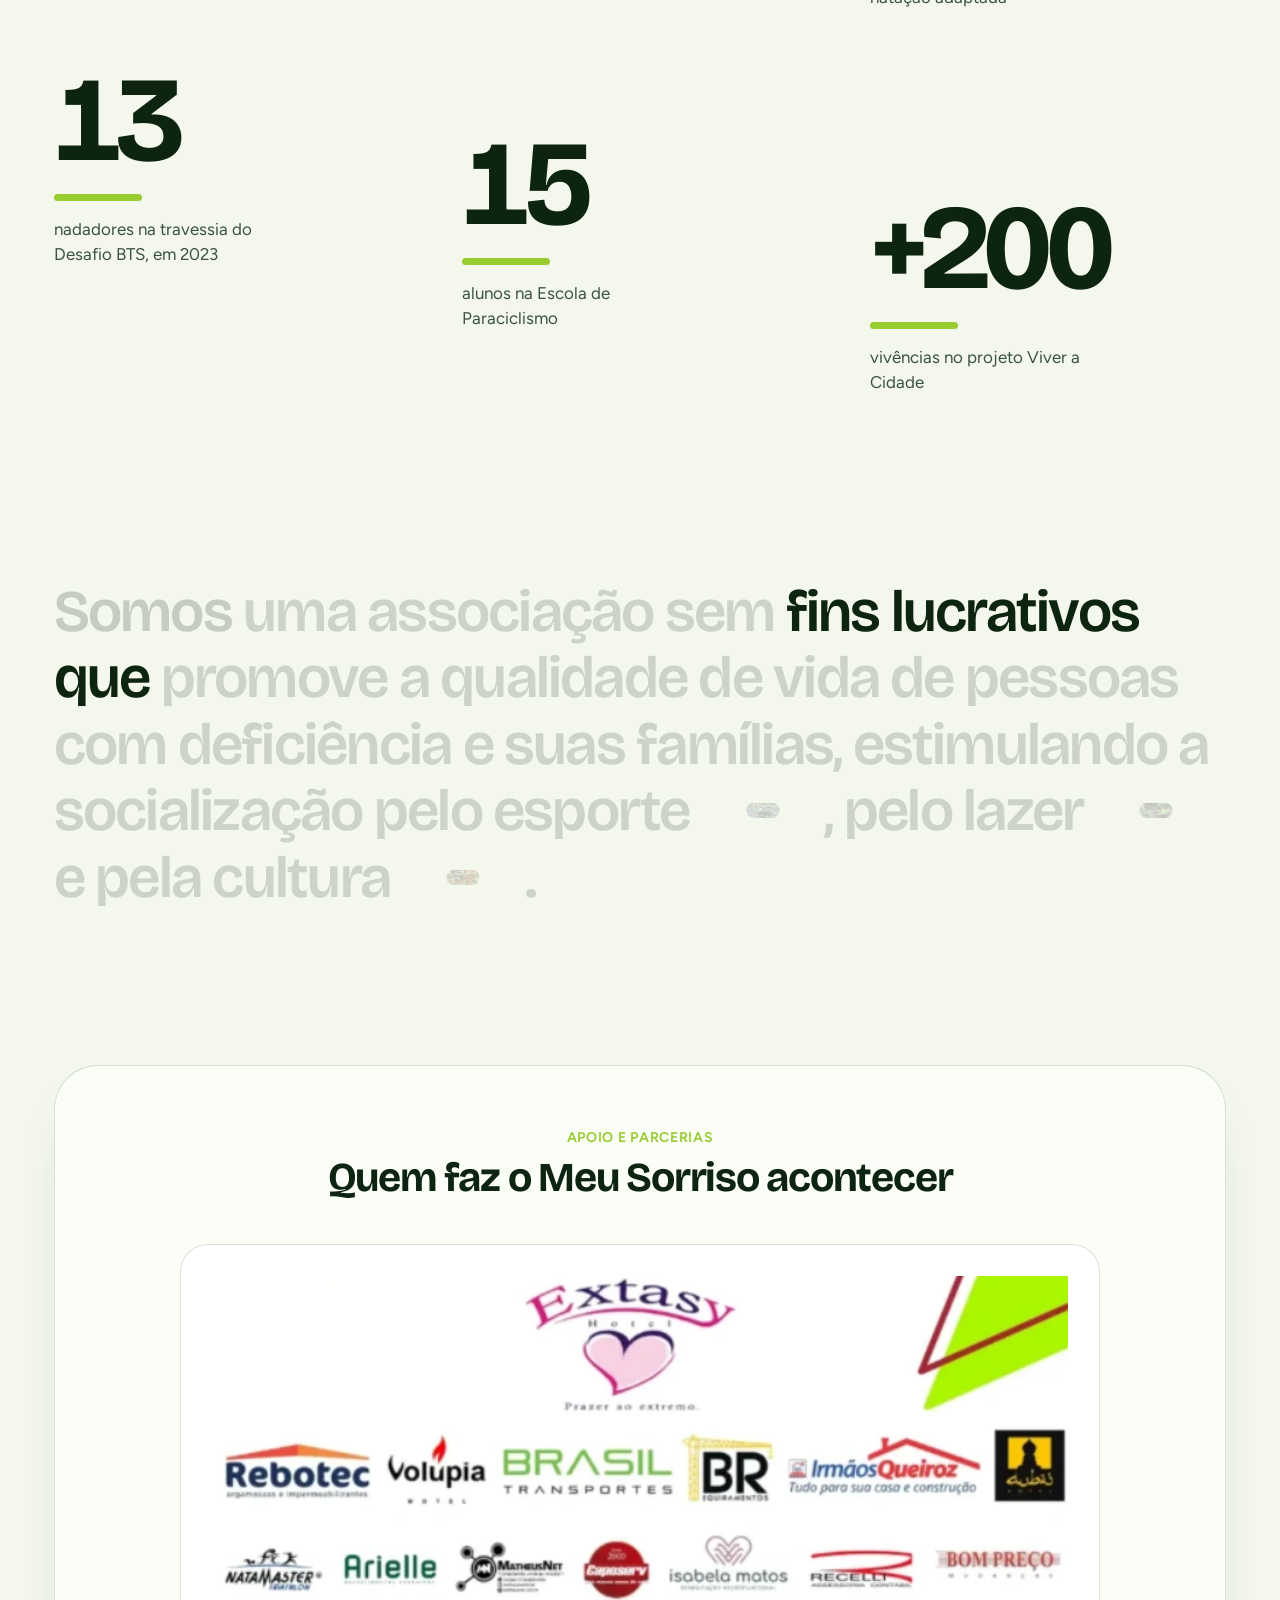
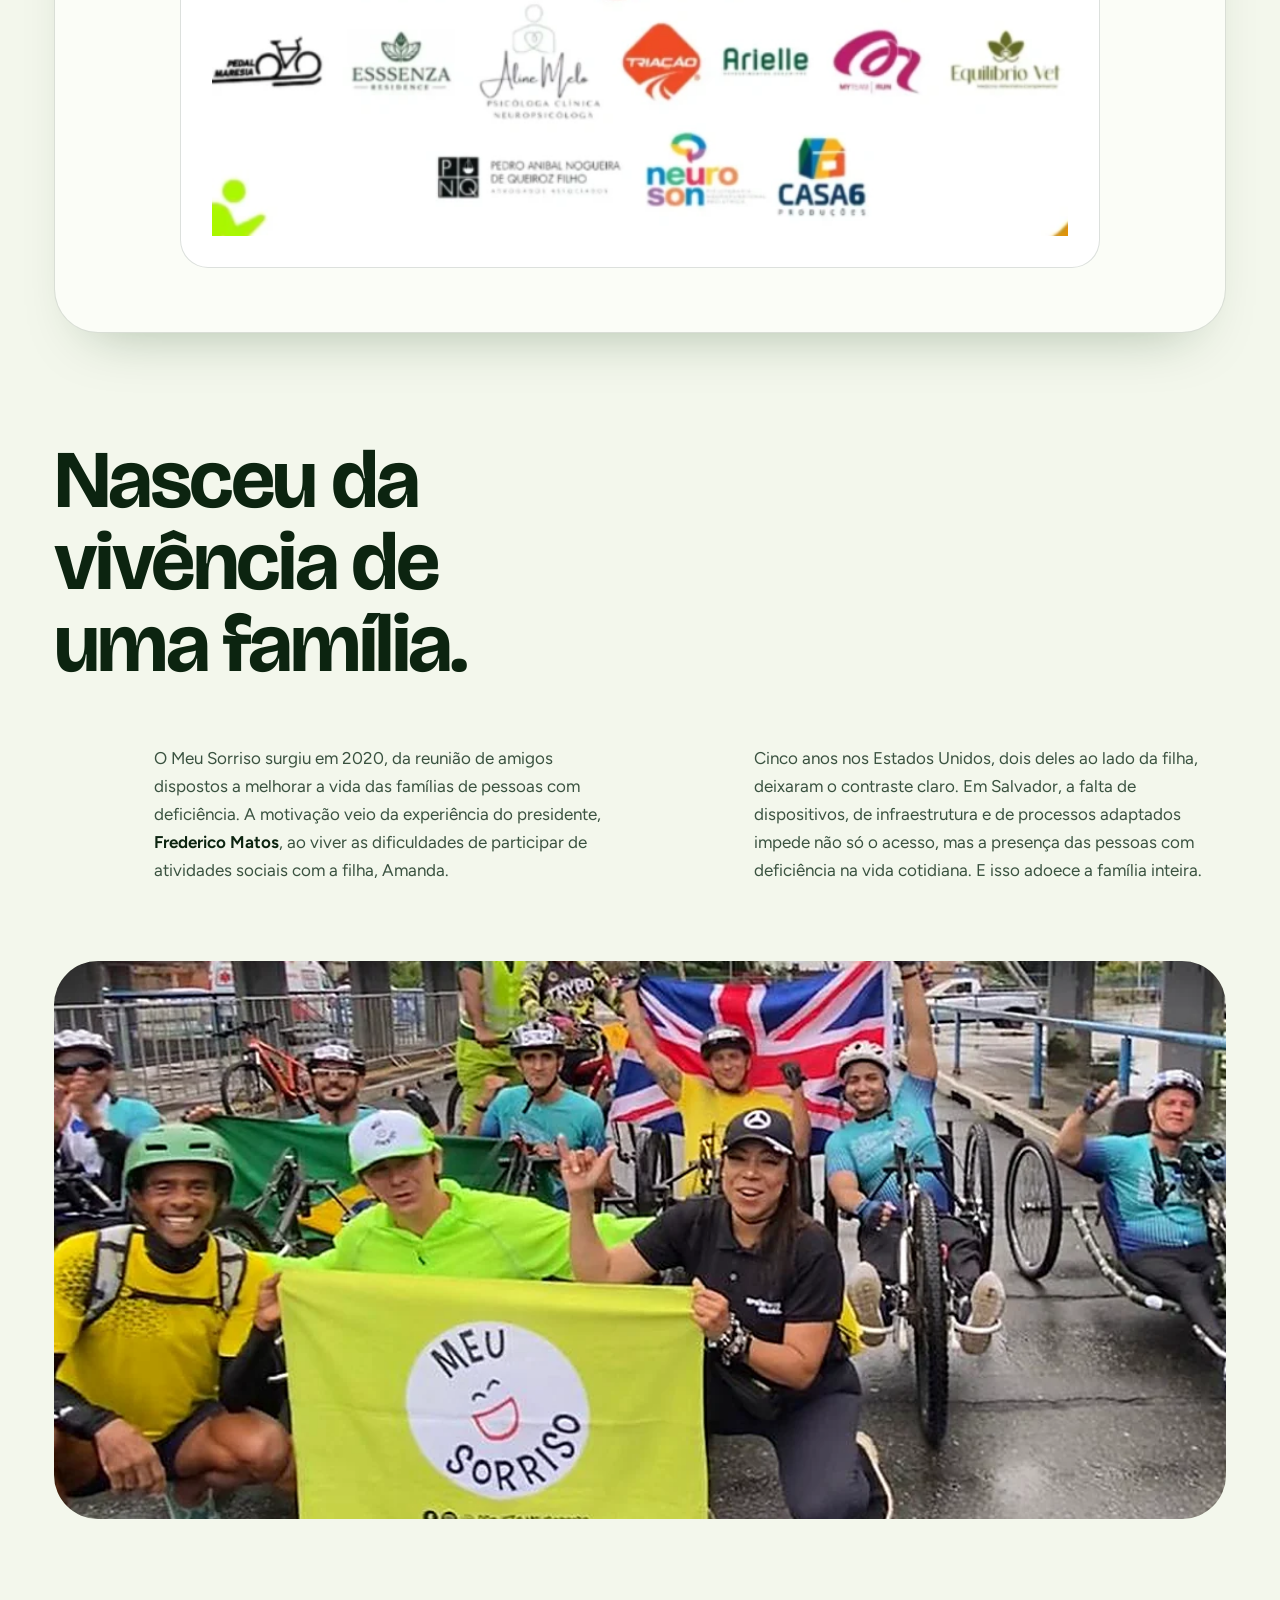
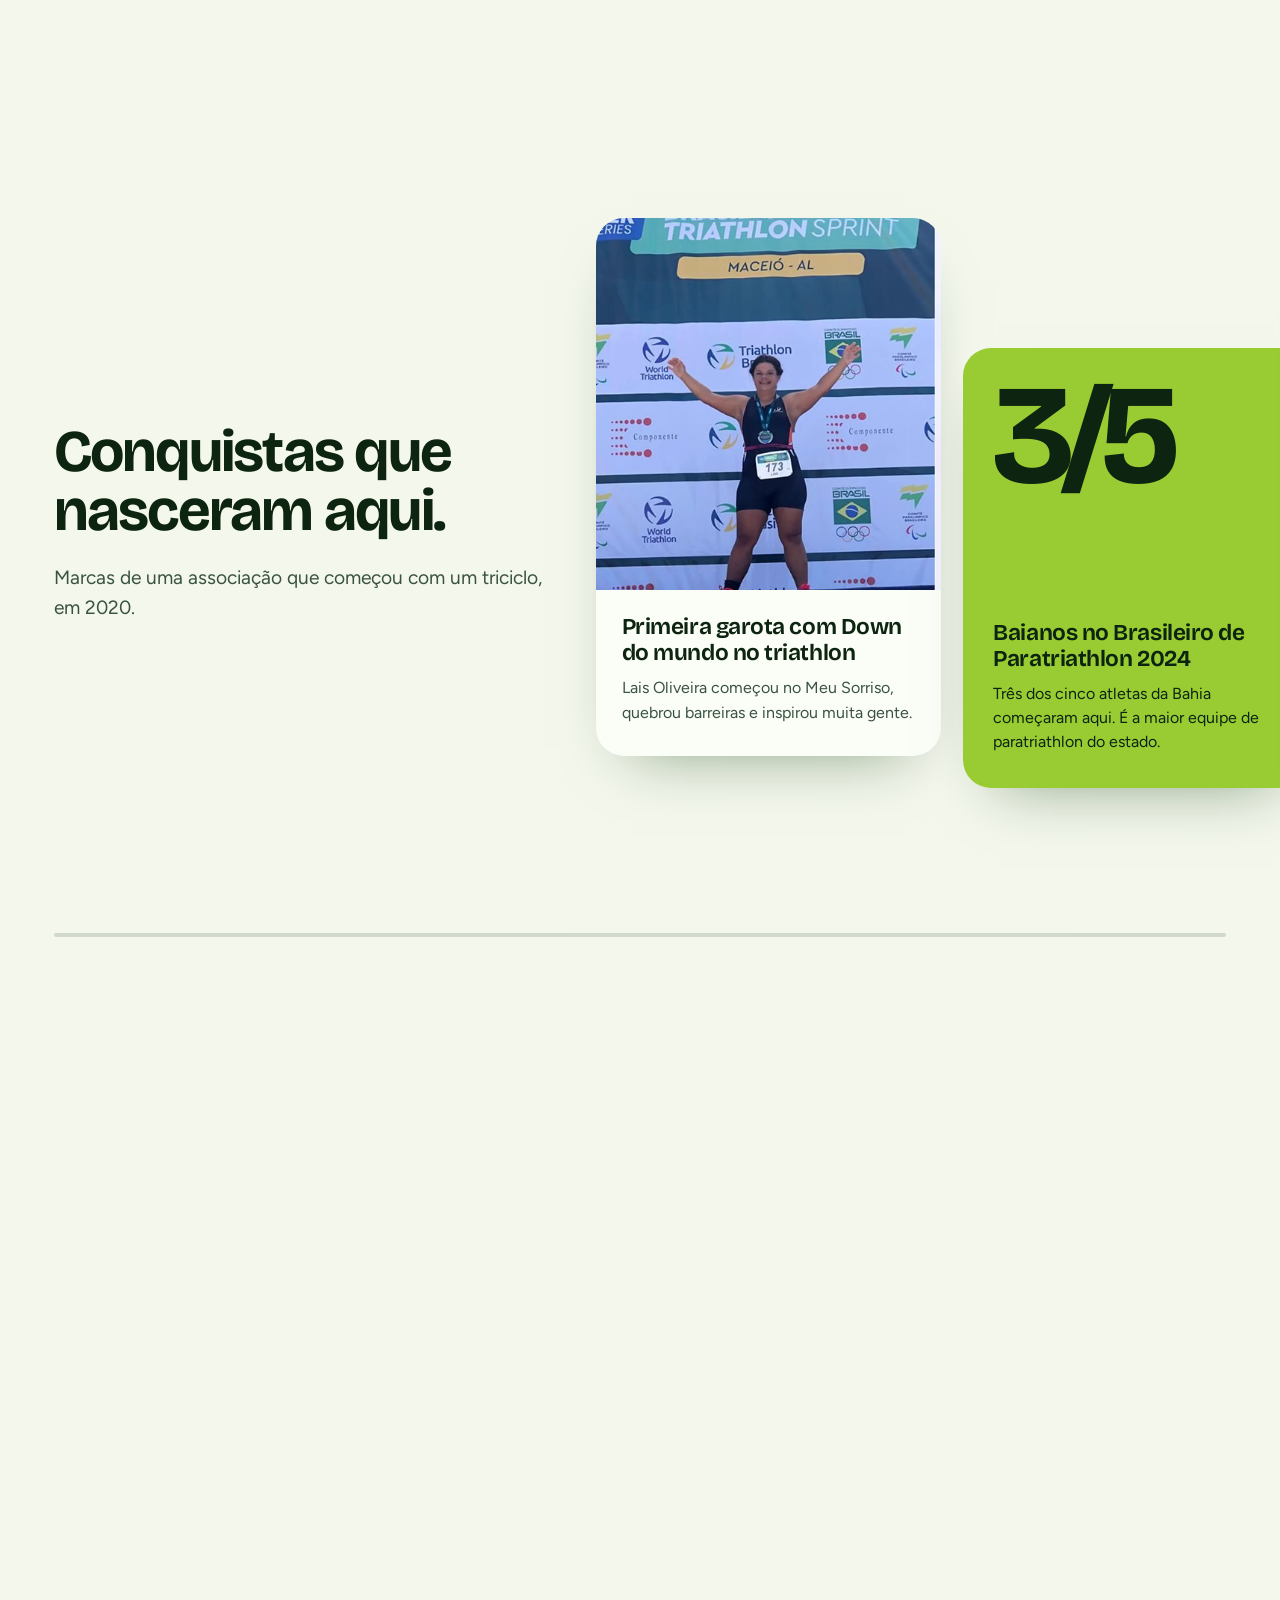
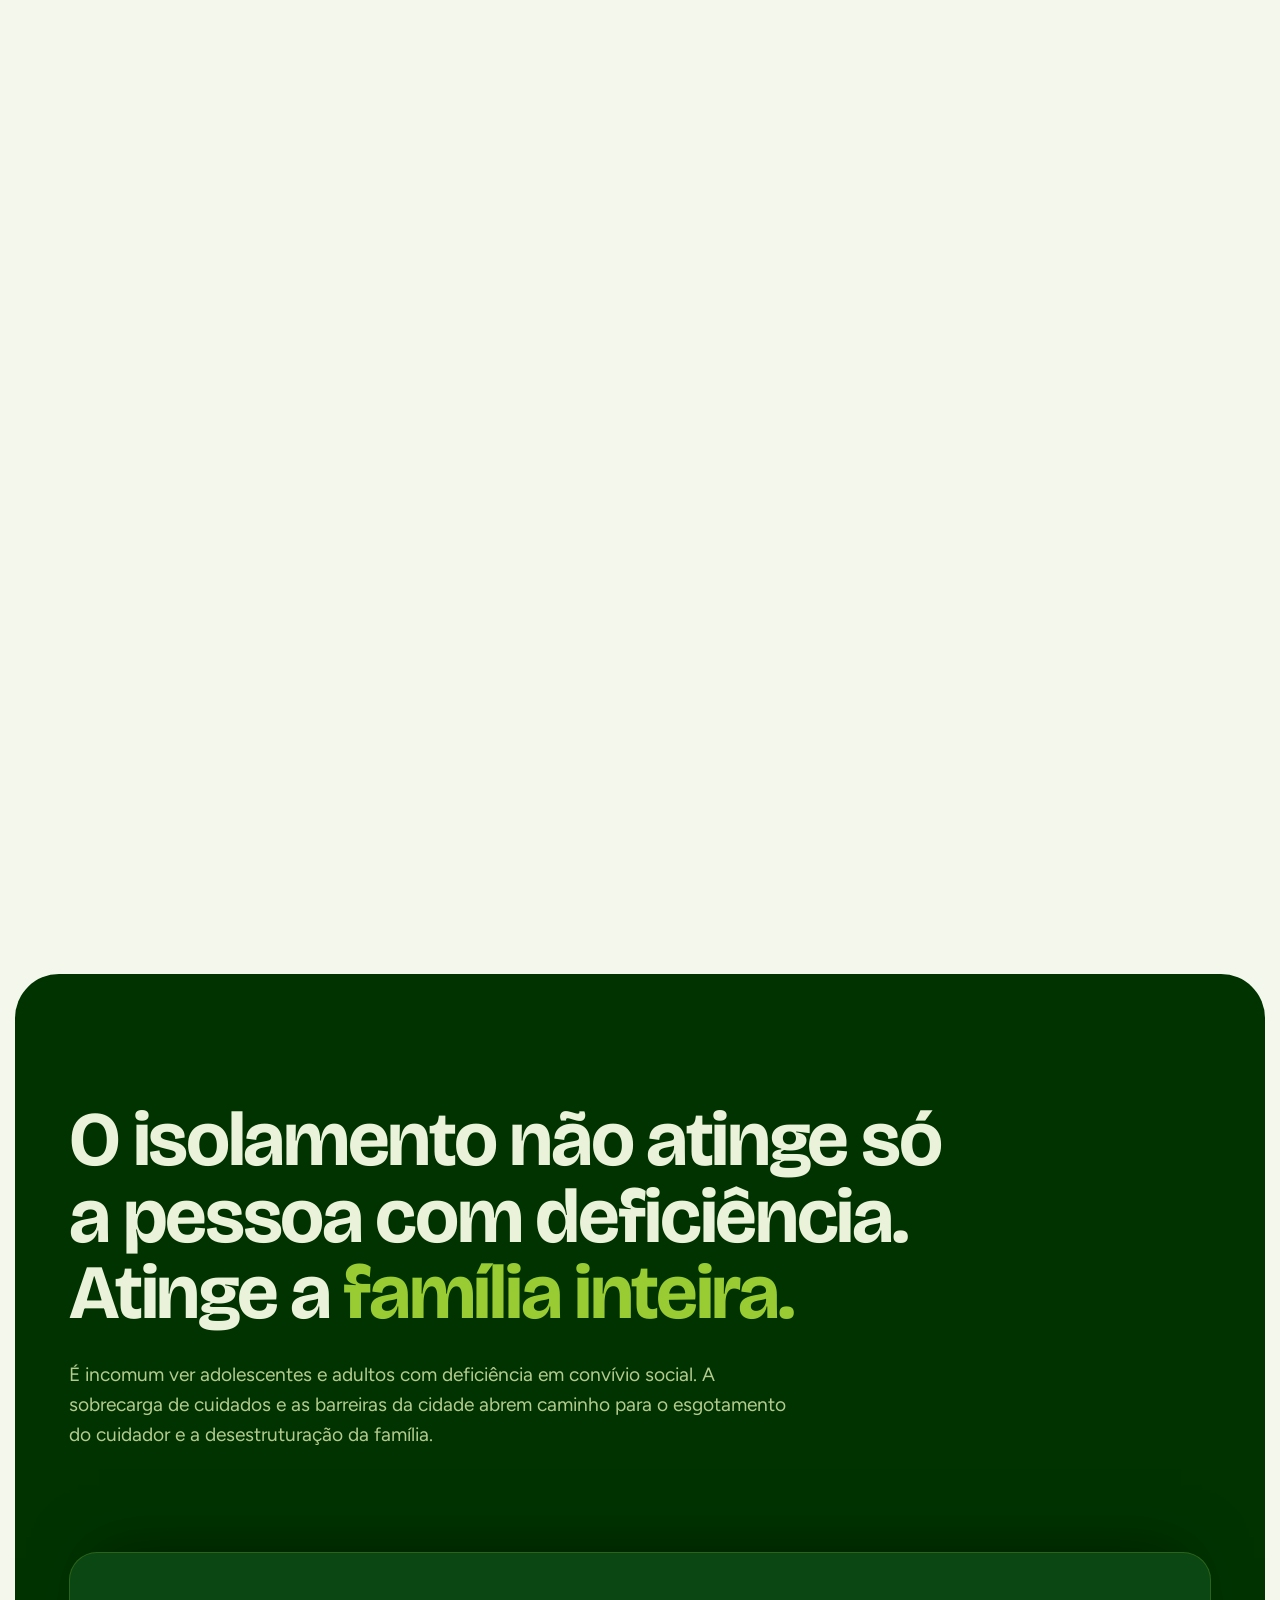
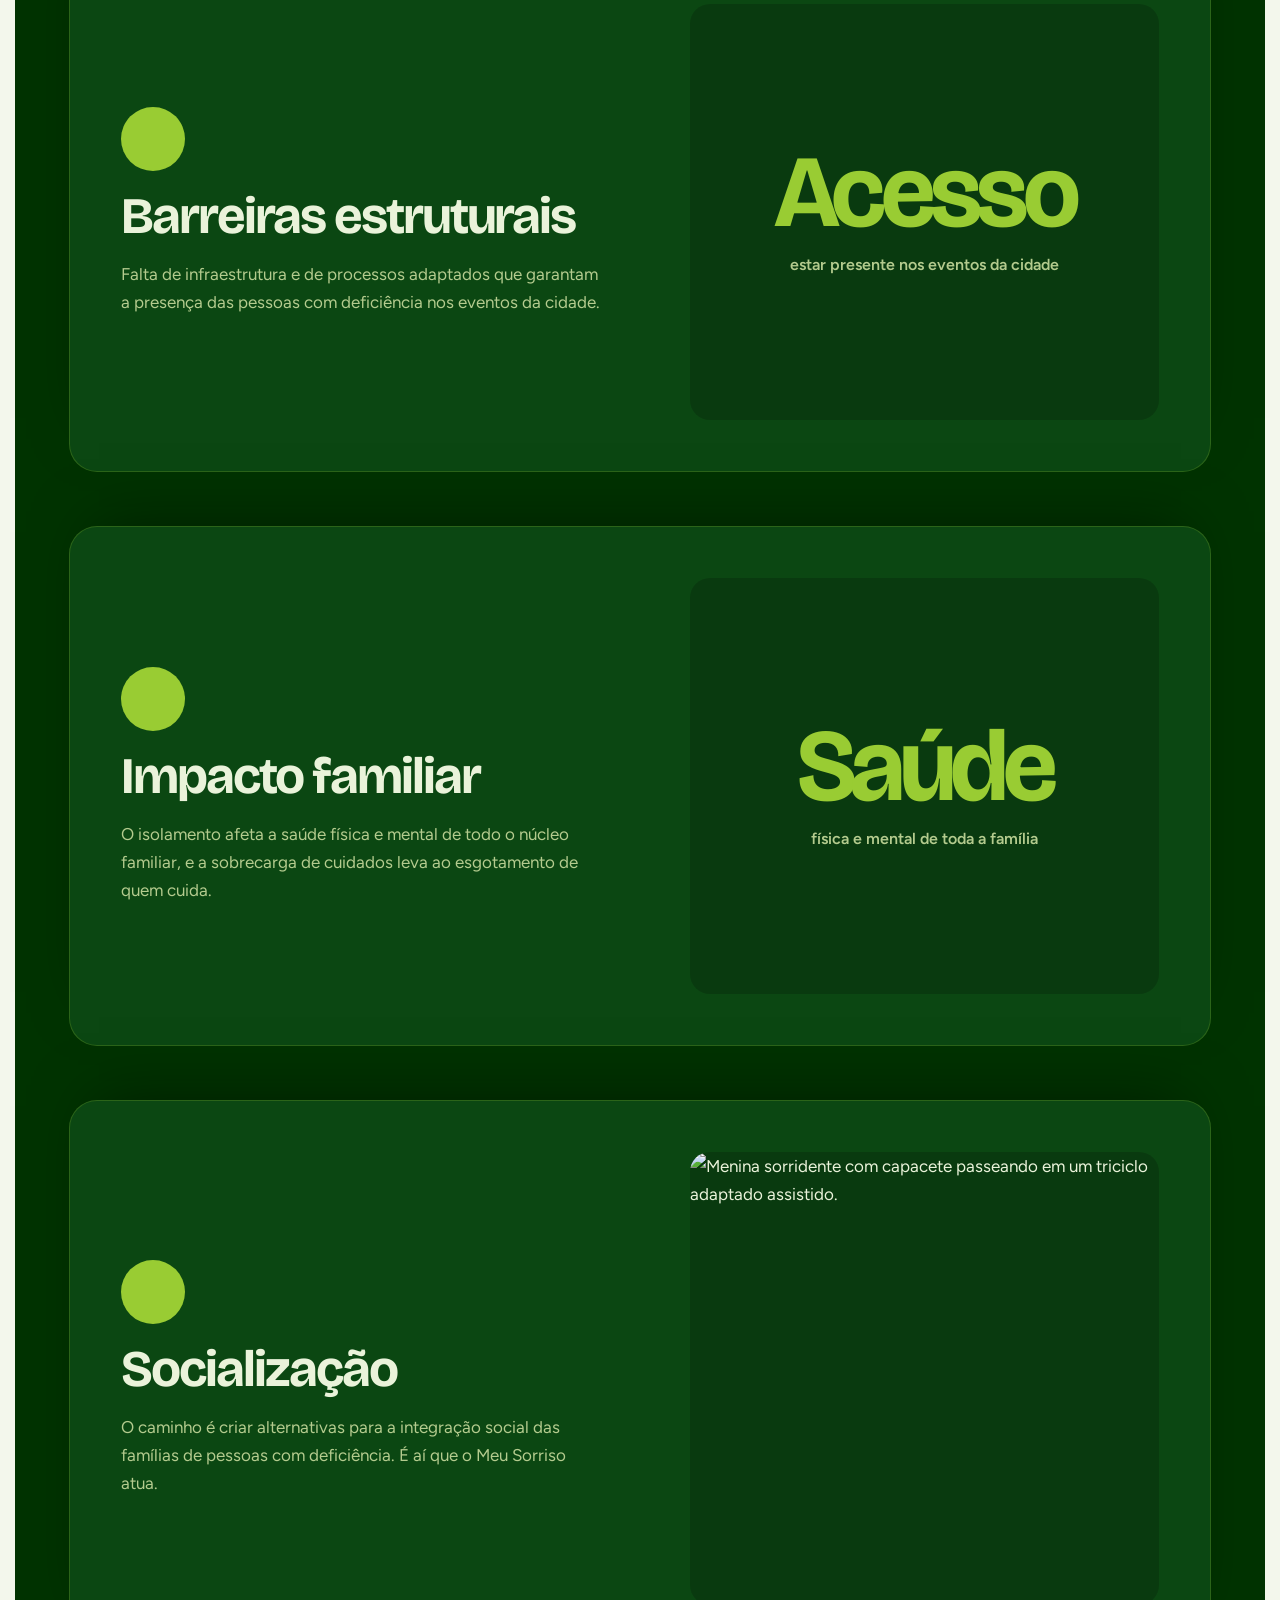
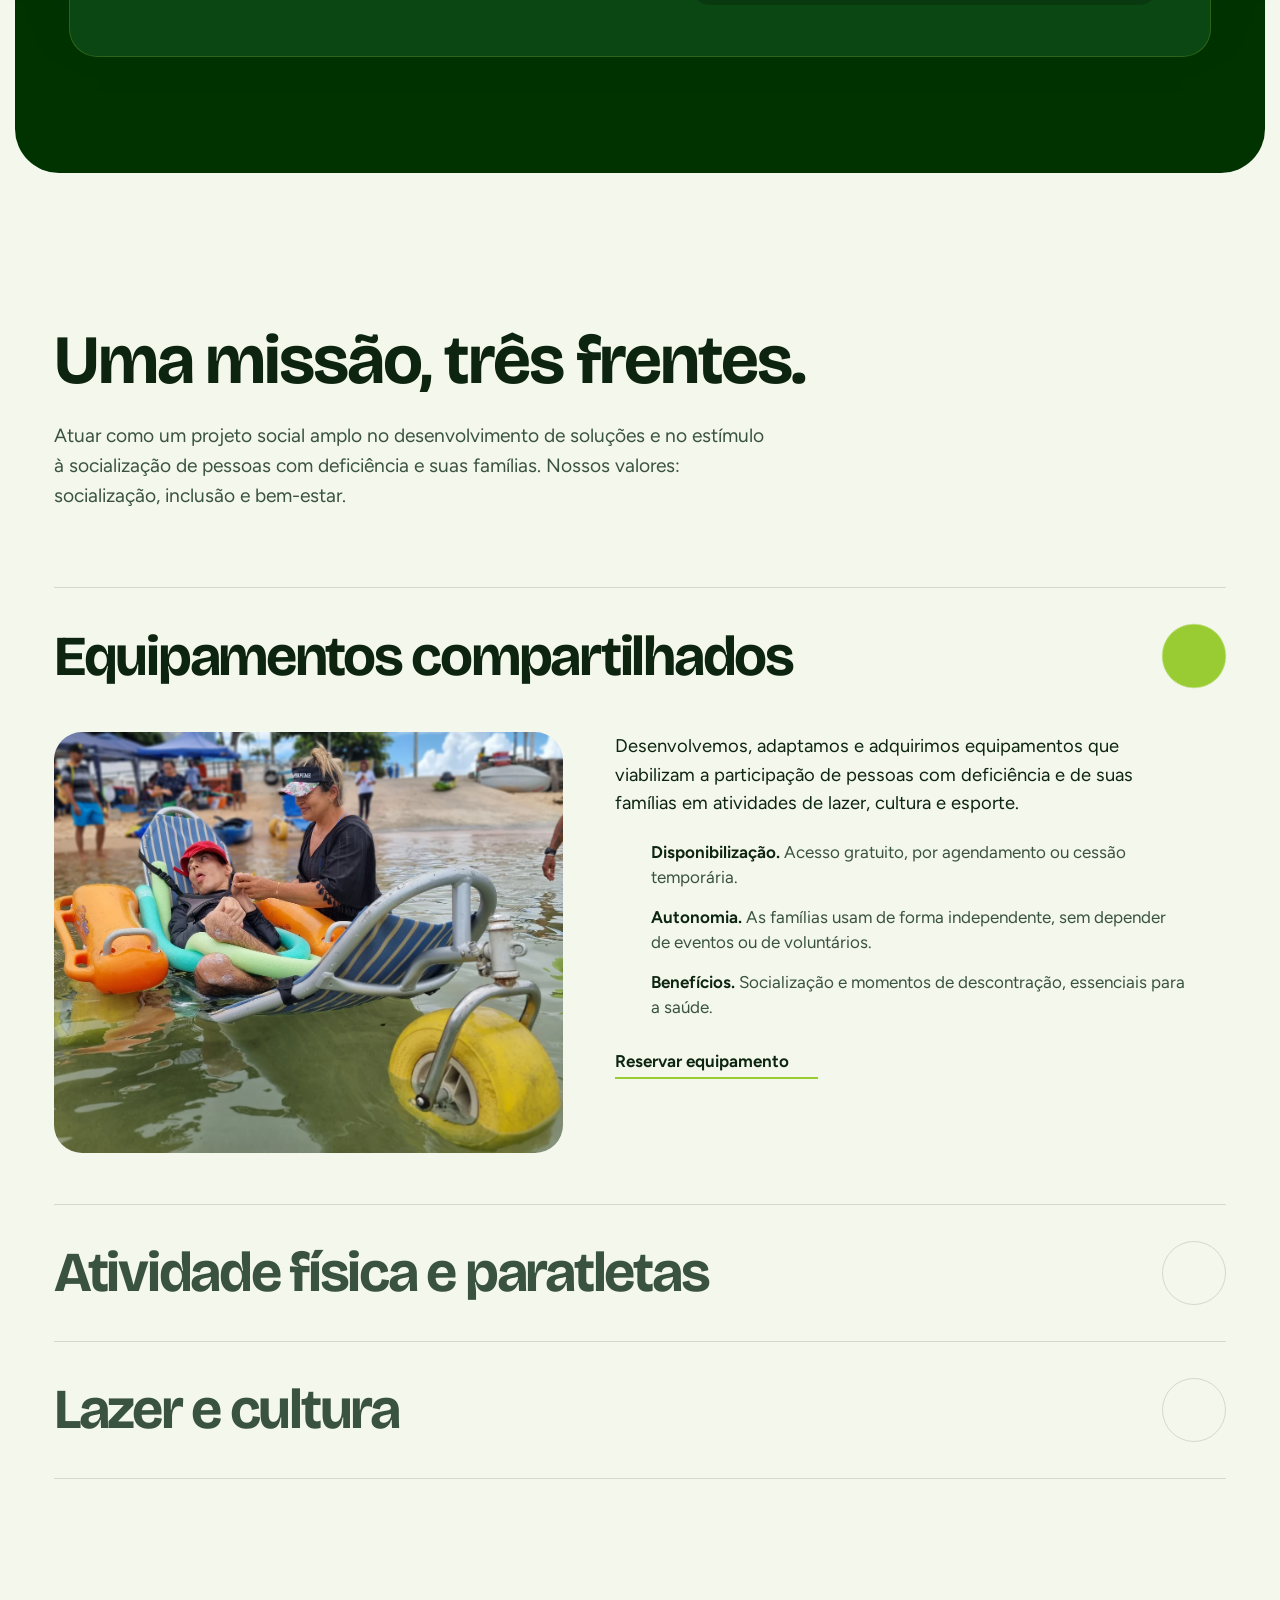
==== commit 5ee6ecf0: "substituição de foto - uma missão 3 frentes substituição de foto - uma missão 3 frentes" ====
--- a/index.html
+++ b/index.html
@@ -238,7 +238,7 @@
       <div class="mis__row is-open" data-row>
         <h3><button class="mis__btn" type="button" aria-expanded="true" aria-controls="mis-1" id="mis-b1"><span>Equipamentos compartilhados</span><span class="mis__plus"><svg class="i" aria-hidden="true" focusable="false"><use href="#i-plus"/></svg></span></button></h3>
         <div class="mis__panel" id="mis-1" role="region" aria-labelledby="mis-b1"><div class="mis__inner"><div class="mis__grid">
-          <div class="mis__img"><img src="img/missao-tandem.webp" width="966" height="756" alt="Dois ciclistas pedalam juntos numa bicicleta tandem amarela." loading="lazy" decoding="async"></div>
+          <div class="mis__img"><img src="img/missao-equipamentos.webp" width="966" height="756" alt="Dois ciclistas pedalam juntos numa bicicleta tandem amarela." loading="lazy" decoding="async"></div>
           <div class="mis__txt">
             <p>Desenvolvemos, adaptamos e adquirimos equipamentos que viabilizam a participação de pessoas com deficiência e de suas famílias em atividades de lazer, cultura e esporte.</p>
             <ul class="mis__list">
@@ -256,11 +256,11 @@
         <div class="mis__panel" id="mis-2" role="region" aria-labelledby="mis-b2"><div class="mis__inner"><div class="mis__grid">
           <div class="mis__img"><img src="img/missao-handbike.webp" width="892" height="1400" alt="Atleta de capacete e camisa verde pedala uma handbike, de frente." loading="lazy" decoding="async" style="object-position:50% 30%"></div>
           <div class="mis__txt">
-            <p>O esporte regular preserva a saúde física e mental e amplia a socialização. Alinhamos treinadores, organizadores e federações para incluir pessoas com deficiência nas rotinas de treino e de competição.</p>
+            <p>O esporte regular preserva a saúde física e mental e amplia a socialização. Nossos equipamentos adaptados viabilizam a prática por pessoas com deficiência, eventual, rogulares ou mesmo para competições.</p>
             <ul class="mis__list">
-              <li><svg class="i" aria-hidden="true" focusable="false"><use href="#i-seal-check"/></svg><span><b>Prática regular.</b> Nos espaços públicos da cidade.</span></li>
-              <li><svg class="i" aria-hidden="true" focusable="false"><use href="#i-seal-check"/></svg><span><b>Integração.</b> Com grupos de praticantes sem deficiência.</span></li>
-              <li><svg class="i" aria-hidden="true" focusable="false"><use href="#i-seal-check"/></svg><span><b>Competição.</b> Formação de paratletas para provas de federações.</span></li>
+              <li><svg class="i" aria-hidden="true" focusable="false"><use href="#i-seal-check"/></svg><span><b>Prática Eventual.</b> Viver os espaços públicos realizando exercícios como lazer e socialização como qualquer cidadão.</span></li>
+              <li><svg class="i" aria-hidden="true" focusable="false"><use href="#i-seal-check"/></svg><span><b>Prática regular.</b> Possibilidade de integração a grupos de praticantes com ou sem deficiência..</span></li>
+              <li><svg class="i" aria-hidden="true" focusable="false"><use href="#i-seal-check"/></svg><span><b>Competição.</b> Prática intensiva como paratleta buscando ranqueamento em provas de federações.</span></li>
             </ul>
           </div>
         </div></div></div>
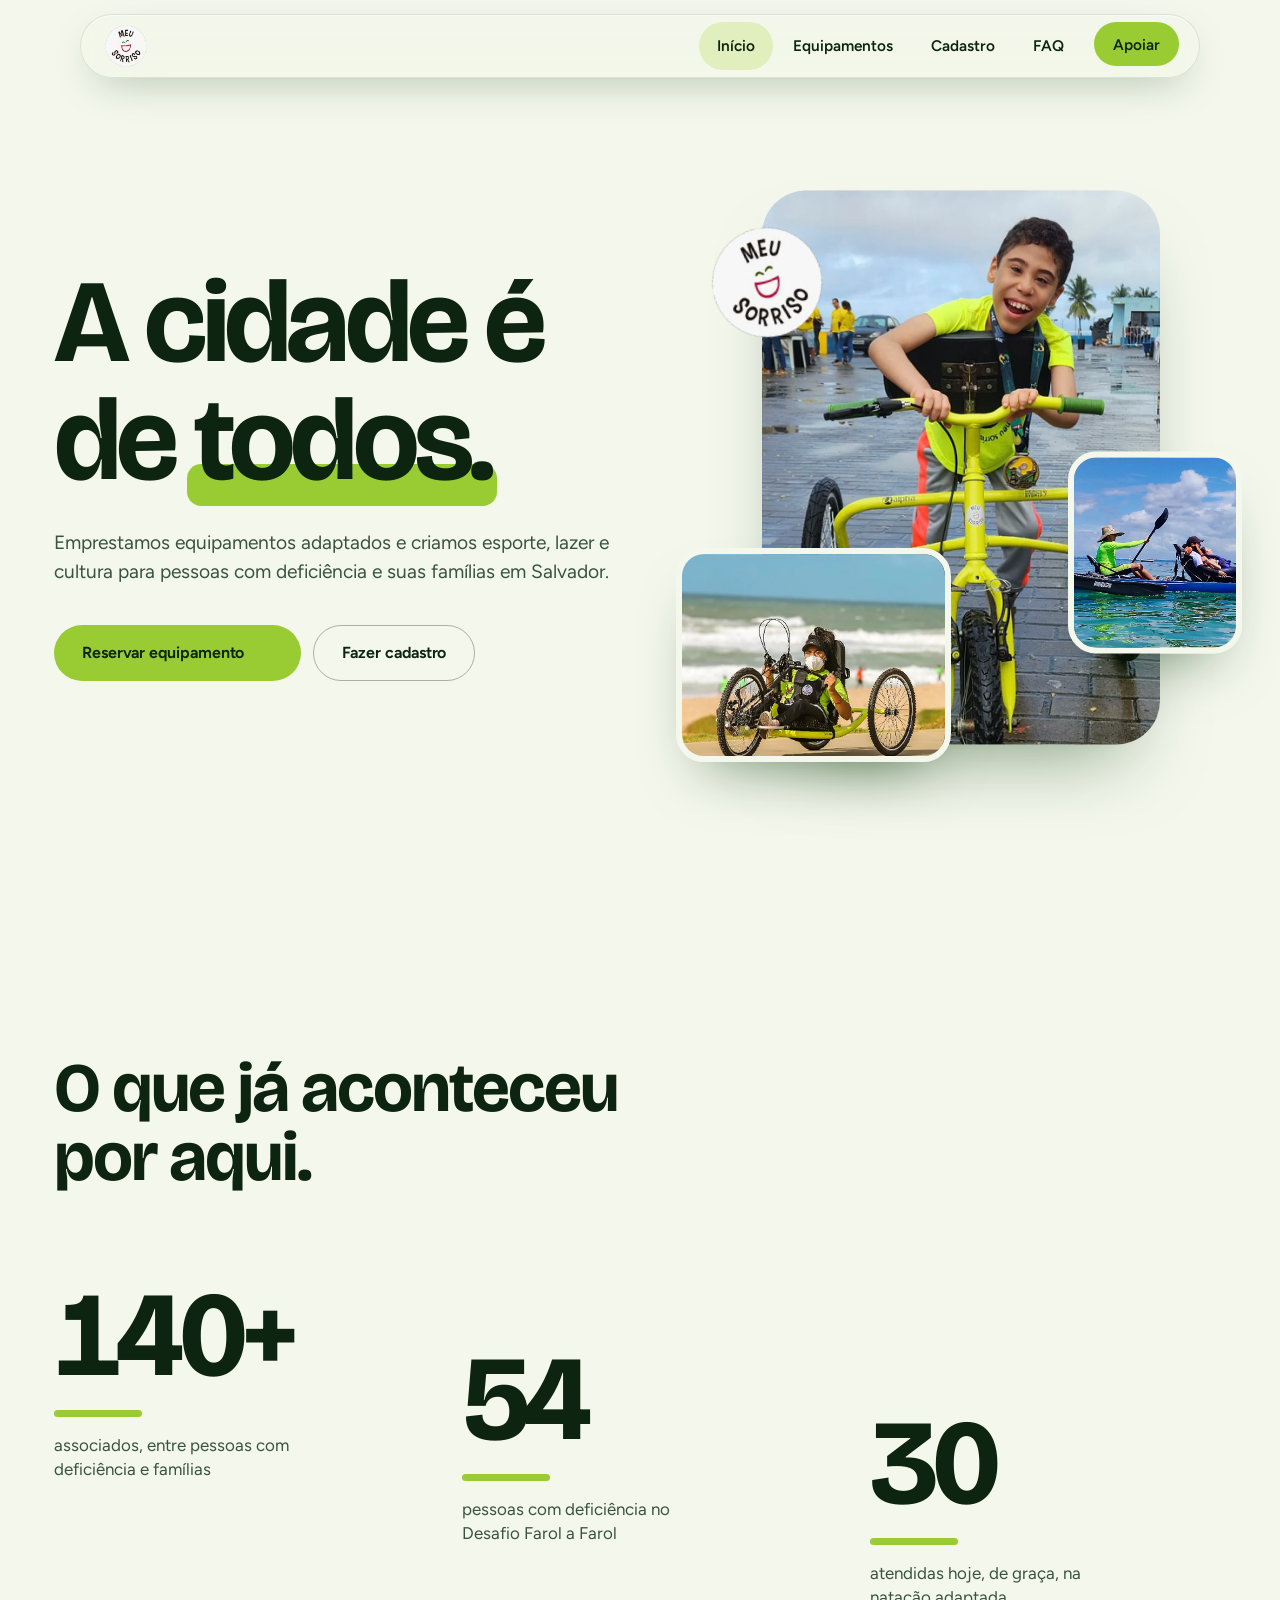
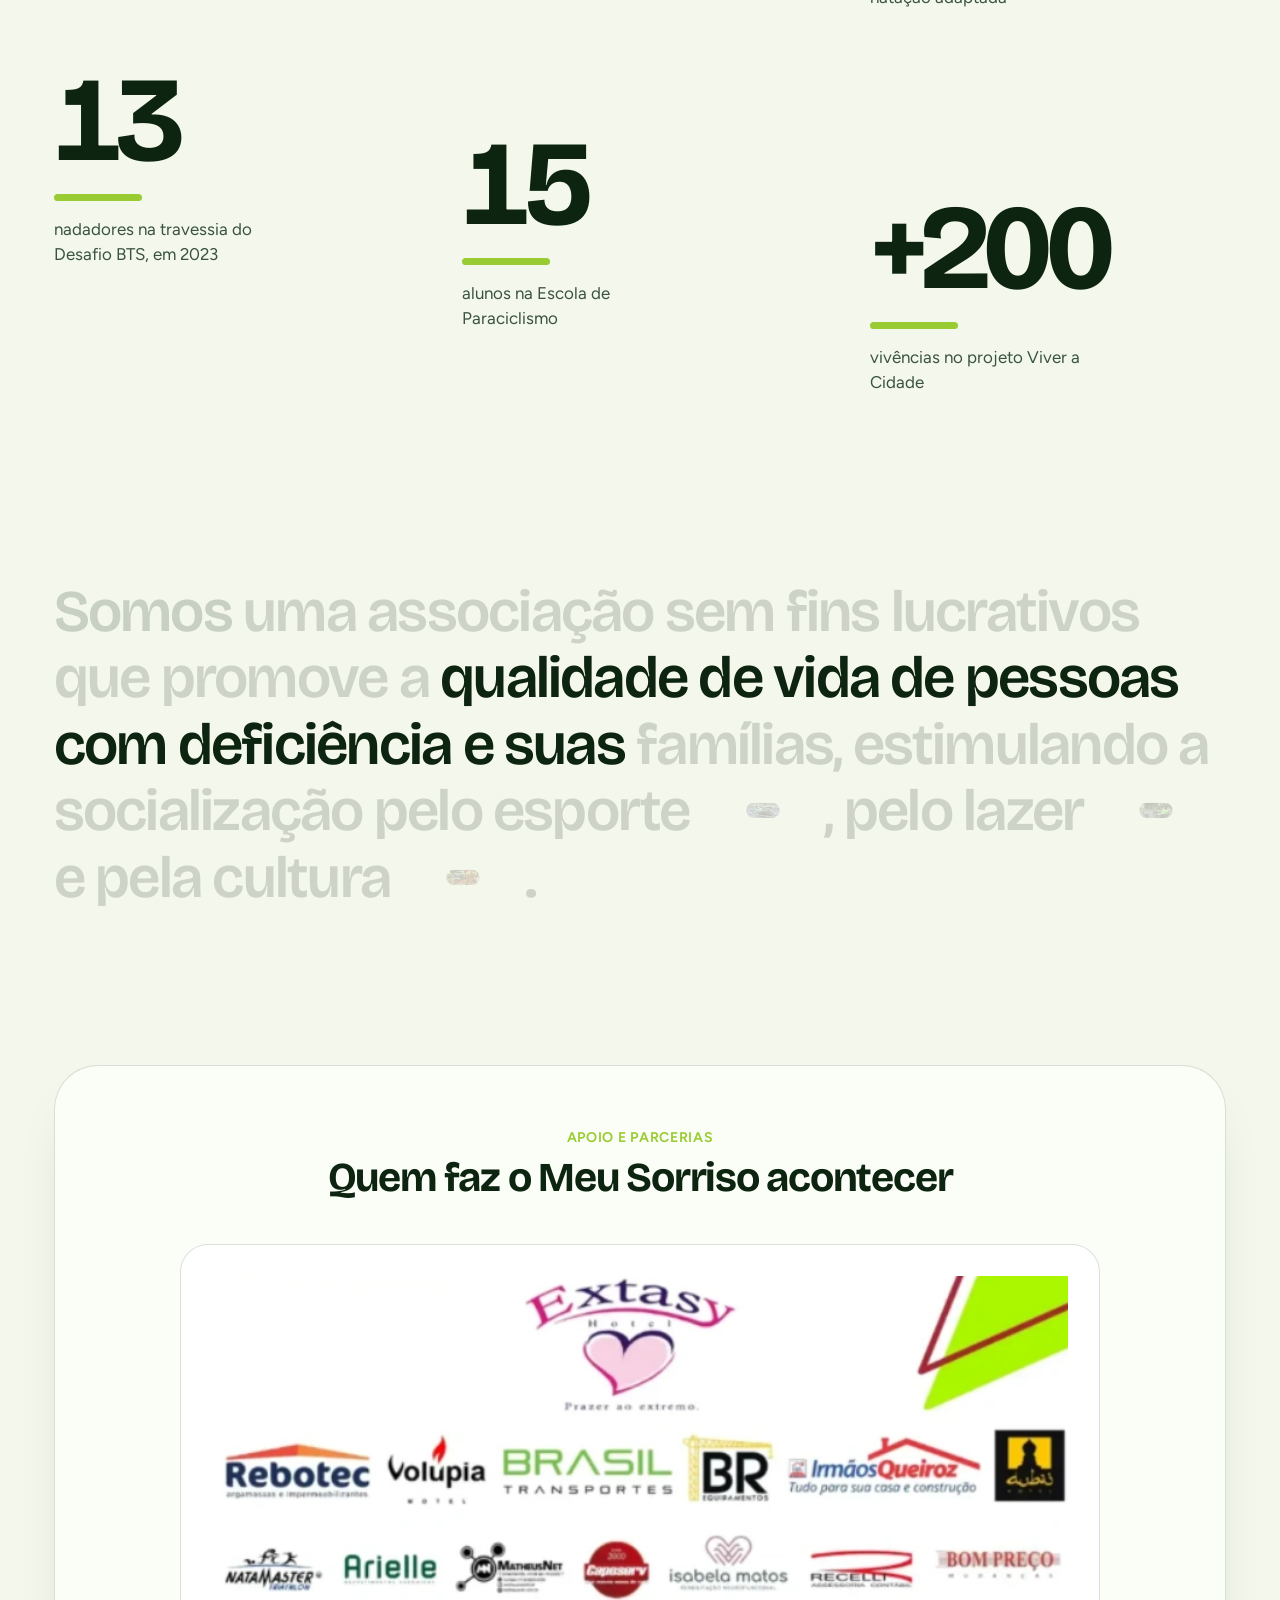
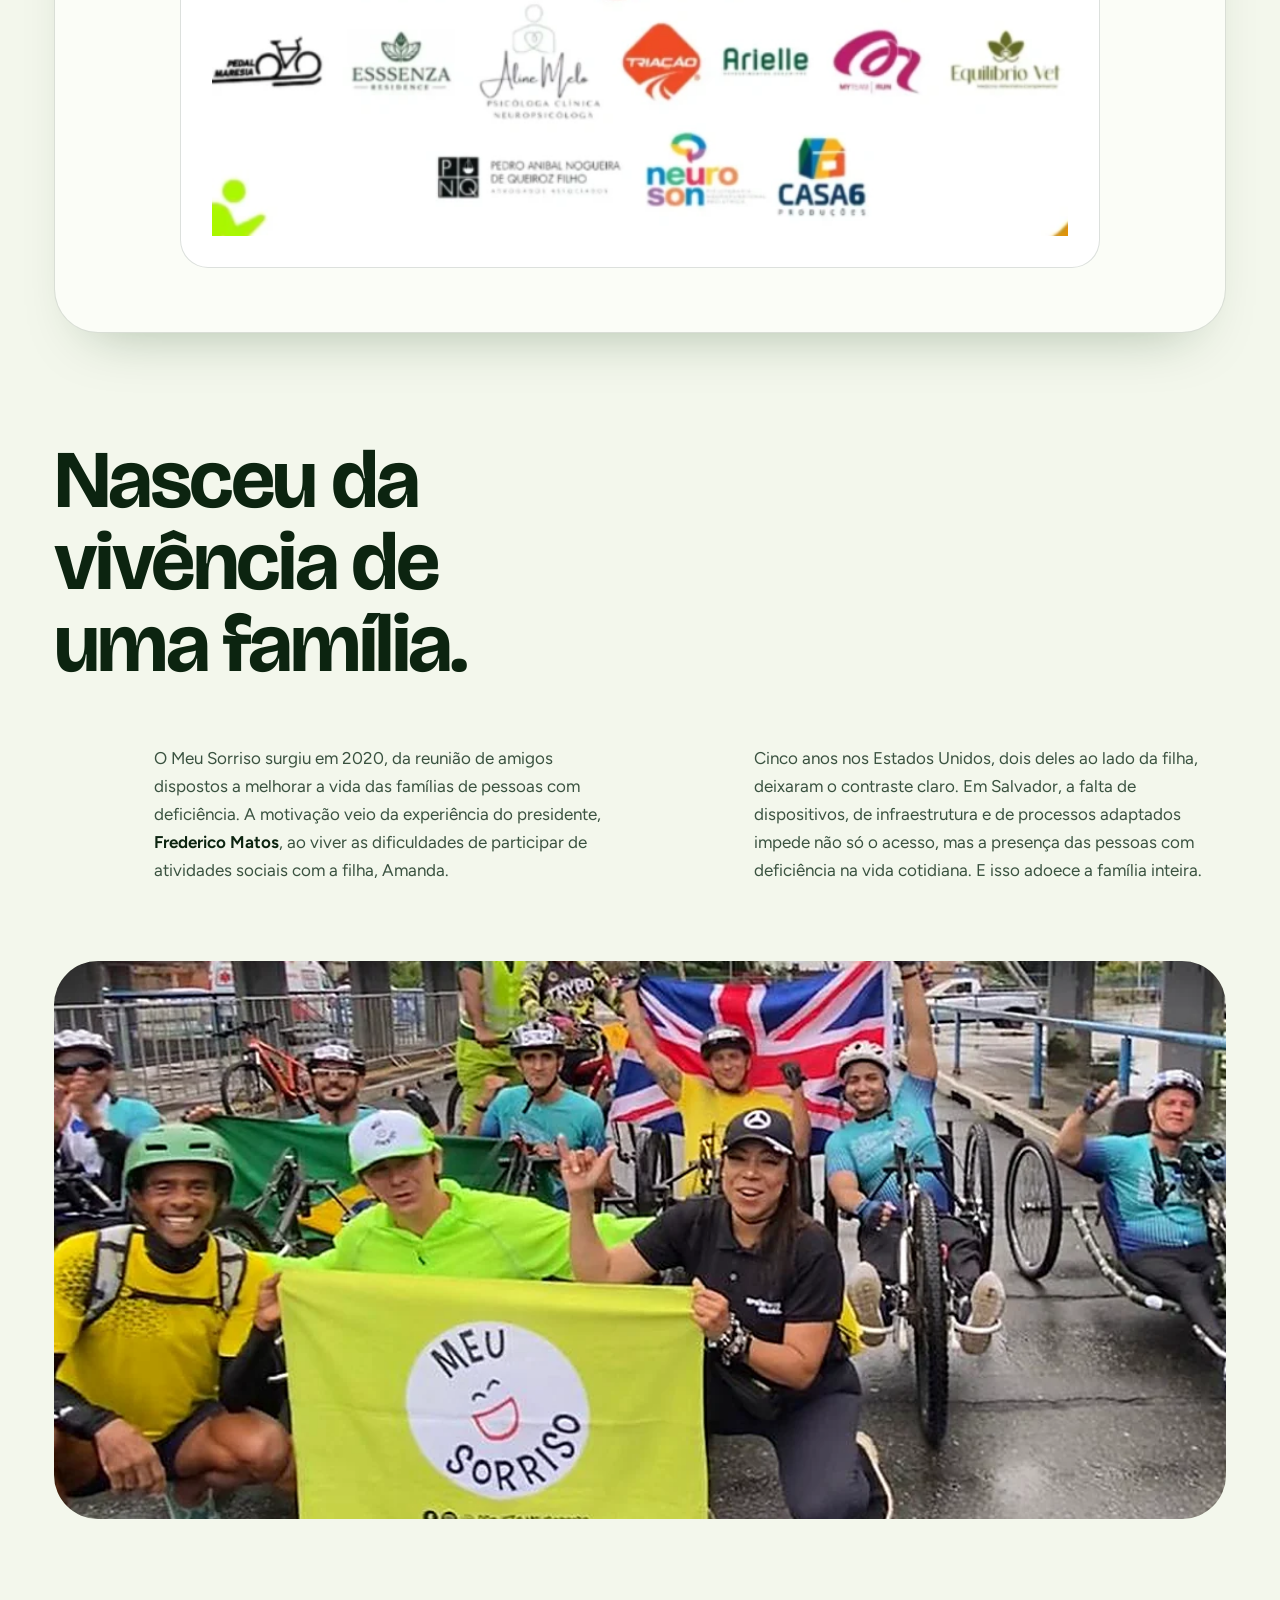
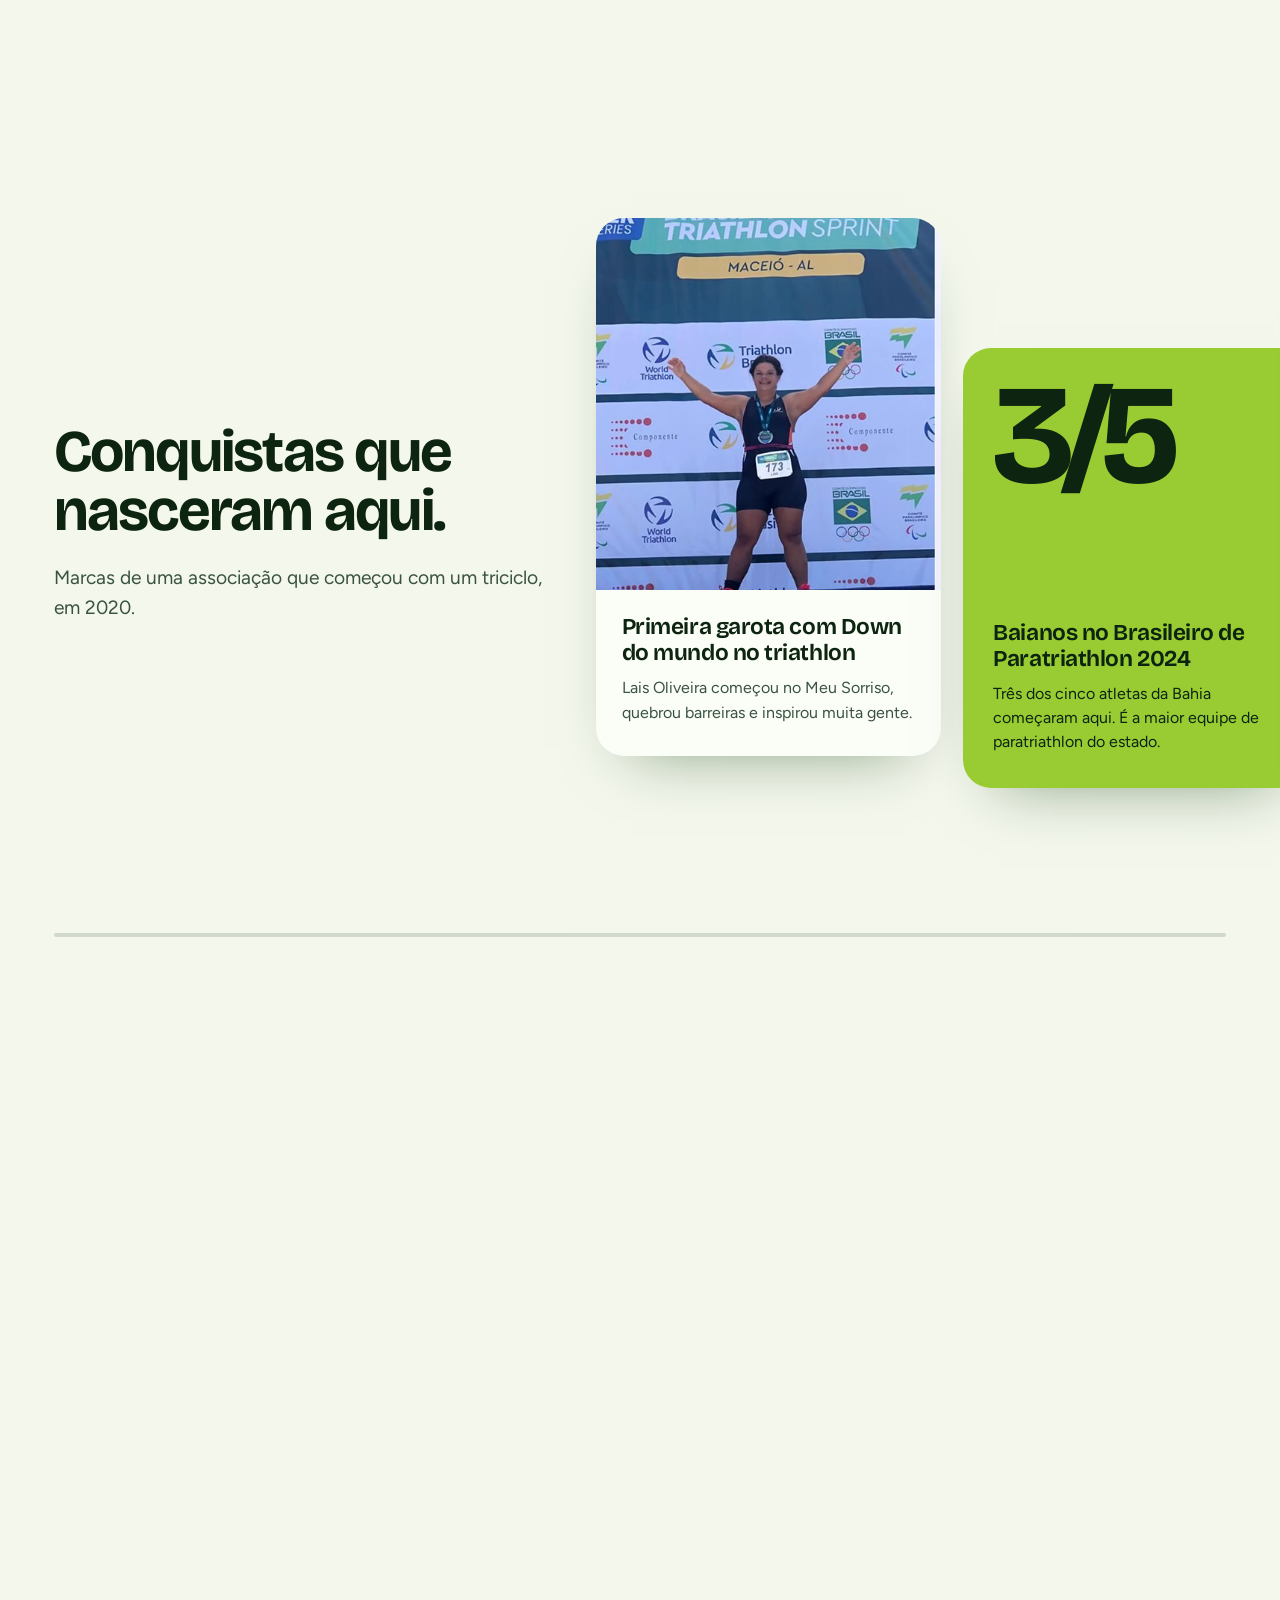
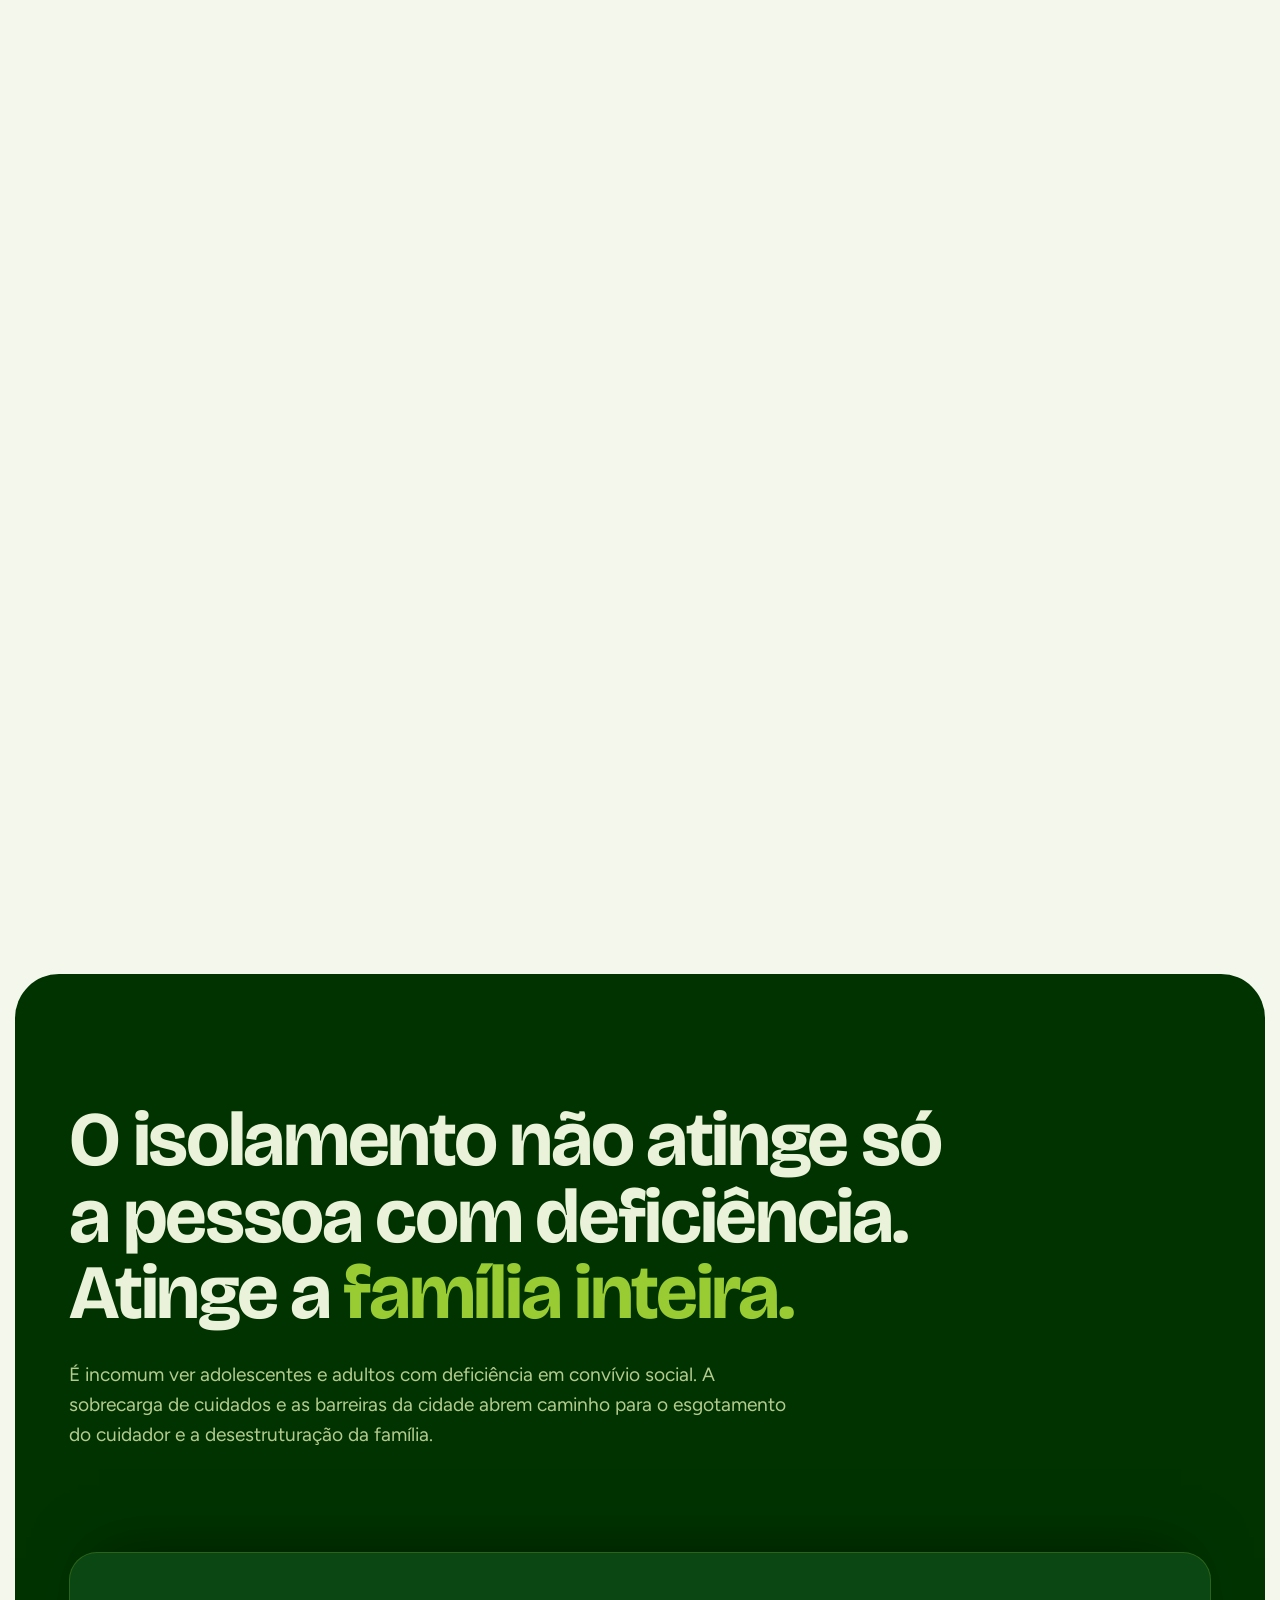
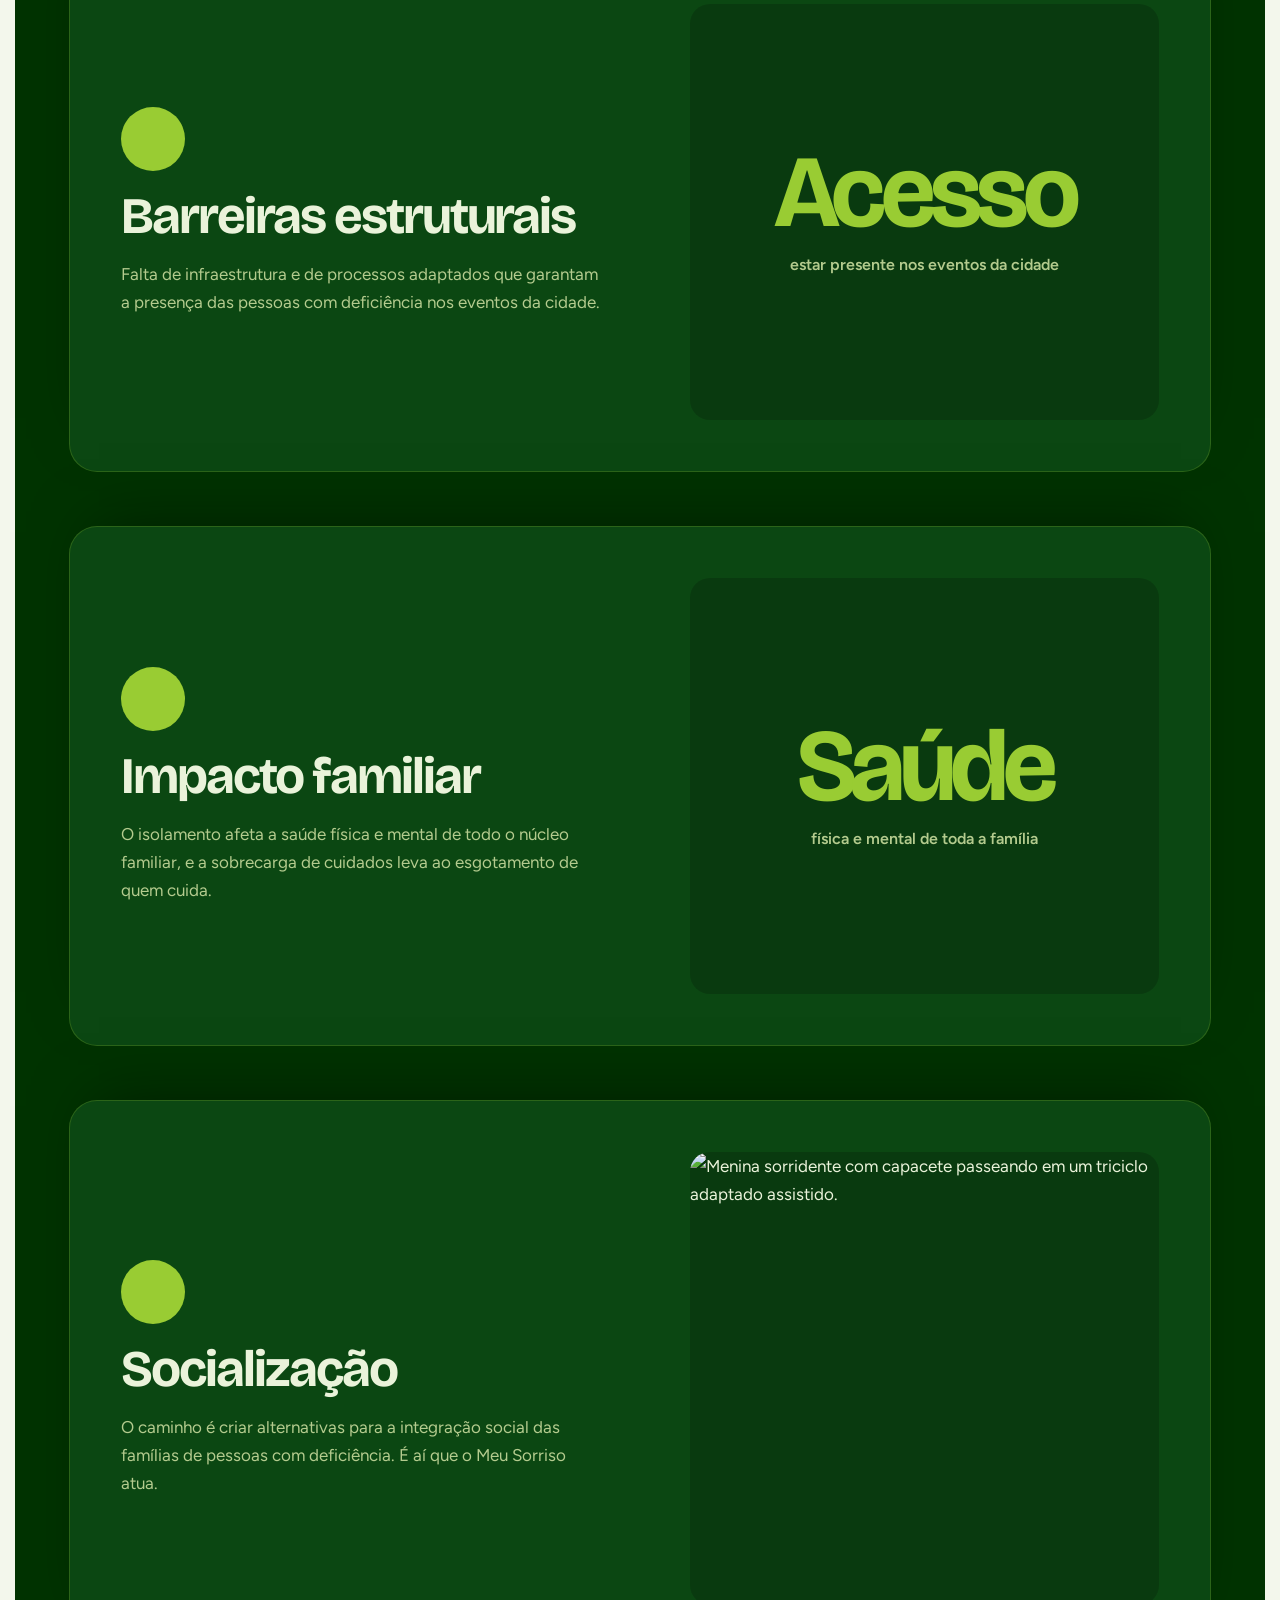
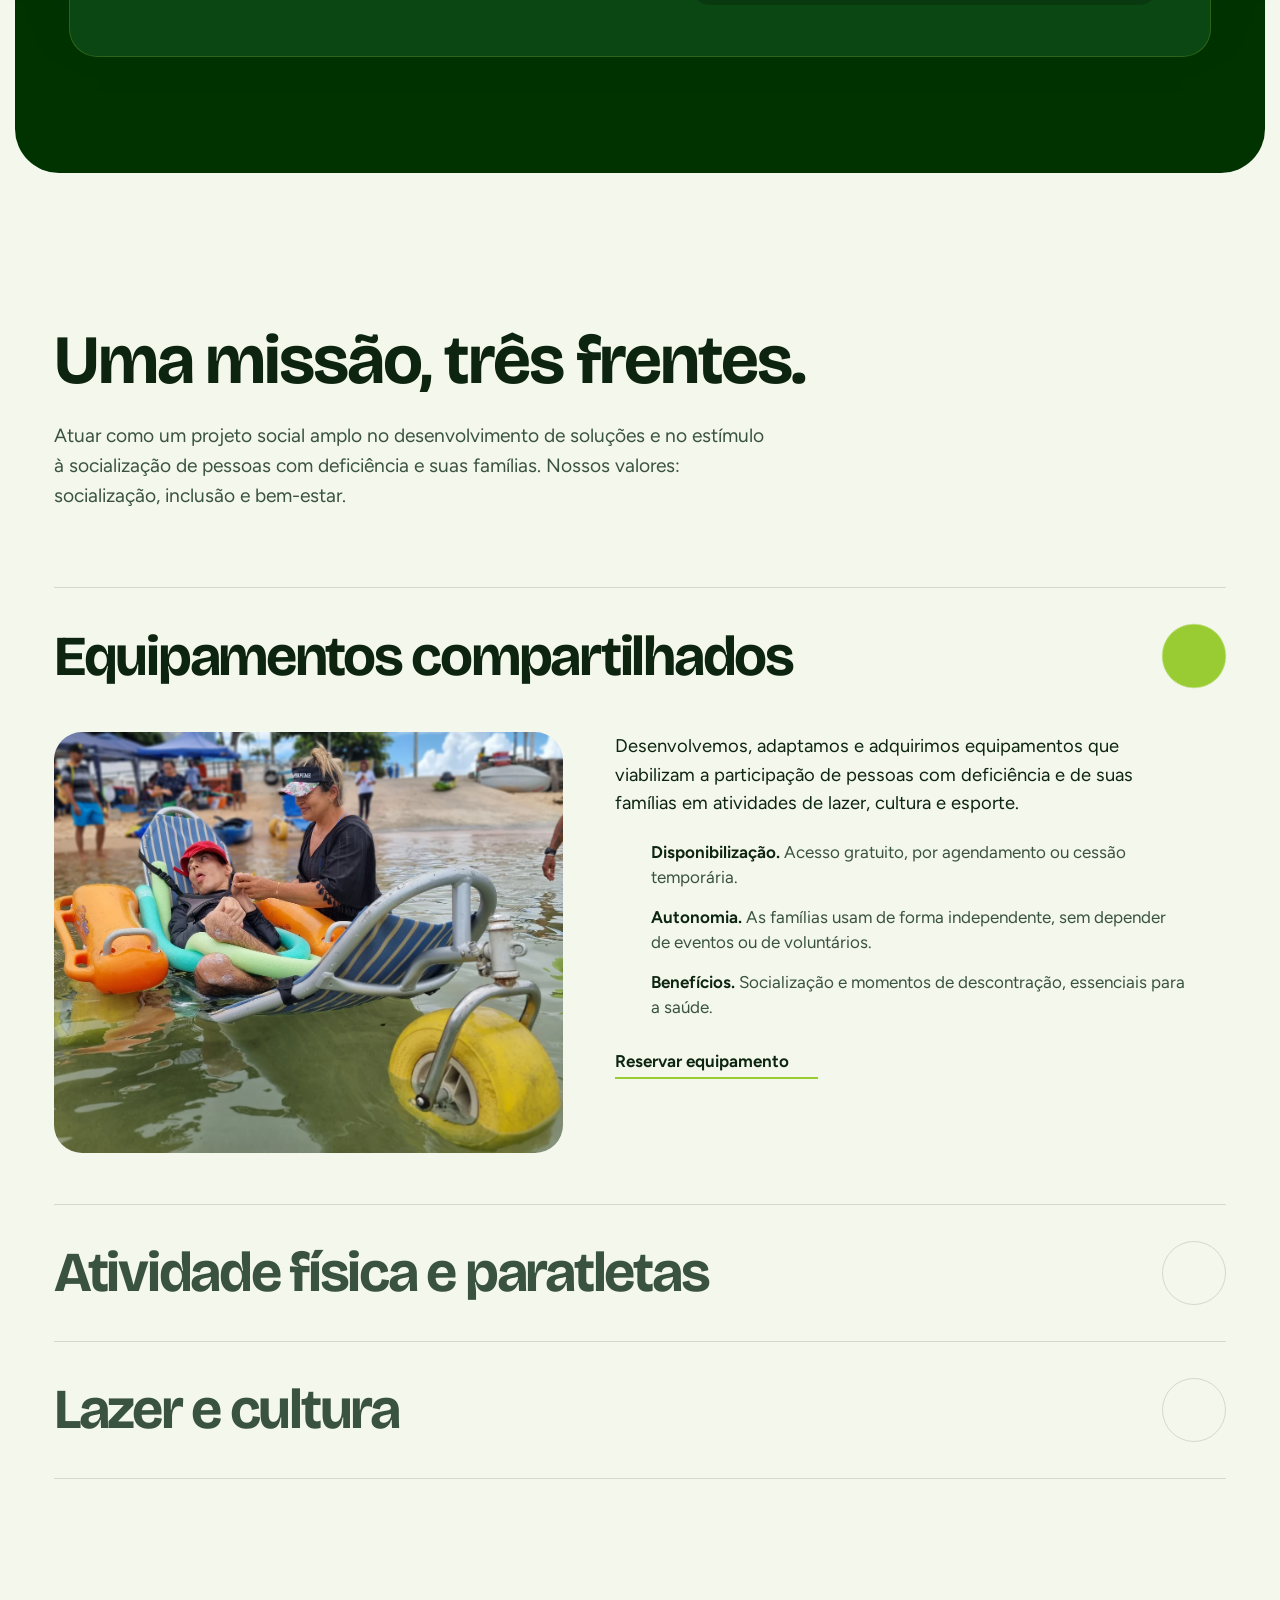
==== commit 76257a4e: "atualização de abas:  atv fisica  e lazer e cultura atualização de foto e textos nas 2 abas." ====
--- a/index.html
+++ b/index.html
@@ -254,7 +254,7 @@
       <div class="mis__row" data-row>
         <h3><button class="mis__btn" type="button" aria-expanded="false" aria-controls="mis-2" id="mis-b2"><span>Atividade física e paratletas</span><span class="mis__plus"><svg class="i" aria-hidden="true" focusable="false"><use href="#i-plus"/></svg></span></button></h3>
         <div class="mis__panel" id="mis-2" role="region" aria-labelledby="mis-b2"><div class="mis__inner"><div class="mis__grid">
-          <div class="mis__img"><img src="img/missao-handbike.webp" width="892" height="1400" alt="Atleta de capacete e camisa verde pedala uma handbike, de frente." loading="lazy" decoding="async" style="object-position:50% 30%"></div>
+          <div class="mis__img"><img src="img/Ativid fisica e parateltas.webp" width="892" height="1400" alt="Atleta de capacete e camisa verde pedala uma handbike, de frente." loading="lazy" decoding="async" style="object-position:50% 30%"></div>
           <div class="mis__txt">
             <p>O esporte regular preserva a saúde física e mental e amplia a socialização. Nossos equipamentos adaptados viabilizam a prática por pessoas com deficiência, eventual, rogulares ou mesmo para competições.</p>
             <ul class="mis__list">
@@ -269,13 +269,13 @@
       <div class="mis__row" data-row>
         <h3><button class="mis__btn" type="button" aria-expanded="false" aria-controls="mis-3" id="mis-b3"><span>Lazer e cultura</span><span class="mis__plus"><svg class="i" aria-hidden="true" focusable="false"><use href="#i-plus"/></svg></span></button></h3>
         <div class="mis__panel" id="mis-3" role="region" aria-labelledby="mis-b3"><div class="mis__inner"><div class="mis__grid">
-          <div class="mis__img"><img src="img/missao-cadeira.webp" width="864" height="972" alt="Cadeirante de costas, de capacete e camisa verde, olhando o mar ao entardecer." loading="lazy" decoding="async"></div>
+          <div class="mis__img"><img src="img/Lazer e cultur.webp" width="864" height="972" alt="Cadeirante de costas, de capacete e camisa verde, olhando o mar ao entardecer." loading="lazy" decoding="async"></div>
           <div class="mis__txt">
-            <p>Acesso, conforto e segurança são as três barreiras a vencer para que a pessoa com deficiência viva a cultura da cidade de forma ativa: participando, não apenas assistindo.</p>
+            <p>Acessibilidade, pertencimento e integração são barreiras a vencer para que a pessoa com deficiência viva a cultura da cidade de forma ativa:</p>
             <ul class="mis__list">
-              <li><svg class="i" aria-hidden="true" focusable="false"><use href="#i-seal-check"/></svg><span><b>Acesso.</b> Pertencer aos espaços públicos e aos eventos sociais e culturais.</span></li>
-              <li><svg class="i" aria-hidden="true" focusable="false"><use href="#i-seal-check"/></svg><span><b>Conforto e segurança.</b> Equipamentos adaptados para viabilizar experiências plenas.</span></li>
-              <li><svg class="i" aria-hidden="true" focusable="false"><use href="#i-seal-check"/></svg><span><b>Participação ativa.</b> Viver a cidade como protagonista, não como espectador.</span></li>
+              <li><svg class="i" aria-hidden="true" focusable="false"><use href="#i-seal-check"/></svg><span><b>Acessibilidade.</b> Nosso equipamentos adaptados viabilizam o acesso aos espaços públicos e aos eventos sociais e culturais.</span></li>
+              <li><svg class="i" aria-hidden="true" focusable="false"><use href="#i-seal-check"/></svg><span><b>Pertencimento.</b> Pertencer vai muito além de estar presente.</span></li>
+              <li><svg class="i" aria-hidden="true" focusable="false"><use href="#i-seal-check"/></svg><span><b>Participação ativa.</b> O pertencimento vem da participação não apenas como espectador e nossos equipamentos viabilizam experiências plenas.</span></li>
             </ul>
           </div>
         </div></div></div>
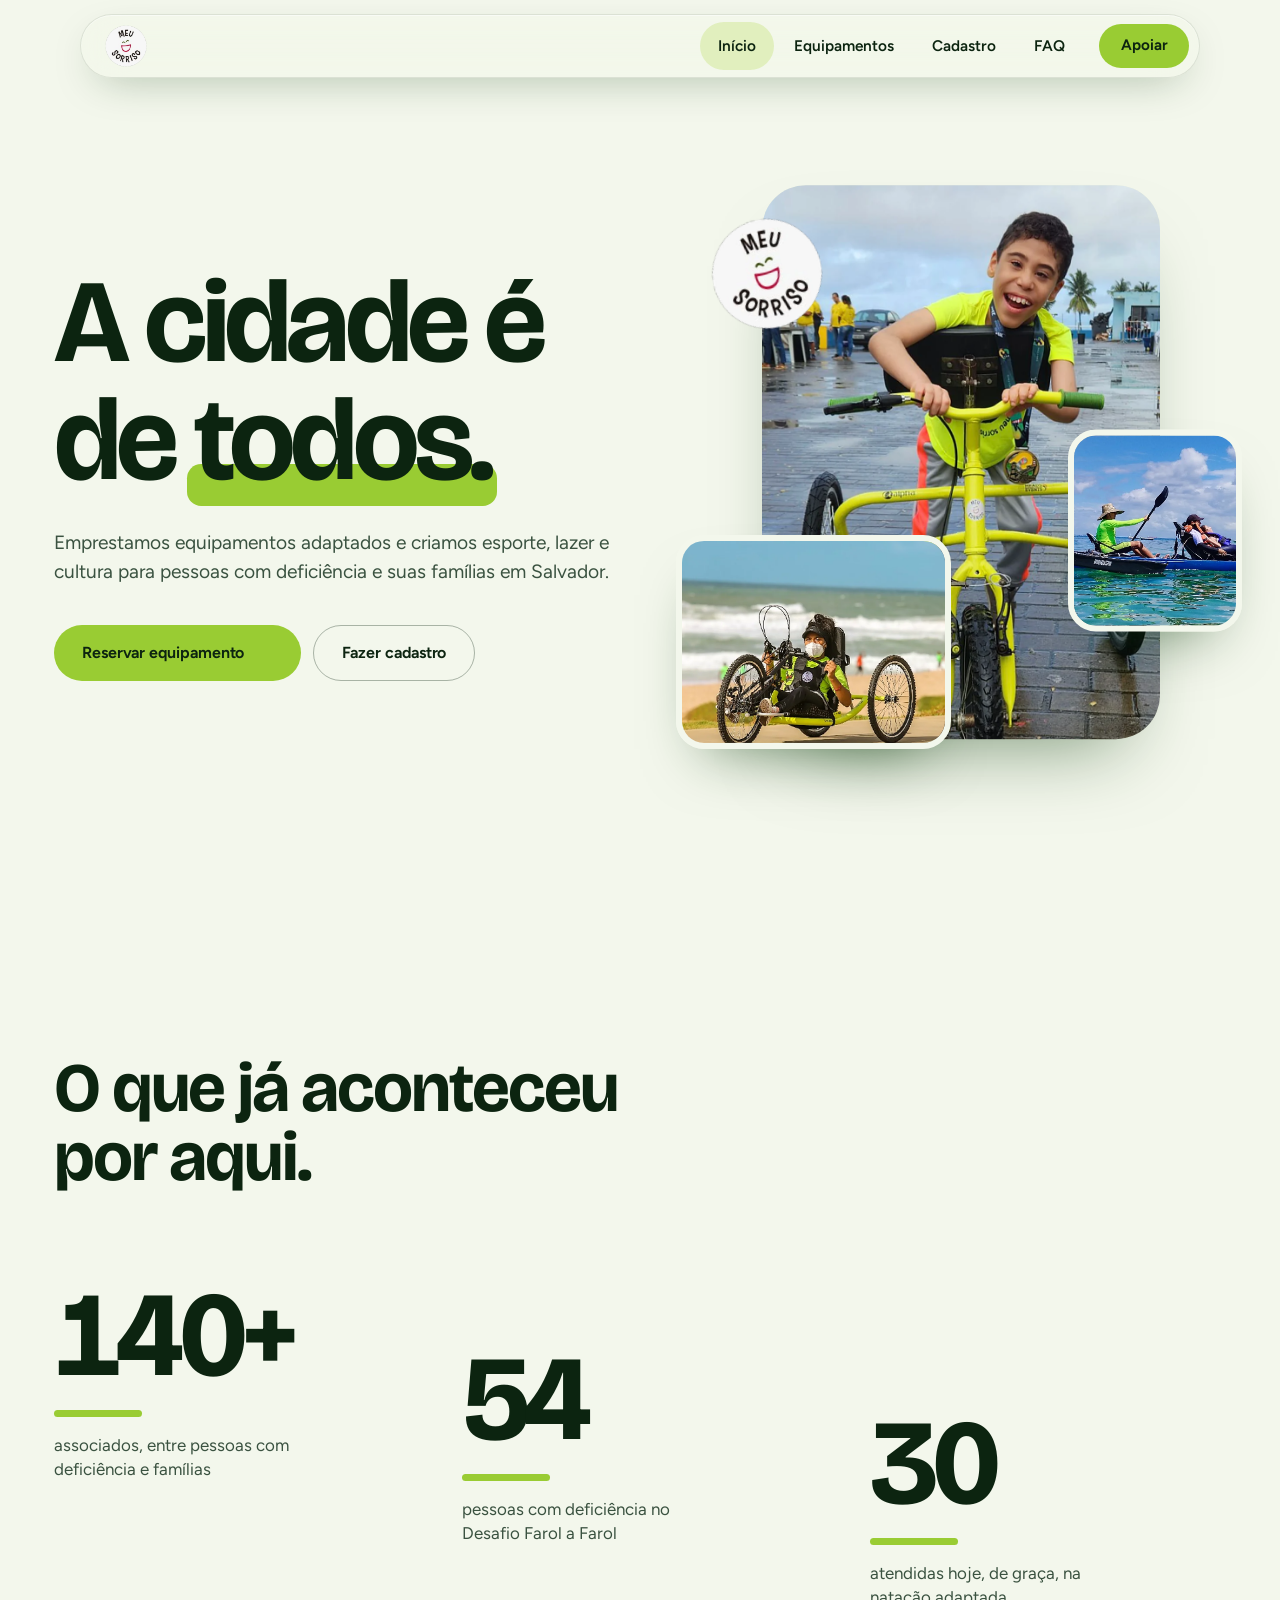
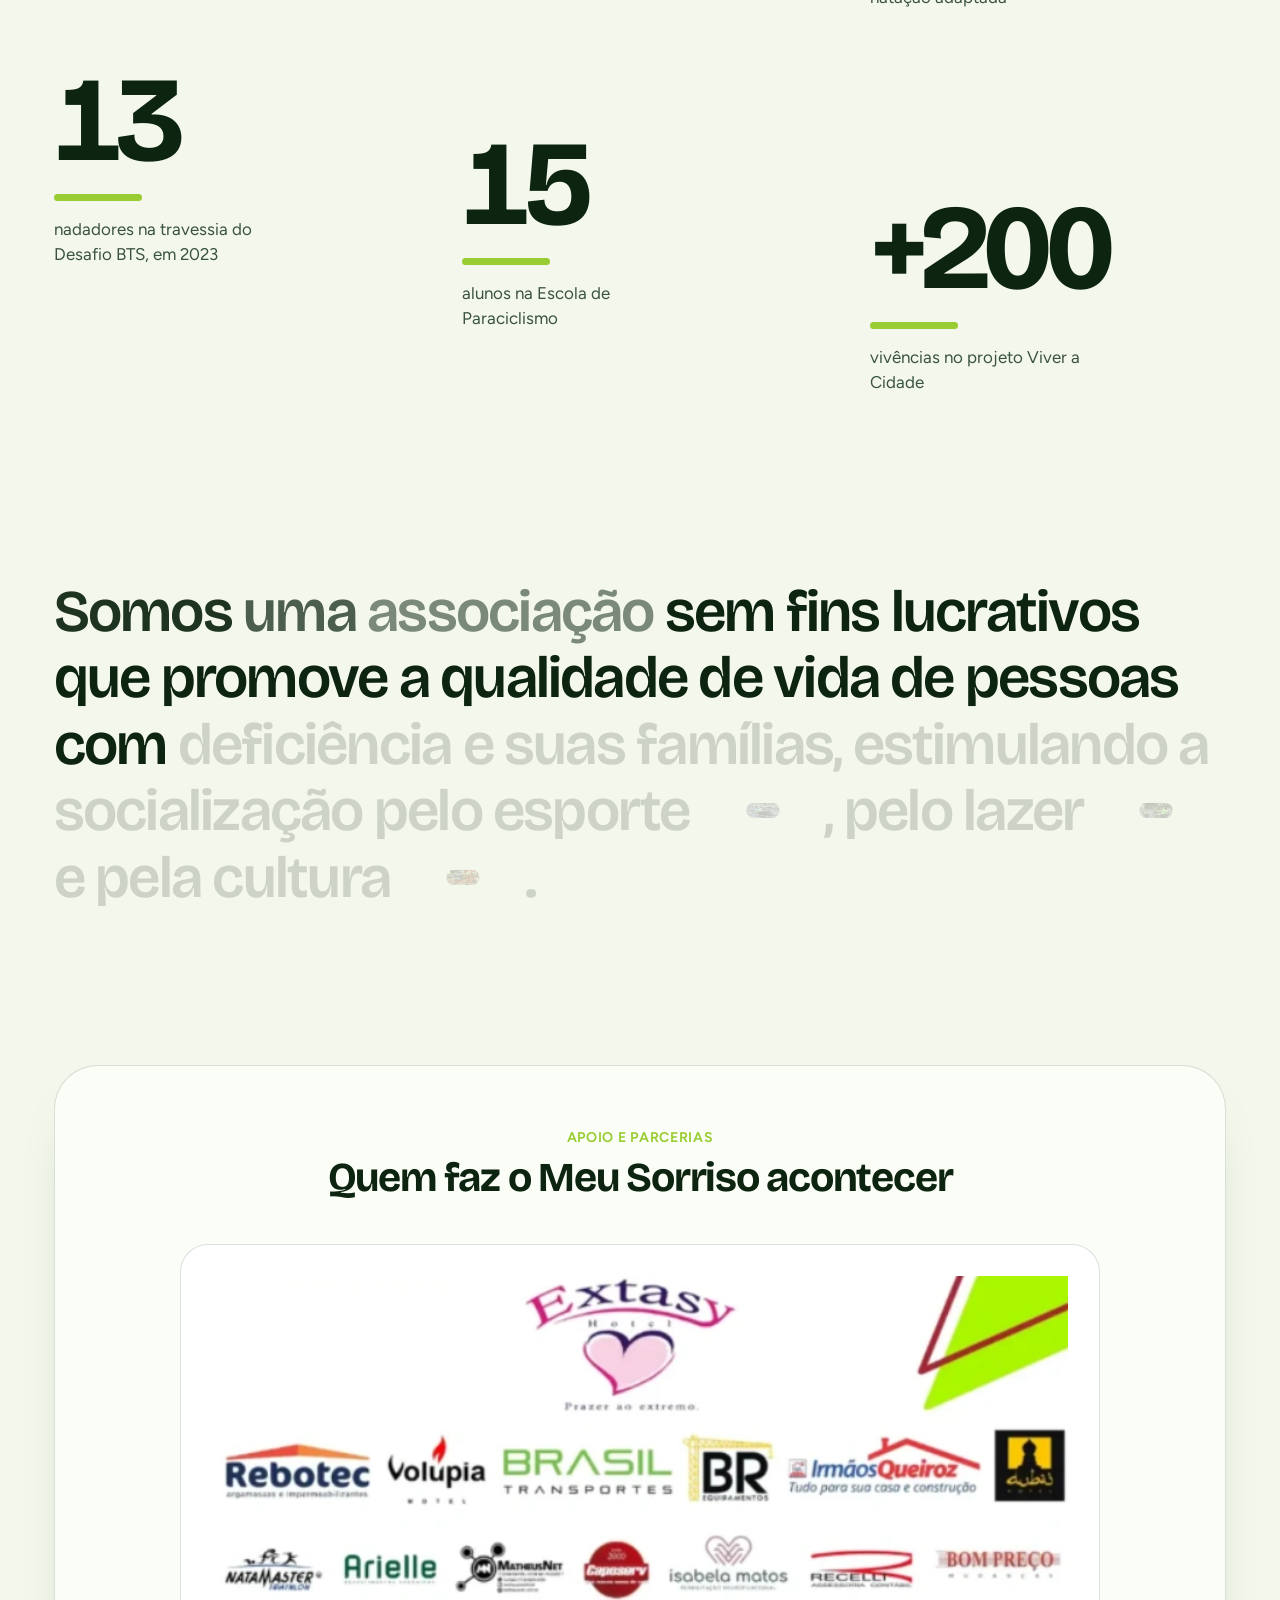
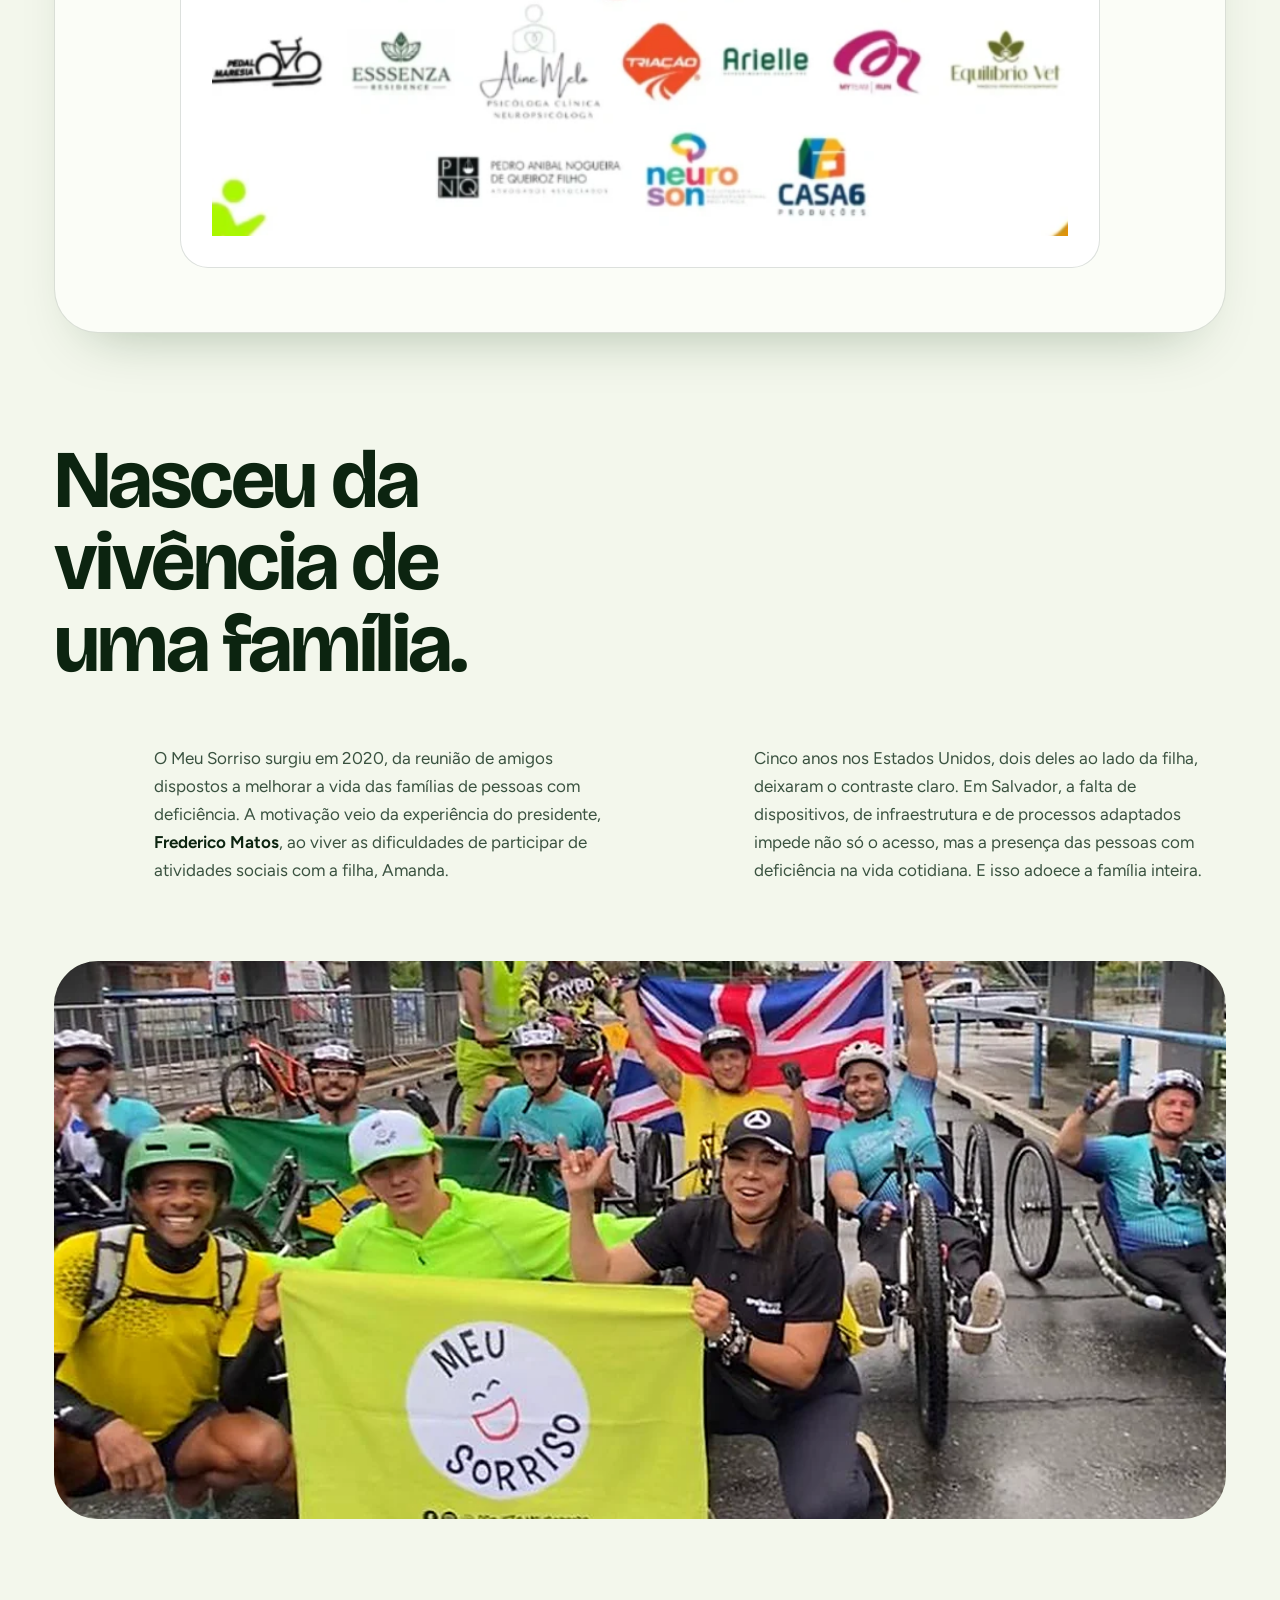
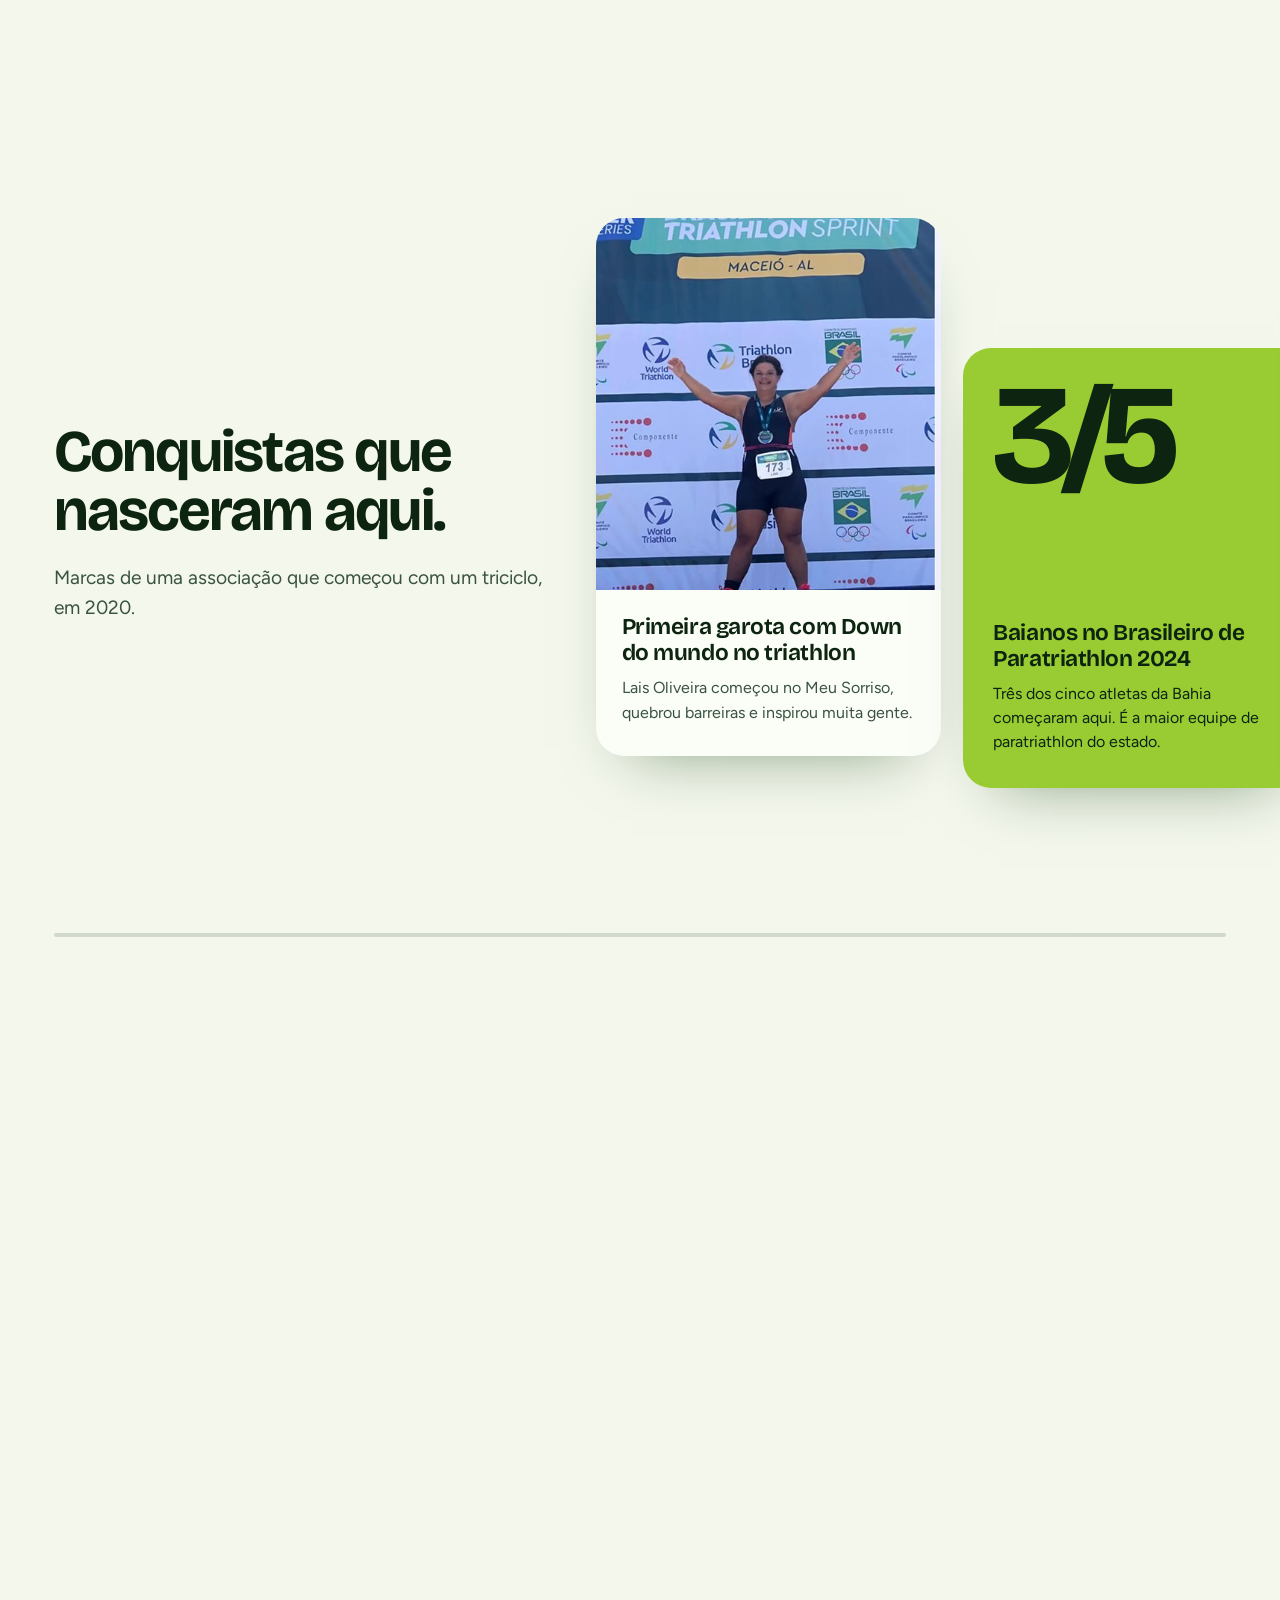
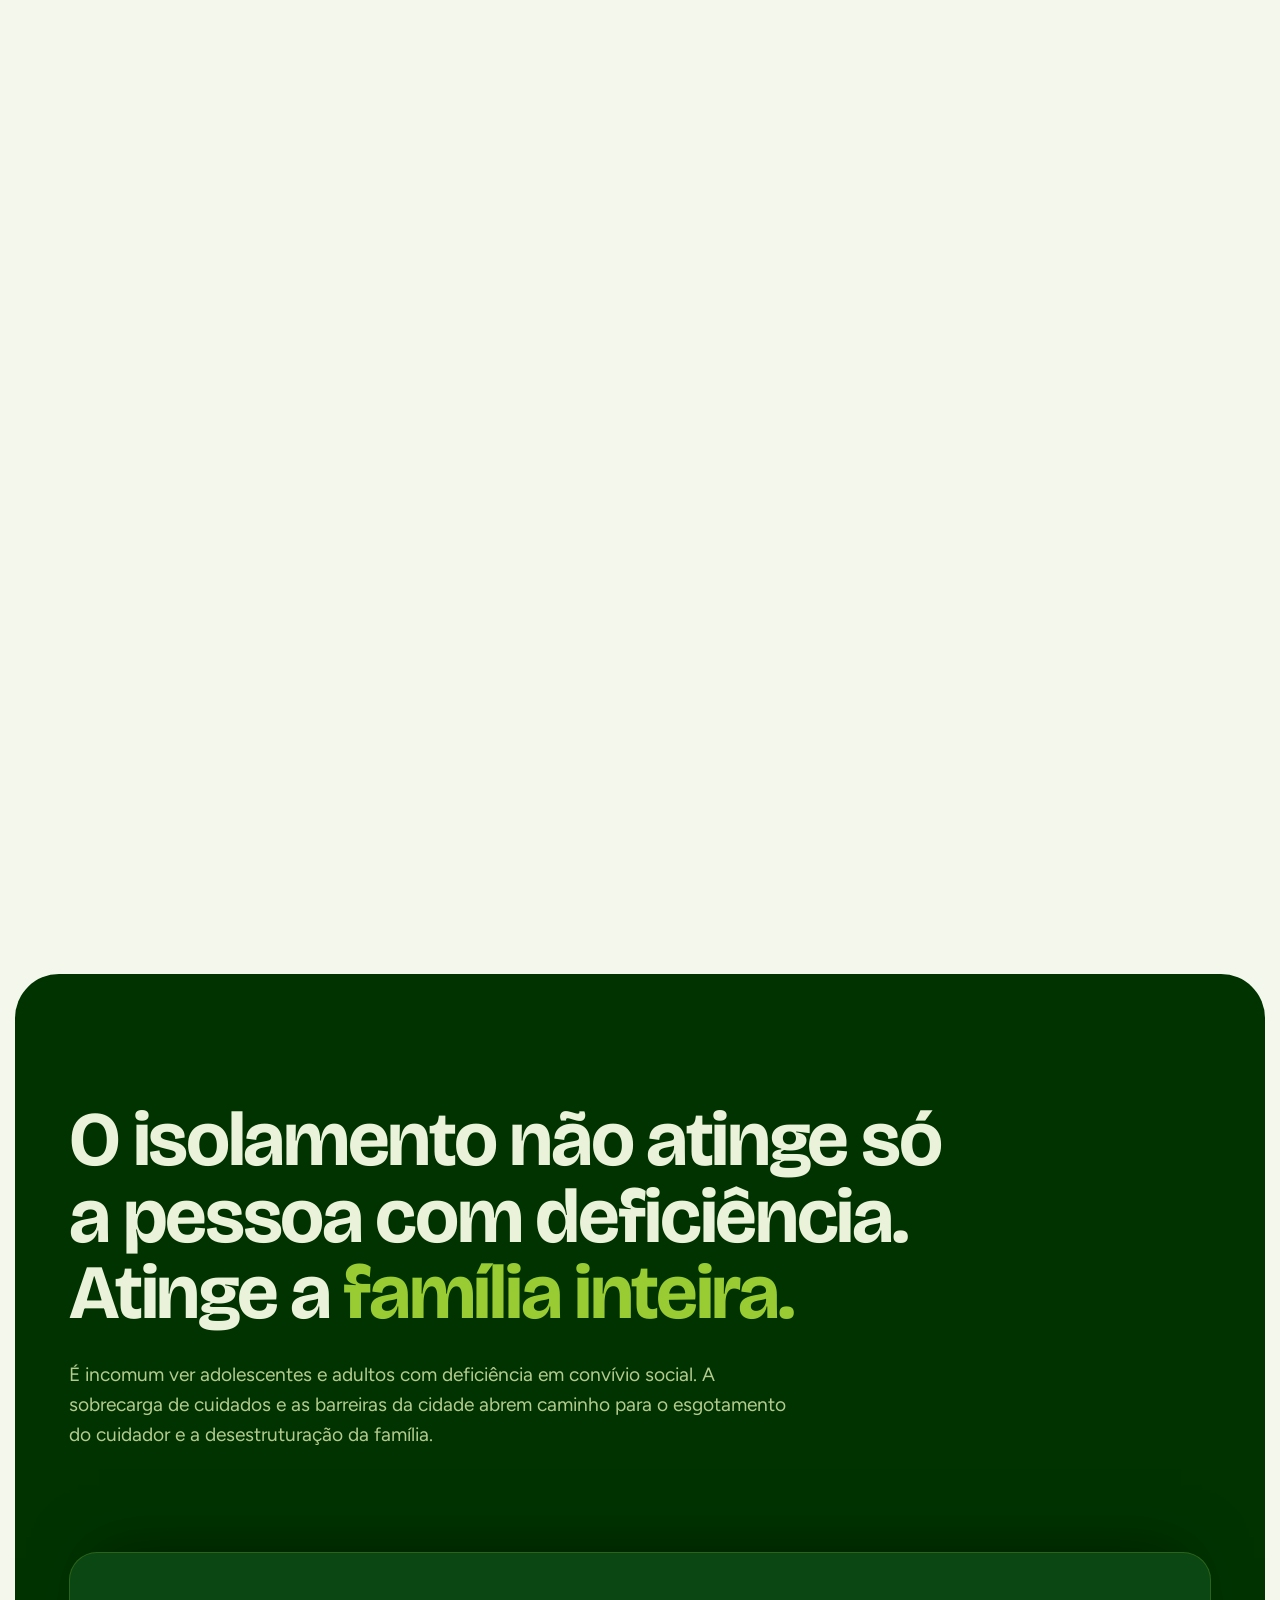
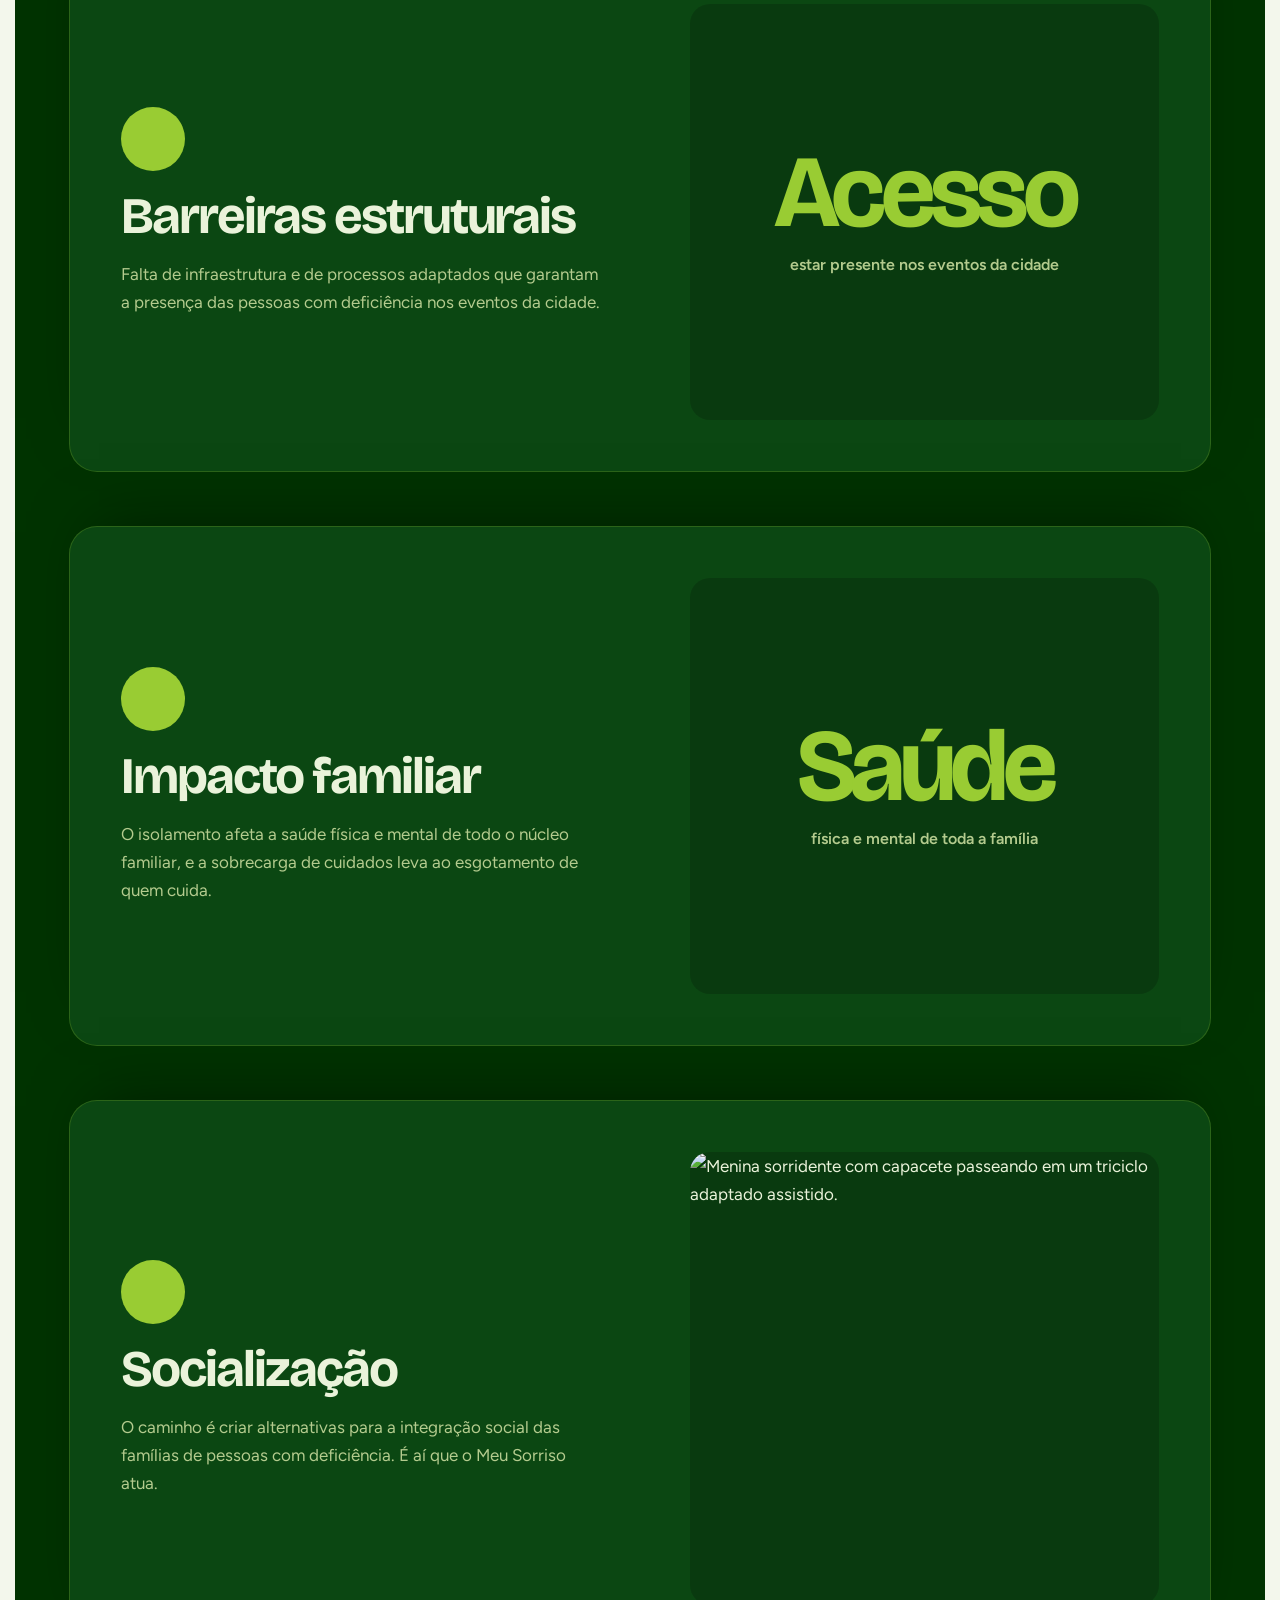
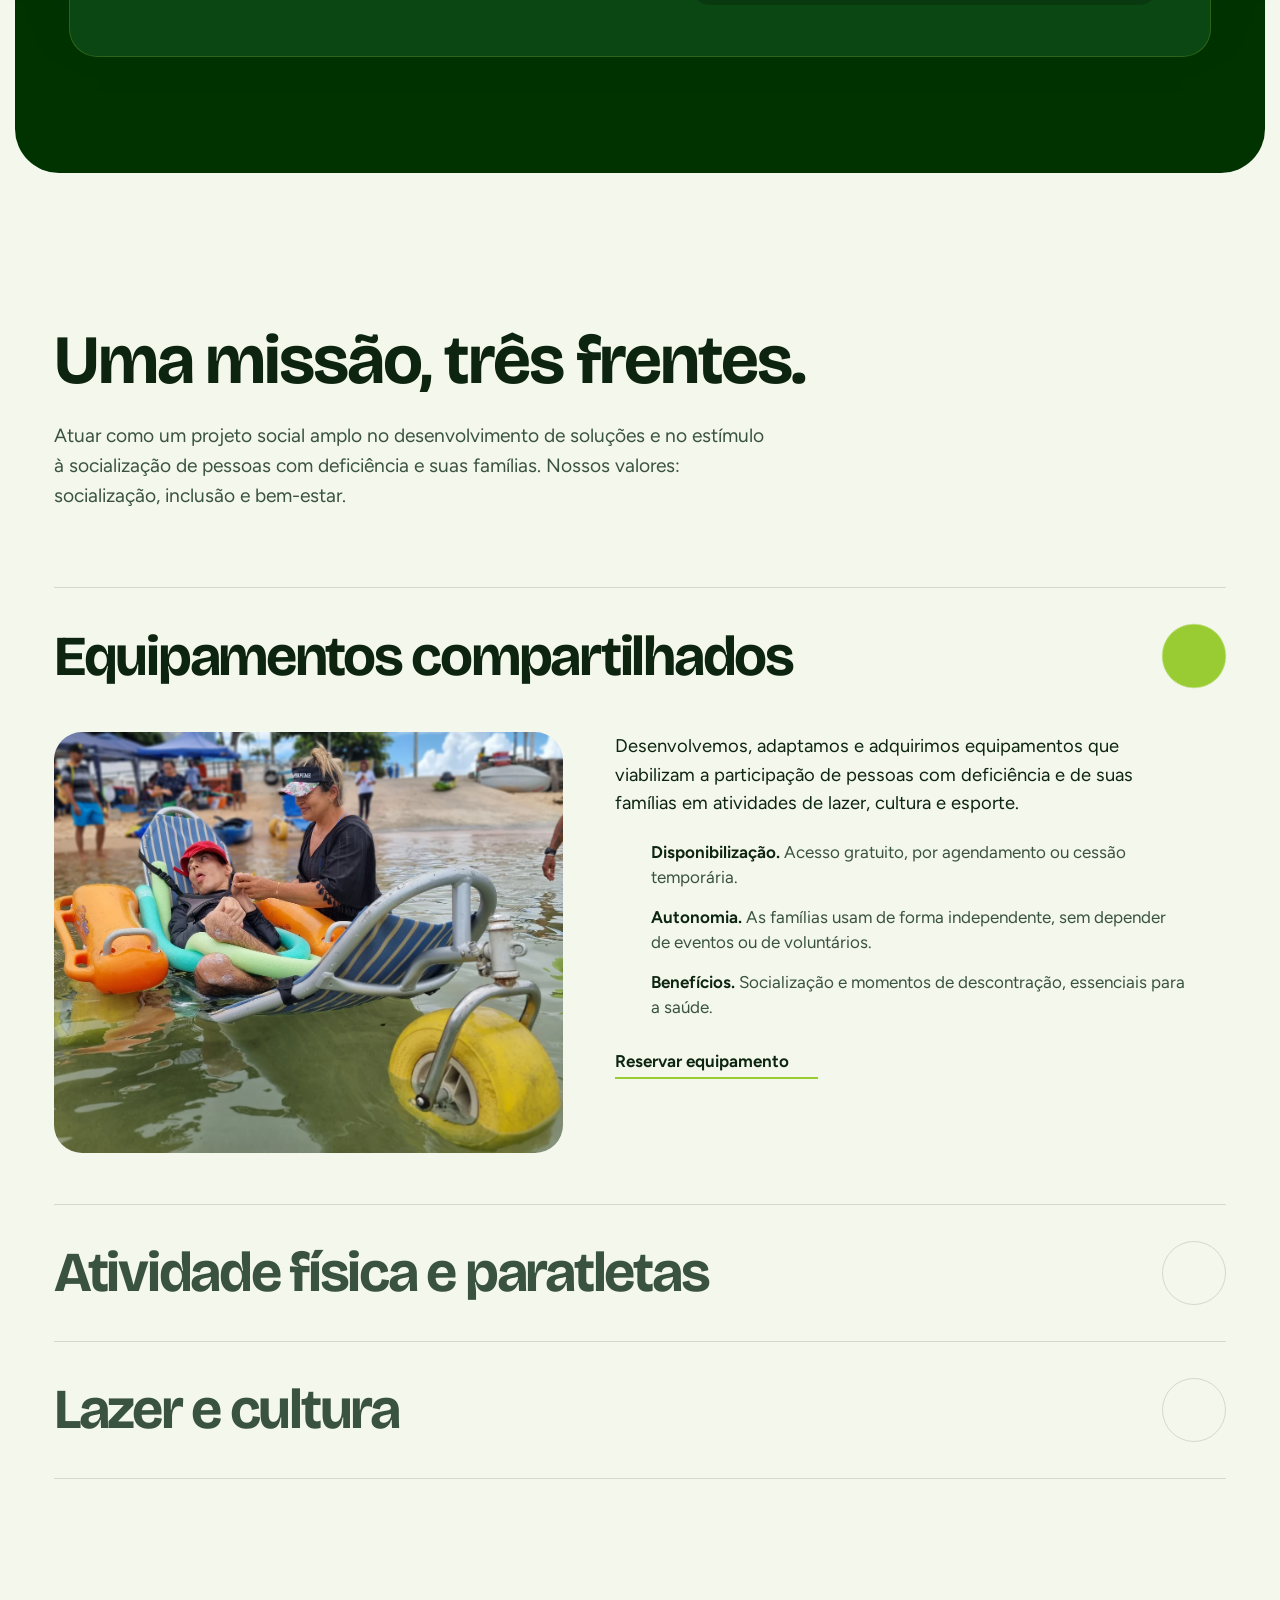
==== commit c6be420c: "Update de Acervo, pequeno conserto em index. Adição de varios Itens e fotos no acervo e update de qu" ====
--- a/index.html
+++ b/index.html
@@ -31,7 +31,6 @@
     <a class="nav__brand" href="index.html" aria-label="Meu Sorriso, página inicial">
       <img src="img/logo-meu-sorriso.webp" alt="Logotipo Associação Meu Sorriso" width="48" height="48" class="brand__logo-img">
     </a>
-    <nav class="nav__links" aria-label="Principal"></a>
     <nav class="nav__links" aria-label="Principal">
       <a href="index.html" aria-current="page">Início</a>
       <a href="equipamentos.html">Equipamentos</a>
@@ -288,7 +287,7 @@
 <section class="prog" id="programas" aria-labelledby="h-prog" data-prog>
   <div class="wrap prog__grid">
     <div class="prog__side">
-      <h2 class="h2" id="h-prog">O ano no Meu Sorriso.</h2>
+      <h2 class="h2" id="h-prog">Projetos, Eventos e Participações.</h2>
       <p class="lead">Programas contínuos e desafios que já fazem parte da cultura esportiva de Salvador.</p>
       <div class="prog__list" data-prog-list role="list"></div>
     </div>
@@ -352,7 +351,7 @@
       <figure><img src="img/eq-handbike.webp" width="819" height="693" alt="" loading="lazy"></figure>
     </div>
     <div>
-      <div class="acervo__num" aria-hidden="true"><span data-count="29" data-from="1">29</span><small>equipamentos no acervo</small></div>
+      <div class="acervo__num" aria-hidden="true"><span data-count="31" data-from="1">31</span><small>equipamentos no acervo</small></div>
       <h2 class="h2" id="h-acervo" data-reveal>Um acervo que cresceu de 1 triciclo.</h2>
       <p class="copy" data-reveal>Os equipamentos são compartilhados e gratuitos, disponíveis por agendamento para que muitas famílias possam usá-los com autonomia. O uso gratuito vale para famílias e outras entidades.</p>
       <a class="btn btn--primary" href="equipamentos.html#reservar" data-magnet>Reservar equipamento <svg class="i" aria-hidden="true" focusable="false"><use href="#i-arrow-right"/></svg></a>
--- a/css/styles.css
+++ b/css/styles.css
@@ -452,39 +452,136 @@
 .phead__media img{position:absolute;inset:-6% 0;width:100%;height:112%;object-fit:cover}
 .phead__cta{display:flex;flex-wrap:wrap;gap:12px;margin-top:34px}
 
-/* ---- equipamentos: bento ---- */
+
+/* ---- equipamentos: bento para 15 itens ---- */
 .acervo-sec{padding:calc(var(--sec)*.35) 0 var(--sec)}
 .acervo-sec .h2{max-width:14ch;margin-bottom:clamp(36px,5vw,64px)}
-.bento{display:grid;grid-template-columns:repeat(12,minmax(0,1fr));grid-auto-rows:clamp(120px,11.4vw,168px);gap:clamp(10px,1.3vw,18px)}
-.cell{position:relative;border-radius:var(--r-lg);overflow:hidden;background:var(--paper-2);isolation:isolate}
-.cell img{position:absolute;inset:0;width:100%;height:100%;object-fit:cover;transition:transform 1.4s var(--ease);z-index:-2}
-.cell:hover img{transform:scale(1.06)}
-.cell--photo::after{content:"";position:absolute;inset:0;background:linear-gradient(to top,rgb(0 26 0 / .94) 0%,rgb(0 26 0 / .82) 34%,rgb(0 26 0 / .4) 58%,transparent 80%);z-index:-1}
-.cell__t{position:absolute;left:0;right:0;bottom:0;padding:clamp(16px,1.8vw,26px);color:#F4F9EA;text-shadow:0 1px 14px rgb(0 26 0 / .55)}
-.cell h3{font:700 clamp(1.25rem,2vw,1.85rem)/1.05 var(--display);letter-spacing:-.03em}
-.cell p{margin-top:8px;font-size:.95rem;line-height:1.4;max-width:34ch;opacity:.92}
-.cell__n{display:block;margin-top:10px;font-weight:650;font-size:.92rem;opacity:.95}
-.cell--type{padding:clamp(18px,2vw,30px);display:flex;flex-direction:column;justify-content:space-between;color:var(--on-lima)}
-.cell--lima{background:var(--lima)}
-.cell--soft{background:var(--lima-soft)}
-.cell--ink{background:var(--surface);box-shadow:inset 0 0 0 1.5px var(--line)}
-.cell--type .cell__t{position:static;padding:0;color:inherit;text-shadow:none}
-.cell--type .cell__ico{width:clamp(44px,4vw,60px);height:clamp(44px,4vw,60px)}
-.cell--type .cell__count{font:700 clamp(3rem,6vw,5.6rem)/.85 var(--display);letter-spacing:-.06em}
-.cell--type p{opacity:.85}
-.cell--type .cell__n{opacity:.85}
-.c1{grid-column:1/6;grid-row:1/5}
-.c2{grid-column:6/10;grid-row:1/3}
-.c3{grid-column:10/13;grid-row:1/3}
-.c4{grid-column:6/10;grid-row:3/5}
-.c5{grid-column:10/13;grid-row:3/5}
-.c6{grid-column:1/4;grid-row:5/9}
-.c7{grid-column:4/9;grid-row:5/7}
-.c8{grid-column:9/13;grid-row:5/7}
-.c9{grid-column:4/8;grid-row:7/9}
-.c10{grid-column:8/13;grid-row:7/9}
+
+.bento--acervo {
+  display: grid;
+  grid-template-columns: repeat(3, 1fr);
+  gap: clamp(14px, 1.8vw, 22px);
+}
+
+.cell {
+  position: relative;
+  border-radius: var(--r-lg);
+  overflow: hidden;
+  background: var(--paper-2);
+  isolation: isolate;
+  min-height: 340px;
+  display: flex;
+  flex-direction: column;
+}
+
+.cell img {
+  position: absolute;
+  inset: 0;
+  width: 100%;
+  height: 100%;
+  object-fit: cover;
+  transition: transform 1.4s var(--ease);
+  z-index: -2;
+}
+
+.cell:hover img {
+  transform: scale(1.06);
+}
+
+.cell--photo::after {
+  content: "";
+  position: absolute;
+  inset: 0;
+  background: linear-gradient(to top, rgb(0 26 0 / .94) 0%, rgb(0 26 0 / .82) 34%, rgb(0 26 0 / .4) 58%, transparent 80%);
+  z-index: -1;
+}
+
+.cell__t {
+  position: absolute;
+  left: 0;
+  right: 0;
+  bottom: 0;
+  padding: clamp(16px, 1.8vw, 24px);
+  color: #F4F9EA;
+  text-shadow: 0 1px 14px rgb(0 26 0 / .55);
+}
+
+.cell h3 {
+  font: 700 clamp(1.2rem, 1.8vw, 1.7rem)/1.1 var(--display);
+  letter-spacing: -.03em;
+}
+
+.cell p {
+  margin-top: 8px;
+  font-size: .95rem;
+  line-height: 1.4;
+  max-width: 36ch;
+  opacity: .92;
+}
+
+.cell__n {
+  display: block;
+  margin-top: 10px;
+  font-weight: 650;
+  font-size: .92rem;
+  opacity: .95;
+}
+
+.cell--type {
+  padding: clamp(20px, 2.2vw, 32px);
+  display: flex;
+  flex-direction: column;
+  justify-content: space-between;
+  color: var(--on-lima);
+}
+
+.cell--lima { background: var(--lima); }
+.cell--soft { background: var(--lima-soft); }
+.cell--ink { background: var(--surface); box-shadow: inset 0 0 0 1.5px var(--line); }
+
+.cell--type .cell__t {
+  position: static;
+  padding: 0;
+  color: inherit;
+  text-shadow: none;
+}
+
+.cell--type .cell__ico {
+  width: clamp(40px, 3.8vw, 56px);
+  height: clamp(40px, 3.8vw, 56px);
+}
+
+.cell--type .cell__count {
+  font: 700 clamp(2.8rem, 5.5vw, 5rem)/.85 var(--display);
+  letter-spacing: -.06em;
+}
+
+.cell--span-2 {
+  grid-column: span 2;
+}
+
+@media (max-width: 1023px) {
+  .bento--acervo {
+    grid-template-columns: repeat(2, 1fr);
+  }
+  .bento--acervo .cell--span-2 {
+    grid-column: span 2;
+  }
+}
+
+@media (max-width: 680px) {
+  .bento--acervo {
+    grid-template-columns: 1fr;
+  }
+  .bento--acervo .cell,
+  .bento--acervo .cell--span-2 {
+    grid-column: span 1;
+    min-height: 290px;
+  }
+}
 .acervo-total{margin-top:clamp(36px,5vw,64px);font:650 clamp(1.5rem,2.6vw,2.2rem)/1.2 var(--display);letter-spacing:-.025em;max-width:30ch}
 .acervo-total b{background:var(--lima);color:var(--on-lima);padding:0 .3em;border-radius:.3em;font-weight:700}
+
 
 /* ---- como reservar ---- */
 .how{padding:var(--sec) 0}
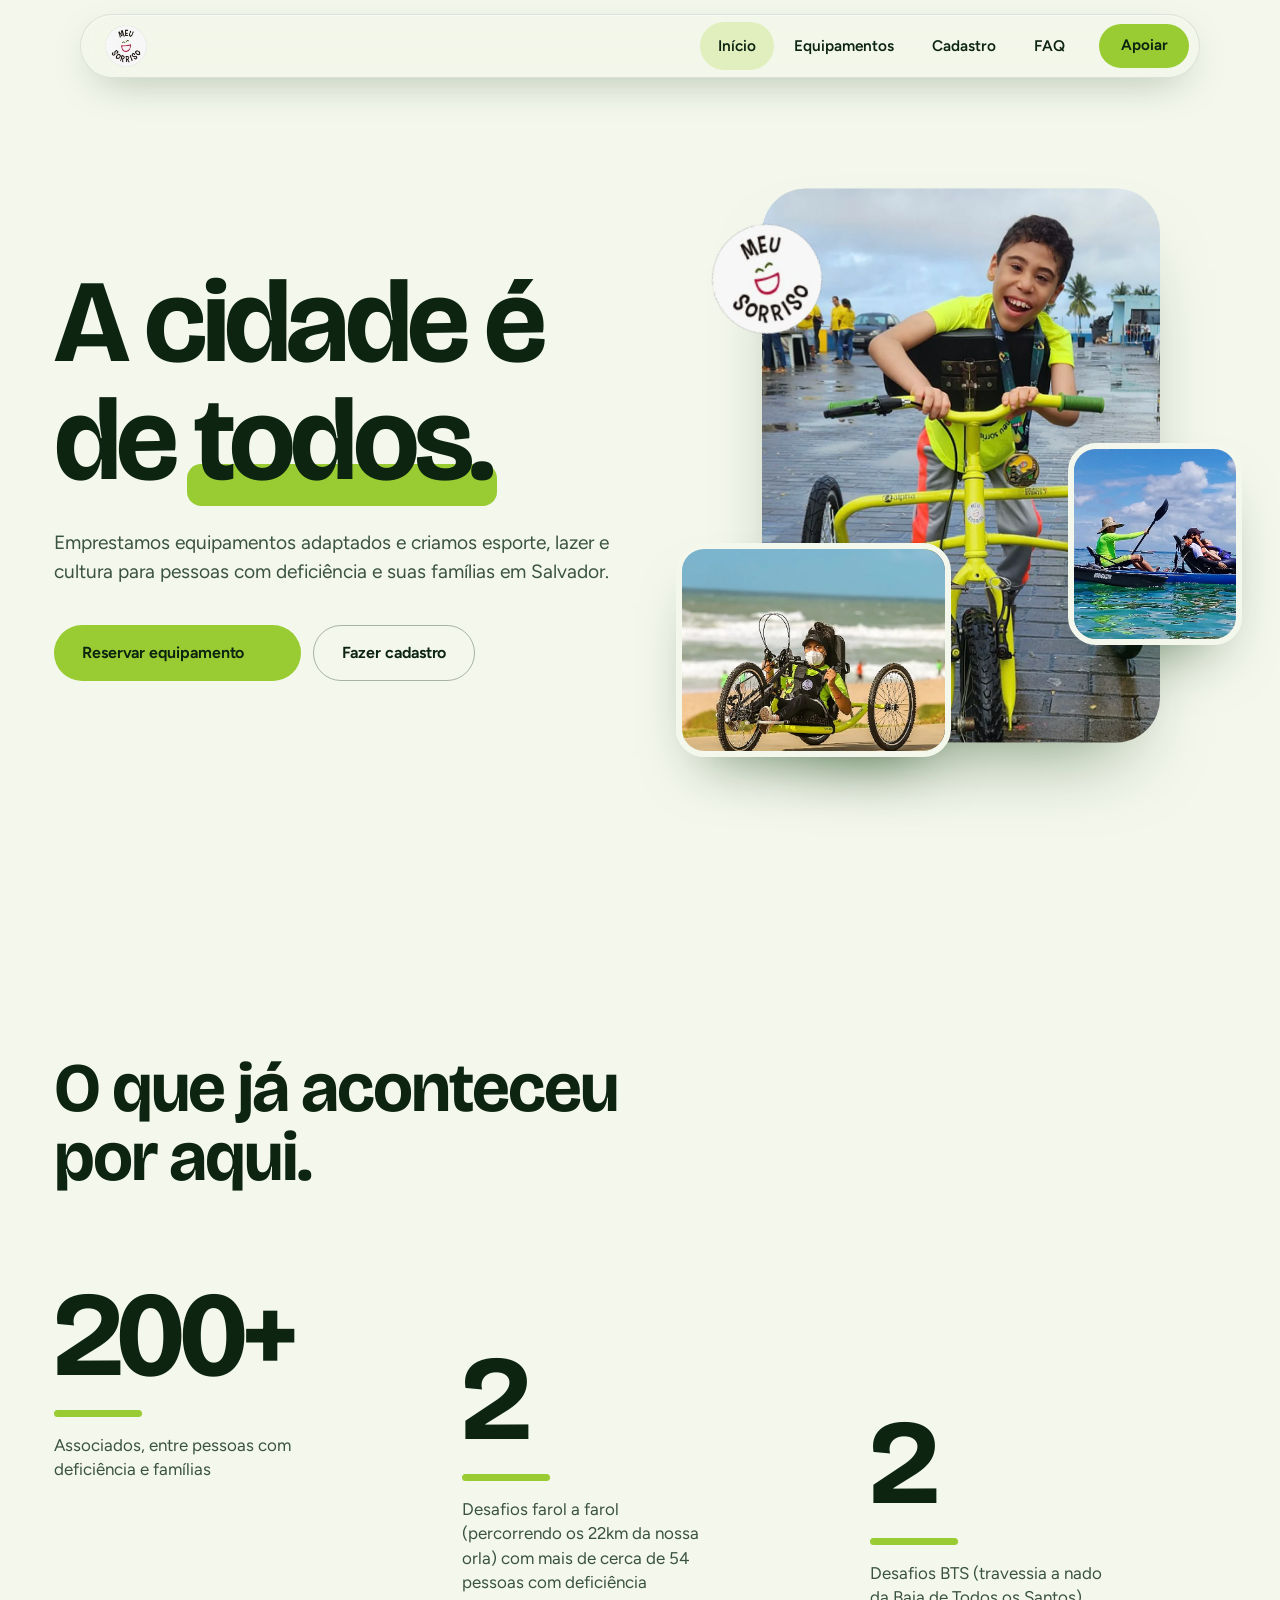
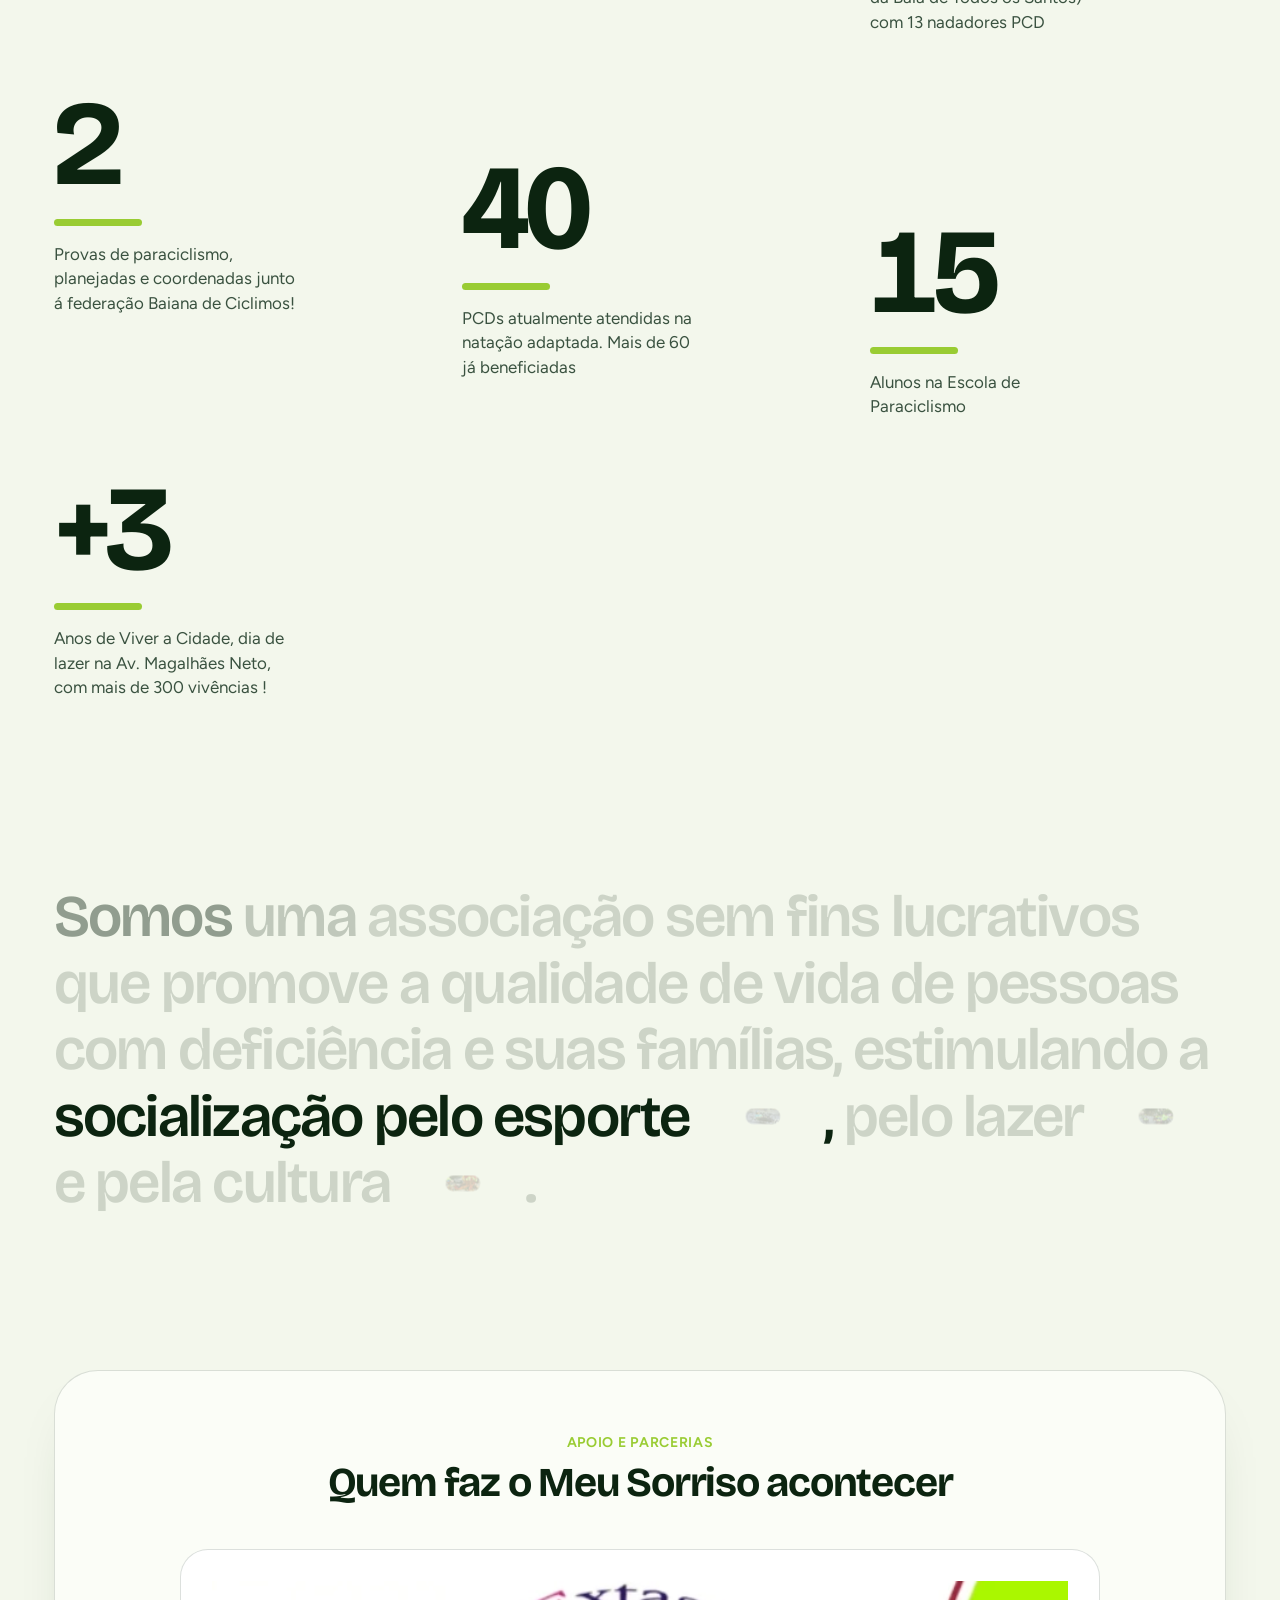
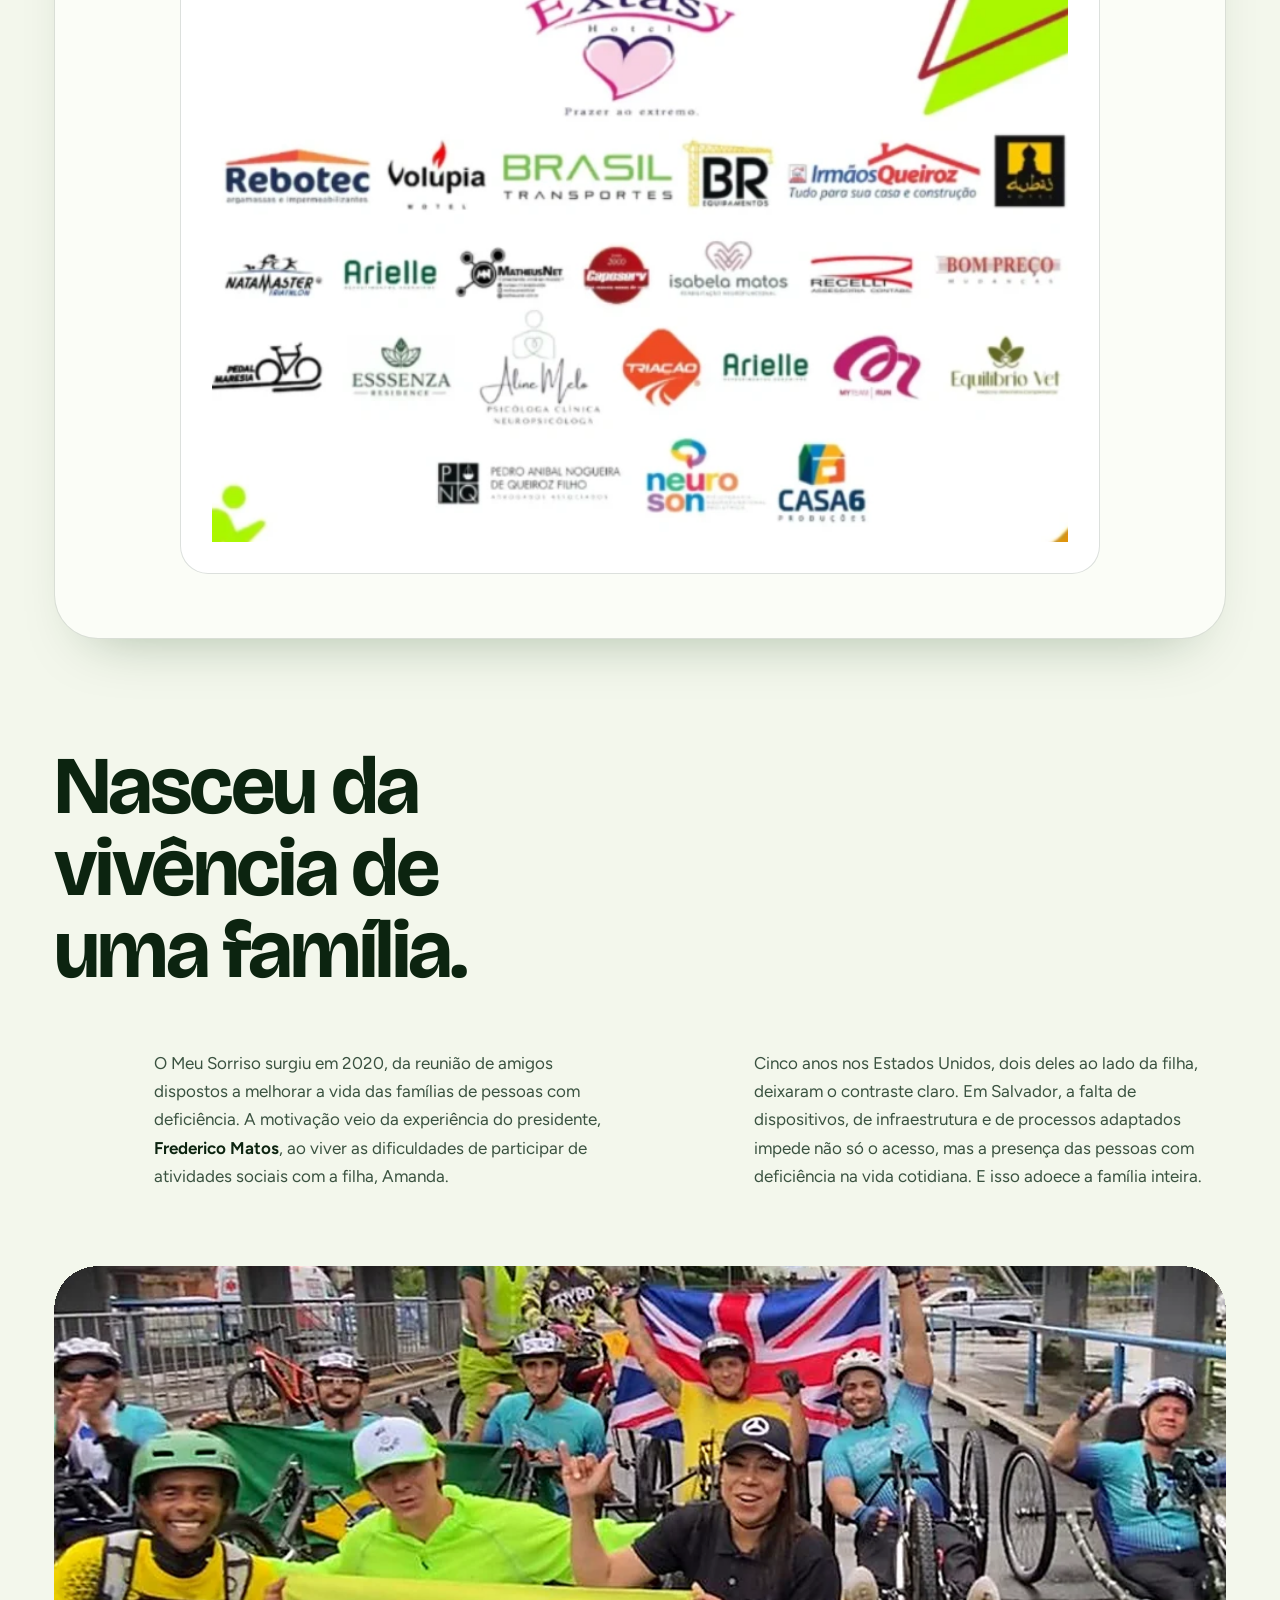
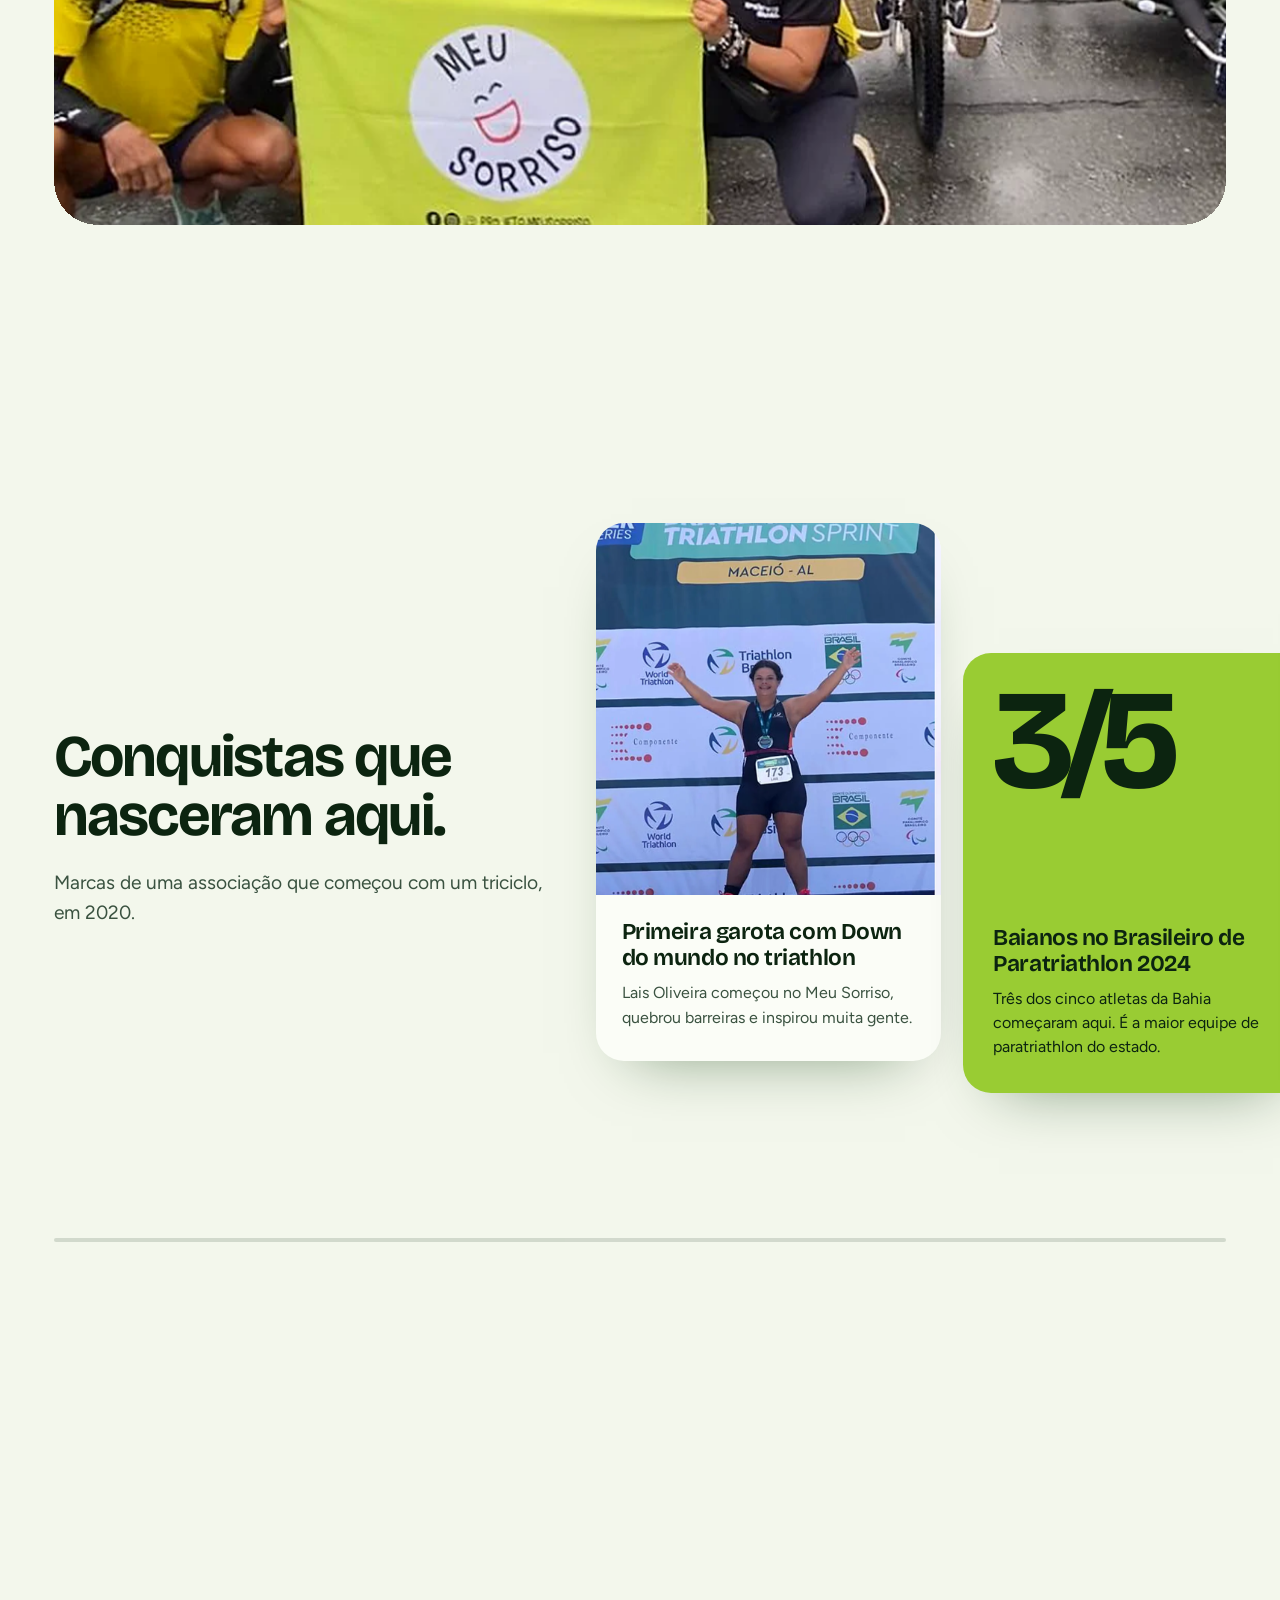
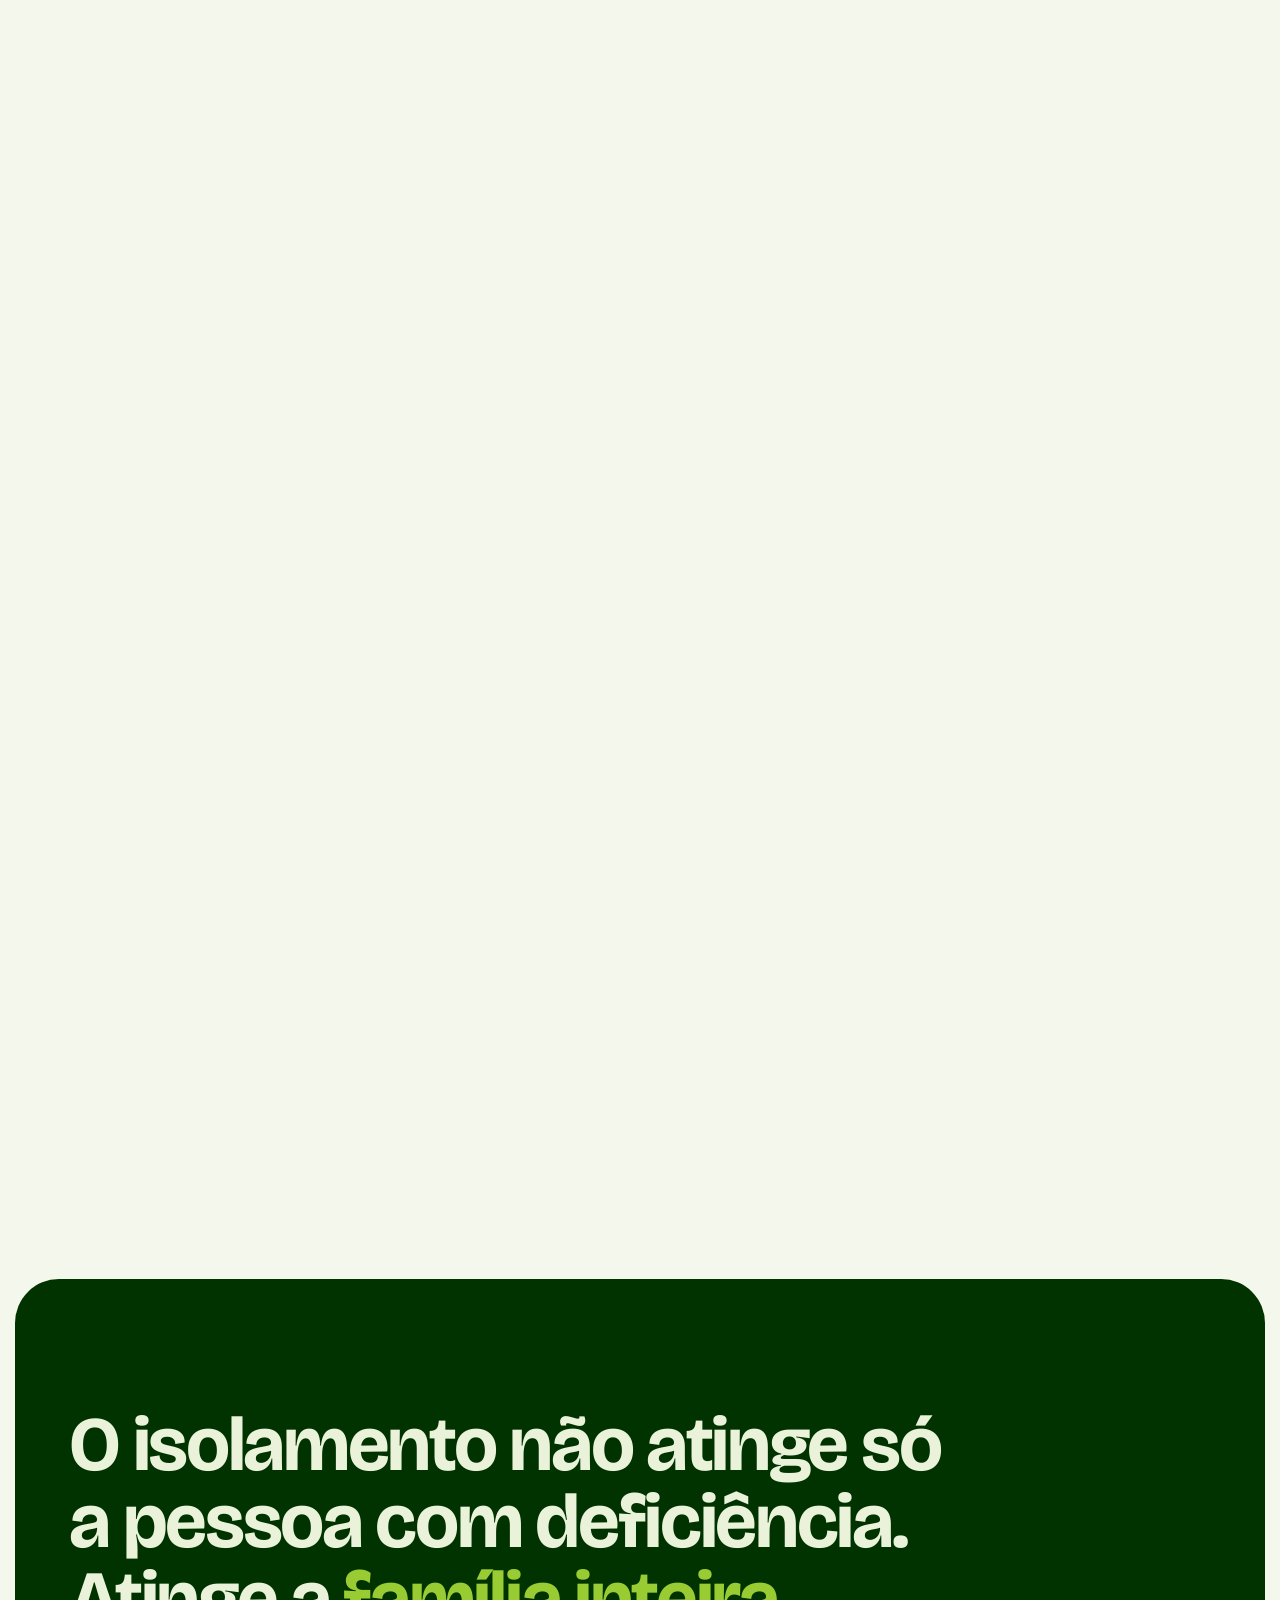
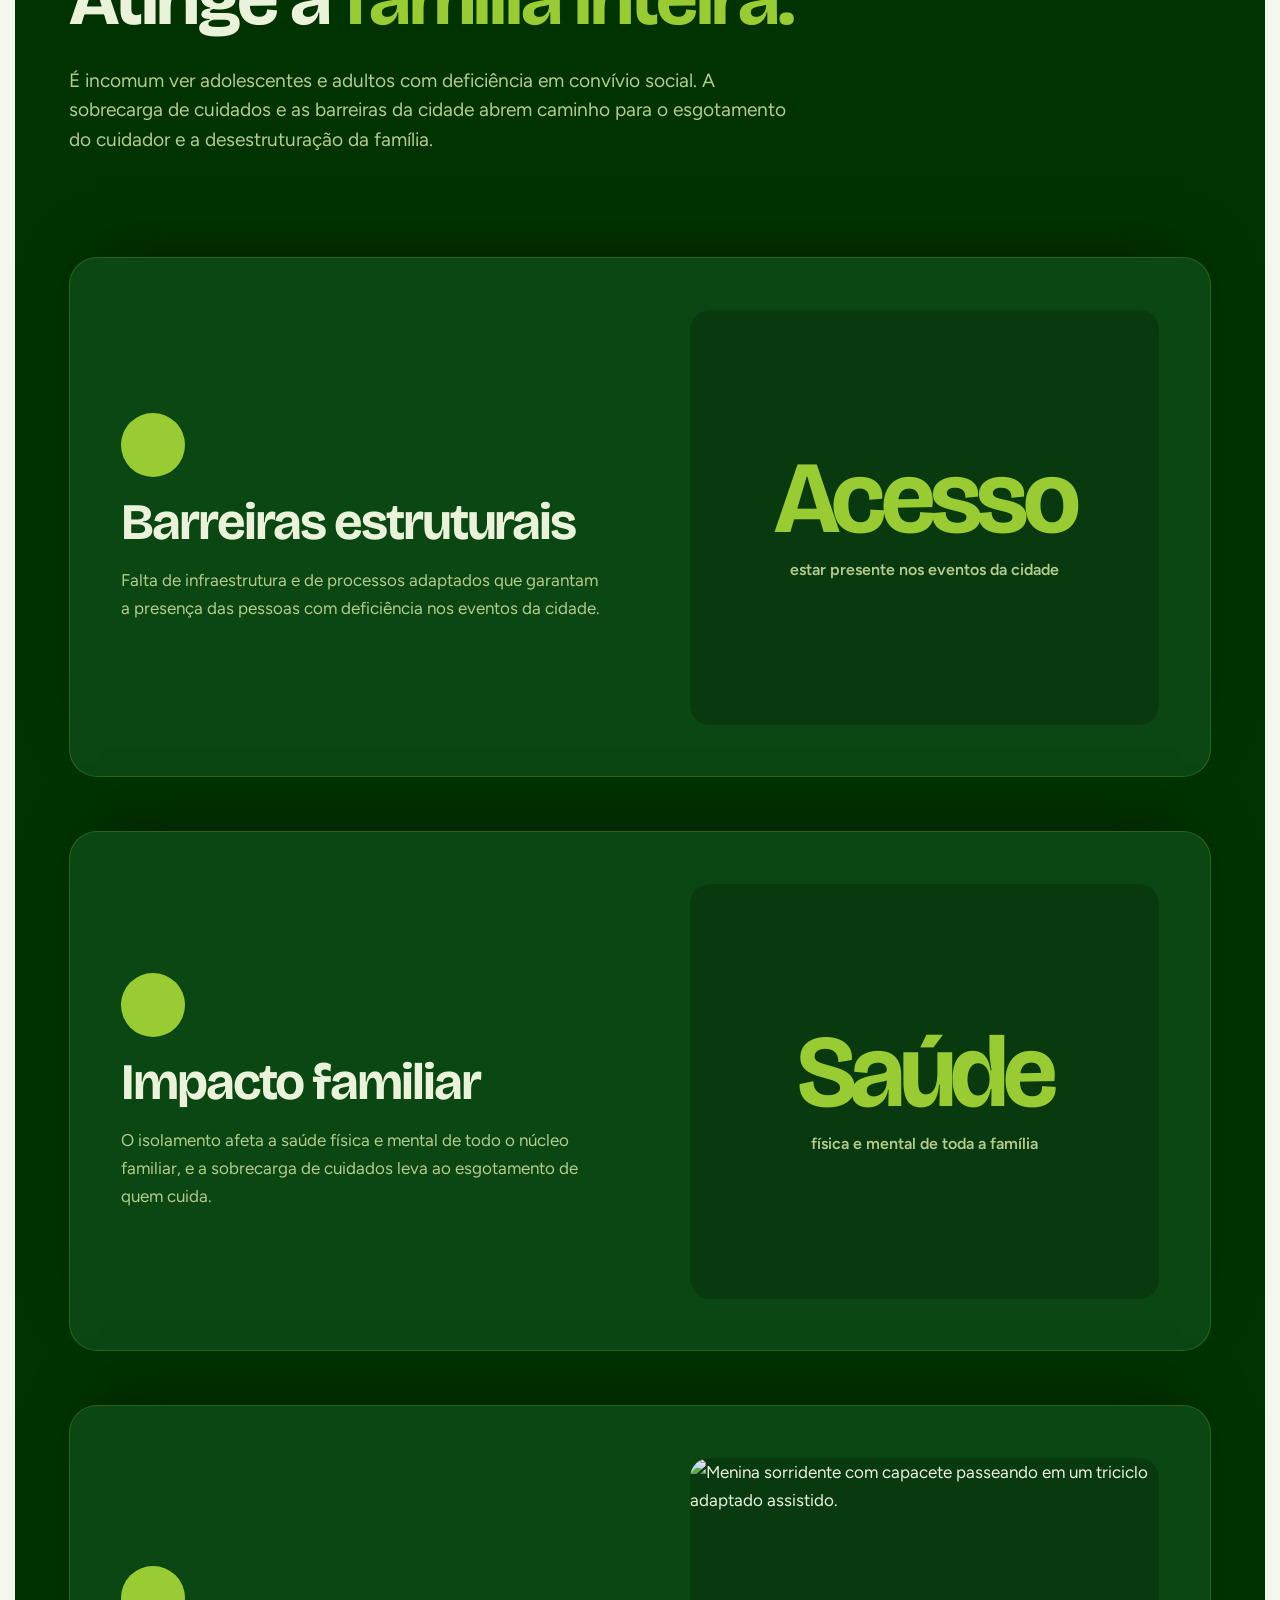
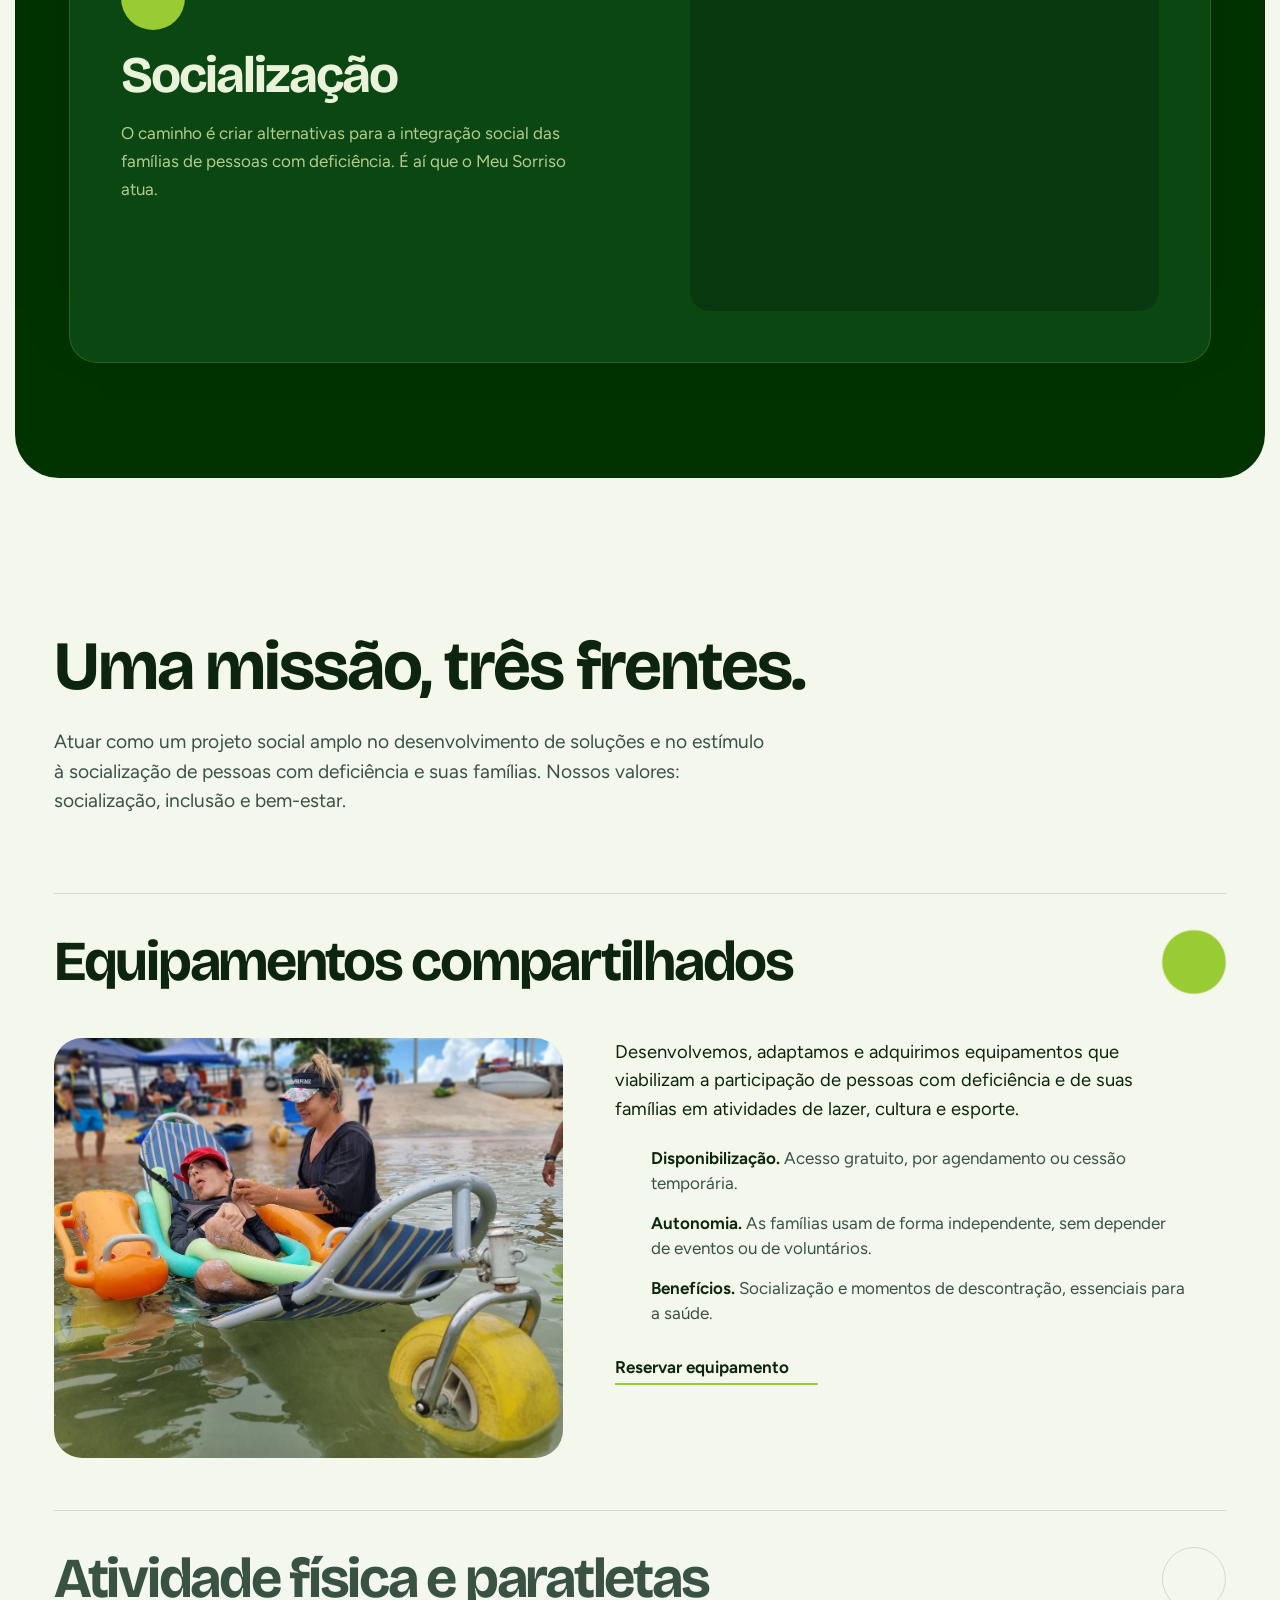
==== commit c4fd571b: "atualização em cadastro, segurança de dados. e texto de o que ja aconteceu Atualizações em grande pa" ====
--- a/index.html
+++ b/index.html
@@ -86,12 +86,13 @@
   <div class="wrap">
     <h2 class="h2" id="h-stats" data-reveal>O que já aconteceu por aqui.</h2>
     <div class="stats">
-      <div class="stat" data-stat><span class="stat__n" data-count="140" data-suffix="+">140+</span><span class="stat__bar"></span><p class="stat__l">associados, entre pessoas com deficiência e famílias</p></div>
-      <div class="stat" data-stat><span class="stat__n" data-count="54">54</span><span class="stat__bar"></span><p class="stat__l">pessoas com deficiência no Desafio Farol a Farol</p></div>
-      <div class="stat" data-stat><span class="stat__n" data-count="30">30</span><span class="stat__bar"></span><p class="stat__l">atendidas hoje, de graça, na natação adaptada</p></div>
-      <div class="stat" data-stat><span class="stat__n" data-count="13">13</span><span class="stat__bar"></span><p class="stat__l">nadadores na travessia do Desafio BTS, em 2023</p></div>
-      <div class="stat" data-stat><span class="stat__n" data-count="15">15</span><span class="stat__bar"></span><p class="stat__l">alunos na Escola de Paraciclismo</p></div>
-      <div class="stat" data-stat><span class="stat__n" data-count="200" data-prefix="+">+200</span><span class="stat__bar"></span><p class="stat__l">vivências no projeto Viver a Cidade</p></div>
+      <div class="stat" data-stat><span class="stat__n" data-count="200" data-suffix="+">200+</span><span class="stat__bar"></span><p class="stat__l">Associados, entre pessoas com deficiência e famílias</p></div>
+      <div class="stat" data-stat><span class="stat__n" data-count="02">02</span><span class="stat__bar"></span><p class="stat__l">Desafios farol a farol (percorrendo os 22km da nossa orla) com mais de cerca de 54 pessoas com deficiência </p></div>
+      <div class="stat" data-stat><span class="stat__n" data-count="02">02</span><span class="stat__bar"></span><p class="stat__l">Desafios BTS (travessia a nado da Baia de Todos os Santos) com 13 nadadores PCD</p></div>
+      <div class="stat" data-stat><span class="stat__n" data-count="02">02</span><span class="stat__bar"></span><p class="stat__l">Provas de paraciclismo, planejadas e coordenadas junto á federação Baiana de Ciclimos!</p></div>
+      <div class="stat" data-stat><span class="stat__n" data-count="40">40</span><span class="stat__bar"></span><p class="stat__l">PCDs atualmente atendidas na natação adaptada. Mais de 60 já beneficiadas</p></div>
+      <div class="stat" data-stat><span class="stat__n" data-count="15">15</span><span class="stat__bar"></span><p class="stat__l">Alunos na Escola de Paraciclismo</p></div>
+      <div class="stat" data-stat><span class="stat__n" data-count="3" data-prefix="+">3</span><span class="stat__bar"></span><p class="stat__l">Anos de Viver a Cidade, dia de lazer na Av. Magalhães Neto, com mais de 300 vivências !</p></div>
     </div>
   </div>
 </section>
@@ -352,7 +353,7 @@
     </div>
     <div>
       <div class="acervo__num" aria-hidden="true"><span data-count="31" data-from="1">31</span><small>equipamentos no acervo</small></div>
-      <h2 class="h2" id="h-acervo" data-reveal>Um acervo que cresceu de 1 triciclo.</h2>
+      <h2 class="h2" id="h-acervo" data-reveal>Um acervo que cresceu de  a partir de 1 triciclo assistido, em 2020.</h2>
       <p class="copy" data-reveal>Os equipamentos são compartilhados e gratuitos, disponíveis por agendamento para que muitas famílias possam usá-los com autonomia. O uso gratuito vale para famílias e outras entidades.</p>
       <a class="btn btn--primary" href="equipamentos.html#reservar" data-magnet>Reservar equipamento <svg class="i" aria-hidden="true" focusable="false"><use href="#i-arrow-right"/></svg></a>
     </div>
